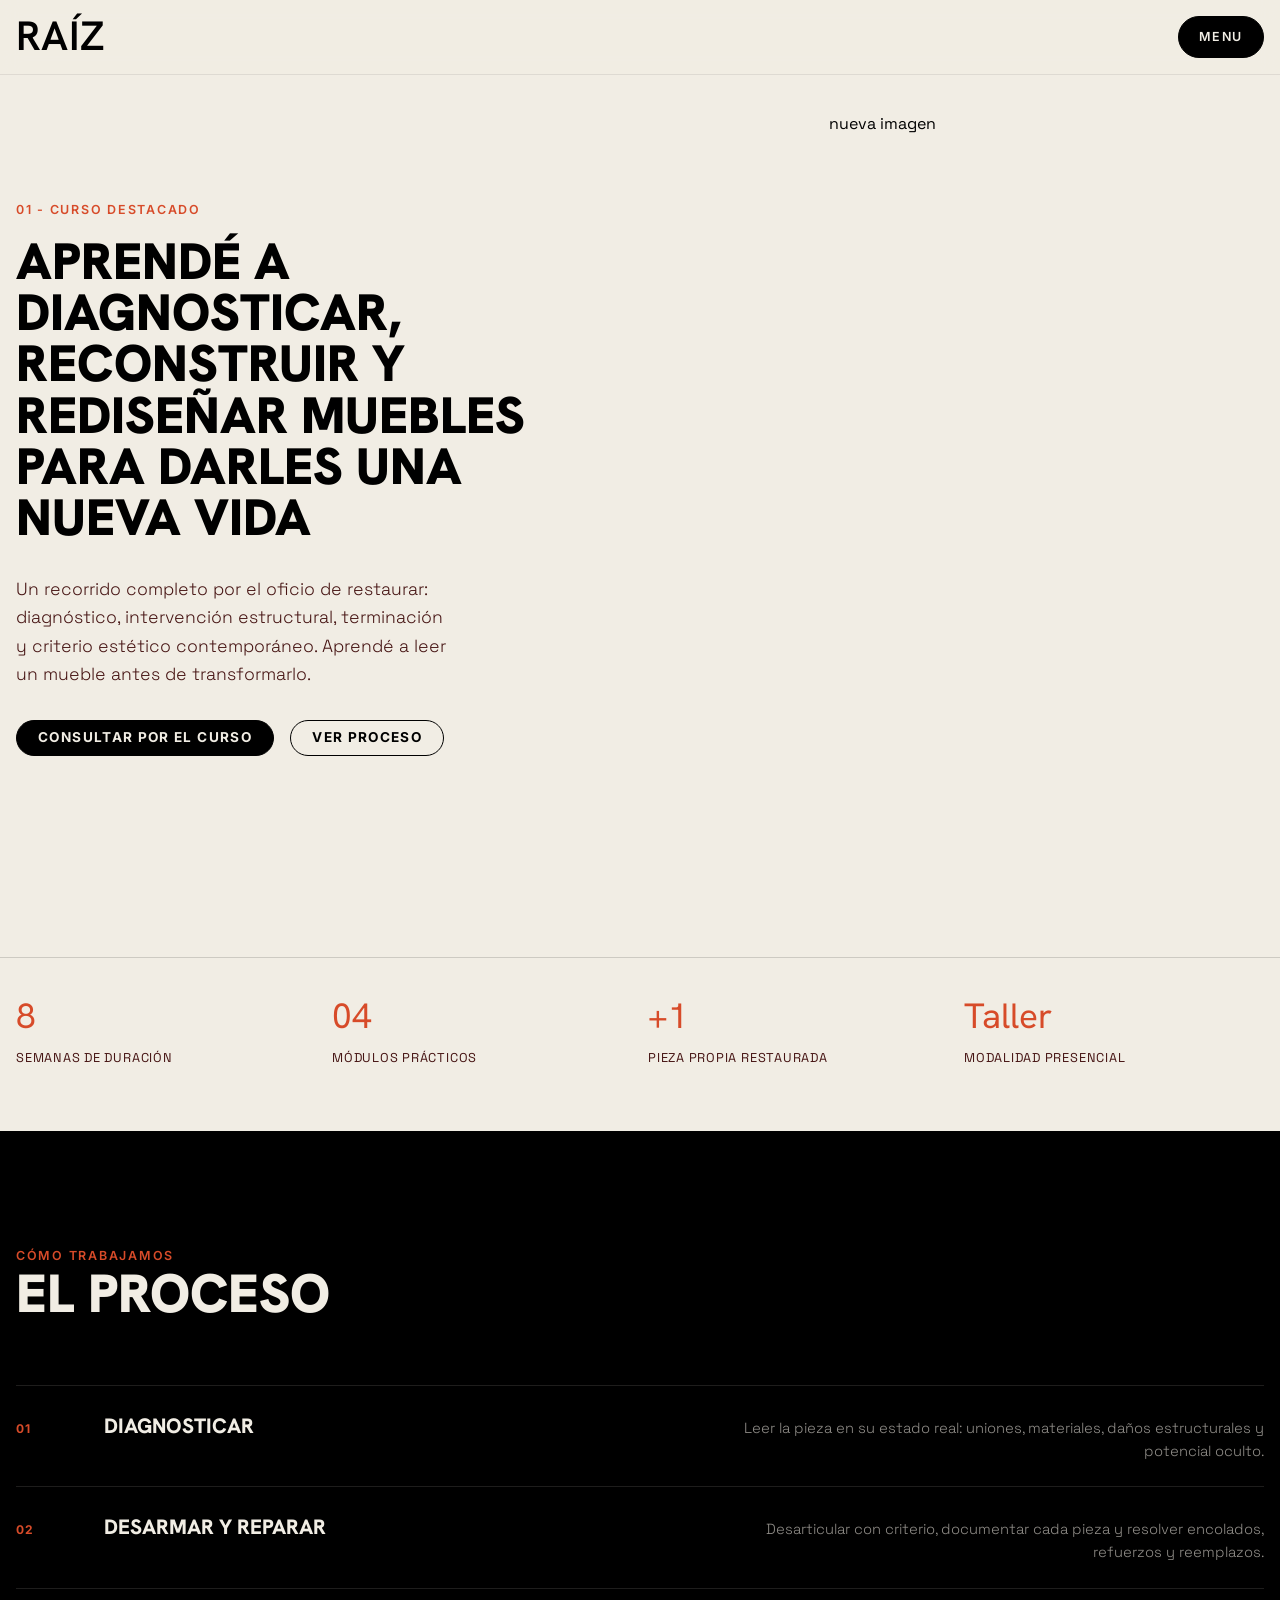
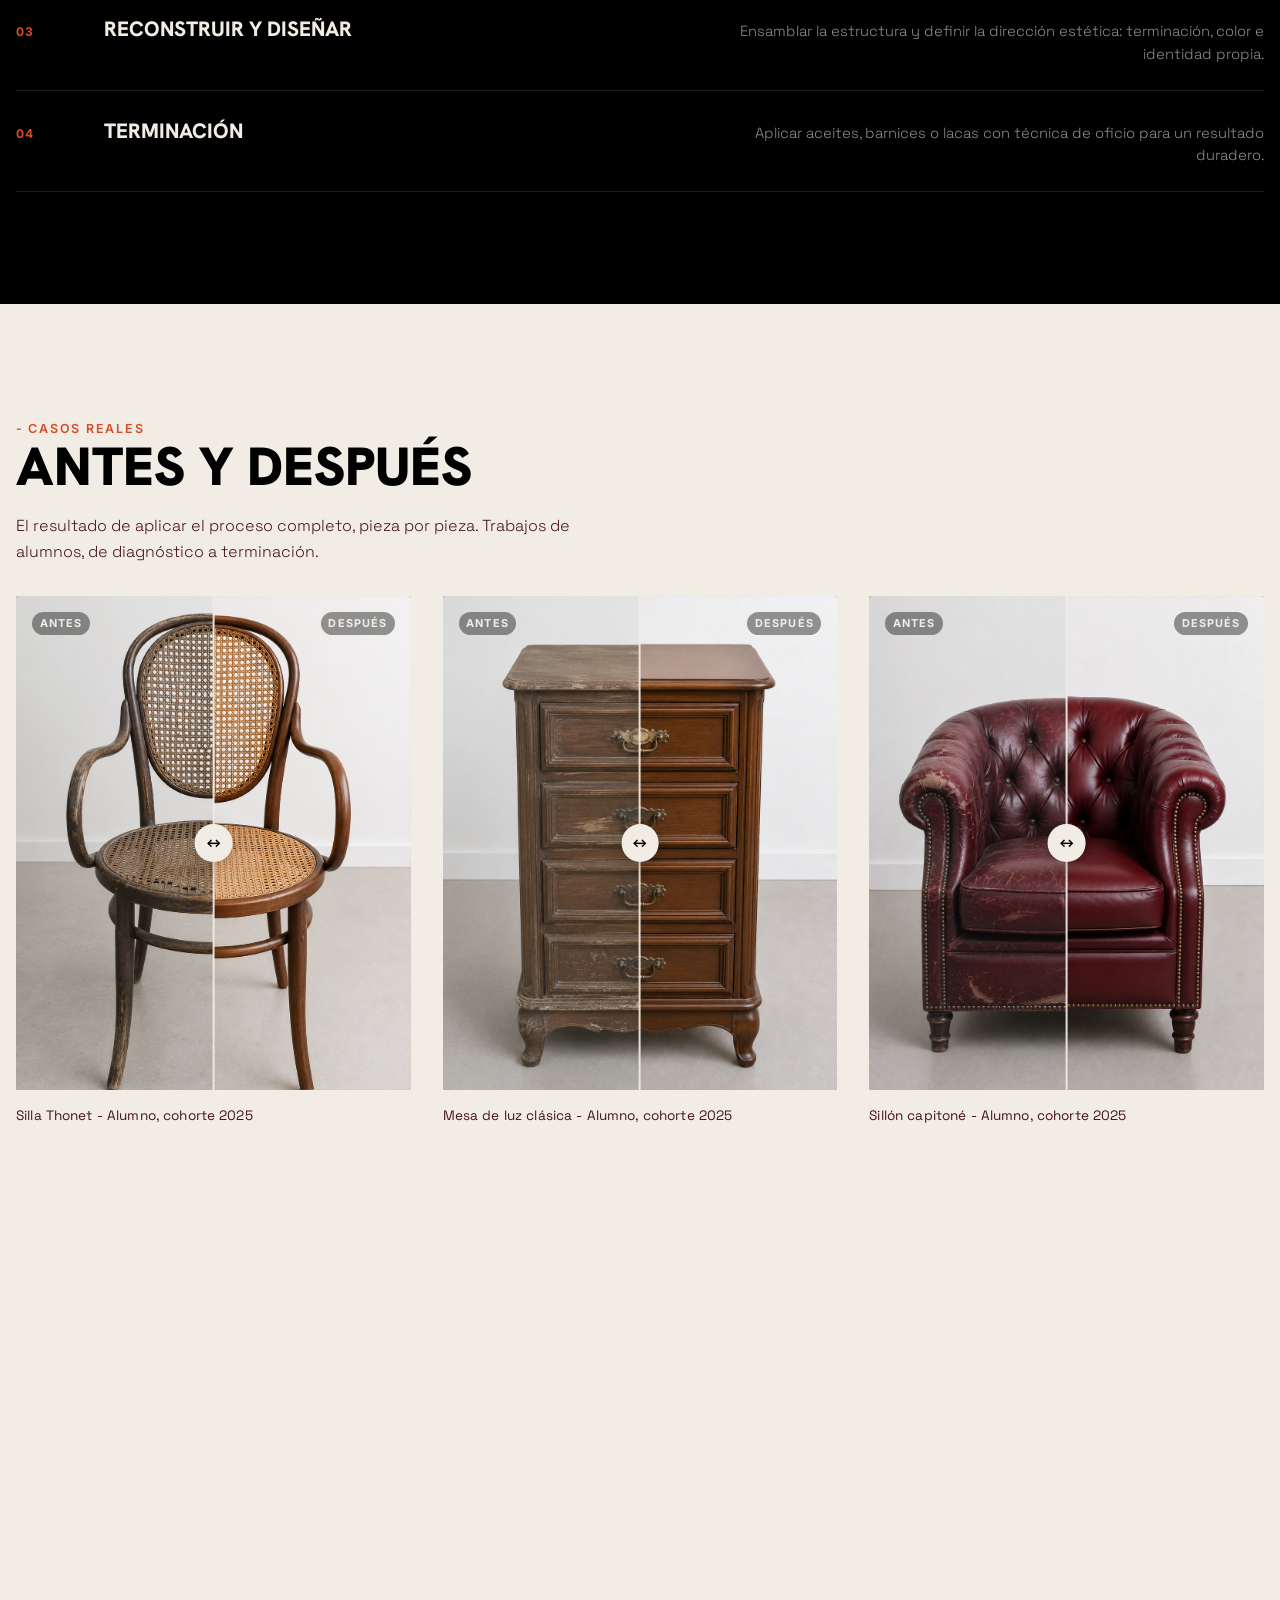
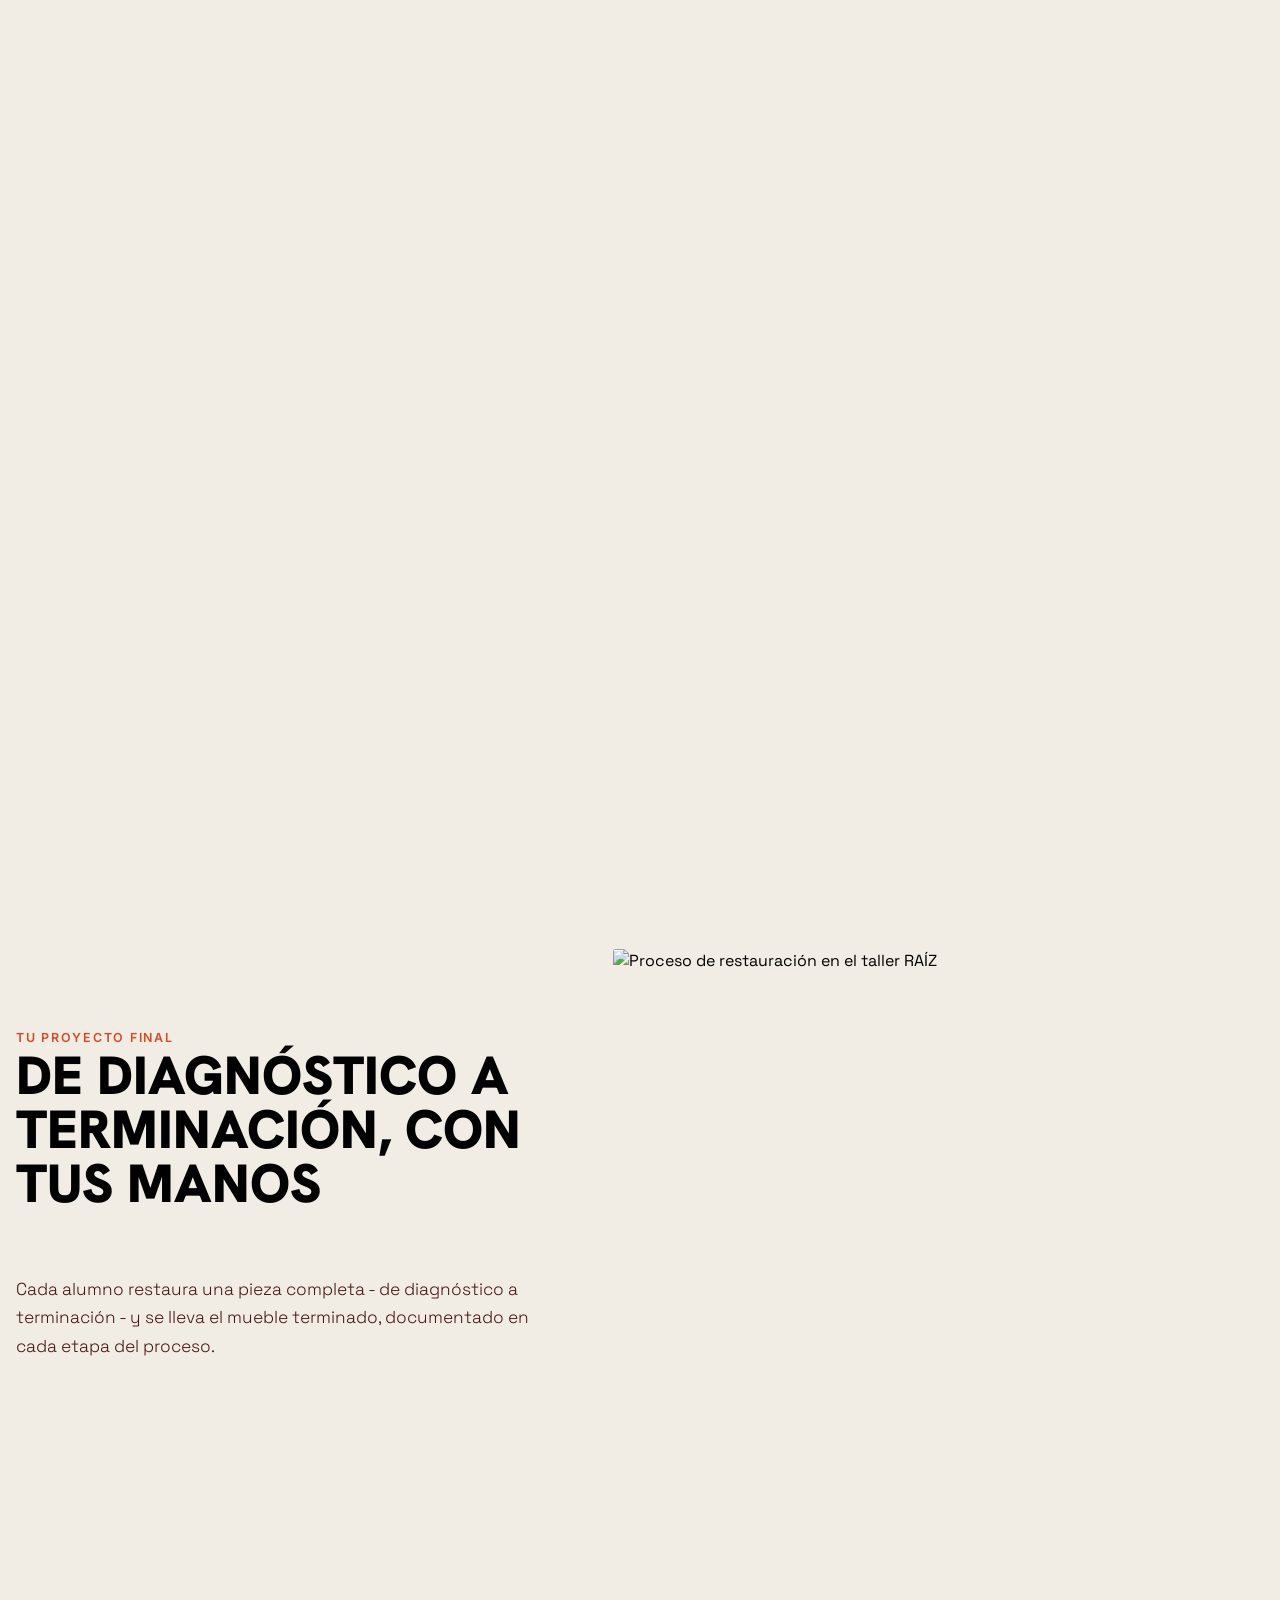
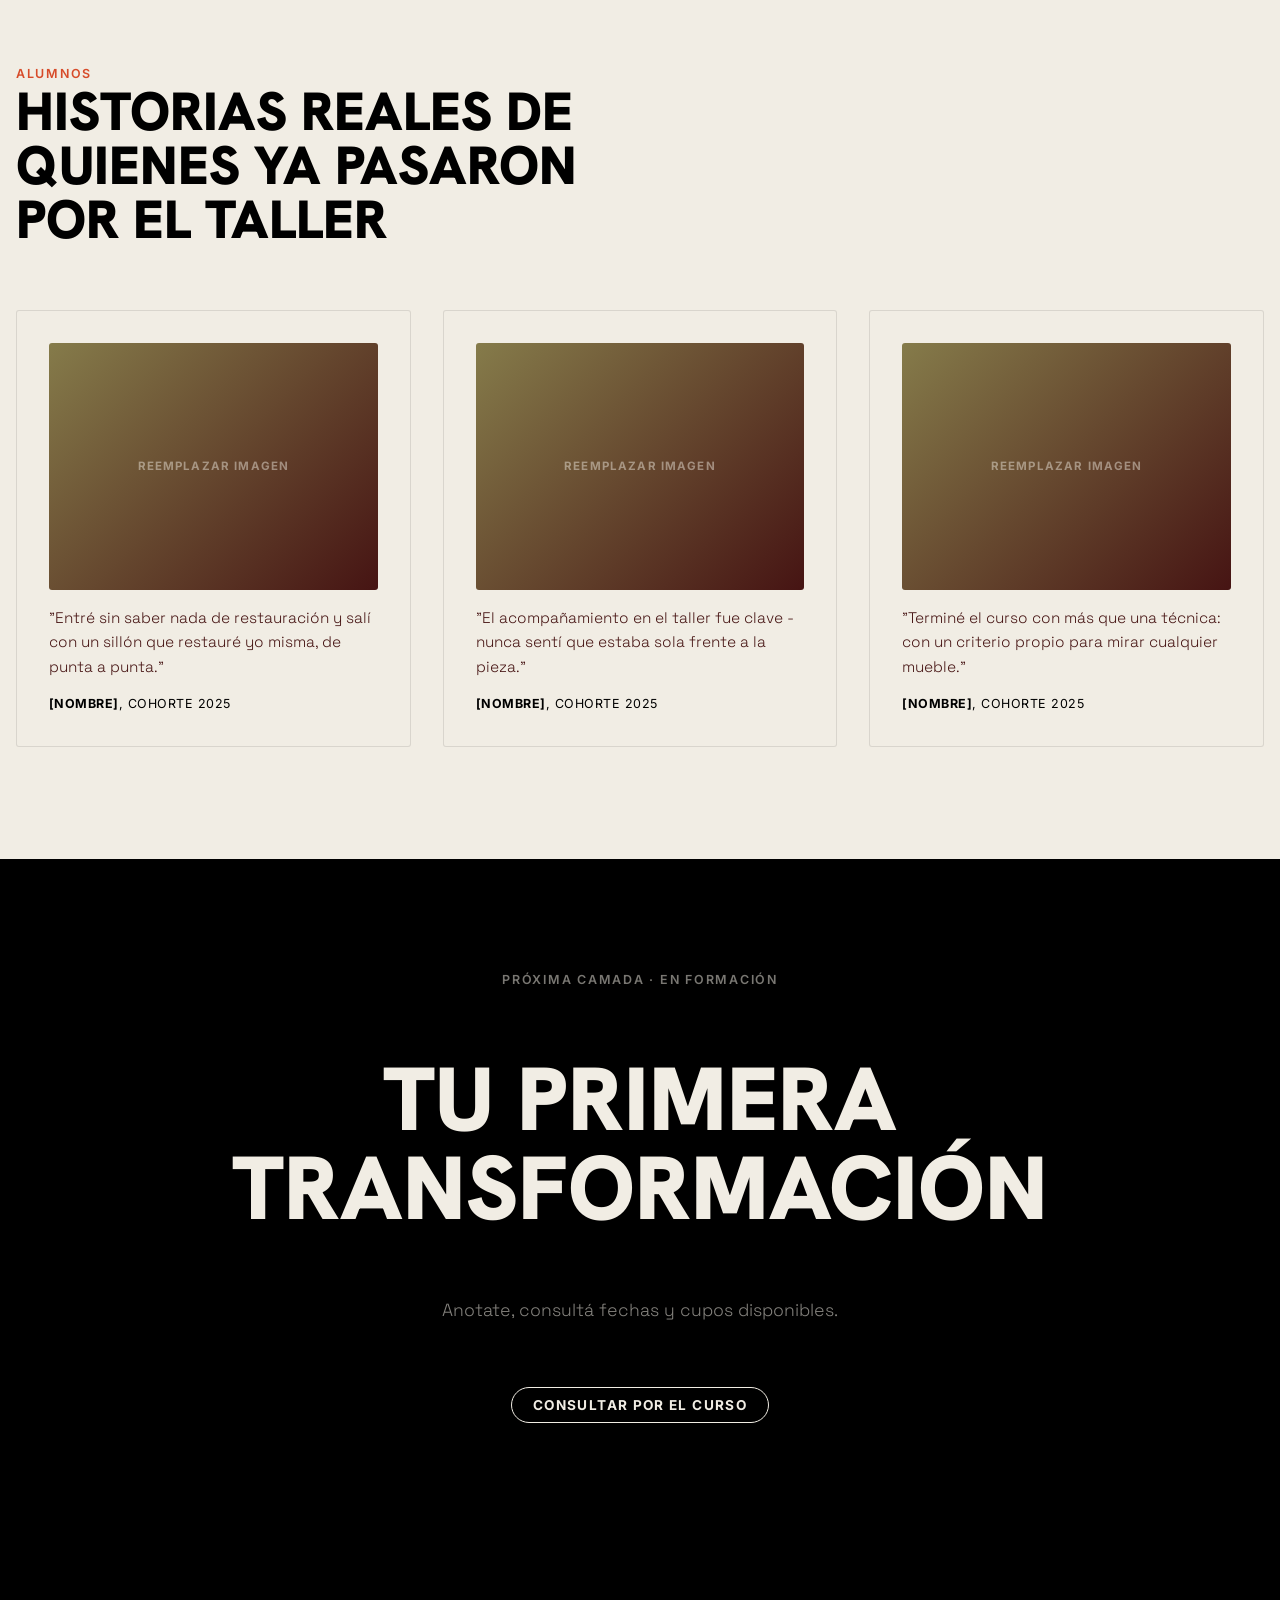
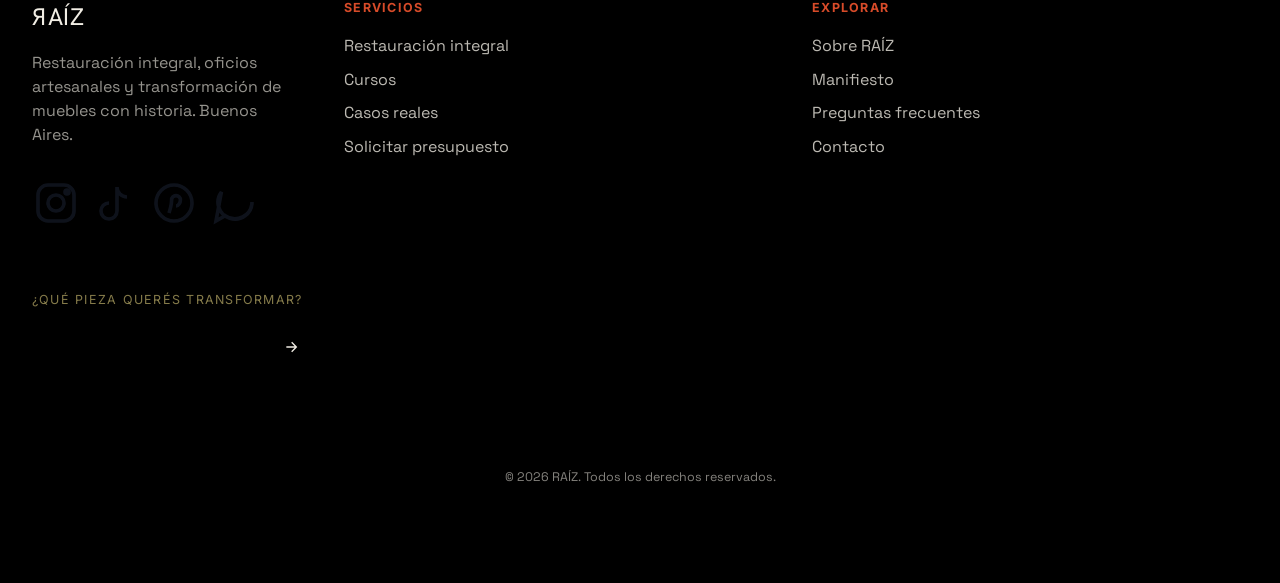
==== curso-restauracion.html @ 50672bb2 "PREENTREGA 1" ====
﻿<!DOCTYPE html>
<html lang="es">
<head>
<meta charset="UTF-8">
<meta name="viewport" content="width=device-width, initial-scale=1.0">
<title>Servicio integral de restauración - Curso RAÍZ</title>
<meta name="description" content="Curso de Servicio integral de restauración de RAÍZ: módulos, materiales, modalidad y beneficios para quienes quieren transformar muebles con historia.">
<link rel="preconnect" href="https://fonts.googleapis.com">
<link rel="preconnect" href="https://fonts.gstatic.com" crossorigin>
<link href="https://fonts.googleapis.com/css2?family=Hanken+Grotesk:wght@600;800;900&family=Space+Grotesk:wght@400;600;700&family=Inter:wght@500;600;700&display=swap" rel="stylesheet">
<link rel="stylesheet" href="https://use.typekit.net/fam1two.css">
<link rel="stylesheet" href="style.css">
<link rel="stylesheet" href="curso.css">
</head>
<body>

<!-- ============================================================
     HEADER - idéntico al de index.html para mantener identidad
     ============================================================ -->
<header class="header" id="header">
  <div class="envoltura">
    <a href="index.html" class="logo-raiz logo-header" aria-label="RAÍZ, inicio">
      RAÍZ
    </a>
    <button class="menu-toggle" type="button" aria-controls="siteMenu" aria-expanded="false">
      <span>MENU</span>
    </button>
  </div>
</header>

<!-- ============================================================
     HERO DEL CURSO - presentación + imagen + dato de duración
     ============================================================ -->
<section class="curso-hero">
  <div class="envoltura curso-hero-grid">
    <div>
      <span class="ojo curso-eyebrow reveal">01 - Curso destacado</span>
      <h1 class="curso-hero-titulo reveal">Aprendé a diagnosticar,<br>reconstruir y rediseñar muebles<br>para darles una nueva vida</h1>
      <p class="curso-hero-bajada reveal">Un recorrido completo por el oficio de restaurar: diagnóstico, intervención estructural, terminación y criterio estético contemporáneo. Aprendé a leer un mueble antes de transformarlo.</p>
      <div class="curso-hero-acciones reveal">
        <a href="#consultar" class="btn btn-primary">
          <span>Consultar por el curso</span>
          <svg xmlns="http://www.w3.org/2000/svg" fill="none" viewBox="0 0 74 74" aria-hidden="true"><circle stroke-width="3" stroke="black" r="35.5" cy="37" cx="37"></circle><path fill="black" d="M25 35.5C24.1716 35.5 23.5 36.1716 23.5 37C23.5 37.8284 24.1716 38.5 25 38.5V35.5ZM49.0607 38.0607C49.6464 37.4749 49.6464 36.5251 49.0607 35.9393L39.5147 26.3934C38.9289 25.8076 37.9792 25.8076 37.3934 26.3934C36.8076 26.9792 36.8076 27.9289 37.3934 28.5147L45.8787 37L37.3934 45.4853C36.8076 46.0711 36.8076 47.0208 37.3934 47.6066C37.9792 48.1924 38.9289 48.1924 39.5147 47.6066L49.0607 38.0607ZM25 38.5L48 38.5V35.5L25 35.5V38.5Z"></path></svg>
        </a>
        <a href="#proceso" class="btn btn-secondary">
          <span>Ver proceso</span>
          <svg xmlns="http://www.w3.org/2000/svg" fill="none" viewBox="0 0 74 74" aria-hidden="true"><circle stroke-width="3" stroke="black" r="35.5" cy="37" cx="37"></circle><path fill="black" d="M25 35.5C24.1716 35.5 23.5 36.1716 23.5 37C23.5 37.8284 24.1716 38.5 25 38.5V35.5ZM49.0607 38.0607C49.6464 37.4749 49.6464 36.5251 49.0607 35.9393L39.5147 26.3934C38.9289 25.8076 37.9792 25.8076 37.3934 26.3934C36.8076 26.9792 36.8076 27.9289 37.3934 28.5147L45.8787 37L37.3934 45.4853C36.8076 46.0711 36.8076 47.0208 37.3934 47.6066C37.9792 48.1924 38.9289 48.1924 39.5147 47.6066L49.0607 38.0607ZM25 38.5L48 38.5V35.5L25 35.5V38.5Z"></path></svg>
        </a>
      </div>
    </div>
    <div class="curso-hero-imagen reveal">
      <img src="assets/images/persona1.png" alt="Descripción de la nueva imagen">
    </div>
  </div>

  <div class="envoltura curso-datos-rapidos reveal">
    <div class="dato-rapido">
      <span class="dato-numero">8</span>
      <span class="dato-label">Semanas de duración</span>
    </div>
    <div class="dato-rapido">
      <span class="dato-numero">04</span>
      <span class="dato-label">Módulos prácticos</span>
    </div>
    <div class="dato-rapido">
      <span class="dato-numero">+1</span>
      <span class="dato-label">Pieza propia restaurada</span>
    </div>
    <div class="dato-rapido">
      <span class="dato-numero">Taller</span>
      <span class="dato-label">Modalidad presencial</span>
    </div>
  </div>
</section>

<!-- ============================================================
     PROCESO - 4 etapas con reveal por scroll
     ============================================================ -->
<section class="seccion proceso-etapas" id="proceso">
  <div class="envoltura">
    <div class="proceso-header reveal">
      <span class="ojo">Cómo trabajamos</span>
      <h2 class="seccion-titulo-f">El proceso</h2>
    </div>
    <ol class="proceso-lista">
      <li class="proceso-etapa reveal" style="--i:0">
        <span class="proceso-num">01</span>
        <h3 class="proceso-etapa-titulo">Diagnosticar</h3>
        <p class="proceso-etapa-desc">Leer la pieza en su estado real: uniones, materiales, daños estructurales y potencial oculto.</p>
      </li>
      <li class="proceso-etapa reveal" style="--i:1">
        <span class="proceso-num">02</span>
        <h3 class="proceso-etapa-titulo">Desarmar y reparar</h3>
        <p class="proceso-etapa-desc">Desarticular con criterio,  documentar cada pieza y resolver encolados, refuerzos y reemplazos.
      </li>
      <li class="proceso-etapa reveal" style="--i:2">
        <span class="proceso-num">03</span>
        <h3 class="proceso-etapa-titulo">Reconstruir y diseñar</h3>
        <p class="proceso-etapa-desc">Ensamblar la estructura y definir la dirección estética: terminación, color e identidad propia.
      </li>
      <li class="proceso-etapa reveal" style="--i:3">
        <span class="proceso-num">04</span>
        <h3 class="proceso-etapa-titulo">Terminación</h3>
        <p class="proceso-etapa-desc">Aplicar aceites, barnices o lacas con técnica de oficio para un resultado duradero.</p>
      </li>
    </ol>
  </div>
</section>

<!-- ============================================================
     CASOS REALES - antes / después interactivo
     ============================================================ -->
<section class="seccion casos-reales" id="casos">
  <div class="envoltura">
    <span class="ojo seccion-eyebrow reveal">- Casos reales</span>
    <h2 class="seccion-titulo-f reveal">Antes y después</h2>
    <p class="casos-bajada reveal">El resultado de aplicar el proceso completo, pieza por pieza. Trabajos de alumnos, de diagnóstico a terminación.</p>

    <div class="casos-grid">
      <article class="caso-card reveal" style="--i:0">
        <div class="caso-slider" data-before-after>
          <img class="caso-slider-img caso-slider-img--antes" src="assets/images/sillathonet1.png" alt="Silla thonet antes de la restauración" onerror="this.style.display='none'">
          <div class="caso-slider-despues">
            <img class="caso-slider-img" src="assets/images/sillathonet2.png" alt="Silla thonet después de la restauración" onerror="this.style.display='none'">
          </div>
          <span class="caso-tag caso-tag--antes">ANTES</span>
          <span class="caso-tag caso-tag--despues">DESPUÉS</span>
          <button class="caso-slider-handle" type="button" aria-label="Arrastrar comparación antes y después"><span aria-hidden="true">&lt;-&gt;</span></button>
        </div>
        <p class="caso-caption">Silla Thonet - Alumno, cohorte 2025</p>
      </article>

      <article class="caso-card reveal" style="--i:1">
        <div class="caso-slider" data-before-after>
          <img class="caso-slider-img caso-slider-img--antes" src="assets/images/mesadeluz1.png" alt="Mesa de luz clásica antes de la restauración" onerror="this.style.display='none'">
          <div class="caso-slider-despues">
            <img class="caso-slider-img" src="assets/images/mesadeluz2.png" alt="Mesa de luz clásica después de la restauración" onerror="this.style.display='none'">
          </div>
          <span class="caso-tag caso-tag--antes">ANTES</span>
          <span class="caso-tag caso-tag--despues">DESPUÉS</span>
          <button class="caso-slider-handle" type="button" aria-label="Arrastrar comparación antes y después"><span aria-hidden="true">&lt;-&gt;</span></button>
        </div>
        <p class="caso-caption">Mesa de luz clásica - Alumno, cohorte 2025</p>
      </article>

      <article class="caso-card reveal" style="--i:2">
        <div class="caso-slider" data-before-after>
          <img class="caso-slider-img caso-slider-img--antes" src="assets/images/sillon1.png" alt="Sillon capitone antes de la restauración" onerror="this.style.display='none'">
          <div class="caso-slider-despues">
            <img class="caso-slider-img" src="assets/images/sillon2.png" alt="Sillon capitone después de la restauración" onerror="this.style.display='none'">
          </div>
          <span class="caso-tag caso-tag--antes">ANTES</span>
          <span class="caso-tag caso-tag--despues">DESPUÉS</span>
          <button class="caso-slider-handle" type="button" aria-label="Arrastrar comparación antes y después"><span aria-hidden="true">&lt;-&gt;</span></button>
        </div>
        <p class="caso-caption">Sillón capitoné - Alumno, cohorte 2025</p>
      </article>
    </div>
  </div>
</section>

<!-- ============================================================
     CAPACIDADES - lo que vas a poder hacer
     ============================================================ -->
<section class="seccion capacidades" id="capacidades">
  <div class="envoltura">
    <span class="ojo seccion-eyebrow reveal">Lo que vas a poder hacer</span>
    <h2 class="seccion-titulo-f reveal">Capacidades que construís</h2>
    <ul class="capacidades-grid">
      <li class="capacidad-item reveal" style="--i:0">
        <span class="capacidad-icono" aria-hidden="true">
          <svg viewBox="0 0 24 24" fill="none" stroke="currentColor" stroke-width="1.6"><path d="M14.7 6.3a1 1 0 0 0 0 1.4l1.6 1.6a1 1 0 0 0 1.4 0l3.77-3.77a6 6 0 0 1-7.94 7.94l-6.91 6.91a2.12 2.12 0 0 1-3-3l6.91-6.91a6 6 0 0 1 7.94-7.94l-3.76 3.76z"/></svg>
        </span>
        <h3 class="capacidad-titulo">Restaurar muebles antiguos</h3>
        <p class="capacidad-desc">Técnica estructural y terminación para devolver vida a piezas con historia.</p>
      </li>
      <li class="capacidad-item reveal" style="--i:1">
        <span class="capacidad-icono" aria-hidden="true">
          <svg viewBox="0 0 24 24" fill="none" stroke="currentColor" stroke-width="1.6"><circle cx="11" cy="11" r="8"/><path d="m21 21-4.35-4.35"/></svg>
        </span>
        <h3 class="capacidad-titulo">Diagnosticar daños estructurales</h3>
        <p class="capacidad-desc">Leer una pieza, identificar sus problemas y planificar la intervención antes de tocarla.</p>
      </li>
      <li class="capacidad-item reveal" style="--i:2">
        <span class="capacidad-icono" aria-hidden="true">
          <svg viewBox="0 0 24 24" fill="none" stroke="currentColor" stroke-width="1.6"><path d="M12 19l7-7 3 3-7 7-3-3z"/><path d="M18 13l-1.5-7.5L2 2l3.5 14.5L13 18l5-5z"/><circle cx="11" cy="11" r="2"/></svg>
        </span>
        <h3 class="capacidad-titulo">Diseñar nuevas terminaciones</h3>
        <p class="capacidad-desc">Criterio cromático y técnica aplicada para que cada pieza cierre con identidad propia.</p>
      </li>
      <li class="capacidad-item reveal" style="--i:3">
        <span class="capacidad-icono" aria-hidden="true">
          <svg viewBox="0 0 24 24" fill="none" stroke="currentColor" stroke-width="1.6"><rect x="2" y="3" width="20" height="14" rx="2"/><path d="M8 21h8M12 17v4"/></svg>
        </span>
        <h3 class="capacidad-titulo">Crear piezas contemporáneas</h3>
        <p class="capacidad-desc">Intervenir con criterio para que lo antiguo conviva con espacios y usos actuales.</p>
      </li>
    </ul>
  </div>
</section>

<!-- ============================================================
     MÉTODO DE ENSEÑANZA
     ============================================================ -->
<section class="seccion curso-metodo">
  <div class="envoltura">
    <span class="ojo seccion-eyebrow reveal">Cómo se enseña</span>
    <h2 class="titulo-display seccion-titulo curso-titulo-amplio reveal">Clases teórico-prácticas en taller</h2>
    <p class="curso-metodo-bajada reveal">Cada alumno trabaja sobre una pieza propia o asignada, acompañado en cada etapa del proceso - no hay clases magistrales sin banco de trabajo.</p>

    <div class="incluye-grid">
      <div class="incluye-item reveal" style="--i:0">
        <span class="incluye-icono" aria-hidden="true"><svg viewBox="0 0 24 24" fill="none" stroke="currentColor" stroke-width="1.6"><path d="M16 21v-2a4 4 0 0 0-4-4H6a4 4 0 0 0-4 4v2"/><circle cx="9" cy="7" r="4"/><path d="M22 21v-2a4 4 0 0 0-3-3.87"/><path d="M16 3.13a4 4 0 0 1 0 7.75"/></svg></span>
        <h3>Grupos reducidos</h3>
      </div>
      <div class="incluye-item reveal" style="--i:1">
        <span class="incluye-icono" aria-hidden="true"><svg viewBox="0 0 24 24" fill="none" stroke="currentColor" stroke-width="1.6"><path d="M3 21h18"/><path d="M5 21V7l7-4 7 4v14"/><path d="M9 21v-6h6v6"/><path d="M9 10h.01M15 10h.01"/></svg></span>
        <h3>Taller equipado</h3>
      </div>
      <div class="incluye-item reveal" style="--i:2">
        <span class="incluye-icono" aria-hidden="true"><svg viewBox="0 0 24 24" fill="none" stroke="currentColor" stroke-width="1.6"><path d="M20 6L9 17l-5-5"/><path d="M21 12a9 9 0 1 1-6.3-8.6"/></svg></span>
        <h3>Seguimiento personalizado</h3>
      </div>
    </div>
  </div>
</section>

<!-- ============================================================
     PROYECTO FINAL
     ============================================================ -->
<section class="seccion proyecto-final">
  <div class="envoltura proyecto-final-grid">
    <div class="reveal">
      <span class="ojo seccion-eyebrow">Tu proyecto final</span>
      <h2 class="seccion-titulo-f">De diagnóstico a terminación, con tus manos</h2>
      <p>Cada alumno restaura una pieza completa - de diagnóstico a terminación - y se lleva el mueble terminado, documentado en cada etapa del proceso.</p>
    </div>
    <div class="proyecto-final-imagen reveal" style="--i:1">
      <img src="assets/images/curso3.jpeg" alt="Proceso de restauración en el taller RAÍZ">
    </div>
  </div>
</section>

<!-- ============================================================
     ALUMNOS
     ============================================================ -->
<section class="seccion alumnos">
  <div class="envoltura">
    <span class="ojo seccion-eyebrow reveal">Alumnos</span>
    <h2 class="seccion-titulo-f reveal">Historias reales de quienes ya pasaron por el taller</h2>

    <div class="alumnos-grid">
      <article class="alumno-card reveal" style="--i:0">
        <div class="alumno-foto"><img src="assets/images/alumno-1.jpg" alt="Alumna con su pieza restaurada" onerror="this.style.display='none'"></div>
        <blockquote>"Entré sin saber nada de restauración y salí con un sillón que restauré yo misma, de punta a punta."</blockquote>
        <p><strong>[Nombre]</strong>, cohorte 2025</p>
      </article>
      <article class="alumno-card reveal" style="--i:1">
        <div class="alumno-foto"><img src="assets/images/alumno-2.jpg" alt="Alumno con su pieza restaurada" onerror="this.style.display='none'"></div>
        <blockquote>"El acompañamiento en el taller fue clave - nunca sentí que estaba sola frente a la pieza."</blockquote>
        <p><strong>[Nombre]</strong>, cohorte 2025</p>
      </article>
      <article class="alumno-card reveal" style="--i:2">
        <div class="alumno-foto"><img src="assets/images/alumno-3.jpg" alt="Alumna con su pieza restaurada" onerror="this.style.display='none'"></div>
        <blockquote>"Terminé el curso con más que una técnica: con un criterio propio para mirar cualquier mueble."</blockquote>
        <p><strong>[Nombre]</strong>, cohorte 2025</p>
      </article>
    </div>
  </div>
</section>
<!-- ============================================================
     CTA FINAL - Tu primera transformación
     ============================================================ -->
<section class="seccion cta-final" id="consultar">
  <div class="envoltura">
    <span class="ojo reveal">Próxima camada · En formación</span>
    <h2 class="cta-final-titulo reveal"><span>Tu primera</span><br><span>transformación</span></h2>
    <p class="cta-final-texto reveal">Anotate, consultá fechas y cupos disponibles.</p>
    <div class="cta-final-acciones reveal">
      <a href="index.html#contacto" class="btn btn-light">
        <span>Consultar por el curso</span>
        <svg xmlns="http://www.w3.org/2000/svg" fill="none" viewBox="0 0 74 74" aria-hidden="true"><circle stroke-width="3" stroke="black" r="35.5" cy="37" cx="37"></circle><path fill="black" d="M25 35.5C24.1716 35.5 23.5 36.1716 23.5 37C23.5 37.8284 24.1716 38.5 25 38.5V35.5ZM49.0607 38.0607C49.6464 37.4749 49.6464 36.5251 49.0607 35.9393L39.5147 26.3934C38.9289 25.8076 37.9792 25.8076 37.3934 26.3934C36.8076 26.9792 36.8076 27.9289 37.3934 28.5147L45.8787 37L37.3934 45.4853C36.8076 46.0711 36.8076 47.0208 37.3934 47.6066C37.9792 48.1924 38.9289 48.1924 39.5147 47.6066L49.0607 38.0607ZM25 38.5L48 38.5V35.5L25 35.5V38.5Z"></path></svg>
      </a>
    </div>
  </div>
</section>

<!-- ============================================================
     FOOTER - idéntico al de index.html
     ============================================================ -->
<footer class="footer">
  <div class="envoltura">
    <div class="footer-top">
      <div class="footer-marca">
        <span class="logo-raiz"><span class="letra-r">R</span>AÍZ</span>
        <p>Restauración integral, oficios artesanales y transformación de muebles con historia. Buenos Aires.</p>
        <div class="footer-redes">
          <a href="#" aria-label="Instagram">
            <svg viewBox="0 0 24 24" fill="none" stroke="currentColor" stroke-width="1.8"><rect x="3" y="3" width="18" height="18" rx="5"/><circle cx="12" cy="12" r="4"/><circle cx="17.5" cy="6.5" r="1"/></svg>
          </a>
          <a href="#" aria-label="TikTok">
            <svg viewBox="0 0 24 24" fill="none" stroke="currentColor" stroke-width="1.8"><path d="M9 12a4 4 0 1 0 4 4V4a5 5 0 0 0 5 5"/></svg>
          </a>
          <a href="#" aria-label="Pinterest">
            <svg viewBox="0 0 24 24" fill="none" stroke="currentColor" stroke-width="1.8"><circle cx="12" cy="12" r="9"/><path d="M9.5 17c1-3 1.3-5 1.3-6.5a2.2 2.2 0 1 1 4.4 0c0 1.3-1 3-2.2 3"/></svg>
          </a>
          <a href="#" aria-label="WhatsApp">
            <svg viewBox="0 0 24 24" fill="none" stroke="currentColor" stroke-width="1.8"><path d="M21 11.5a8.5 8.5 0 1 1-15.3-5L3 21l4.6-2.7a8.5 8.5 0 0 0 13.4-6.8z"/></svg>
          </a>
        </div>
      </div>

      <div class="footer-columna">
        <h4>Servicios</h4>
        <ul>
          <li><a href="index.html#oficios">Restauración integral</a></li>
          <li><a href="curso-restauracion.html">Cursos</a></li>
          <li><a href="index.html#capsula">Casos reales</a></li>
          <li><a href="index.html#contacto">Solicitar presupuesto</a></li>
        </ul>
      </div>

      <div class="footer-columna">
        <h4>Explorar</h4>
        <ul>
          <li><a href="index.html#hero">Sobre RAÍZ</a></li>
          <li><a href="index.html#manifiesto">Manifiesto</a></li>
          <li><a href="#">Preguntas frecuentes</a></li>
          <li><a href="index.html#contacto">Contacto</a></li>
        </ul>
      </div>

      <div class="footer-form" id="footerForm">
        <label for="inputProyectoCurso">¿Qué pieza querés transformar?</label>
        <form id="formularioProyecto">
          <div class="footer-form-fila">
            <input type="text" id="inputProyectoCurso" placeholder="Contanos tu proyecto" required>
            <button type="submit" aria-label="Enviar">
              <svg viewBox="0 0 24 24" fill="none" stroke="currentColor" stroke-width="2"><path d="M5 12h14M13 5l7 7-7 7"/></svg>
            </button>
          </div>
        </form>
        <p class="footer-msg" id="footerMsg"></p>
      </div>
    </div>

    <div class="footer-logo-fila">
      <span class="footer-logo-mark">RAÍZ</span>
      <button class="circulo-nav" id="footerArriba" aria-label="Volver arriba">
        <svg viewBox="0 0 24 24" fill="none" stroke="currentColor" stroke-width="2"><path d="M18 15l-6-6-6 6"/></svg>
      </button>
    </div>
  </div>

  <div class="footer-bottom">
    <p>© 2026 RAÍZ. Todos los derechos reservados.</p>
  </div>
</footer>

<button class="volver-arriba" id="volverArriba" aria-label="Volver arriba">
  <svg viewBox="0 0 24 24" fill="none" stroke="currentColor" stroke-width="2"><path d="M18 15l-6-6-6 6"/></svg>
</button>

<div class="site-menu-overlay" data-menu-close hidden></div>
<aside class="site-menu" id="siteMenu" aria-hidden="true" aria-label="Menú principal">
  <button class="site-menu__close" type="button" data-menu-close aria-label="Cerrar menú">×</button>
  <nav class="site-menu__nav">
    <a href="index.html#hero" class="site-menu__link">Inicio</a>
    <a href="index.html#oficios" class="site-menu__link">Cursos</a>
    <a href="muebles-capsula.html" class="site-menu__link">Muebles Cápsula</a>
    <a href="index.html#manifiesto" class="site-menu__link">Nosotros</a>
    <a href="index.html#contacto" class="site-menu__link">Contacto</a>
  </nav>
</aside>

<script src="script.js"></script>
</body>
</html>
---- style.css ----
/* ============================================================
   RAÍZ — Hoja de estilos principal
   Marca de restauración integral de muebles y oficios artesanales
   ============================================================ */

/* ---------- 1. TIPOGRAFÍA EXTERNA ---------- */
/* Fraunces, Hanken Grotesk, Space Grotesk, Inter, JetBrains Mono y aquavit se cargan desde el <head>. */

/* ---------- 2. TOKENS DE MARCA ---------- */
:root{
  /* Paleta RAIZ */
  --crema:        #F1EDE4;   /* fondo cálido principal */
  --crema-alta:   #F1EDE4;   /* fondo claro elevado (cards) */
  --negro:        #000000;   /* texto / fondos oscuros */
  --negro-suave:  #461413;
  --oliva:        #857B4A;   /* oliva */
  --oliva-alto:   #857B4A;
  --salvia:       #857B4A;   /* alias oliva */
  --salvia-baja:  #F1EDE4;
  --naranja:      #D74B29;   /* acento — usar con moderación */
  --naranja-alta: #D74B29;
  --lila:         #857B4A;   /* alias oliva */
  --lila-baja:    #F1EDE4;
  --burdeos:      #461413;
  --tinta:        #000000;
  --tinta-60:     rgba(0,0,0,.6);
  --tinta-30:     rgba(0,0,0,.3);

  /* Tipografía */
  --f-titulo: "Hanken Grotesk", sans-serif;
  --f-cuerpo: "Space Grotesk", sans-serif;
  --f-ui:     "Inter", sans-serif;
  --f-marca:  "aquavit", var(--f-titulo);

  --tam-h1:     clamp(2.8rem, 6.4vw, 6.4rem);
  --tam-h2:     clamp(2rem, 4.4vw, 3.4rem);
  --tam-h3:     clamp(1.15rem, 1.4vw, 1.35rem);
  --tam-bajada: clamp(1.05rem, 1.55vw, 1.35rem);
  --tam-cuerpo: 1rem;
  --tam-label:  .78rem;
  --tam-boton:  .85rem;
  --tam-micro:  .7rem;

  /* Espaciado */
  --espacio-xs: .5rem;
  --espacio-s: 1rem;
  --espacio-m: 2rem;
  --espacio-l: 4rem;
  --espacio-xl: 7rem;
  --espacio-xxl: 11rem;

  /* Layout */
  --ancho-max: 1600px;
  --radio-organico: 38% 62% 58% 42% / 48% 42% 58% 52%;
  --radio-organico-2: 62% 38% 42% 58% / 42% 58% 42% 58%;

  /* Transiciones */
  --ease: cubic-bezier(.22, .68, .32, 1);
  --t-rapida: .35s var(--ease);
  --t-media: .6s var(--ease);
  --t-lenta: 1.1s var(--ease);
}

/* ---------- 3. RESET ---------- */
*, *::before, *::after{ box-sizing: border-box; }
html{
  scroll-behavior: smooth;
  overflow-x: hidden;
  width: 100%;
}
body{
  margin: 0;
  background: var(--crema);
  color: var(--negro);
  font-family: var(--f-cuerpo);
  font-weight: 400;
  line-height: 1.5;
  -webkit-font-smoothing: antialiased;
  overflow-x: hidden;
  width: 100%;
}
img{ max-width: 100%; display: block; }
a{ color: inherit; text-decoration: none; }
ul{ margin: 0; padding: 0; list-style: none; }
button{ font-family: inherit; cursor: pointer; border: none; background: none; color: inherit; }
h1,h2,h3,h4,p{ margin: 0; }
.envoltura{
  max-width: var(--ancho-max);
  margin-inline: auto;
  padding-inline: 1rem;
}

/* Foco visible accesible */
a:focus-visible, button:focus-visible, input:focus-visible, textarea:focus-visible{
  outline: 2px solid var(--naranja);
  outline-offset: 4px;
  border-radius: 4px;
}

@media (prefers-reduced-motion: reduce){
  *{ animation-duration: .001ms !important; animation-iteration-count: 1 !important; transition-duration: .001ms !important; scroll-behavior: auto !important; }
}

/* ---------- 4. TIPOGRAFÍA DE MARCA ---------- */
.titulo-display{
  font-family: var(--f-titulo);
  font-weight: 900;
  text-transform: uppercase;
  letter-spacing: -.01em;
  line-height: .98;
}
.titulo-editorial{
  font-family: var(--f-cuerpo);
  font-weight: 400;
  font-style: normal;
  letter-spacing: -.01em;
}
.ojo{
  font-family: var(--f-ui);
  font-weight: 600;
  text-transform: uppercase;
  letter-spacing: .14em;
  font-size: var(--tam-label);
  color: var(--naranja);
}

/* Logo con tratamiento orgánico — la R volteada, trazo manuscrito-estructural */
.logo-raiz{
  font-family: var(--f-marca);
  font-size: 1.5rem;
  letter-spacing: .02em;
  display: inline-flex;
  align-items: center;
  gap: .05em;
}
.logo-raiz .letra-r{
  display: inline-block;
  transform: scaleX(-1);
}
.logo-raiz.logo-grande{
  font-size: clamp(4.5rem, 18vw, 11rem);
  line-height: .85;
  letter-spacing: -.01em;
}
.logo-header{
  font-family: var(--f-marca);
  font-weight: 600;
  font-size: clamp(2.1rem, 3.2vw, 3.2rem);
  line-height: .85;
  letter-spacing: .01em;
  color: var(--tinta, #000000);
  text-transform: uppercase;
}
.logo-header-img{
  display: block;
  width: 7rem;
  height: auto;
}

/* ---------- 5. SISTEMA GLOBAL DE BOTONES ---------- */
/* Funciona en <a> y <button> por igual.
   Variantes: .btn-primary · .btn-secondary · .btn-light · .btn-small */
.btn,
.nav-cta,
.hero-cta,
.card-oficio-enlace{
  cursor: pointer;
  display: inline-flex;
  align-items: center;
  justify-content: center;
  gap: .65em;
  font-family: var(--f-ui);
  font-weight: 700;
  font-size: var(--tam-boton);
  text-transform: uppercase;
  letter-spacing: .1em;
  padding: .75em 1.55em;
  border: 1.5px solid currentColor;
  border-radius: 100px;
  text-decoration: none;
  white-space: nowrap;
  width: fit-content;
  transition:
    background var(--t-rapida),
    color var(--t-rapida),
    border-color var(--t-rapida),
    transform var(--t-rapida);
}
.btn:hover,
.nav-cta:hover,
.hero-cta:hover,
.card-oficio-enlace:hover{
  transform: translateY(-2px);
}
.btn:active,
.nav-cta:active,
.hero-cta:active,
.card-oficio-enlace:active{
  background: var(--naranja);
  color: var(--crema-alta);
  border-color: var(--naranja);
  transform: scale(.95);
}
.btn-primary:active,
.btn-secondary:active,
.btn-light:active,
.btn:focus-visible,
.nav-cta:focus-visible,
.hero-cta:focus-visible,
.card-oficio-enlace:focus-visible{
  background: var(--naranja);
  color: var(--crema-alta);
  border-color: var(--naranja);
}
.btn span,
.nav-cta span,
.hero-cta span,
.card-oficio-enlace span{
  line-height: 1;
}
.btn svg,
.nav-cta svg,
.hero-cta svg,
.card-oficio-enlace svg{
  display: none;
}

.btn,
.btn-primary,
.nav-cta,
.hero-cta,
.card-oficio-enlace{
  background: var(--negro);
  color: var(--crema);
  border-color: var(--negro);
}
.btn:hover,
.btn-primary:hover,
.nav-cta:hover,
.hero-cta:hover,
.card-oficio-enlace:hover{
  background: var(--naranja);
  color: var(--crema-alta);
  border-color: var(--naranja);
}

.btn-secondary{
  background: transparent;
  color: var(--negro);
  border-color: var(--negro);
}
.btn-secondary:hover{
  background: var(--negro);
  color: var(--crema-alta);
  border-color: var(--negro);
}

.btn-light{
  background: transparent;
  color: var(--crema-alta);
  border-color: var(--crema-alta);
}
.btn-light:hover{
  background: var(--crema-alta);
  color: var(--negro);
  border-color: var(--crema-alta);
}

/* Modificador de tamaño — se combina: class="btn btn-primary btn-small" */
.btn-small{ font-size: var(--tam-label); padding: .6em 1.3em; letter-spacing: .12em; }

.circulo-nav{
  width: 3rem;
  height: 3rem;
  border-radius: 50%;
  border: 1.5px solid var(--negro);
  background: var(--negro);
  color: var(--crema);
  display: flex;
  align-items: center;
  justify-content: center;
  transition: background var(--t-rapida), transform var(--t-rapida), border-color var(--t-rapida), color var(--t-rapida);
}
.circulo-nav:hover{
  border-radius: 50%;
  background: var(--naranja);
  border-color: var(--naranja);
  color: var(--crema-alta);
  transform: scale(1.06);
}
.circulo-nav:active,
.circulo-nav:focus-visible{
  border-radius: 50%;
  background: var(--naranja);
  border-color: var(--naranja);
  color: var(--crema-alta);
}
.circulo-nav svg{
  width: 1.1rem;
  height: 1.1rem;
}
.circulo-nav svg *{
  stroke-width: 3;
  stroke-linecap: round;
  stroke-linejoin: round;
}

/* ---------- 6. HEADER ---------- */
.header{
  position: fixed;
  top: 0; left: 0; right: 0;
  z-index: 100;
  padding: var(--espacio-s) 0;
  background: rgba(241,237,228,.86);
  backdrop-filter: blur(10px);
  border-bottom: 1px solid rgba(0,0,0,.08);
  transition: transform var(--t-media), background var(--t-rapida);
}
.header.header--oculto{ transform: translateY(-100%); }
.header .envoltura{
  display: flex;
  align-items: center;
  justify-content: space-between;
}
.menu-toggle{
  position: relative;
  z-index: 110;
  display: inline-flex;
  align-items: center;
  justify-content: center;
  min-width: 5.4rem;
  min-height: 2.6rem;
  padding: .72rem 1.25rem;
  border: 1.5px solid var(--negro);
  border-radius: 999px;
  background: var(--negro);
  color: var(--crema);
  font-family: var(--f-ui);
  font-size: var(--tam-label);
  font-weight: 600;
  letter-spacing: .12em;
  text-transform: uppercase;
  transition: background var(--t-rapida), color var(--t-rapida), border-color var(--t-rapida), transform var(--t-rapida);
}
.menu-toggle:hover,
.menu-toggle:focus-visible{
  background: var(--naranja);
  border-color: var(--naranja);
  color: var(--crema-alta);
  transform: translateY(-2px);
}

body.menu-abierto{
  overflow: hidden;
}
.site-menu-overlay{
  position: fixed;
  inset: 0;
  z-index: 190;
  background: rgba(0,0,0,.58);
  opacity: 0;
  pointer-events: none;
  transition: opacity .55s cubic-bezier(.22,.68,.32,1);
}
.site-menu-overlay.is-active{
  opacity: 1;
  pointer-events: auto;
}
.site-menu{
  position: fixed;
  top: 0;
  right: 0;
  z-index: 200;
  width: min(52vw, 560px);
  min-width: 400px;
  height: 100svh;
  padding: clamp(1.5rem, 3vw, 2.4rem);
  display: flex;
  flex-direction: column;
  justify-content: flex-start;
  gap: clamp(2rem, 4vw, 3.5rem);
  background: var(--lila);
  color: var(--negro);
  border-left: 1px solid rgba(0,0,0,.14);
  transform: translateX(100%);
  visibility: hidden;
  transition: transform .58s cubic-bezier(.22,.68,.22,1), visibility 0s linear .58s;
}
.site-menu.is-active{
  transform: translateX(0);
  visibility: visible;
  transition: transform .58s cubic-bezier(.22,.68,.22,1), visibility 0s;
}
.site-menu__close{
  align-self: flex-end;
  width: 3.25rem;
  height: 3.25rem;
  display: grid;
  place-items: center;
  border: 1.5px solid currentColor;
  border-radius: 50%;
  font-family: var(--f-ui);
  font-size: var(--tam-h2);
  line-height: 1;
  transition: background var(--t-rapida), color var(--t-rapida), border-radius var(--t-media), transform var(--t-rapida);
}
.site-menu__close:hover,
.site-menu__close:focus-visible{
  background: var(--naranja);
  color: var(--crema-alta);
  border-radius: 50%;
  transform: rotate(8deg);
}
.site-menu__nav{
  display: flex;
  flex-direction: column;
  align-items: flex-start;
  gap: clamp(1rem, 2.2vw, 1.35rem);
}
.site-menu__link{
  position: relative;
  display: inline-block;
  font-family: var(--f-ui);
  font-size: var(--tam-h2);
  font-weight: 700;
  line-height: 1.25;
  letter-spacing: -.01em;
  text-transform: uppercase;
  white-space: nowrap;
}
.site-menu__link::after{
  content: '';
  position: absolute;
  left: 0;
  bottom: .02em;
  width: 100%;
  height: .09em;
  background: var(--naranja);
  transform: scaleX(0);
  transform-origin: left center;
  transition: transform .45s cubic-bezier(.22,.68,.32,1);
}
.site-menu__link:hover::after,
.site-menu__link:focus-visible::after{
  transform: scaleX(1);
}
@media (max-width: 720px){
  .site-menu{
    width: 100%;
    min-width: 0;
    padding: 1.25rem;
  }
  .site-menu__link{
    font-size: var(--tam-h2);
  }
  .site-menu__nav{
    gap: 1rem;
  }
}

/* ---------- 7. HERO ---------- */

.hero{
  position:relative;
  width:100%;height:100vh;
  overflow:hidden;
  background:var(--crema, #F1EDE4);
}
.stage{
  position:absolute;inset:0;
  display:flex;align-items:center;justify-content:flex-start;
  padding-left:6vw;
}
.word-slide{
  position:absolute;
  display:flex;align-items:center;gap:4vw;
  opacity:0;
  transform:translateY(40px);
  transition:opacity 0.6s cubic-bezier(.22,.9,.32,1), transform 0.6s cubic-bezier(.22,.9,.32,1);
}
.word-slide.in{opacity:1;transform:translateY(0);}
.word-slide.out{opacity:0;transform:translateY(-40px);transition:opacity 0.45s ease, transform 0.45s ease;}
.word-text{
  position:relative;
  font-family:var(--f-titulo);
  font-weight:900;
  font-size:clamp(64px,11vw,150px);
  line-height:0.9;
  color:var(--tinta, #000000);
  letter-spacing:0;
  white-space:nowrap;
  text-transform:uppercase;
}
.dot{
  position:absolute;
  width:28px;height:28px;
  border-radius:50%;
  top:6%;right:-36px;
}
.word-photo{
  width:min(280px,22vw);
  flex-shrink:0;
}
.word-photo img{
  width:100%;display:block;
  object-fit:contain;
  filter:drop-shadow(0 18px 30px rgba(0,0,0,0.28));
}
.s1 .dot{background:var(--oliva, #857B4A);}
.s2 .dot{background:var(--naranja, #D74B29);}
.s3 .dot{background:var(--burdeos, #461413);}

.bg-float{
  position:absolute;
  overflow:hidden;
  opacity:0;
  transform:rotate(var(--rot,0deg));
  transition:opacity 1.2s ease;
  animation:drift 26s ease-in-out infinite;
}
.bg-float.in{opacity:0.55;}
.bg-float img{width:100%;height:100%;object-fit:contain;display:block;filter:saturate(0.92) contrast(1.03);mix-blend-mode:multiply;}
.bg1{
  width:180px;height:210px;top:16%;right:9%;animation-delay:0s;--rot:-4deg;
}
.bg2{
  width:240px;height:170px;bottom:14%;right:20%;animation-delay:-9s;--rot:2deg;
}
.bg3{
  width:155px;height:155px;bottom:25%;right:6%;animation-delay:-18s;--rot:-6deg;
}
@keyframes drift{
  0%,100%{transform:translateY(0px) translateX(0px);}
  50%{transform:translateY(-18px) translateX(-8px);}
}

.finale{
  position:absolute;inset:0;
  display:flex;flex-direction:column;align-items:center;justify-content:center;
  opacity:0;
  pointer-events:none;
  transition:opacity 0.9s ease;
}
.finale.in{opacity:1;pointer-events:auto;}
.finale-logo{
  font-family:var(--f-marca);
  font-weight:600;
  font-size:clamp(80px,15vw,200px);
  color:var(--tinta, #000000);
  letter-spacing:0.01em;
  line-height:1;
}
.finale-kicker{
  font-family: var(--f-ui);
  font-size: var(--tam-label);
  color: var(--tinta, #000000);
  margin-top: 18px;
  letter-spacing: .06em;
  text-transform: uppercase;
  font-weight: 600;
}
.finale-sub{
  font-family: var(--f-ui);
  font-size: var(--tam-label);
  color:var(--tinta-60, rgba(0,0,0,0.6));
  margin-top:10px;letter-spacing:0.04em;
  text-transform:uppercase;
  font-weight:600;
}
.finale-cta{
  position:absolute;
  left:50%;
  bottom:16vh;
  z-index:24;
  opacity:0;
  pointer-events:none;
  transform:translateX(-50%) translateY(12px);
  transition:opacity .45s var(--ease), transform .45s var(--ease), background var(--t-rapida), color var(--t-rapida), border-color var(--t-rapida);
}
.hero.hero--cta-locked .finale-cta{
  opacity:1;
  pointer-events:auto;
  transform:translateX(-50%) translateY(0);
}
.hero.hero--cta-locked .finale-cta:hover{
  transform:translateX(-50%) translateY(-2px);
}

.scroll-cue{
  position:absolute;bottom:32px;left:48px;z-index:20;
  display:flex;align-items:center;gap:10px;
  font-family: var(--f-ui);
  font-size:var(--tam-micro);letter-spacing:0.1em;text-transform:uppercase;
  color:var(--tinta-60, rgba(0,0,0,0.6));
}
.scroll-cue .line{width:1px;height:28px;background:var(--tinta-30, rgba(0,0,0,0.3));}

@media (max-width:760px){
  .stage{padding-left:6vw;}
  .word-slide{flex-direction:column;align-items:flex-start;gap:20px;}
  .word-photo{width:50vw;}
  .word-text{font-size:clamp(44px,15vw,72px);}
}

/* CTA tipográfico: texto con borde inferior, sin cápsula ni relleno */
/* ---------- 8. REVEAL AL SCROLL ---------- */
.reveal{
  opacity: 0;
  transform: translateY(34px);
  transition: opacity 1s var(--ease), transform 1s var(--ease);
}
.reveal.visible{
  opacity: 1;
  transform: translateY(0);
}
.reveal-fila > *{ transition-delay: calc(var(--i, 0) * 90ms); }

/* ---------- 8b. PRINCIPIOS ---------- */
.principios{
  --principios-fondo: #F5F0E8;
  --principios-nogal: #5C3D2E;
  --principios-nogal-suave: rgba(92,61,46,.68);
  background: var(--principios-fondo);
  color: var(--principios-nogal);
  padding-block: clamp(5rem, 9vw, 8rem);
  text-align: center;
}
.principios-contenido{
  max-width: 1320px;
}
.principios-titulo{
  font-family: var(--f-titulo);
  font-size: var(--tam-h1);
  font-weight: 900;
  line-height: .95;
  color: var(--principios-nogal);
  margin-inline: auto;
}
.principios-titulo span{
  display: block;
}
.principios-bajada{
  font-family: var(--f-cuerpo);
  font-size: var(--tam-bajada);
  line-height: 1.55;
  color: var(--principios-nogal-suave);
  max-width: 58ch;
  margin: 1.4rem auto 0;
}
.principios-bajada br{
  display: block;
}
.principios-grid{
  display: grid;
  grid-template-columns: repeat(4, minmax(0, 1fr));
  gap: clamp(2rem, 4vw, 4.5rem);
  margin-top: clamp(3.5rem, 6vw, 5.5rem);
}
.principio-item{
  display: flex;
  flex-direction: column;
  align-items: center;
  text-align: center;
  transition-delay: calc(var(--i, 0) * 150ms);
}
.principio-icono{
  display: block;
  width: 64px;
  height: 64px;
  background: var(--principios-nogal);
  -webkit-mask: var(--icono) center / contain no-repeat;
  mask: var(--icono) center / contain no-repeat;
  margin-bottom: 1.35rem;
}
.principio-item h3{
  font-family: var(--f-titulo);
  font-size: var(--tam-h3);
  font-weight: 700;
  line-height: 1.2;
  color: var(--principios-nogal);
  max-width: 18ch;
}
.principio-item p{
  font-family: var(--f-cuerpo);
  font-size: var(--tam-cuerpo);
  font-weight: 400;
  line-height: 1.55;
  color: var(--principios-nogal-suave);
  max-width: 28ch;
  margin-top: .8rem;
}

/* ---------- 9. SECCIÓN GENÉRICA ---------- */
.seccion{
  padding-block: var(--espacio-xl);
  position: relative;
}
.seccion-eyebrow{
  color: var(--naranja);
  margin-bottom: var(--espacio-s);
}
.seccion-titulo{
  font-size: var(--tam-h2);
}

/* ---------- 10. HISTORIA (CARRUSEL VERTICAL) ---------- */
.historia{
  overflow: hidden;
}
.historia .envoltura{
  display: grid;
  grid-template-columns: minmax(0, .92fr) minmax(18rem, 1fr);
  gap: var(--espacio-l);
  align-items: center;
  max-width: min(1400px, calc(100% - 3rem));
  padding: clamp(2rem, 4.8vw, 4.5rem);
  border-radius: 30px;
  background: var(--oliva-alto);
  box-shadow: var(--sombra-suave);
  position: relative;
}

/* — Columna de texto: grid apilado — todos los slides en la misma celda — */
.historia-contenido{
  display: grid;
  min-height: clamp(20rem, 34vw, 32rem);
  align-items: center;
}
.historia-slide{
  grid-row: 1;
  grid-column: 1;
  display: flex;
  flex-direction: column;
  gap: var(--espacio-m);
  opacity: 0;
  transform: translateY(28px);
  transition: opacity .55s var(--ease), transform .55s var(--ease);
  pointer-events: none;
  min-height: 0;
}
.historia-slide.activo{
  opacity: 1;
  transform: translateY(0);
  pointer-events: auto;
}
.historia-eyebrow{ color: var(--naranja); }
.historia-slide .seccion-titulo{ margin-top: var(--espacio-xs); }
.historia-slide p{
  font-family: var(--f-cuerpo);
  font-size: var(--tam-bajada);
  color: #F1EDE4;
  max-width: 40ch;
  line-height: 1.52;
}

/* — Columna visual: imagen (grid apilado) + controles — */
.historia-visual{
  display: flex;
  align-items: center;
  gap: var(--espacio-m);
}
.historia-imagenes{
  flex: 1;
  display: grid;
  aspect-ratio: 4/5;
  border-radius: 24px;
  overflow: hidden;
  background: var(--crema);
}
.historia-imagen-slide{
  grid-row: 1;
  grid-column: 1;
  opacity: 0;
  transform: translateY(18px) scale(.98);
  transition: opacity .55s var(--ease), transform .55s var(--ease);
}
.historia-imagen-slide.activo{
  opacity: 1;
  transform: translateY(0) scale(1);
}
.historia-imagen-slide img{
  width: 100%;
  height: 100%;
  object-fit: cover;
  display: block;
  filter: saturate(.94);
}

/* Controles verticales */
.historia-controles{
  display: flex;
  flex-direction: column;
  align-items: center;
  gap: var(--espacio-s);
}
.historia-controles .circulo-nav:disabled{
  opacity: .3;
  cursor: not-allowed;
  pointer-events: none;
}
.historia-dots{
  display: flex;
  flex-direction: column;
  align-items: center;
  gap: .55rem;
}
.historia-dots button{
  width: 1.35rem;
  height: 1px;
  border-radius: 999px;
  background: var(--negro);
  opacity: .25;
  transition: width var(--t-rapida), opacity var(--t-rapida), background var(--t-rapida);
}
.historia-dots button.activo{
  width: 2rem;
  opacity: 1;
  background: var(--naranja);
}

/* ---------- 11. LABORATORIO DE OFICIOS ---------- */
.oficios{
  background: #F2EDE1;
  color: var(--negro);
}
.oficios .seccion-eyebrow{
  display: inline-block;
  margin-bottom: var(--espacio-xs);
}
.oficios-cabecera{
  display: flex;
  flex-direction: column;
  align-items: flex-start;
  gap: var(--espacio-m);
  margin-bottom: var(--espacio-l);
}
.oficios-cabecera p{
  font-family: var(--f-cuerpo);
  font-style: normal;
  font-size: var(--tam-cuerpo);
  max-width: 52ch;
  color: var(--negro);
}
.oficios-grid{
  display: grid;
  grid-template-columns: minmax(0, 1.7fr) minmax(14rem, 1fr);
  gap: 12px;
  align-items: start;
  width: 100%;
  max-width: 66rem;
  margin-inline: auto;
}
.card-oficio{
  background: var(--negro);
  border-radius: 8px;
  overflow: hidden;
  position: relative;
  border: 0;
  color: var(--crema);
  isolation: isolate;
  min-width: 0;
}
.card-oficio-imagen{
  aspect-ratio: 2 / 3;
  overflow: hidden;
  background: var(--oliva);
  position: relative;
}
.card-oficio-imagen img{
  display: block;
  width: 100%;
  height: 100%;
  object-fit: cover;
  transition: transform .3s ease;
  filter: saturate(.92) contrast(1.02);
}
.card-oficio-cuerpo{
  position: absolute;
  inset-inline: 0;
  bottom: 0;
  z-index: 1;
  display: flex;
  flex-direction: column;
  align-items: flex-start;
  gap: .42rem;
  padding: 1rem;
  color: var(--crema);
  pointer-events: none;
}
.card-oficio-cuerpo::before{
  content: "";
  position: absolute;
  inset: -54% 0 0;
  z-index: -1;
  background: linear-gradient(transparent, rgba(20,14,8,.9));
  transition: opacity .3s ease;
  opacity: .92;
}
.card-oficio-numero{
  font-family: "JetBrains Mono", monospace;
  font-size: .72rem;
  letter-spacing: .08em;
  color: rgba(232,223,200,.88);
}
.card-oficio-titulo{
  font-family: "Space Grotesk", var(--f-cuerpo);
  font-weight: 500;
  font-size: .82rem;
  text-transform: none;
  line-height: 1.18;
  color: var(--crema);
}
.card-oficio-descripcion{
  font-family: var(--f-cuerpo);
  font-size: .75rem;
  line-height: 1.45;
  max-width: 38ch;
  color: rgba(232,223,200,.86);
}
.card-oficio-enlace{
  margin-top: auto;
  color: rgba(255,255,255,.85);
  background: transparent;
  border: 0;
  border-radius: 0;
  padding: 0;
  font-size: .68rem;
  letter-spacing: .12em;
  pointer-events: auto;
}
.oficios-secundarias{
  display: flex;
  flex-direction: column;
  gap: 12px;
}
.card-oficio--destacado .card-oficio-cuerpo{
  padding: 1.35rem;
  gap: .55rem;
}
.card-oficio--destacado .card-oficio-numero{
  width: fit-content;
  padding: .34rem .68rem;
  border-radius: 100px;
  background: #C2622E;
  color: #fff;
  letter-spacing: .08em;
  font-family: "JetBrains Mono", monospace;
}
.card-oficio--destacado .card-oficio-titulo{
  font-family: "Fraunces", var(--f-titulo);
  font-weight: 500;
  color: var(--crema);
  font-size: clamp(1.25rem, 2vw, 1.38rem);
  line-height: 1.05;
  max-width: 17ch;
}
.card-oficio--destacado .card-oficio-descripcion{
  color: #E8DFC8;
  font-size: .75rem;
  line-height: 1.45;
}
.card-oficio--destacado .card-oficio-enlace{
  background: #C2622E;
  color: #fff;
  border: 0;
  border-radius: 100px;
  padding: .65em 1.05em;
  margin-top: .2rem;
}
.card-oficio--destacado .card-oficio-enlace:hover{
  background: #E8DFC8;
  color: #461514;
}
.card-oficio:not(.card-oficio--destacado) .card-oficio-enlace:hover,
.card-oficio:not(.card-oficio--destacado) .card-oficio-enlace:active,
.card-oficio:not(.card-oficio--destacado) .card-oficio-enlace:focus-visible{
  background: transparent;
  border-color: transparent;
  color: #fff;
  transform: translateY(-1px);
}
@media (hover:hover) and (pointer:fine){
  .card-oficio:hover .card-oficio-imagen img{ transform: scale(1.03); }
  .card-oficio:hover .card-oficio-cuerpo::before{ opacity: 1; }
}
/* ---------- 12. MANIFIESTO ---------- */
.manifiesto{
  position: relative;
}
.manifiesto .envoltura{
  display: grid;
  grid-template-columns: minmax(0, .82fr) minmax(18rem, .78fr);
  align-items: center;
  gap: var(--espacio-l);
}
.manifiesto-texto{
  display: flex;
  flex-direction: column;
  align-items: flex-start;
  gap: var(--espacio-m);
}
.manifiesto-titulo{
  font-size: var(--tam-h2);
  max-width: 17ch;
  text-align: left;
}
.manifiesto-eyebrow{
  color: var(--naranja);
}
.manifiesto-titulo em{
  font-style: normal;
  color: var(--naranja);
  font-family: var(--f-titulo);
  text-transform: none;
  font-weight: 700;
}
.manifiesto-secundario{
  font-family: var(--f-cuerpo);
  font-style: normal;
  font-size: var(--tam-bajada);
  max-width: 38ch;
  color: #000000;
  text-align: left;
}
.manifiesto-card{
  width: 100%;
  max-width: 44rem;
  justify-self: end;
  aspect-ratio: 1 / 1;
  border-radius: 28px;
  overflow: hidden;
  background: var(--oliva-alto);
  box-shadow: var(--sombra-suave);
}
.manifiesto-card img,
.manifiesto-video{
  width: 100%;
  height: 100%;
  object-fit: cover;
  display: block;
  filter: saturate(.92);
}

/* ---------- 13. MUEBLES CÁPSULA ---------- */
.capsula-grid{
  display: grid;
  grid-template-columns: repeat(3, 1fr);
  gap: var(--espacio-m) var(--espacio-s);
}
.card-pieza{
  display: flex;
  flex-direction: column;
  gap: var(--espacio-xs);
}
.card-pieza-imagen{
  aspect-ratio: 4/5;
  border-radius: 4px;
  overflow: hidden;
  position: relative;
}
.card-pieza-imagen img{
  width: 100%; height: 100%; object-fit: cover;
  transition: transform var(--t-lenta);
}
.card-pieza:hover .card-pieza-imagen img{ transform: scale(1.06); }
.card-pieza-categoria{
  position: absolute;
  top: var(--espacio-xs);
  left: var(--espacio-xs);
  background: var(--crema-alta);
  font-family: var(--f-cuerpo);
  font-size: var(--tam-micro);
  text-transform: uppercase;
  letter-spacing: .08em;
  padding: .4em .8em;
  border-radius: var(--radio-organico);
}
.card-pieza-info{
  display: flex;
  justify-content: space-between;
  align-items: baseline;
  gap: var(--espacio-s);
  padding-top: .3rem;
  border-top: 1px solid rgba(0,0,0,.12);
}
.card-pieza-nombre{
  font-family: var(--f-titulo);
  font-size: var(--tam-cuerpo);
  text-transform: uppercase;
}
.card-pieza-desc{
  font-family: var(--f-cuerpo);
  font-style: normal;
  font-size: var(--tam-cuerpo);
  color: var(--negro-suave);
  margin-top: .3rem;
}

.capsula{
  background: var(--oliva);
  overflow: hidden;
}
.capsula-contenido{
  max-width: 1600px;
}
.capsula-cabecera{
  display: grid;
  grid-template-columns: 1fr;
  gap: var(--espacio-s);
  justify-items: center;
  text-align: center;
  margin-bottom: var(--espacio-l);
}
.capsula-cabecera .seccion-titulo{
  color: var(--crema);
  margin-top: var(--espacio-s);
}
.capsula-bajada{
  font-family: var(--f-cuerpo);
  font-style: normal;
  font-size: var(--tam-bajada);
  color: rgba(241,237,228,.74);
  max-width: 36ch;
  margin-inline: auto;
}
.capsula-carousel{
  position: relative;
  display: grid;
  grid-template-columns: auto minmax(0, 1fr) auto;
  gap: var(--espacio-m);
  align-items: center;
}
.capsula-viewport{
  position: relative;
  min-height: clamp(640px, 68vw, 760px);
  perspective: 1200px;
}
.capsula-card{
  position: absolute;
  inset: 0;
  width: min(760px, 62vw);
  min-height: 100%;
  margin-inline: auto;
  left: 0;
  right: 0;
  display: flex;
  flex-direction: column;
  gap: var(--espacio-s);
  padding: var(--espacio-s);
  border-radius: 28px;
  background: var(--crema-alta);
  border: 1px solid rgba(0,0,0,.1);
  box-shadow: 0 22px 70px rgba(0,0,0,.12);
  opacity: 0;
  pointer-events: none;
  transform: translateX(0) scale(.82);
  transition: transform .55s var(--ease), opacity .45s var(--ease), filter .45s var(--ease);
}
.capsula-card.is-active{
  z-index: 3;
  opacity: 1;
  pointer-events: auto;
  transform: translateX(0) scale(1);
}
.capsula-card.is-prev{
  z-index: 2;
  opacity: .52;
  transform: translateX(-44%) scale(.86) rotate(-2deg);
  filter: saturate(.8);
}
.capsula-card.is-next{
  z-index: 2;
  opacity: .52;
  transform: translateX(44%) scale(.86) rotate(2deg);
  filter: saturate(.8);
}
.capsula-card__imagen{
  aspect-ratio: 4 / 5;
  border-radius: 22px;
  overflow: hidden;
  background: var(--salvia-baja);
}
.capsula-card__imagen img{
  width: 100%;
  height: 100%;
  object-fit: cover;
  transition: transform .6s var(--ease);
}
.capsula-card__imagen img[src$=".png"]{
  object-fit: contain;
  object-position: center;
  transform: scale(.9);
}
.capsula-card.is-active:hover .capsula-card__imagen img{
  transform: scale(1.035);
}
.capsula-card.is-active:hover .capsula-card__imagen img[src$=".png"]{
  transform: scale(.94);
}
.capsula-card__imagen img[src$="capsula5.png"]{
  transform: scale(1);
}
.capsula-card__imagen img[src$="capsula2.png"]{
  transform: translateY(-4%) scale(1.08);
}
.capsula-card__imagen img[src$="capsula4.png"]{
  transform: scale(1.22);
}
.capsula-card.is-active:hover .capsula-card__imagen img[src$="capsula5.png"]{
  transform: scale(1.04);
}
.capsula-card.is-active:hover .capsula-card__imagen img[src$="capsula2.png"]{
  transform: translateY(-4%) scale(1.12);
}
.capsula-card.is-active:hover .capsula-card__imagen img[src$="capsula4.png"]{
  transform: scale(1.26);
}
.capsula-card__contenido{
  display: flex;
  flex-direction: column;
  align-items: center;
  justify-content: center;
  gap: var(--espacio-s);
  padding: .3rem var(--espacio-s) var(--espacio-s);
  text-align: center;
}
.capsula-card__contenido > *{
  opacity: 0;
  transform: translateY(10px);
  transition: opacity .42s var(--ease), transform .42s var(--ease);
}
.capsula-card.is-active .capsula-card__contenido > *{
  opacity: 1;
  transform: translateY(0);
}
.capsula-card.is-active .capsula-card__contenido > *:nth-child(2){ transition-delay: .06s; }
.capsula-card.is-active .capsula-card__contenido > *:nth-child(3){ transition-delay: .12s; }
.capsula-card.is-active .capsula-card__contenido > *:nth-child(4){ transition-delay: .18s; }
.capsula-card__categoria{
  display: none;
}
.capsula-card h3{
  font-family: var(--f-titulo);
  font-size: var(--tam-h2);
  font-weight: 700;
  line-height: .98;
  text-transform: uppercase;
  max-width: 14ch;
}
.capsula-card__datos{
  display: none;
}
.capsula-card__datos span{
  display: block;
  margin-bottom: .35rem;
  font-family: var(--f-ui);
  font-weight: 700;
  font-size: var(--tam-micro);
  text-transform: uppercase;
  letter-spacing: .1em;
  color: var(--oliva);
}
.capsula-card__datos p,
.capsula-card__datos li{
  font-size: var(--tam-cuerpo);
  line-height: 1.35;
  color: var(--negro-suave);
}
.capsula-card__datos p{
  margin-bottom: .95rem;
}
.capsula-card__datos ul{
  display: flex;
  flex-direction: column;
  gap: .4rem;
}
.capsula-card__cta{
  align-self: center;
  font-family: var(--f-ui);
  font-weight: 700;
  font-size: var(--tam-label);
  text-transform: uppercase;
  letter-spacing: .1em;
  padding-bottom: .28rem;
  border-bottom: 1.5px solid var(--negro);
  transition: color var(--t-rapida), border-color var(--t-rapida), transform var(--t-rapida);
}
.capsula-card__cta:hover{
  color: var(--naranja);
  border-color: var(--naranja);
  transform: translateX(4px);
}
.capsula-card__cta:active,
.capsula-card__cta:focus-visible{
  color: var(--naranja);
  border-color: var(--naranja);
  transform: translateX(4px);
}
.capsula-flecha{
  z-index: 5;
}
.capsula-dots{
  display: flex;
  justify-content: center;
  gap: .65rem;
  margin-top: var(--espacio-m);
}
.capsula-dots button{
  width: .55rem;
  height: .55rem;
  border-radius: 50%;
  background: var(--salvia);
  opacity: .45;
  transition: width var(--t-rapida), opacity var(--t-rapida), background var(--t-rapida);
}
.capsula-dots button.activo{
  width: 1.7rem;
  border-radius: 999px;
  opacity: 1;
  background: var(--naranja);
}

/* ---------- 14. CTA FINAL ---------- */
.cta-final{
  background: var(--negro);
  color: var(--crema);
  text-align: center;
  position: relative;
  overflow: hidden;
}
.cta-final .envoltura{
  display: flex;
  flex-direction: column;
  align-items: center;
  gap: var(--espacio-m);
  position: relative;
  z-index: 2;
}
.cta-final-titulo{
  font-size: var(--tam-h1);
  max-width: 18ch;
}
.cta-final-texto{
  font-family: var(--f-cuerpo);
  font-style: normal;
  font-size: var(--tam-bajada);
  max-width: 34ch;
  color: var(--salvia-baja);
}
.cta-final-circulo{
  width: 5.5rem; height: 5.5rem;
  margin-top: var(--espacio-s);
}
.cta-final-circulo svg{ width: 1.6rem; height: 1.6rem; }
.cta-fibra-svg{
  position: absolute;
  inset: 0;
  width: 100%;
  height: 100%;
  opacity: .12;
  z-index: 1;
}

/* ---------- 15. FOOTER ---------- */
.footer{
  background: var(--negro);
  color: var(--crema);
  padding: clamp(2rem, 5vw, 4rem) 1rem;
  overflow: hidden;
}
.footer-imagen{
  display: block;
  width: min(100%, 1200px);
  height: auto;
  margin-inline: auto;
}
.footer-top{
  display: grid;
  grid-template-columns: .45fr .7fr .7fr;
  gap: var(--espacio-l) 2rem;
  padding-bottom: var(--espacio-m);
}
.footer-marca p{
  font-family: var(--f-cuerpo);
  font-style: normal;
  margin-top: var(--espacio-s);
  max-width: 26ch;
  color: rgba(241,237,228,.62);
}
.footer-marca-video{
  display: block;
  width: min(100%, 14rem);
  aspect-ratio: 1 / 1;
  margin-top: -2.5rem;
  border-radius: 18px;
  object-fit: cover;
  background: transparent;
}
.footer-columna h4{
  font-family: var(--f-ui);
  font-size: var(--tam-label);
  text-transform: uppercase;
  letter-spacing: .1em;
  margin-bottom: var(--espacio-s);
  color: var(--naranja);
}
.footer-columna ul{
  display: flex;
  flex-direction: column;
  gap: .6em;
  font-size: var(--tam-cuerpo);
}
.footer-columna a{
  color: rgba(241,237,228,.78);
  transition: color var(--t-rapida);
}
.footer-columna a:hover{ color: var(--crema); }
.footer-redes{
  display: flex;
  gap: 0.7rem;
  margin-top: var(--espacio-m);
}
.footer-redes a{
  width: auto;
  height: auto;
  border-radius: 0;
  border: 0;
  color: var(--crema);
  display: inline-flex;
  transition: opacity var(--t-rapida), transform var(--t-rapida);
}
.footer-redes a:hover{
  opacity: .62;
  transform: translateY(-2px);
}
.footer-redes a:active,
.footer-redes a:focus-visible{
  opacity: .62;
}
.footer-redes svg,
.footer-redes img{
  width: 3rem;
  height: 3rem;
  display: block;
  filter: invert(1);
}

.footer-form label{
  display: block;
  font-family: var(--f-ui);
  font-size: var(--tam-label);
  text-transform: uppercase;
  letter-spacing: .1em;
  margin-bottom: var(--espacio-s);
  color: var(--oliva);
}
.footer-form-fila{
  display: flex;
  align-items: center;
  gap: var(--espacio-s);
  border-bottom: 1.5px solid var(--negro);
  padding-bottom: .6em;
}
.footer-form-fila input{
  flex: 1;
  background: none;
  border: none;
  font-family: var(--f-cuerpo);
  font-style: normal;
  font-size: var(--tam-cuerpo);
  color: var(--crema);
}
.footer-form-fila input::placeholder{ color: rgba(0,0,0,.5); }
.footer-form-fila button{
  width: 2.6rem; height: 2.6rem;
  border-radius: 50%;
  background: var(--negro);
  color: var(--salvia-baja);
  display: flex;
  align-items: center;
  justify-content: center;
  flex-shrink: 0;
  transition: border-radius var(--t-media), background var(--t-rapida);
}
.footer-form-fila button:hover,
.footer-form-fila button:active,
.footer-form-fila button:focus-visible{ border-radius: var(--radio-organico); background: var(--naranja); }
.footer-form-fila button svg{ width: 1rem; height: 1rem; }
.footer-msg{
  font-size: var(--tam-boton);
  margin-top: .6rem;
  color: var(--oliva);
  min-height: 1.2em;
}

.footer-logo-fila{
  display: none;
}

.footer-logo-mark{
  display: flex;
  font-family: var(--f-marca);
  font-weight: 600;
  font-size: clamp(5rem, 16vw, 14rem);
  line-height: .78;
  letter-spacing: .01em;
  text-transform: uppercase;
  color: var(--crema);
  justify-content: center;
  margin-bottom: var(--espacio-m);
}

.footer-logo-fila .circulo-nav{
  position: absolute;
  right: 0;
}

.footer-bottom{
  padding: var(--espacio-m) 0 var(--espacio-m);
  text-align: center;
  font-family: var(--f-cuerpo);
  font-size: var(--tam-label);
  color: rgba(241,237,228,.55);
}


/* ---------- 15b. FOOTER — ILUSTRACIÓN MONOLÍNEA ---------- */


/* ---------- 16. BOTÓN VOLVER ARRIBA ---------- */
.volver-arriba{
  position: fixed;
  bottom: var(--espacio-m);
  right: var(--espacio-m);
  z-index: 90;
  width: 3.2rem; height: 3.2rem;
  border-radius: 50%;
  background: var(--negro);
  color: var(--crema);
  display: flex;
  align-items: center;
  justify-content: center;
  opacity: 0;
  transform: translateY(12px) scale(.9);
  pointer-events: none;
  transition: opacity var(--t-rapida), transform var(--t-rapida), border-radius var(--t-media), background var(--t-rapida);
  box-shadow: 0 8px 24px rgba(0,0,0,.25);
}
.volver-arriba.visible{
  opacity: 1;
  transform: translateY(0) scale(1);
  pointer-events: auto;
}
.volver-arriba:hover,
.volver-arriba:active,
.volver-arriba:focus-visible{
  border-radius: 50%;
  background: var(--naranja);
}
.volver-arriba svg{
  width: 1.2rem;
  height: 1.2rem;
}
.volver-arriba svg *{
  stroke-width: 3;
  stroke-linecap: round;
  stroke-linejoin: round;
}

/* ---------- 17. MENÚ MÓVIL ---------- */
/* ---------- 18. RESPONSIVE: TABLET ---------- */
@media (max-width: 1024px){
  :root{ --espacio-xl: 5rem; }
  .historia .envoltura{
    grid-template-columns: 1fr;
    gap: var(--espacio-l);
  }
  .historia-contenido{
    min-height: auto;
  }
  .historia-imagenes{
    aspect-ratio: 16/10;
    border-radius: 22px;
  }
  .historia-controles{ flex-direction: row; justify-content: center; }
  .historia-dots{
    flex-direction: row;
  }
  .historia-dots button{
    width: 1.25rem;
    height: 2px;
  }
  .historia-dots button.activo{
    width: 2rem;
  }
  .oficios-grid{
    grid-template-columns: 1fr;
    gap: 12px;
    width: 100%;
    max-width: 52rem;
    margin-inline: auto;
  }
  .card-oficio--destacado .card-oficio-imagen{ aspect-ratio: 3 / 2; }
  .oficios-secundarias{ flex-direction: row; }
  .oficios-secundarias .card-oficio{ flex: 1 1 0; min-width: 0; }
  .capsula-grid{ grid-template-columns: repeat(2, 1fr); }
  .footer-top{ grid-template-columns: 1fr 1fr; gap: var(--espacio-m) var(--espacio-l); }
  .footer-form{ grid-column: 1 / -1; }
}

@media (max-width: 767px){
  .oficios-grid{
    grid-template-columns: 1fr;
    gap: 12px;
    width: 100%;
    max-width: 100%;
  }
  .oficios-secundarias{
    flex-direction: column;
  }
  .oficios-secundarias .card-oficio{
    flex: none;
  }
  .card-oficio-imagen,
  .card-oficio--destacado .card-oficio-imagen{
    aspect-ratio: 2 / 3;
  }
}

/* ---------- 19. RESPONSIVE: MOBILE ---------- */
@media (max-width: 720px){
  :root{ --espacio-xl: 3.6rem; --espacio-l: 2.4rem; }
  .envoltura{
    width: 100%;
    max-width: 100%;
    padding-inline: 1rem;
  }
  .menu-toggle{ min-width: 4.8rem; }
  .historia .envoltura{
    max-width: calc(100% - 2rem);
    padding: 1rem;
    border-radius: 22px;
  }
  .historia-visual{
    flex-direction: column;
    gap: var(--espacio-s);
  }
  .historia-imagenes{
    width: 100%;
    aspect-ratio: 4 / 5;
    border-radius: 18px;
  }
  .historia-slide{
    gap: var(--espacio-s);
  }
  .historia-slide p{
    font-size: var(--tam-cuerpo);
  }
  .oficios-grid{
    grid-template-columns: 1fr;
    gap: 12px;
    width: 100%;
    max-width: 100%;
  }
  .oficios-secundarias{ flex-direction: column; }
  .oficios-secundarias .card-oficio{ flex: none; }
  .card-oficio-imagen,
  .card-oficio--destacado .card-oficio-imagen{ aspect-ratio: 2 / 3; }
  .card-oficio--destacado .card-oficio-cuerpo{
    padding: 1rem;
  }
  .card-oficio--destacado .card-oficio-titulo{
    font-size: clamp(1.55rem, 8vw, 2.05rem);
  }
  .card-oficio-descripcion{
    font-size: var(--tam-boton);
  }
  .oficios-cabecera{ flex-direction: column; align-items: flex-start; gap: var(--espacio-s); }
  .capsula-grid{ grid-template-columns: 1fr 1fr; gap: var(--espacio-s) .6rem; }
  .manifiesto .envoltura{
    grid-template-columns: 1fr;
    gap: var(--espacio-m);
  }
  .manifiesto-card{
    border-radius: 22px;
  }
  .footer-top{ grid-template-columns: 1fr; gap: var(--espacio-l); }
  .footer-marca-video{
    width: min(100%, 12rem);
  }
  .footer-logo-fila{ flex-direction: column; gap: var(--espacio-m); align-items: flex-start; }
  .footer-logo-mark{ font-size: clamp(5rem, 26vw, 8rem); }
  .logo-raiz.logo-grande{ font-size: clamp(3.5rem, 22vw, 6rem); }
  .volver-arriba{ width: 2.7rem; height: 2.7rem; bottom: var(--espacio-s); right: var(--espacio-s); }
}

@media (max-width: 480px){
  .principios-grid{ grid-template-columns: 1fr; }
  .principios-bajada br{ display: none; }
  .capsula-grid{ grid-template-columns: 1fr; }
}


.raiz-marquee {
  width: 100%;
  overflow: hidden;
  background: #F1EDE4;
  padding: clamp(5rem, 9vw, 8rem) 0 48px;
}

.raiz-marquee__track {
  display: flex;
  width: max-content;
  animation: raizMarquee 90s linear infinite;
}

.raiz-marquee__content {
  display: flex;
  align-items: center;
  gap: 48px;
  padding-right: 48px;
}

.raiz-marquee span {
  font-family: var(--f-titulo);
  font-size: clamp(4rem, 9vw, 9rem);
  font-weight: 900;
  line-height: 0.9;
  letter-spacing: -0.02em;
  text-transform: uppercase;
  color: var(--negro);
  white-space: nowrap;
}

.raiz-marquee__dot {
  width: clamp(2.4rem, 4vw, 4.5rem);
  height: clamp(2.4rem, 4vw, 4.5rem);
  object-fit: contain;
  display: block;
  flex: 0 0 auto;
}

@keyframes raizMarquee {
  from {
    transform: translateX(0);
  }

  to {
    transform: translateX(-50%);
  }
}

/* ---------- 14b. VIDEO CARD ---------- */
.video-card-section{
  padding: 3rem 1rem clamp(5rem, 9vw, 8rem);
  background: var(--crema);
}
.video-card{
  position: relative;
  width: 100%;
  max-width: 1400px;
  margin-inline: auto;
  border-radius: clamp(1.5rem, 3vw, 2.5rem);
  overflow: hidden;
  background: var(--negro);
}
.video-card__media{
  display: block;
  width: 100%;
  aspect-ratio: 16 / 9;
  object-fit: cover;
}
.video-card__play{
  position: absolute;
  top: 50%;
  left: 50%;
  width: clamp(4rem, 7vw, 5.5rem);
  height: clamp(4rem, 7vw, 5.5rem);
  display: grid;
  place-items: center;
  border-radius: 50%;
  border: 1.5px solid rgba(0,0,0,.12);
  background: rgba(241,237,228,.94);
  color: var(--negro);
  transform: translate(-50%, -50%);
  box-shadow: 0 18px 45px rgba(0,0,0,.22);
  transition: border-radius var(--t-media), background var(--t-rapida), color var(--t-rapida), opacity var(--t-rapida), transform var(--t-rapida);
}
.video-card__play:hover{
  border-radius: var(--radio-organico);
  background: var(--naranja);
  color: var(--crema-alta);
  transform: translate(-50%, -50%) scale(1.06);
}
.video-card__play:active,
.video-card__play:focus-visible{
  border-radius: var(--radio-organico);
  background: var(--naranja);
  color: var(--crema-alta);
}
.video-card--playing .video-card__play{
  opacity: 0;
  pointer-events: none;
  transform: translate(-50%, -50%) scale(.9);
}
.video-card__play span{
  display: block;
  margin-left: .18em;
  font-size: clamp(1.35rem, 2.4vw, 2rem);
  line-height: 1;
}

/* ---------- 14c. STATEMENT FINAL ---------- */
.statement{
  background:
    linear-gradient(rgba(0,0,0,.38), rgba(0,0,0,.52)),
    url("assets/images/banner1.png") center / cover no-repeat;
  color: var(--crema);
  padding: 160px 0;
  text-align: center;
  overflow: hidden;
  position: relative;
}
.statement h2{
  font-family: var(--f-titulo);
  font-weight: 900;
  text-transform: uppercase;
  font-size: clamp(42px, 8.5vw, 124px);
  line-height: .95;
  color: var(--crema);
}
.statement h2 .sep{ color: var(--naranja); }
.statement p{
  font-family: var(--f-cuerpo);
  font-size: var(--tam-cuerpo);
  color: rgba(241,237,228,.55);
  margin-top: 32px;
  font-weight: 400;
  letter-spacing: .02em;
}

@media (max-width: 768px){
  .principios-grid{
    grid-template-columns: repeat(2, minmax(0, 1fr));
  }
  .video-card-section{
    padding: 4rem 1rem;
  }
  .video-card{
    border-radius: 1.5rem;
  }
}

@media (max-width: 1024px){
  .capsula-cabecera{
    grid-template-columns: 1fr;
    gap: var(--espacio-s);
  }
  .capsula-viewport{
    min-height: 720px;
  }
  .capsula-card{
    width: min(720px, 72vw);
  }
  .capsula-card__imagen{
    aspect-ratio: 4 / 5;
  }
  .capsula-card__contenido{
    padding: .3rem var(--espacio-s) var(--espacio-s);
  }
  .capsula-card.is-prev{ transform: translateX(-38%) scale(.86) rotate(-2deg); }
  .capsula-card.is-next{ transform: translateX(38%) scale(.86) rotate(2deg); }
}

@media (max-width: 720px){
  .capsula-carousel{
    grid-template-columns: 1fr;
    gap: var(--espacio-s);
  }
  .capsula-viewport{
    min-height: 760px;
  }
  .capsula-card{
    width: min(100%, 28rem);
    padding: .75rem;
  }
  .capsula-card.is-prev,
  .capsula-card.is-next{
    opacity: 0;
    transform: translateX(0) scale(.94);
  }
  .capsula-flecha{
    position: absolute;
    top: 38%;
  }
  .capsula-flecha--prev{ left: 0; }
  .capsula-flecha--next{ right: 0; }
}

@media (max-width: 480px){
  .principios-grid{ grid-template-columns: 1fr; }
  .principios-bajada br{ display: none; }
  .capsula-viewport{ min-height: 740px; }
  .capsula-card h3{ font-size: clamp(1.85rem, 11vw, 2.6rem); }
}
---- curso.css ----
/* ============================================================
   RAÍZ — curso.css
   Estilos específicos de curso-restauracion.html.
   Usa los mismos tokens definidos en style.css.
   ============================================================ */

/* ---------- HERO DEL CURSO ---------- */
.curso-hero{
  padding-top: 7rem;
  padding-bottom: var(--espacio-l);
  background: var(--crema);
}
.curso-hero-grid{
  display: grid;
  grid-template-columns: 1fr 1fr;
  gap: 0;
  align-items: center;
}
/* Respiro en el bloque de texto, compensando el gap cero */
.curso-hero-grid > div:first-child{
  padding-right: clamp(2rem, 5vw, 4.5rem);
}
.curso-eyebrow{
  font-family: var(--f-ui);
  color: var(--naranja);
  display: block;
  margin-bottom: var(--espacio-s);
}
.curso-hero-titulo{
  font-family: var(--f-titulo);
  font-weight: 900;
  font-size: clamp(1.9rem, 4vw, 3.2rem);
  line-height: 1;
  text-transform: uppercase;
  letter-spacing: 0;
  margin-bottom: var(--espacio-m);
}
.curso-hero-bajada{
  font-family: var(--f-cuerpo);
  font-style: normal;
  font-weight: 300;
  font-size: 1.1rem;
  color: var(--negro-suave);
  max-width: 40ch;
  line-height: 1.6;
}
.curso-hero-acciones{
  display: flex;
  gap: var(--espacio-s);
  margin-top: var(--espacio-m);
  flex-wrap: wrap;
}
.curso-hero-imagen{
  width: 94%;
  justify-self: end;
  aspect-ratio: 4/5;
  clip-path: polygon(26% 0, 100% 0, 100% 100%, 0 100%);
  overflow: hidden;
}
.curso-hero-imagen img{ width: 100%; height: 100%; object-fit: cover; }

.curso-datos-rapidos{
  margin-top: var(--espacio-xl);
  display: grid;
  grid-template-columns: repeat(4, 1fr);
  gap: var(--espacio-s);
  border-top: 1px solid rgba(0,0,0,.15);
  padding-top: var(--espacio-m);
}
.dato-rapido{
  display: flex;
  flex-direction: column;
  gap: .3rem;
}
.dato-numero{
  font-family: var(--f-titulo);
  font-size: 2.2rem;
  color: var(--naranja);
}
.dato-label{
  font-family: var(--f-cuerpo);
  font-size: .8rem;
  text-transform: uppercase;
  letter-spacing: .06em;
  color: var(--negro-suave);
}

/* ---------- PRESENTACIÓN ---------- */
.curso-presentacion-grid{
  display: grid;
  grid-template-columns: .9fr 1.1fr;
  gap: var(--espacio-l);
  align-items: start;
}
.curso-presentacion-grid p{
  font-family: var(--f-cuerpo);
  font-size: 1.1rem;
  color: var(--negro-suave);
}

/* ---------- QUÉ INCLUYE ---------- */
.curso-incluye{ background: var(--crema-alta); }
.incluye-grid{
  display: grid;
  grid-template-columns: repeat(4, 1fr);
  gap: var(--espacio-m);
}
.incluye-item{
  display: flex;
  flex-direction: column;
  gap: .8rem;
  padding: var(--espacio-m);
  background: var(--crema);
  border-radius: var(--radio-organico-2);
  transition: transform var(--t-rapida);
}
.incluye-item:hover{ transform: translateY(-6px); }
.incluye-icono{
  width: 3rem; height: 3rem;
  border-radius: 50%;
  background: var(--lila-baja);
  color: var(--negro);
  display: flex;
  align-items: center;
  justify-content: center;
}
.incluye-icono svg{ width: 1.4rem; height: 1.4rem; }
.incluye-item h3{
  font-family: var(--f-titulo);
  font-size: 1.05rem;
  text-transform: uppercase;
}
.incluye-item p{
  font-size: .95rem;
  color: var(--negro-suave);
}

/* ---------- MÓDULOS (acordeón) ---------- */
.curso-modulos{ background: var(--oliva); color: var(--crema); }
.curso-modulos .ojo{ color: var(--naranja); }
.curso-modulos .seccion-titulo{ color: var(--crema); }
.modulos-lista{
  display: flex;
  flex-direction: column;
  border-top: 1px solid rgba(241,237,228,.2);
}
.modulo-item{
  border-bottom: 1px solid rgba(241,237,228,.2);
}
.modulo-item summary{
  list-style: none;
  display: flex;
  align-items: center;
  gap: var(--espacio-m);
  padding: var(--espacio-m) 0;
  cursor: pointer;
  font-family: var(--f-titulo);
}
.modulo-item summary::-webkit-details-marker{ display: none; }
.modulo-numero{
  font-size: .85rem;
  color: var(--lila);
  flex-shrink: 0;
  width: 2.4rem;
}
.modulo-titulo{
  font-size: 1.15rem;
  text-transform: uppercase;
  flex: 1;
}
.modulo-flecha{
  width: 2.4rem; height: 2.4rem;
  border-radius: 50%;
  border: 1.5px solid var(--crema);
  display: flex;
  align-items: center;
  justify-content: center;
  flex-shrink: 0;
  transition: transform var(--t-rapida), border-radius var(--t-media);
}
.modulo-item[open] .modulo-flecha{ transform: rotate(180deg); background: var(--naranja); border-color: var(--naranja); }
.modulo-flecha svg{ width: 1rem; height: 1rem; }
.modulo-item p{
  font-family: var(--f-cuerpo);
  font-style: italic;
  font-size: 1.02rem;
  color: var(--salvia-baja);
  padding-bottom: var(--espacio-m);
  padding-left: 2.4rem;
  max-width: 60ch;
}

/* ---------- DETALLES (duración / modalidad / materiales) ---------- */
.detalles-grid{
  display: grid;
  grid-template-columns: repeat(3, 1fr);
  gap: var(--espacio-m);
}
.detalle-card{
  padding: var(--espacio-m);
  border: 1.5px solid rgba(0,0,0,.15);
  border-radius: var(--radio-organico);
}
.detalle-card .ojo{ color: var(--naranja); }
.detalle-valor{
  font-family: var(--f-titulo);
  font-size: 1.8rem;
  margin: .5rem 0;
  text-transform: uppercase;
}
.detalle-texto{
  font-size: .95rem;
  color: var(--negro-suave);
}

/* ---------- PARA QUIÉN / BENEFICIOS ---------- */
.curso-quien{ background: var(--crema-alta); }
.curso-quien-grid{
  display: grid;
  grid-template-columns: 1fr 1fr;
  gap: var(--espacio-l);
}
.lista-quien, .lista-beneficios{
  display: flex;
  flex-direction: column;
  gap: var(--espacio-s);
}
.lista-quien li, .lista-beneficios li{
  font-size: 1.02rem;
  padding-left: 1.6rem;
  position: relative;
  color: var(--negro-suave);
}
.lista-quien li::before{
  content: '';
  position: absolute;
  left: 0; top: .5em;
  width: .55rem; height: .55rem;
  border-radius: 50%;
  background: var(--salvia);
}
.lista-beneficios li::before{
  content: '';
  position: absolute;
  left: 0; top: .5em;
  width: .55rem; height: .55rem;
  border-radius: 50%;
  background: var(--naranja);
}
.lista-beneficios strong{
  color: var(--negro);
  font-weight: 600;
}

.curso-titulo-amplio{ margin-bottom: 3rem; }
.curso-titulo-compacto{ margin-bottom: 1.6rem; }

/* ---------- TÍTULO COMPARTIDO — nuevas secciones ---------- */
.seccion-titulo-f{
  font-family: var(--f-titulo);
  font-weight: 900;
  font-size: clamp(2rem, 4.2vw, 3.4rem);
  line-height: 1;
  letter-spacing: 0;
  text-transform: uppercase;
  margin-bottom: var(--espacio-l);
}

/* ---------- PROCESO — 6 etapas ---------- */
.proceso-etapas{ background: var(--negro); color: var(--crema); }
.proceso-etapas .ojo{ color: var(--naranja); }
.proceso-header{ margin-bottom: var(--espacio-l); }
.proceso-lista{
  list-style: none;
  padding: 0; margin: 0;
  border-top: 1px solid rgba(241,237,228,.12);
}
.proceso-etapa{
  display: grid;
  grid-template-columns: 3.5rem 1fr 1fr;
  gap: 0 var(--espacio-m);
  align-items: baseline;
  padding: 1.5rem 0;
  border-bottom: 1px solid rgba(241,237,228,.12);
  transition-delay: calc(var(--i, 0) * 90ms);
}
.proceso-num{
  font-family: var(--f-ui);
  font-weight: 700;
  font-size: .75rem;
  color: var(--naranja);
  letter-spacing: .1em;
  text-transform: uppercase;
  padding-top: .2em;
}
.proceso-etapa-titulo{
  font-family: var(--f-titulo);
  font-weight: 800;
  font-size: clamp(1.05rem, 1.8vw, 1.3rem);
  text-transform: uppercase;
  letter-spacing: 0;
  color: var(--crema);
}
.proceso-etapa-desc{
  font-family: var(--f-cuerpo);
  font-weight: 300;
  font-size: .92rem;
  color: rgba(241,237,228,.6);
  line-height: 1.55;
  text-align: right;
}

/* ---------- CASOS REALES — antes / después ---------- */
.casos-reales{ background: var(--crema); }
.casos-reales .seccion-titulo-f{ max-width: 22ch; }
.caso-comparacion{
  position: relative;
  aspect-ratio: 16/9;
  overflow: hidden;
  border-radius: 3px;
}
.caso-imagen{
  position: absolute;
  inset: 0;
  display: flex;
  align-items: center;
  justify-content: center;
}
.caso-antes{ background: var(--oliva); }
.caso-despues{
  background: var(--burdeos);
  clip-path: inset(0 100% 0 0);
  transition: clip-path 1.9s cubic-bezier(.4,0,.2,1) .3s;
}
.caso-comparacion.activo .caso-despues{
  clip-path: inset(0 0% 0 0);
}
.caso-ph-inner{
  display: flex;
  flex-direction: column;
  align-items: center;
  gap: .4rem;
  user-select: none;
  pointer-events: none;
}
.caso-ph-label{
  font-family: var(--f-ui);
  font-weight: 700;
  font-size: .9rem;
  letter-spacing: .1em;
  color: rgba(241,237,228,.55);
  text-transform: uppercase;
}
.caso-ph-sub{
  font-family: var(--f-cuerpo);
  font-size: .75rem;
  color: rgba(241,237,228,.38);
}
.caso-tag{
  position: absolute;
  bottom: 1rem;
  font-family: var(--f-ui);
  font-weight: 700;
  font-size: .68rem;
  letter-spacing: .1em;
  text-transform: uppercase;
  color: var(--crema);
  background: rgba(0,0,0,.4);
  padding: .28em .7em;
  border-radius: 100px;
  backdrop-filter: blur(4px);
}
.caso-tag--antes{ left: 1rem; }
.caso-tag--despues{ right: 1rem; }
.caso-caption{
  font-family: var(--f-cuerpo);
  font-size: .85rem;
  color: var(--negro-suave);
  margin-top: var(--espacio-s);
  letter-spacing: .01em;
}

/* ---------- CAPACIDADES — lo que vas a poder hacer ---------- */
.capacidades{ background: var(--crema-alta); }
.capacidades-grid{
  display: grid;
  grid-template-columns: repeat(3, 1fr);
  gap: var(--espacio-m);
  list-style: none;
  padding: 0; margin: 0;
}
.capacidad-item{
  display: flex;
  flex-direction: column;
  gap: .9rem;
  padding: var(--espacio-m);
  border: 1.5px solid rgba(0,0,0,.1);
  border-radius: 3px;
  transition-delay: calc(var(--i, 0) * 80ms);
}
.capacidad-item:hover{
  border-color: var(--naranja);
  transform: translateY(-4px);
}
.capacidad-icono{
  width: 2.8rem; height: 2.8rem;
  border: 1.5px solid rgba(0,0,0,.15);
  border-radius: 50%;
  display: flex;
  align-items: center;
  justify-content: center;
  flex-shrink: 0;
}
.capacidad-icono svg{ width: 1.1rem; height: 1.1rem; }
.capacidad-titulo{
  font-family: var(--f-titulo);
  font-weight: 800;
  font-size: 1rem;
  letter-spacing: 0;
  text-transform: uppercase;
}
.capacidad-desc{
  font-family: var(--f-cuerpo);
  font-weight: 300;
  font-size: .88rem;
  color: var(--negro-suave);
  line-height: 1.55;
}

/* ---------- CTA FINAL — Tu primera transformación ---------- */
/* ---------- NUEVA ESTRUCTURA DEL CURSO ---------- */
.casos-bajada,
.curso-metodo-bajada{
  font-family: var(--f-cuerpo);
  font-weight: 300;
  font-size: 1rem;
  line-height: 1.6;
  color: var(--negro-suave);
  max-width: 58ch;
  margin-top: calc(var(--espacio-l) * -0.7);
  margin-bottom: var(--espacio-m);
}
.casos-grid{
  display: grid;
  grid-template-columns: repeat(3, 1fr);
  gap: var(--espacio-m);
}
.caso-card{ transition-delay: calc(var(--i, 0) * 90ms); }
.caso-slider{
  --pos: 50%;
  position: relative;
  aspect-ratio: 4/5;
  overflow: hidden;
  border-radius: 3px;
  background: linear-gradient(135deg, rgba(71,75,53,.92), rgba(97,44,45,.88)), var(--oliva);
  cursor: ew-resize;
  touch-action: none;
}
.caso-slider::before,
.alumno-foto::before{
  content: 'Reemplazar imagen';
  position: absolute;
  inset: 0;
  display: flex;
  align-items: center;
  justify-content: center;
  font-family: var(--f-ui);
  font-weight: 700;
  font-size: .72rem;
  letter-spacing: .1em;
  text-transform: uppercase;
  color: rgba(241,237,228,.46);
  pointer-events: none;
}
.caso-slider-img{
  position: absolute;
  inset: 0;
  width: 100%;
  height: 100%;
  object-fit: cover;
}
.caso-slider-img--antes{ filter: saturate(.75) contrast(.92); }
.caso-slider-despues{
  position: absolute;
  inset: 0;
  overflow: hidden;
  clip-path: inset(0 0 0 var(--pos));
}
.caso-slider-handle{
  position: absolute;
  top: 0;
  bottom: 0;
  left: var(--pos);
  width: 2.8rem;
  padding: 0;
  border: 0;
  background: transparent;
  color: var(--crema);
  transform: translateX(-50%);
  cursor: ew-resize;
  z-index: 3;
  display: flex;
  align-items: center;
  justify-content: center;
}
.caso-slider-handle::before{
  content: '';
  position: absolute;
  top: 0;
  bottom: 0;
  left: 50%;
  width: 2px;
  background: rgba(241,237,228,.92);
  transform: translateX(-50%);
}
.caso-slider-handle span{
  width: 2.35rem;
  height: 2.35rem;
  border-radius: 50%;
  background: var(--crema);
  color: var(--negro);
  display: flex;
  align-items: center;
  justify-content: center;
  font-family: var(--f-ui);
  font-size: .72rem;
  font-weight: 800;
  position: relative;
  z-index: 1;
  box-shadow: 0 .35rem 1.2rem rgba(0,0,0,.22);
}
.caso-tag{ top: 1rem; bottom: auto; }
.capacidades-grid{ grid-template-columns: repeat(4, 1fr); }
.curso-metodo{ background: var(--crema-alta); }
.curso-metodo .incluye-grid{ grid-template-columns: repeat(3, 1fr); }
.curso-metodo .incluye-item{ min-height: 12rem; }
.proyecto-final{ background: var(--crema); }
.proyecto-final-grid{
  display: grid;
  grid-template-columns: .9fr 1.1fr;
  gap: var(--espacio-l);
  align-items: center;
}
.proyecto-final-grid p{
  font-family: var(--f-cuerpo);
  font-weight: 300;
  font-size: 1.08rem;
  line-height: 1.65;
  color: var(--negro-suave);
  max-width: 48ch;
}
.proyecto-final-imagen{
  aspect-ratio: 4/3;
  overflow: hidden;
  border-radius: 3px;
}
.proyecto-final-imagen img{ width: 100%; height: 100%; object-fit: cover; }
.alumnos{ background: var(--crema-alta); }
.alumnos .seccion-titulo-f{ max-width: 19ch; }
.alumnos-grid{
  display: grid;
  grid-template-columns: repeat(3, 1fr);
  gap: var(--espacio-m);
}
.alumno-card{
  padding: var(--espacio-m);
  border: 1.5px solid rgba(0,0,0,.1);
  border-radius: 3px;
  background: var(--crema);
  transition-delay: calc(var(--i, 0) * 90ms);
}
.alumno-foto{
  position: relative;
  aspect-ratio: 4/3;
  overflow: hidden;
  border-radius: 3px;
  background: linear-gradient(135deg, var(--oliva), var(--burdeos));
  margin-bottom: var(--espacio-s);
}
.alumno-foto img{
  width: 100%;
  height: 100%;
  object-fit: cover;
  position: relative;
  z-index: 1;
}
.alumno-card blockquote{
  font-family: var(--f-cuerpo);
  font-weight: 300;
  font-size: .96rem;
  line-height: 1.6;
  color: var(--negro-suave);
  margin: 0 0 var(--espacio-s);
}
.alumno-card p{
  font-family: var(--f-ui);
  font-size: .78rem;
  letter-spacing: .04em;
  text-transform: uppercase;
}

.cta-final .ojo{ color: rgba(241,237,228,.5); }
.cta-final .envoltura{
  margin: 0 auto;
  max-width: 72rem;
  text-align: center;
}
.cta-final .cta-final-titulo{
  font-family: var(--f-titulo);
  font-weight: 900;
  font-size: clamp(3rem, 7vw, 5.6rem);
  line-height: 1;
  letter-spacing: 0;
  text-transform: uppercase;
  margin-block: var(--espacio-m);
  margin-inline: auto;
  width: fit-content;
  max-width: 100%;
  text-align: center;
}
.cta-final .cta-final-titulo span{
  display: inline-block;
  width: 100%;
  text-align: center;
}
.cta-final .cta-final-texto{
  font-family: var(--f-cuerpo);
  font-weight: 300;
  font-size: 1.1rem;
  color: rgba(241,237,228,.55);
  max-width: none;
  white-space: nowrap;
}
.cta-final-acciones{
  display: flex;
  justify-content: center;
  flex-wrap: wrap;
  gap: 1rem;
  margin-top: var(--espacio-m);
}

/* ---------- RESPONSIVE TABLET ---------- */
@media (max-width: 1024px){
  .curso-hero-grid{ grid-template-columns: 1fr; }
  /* texto arriba, imagen abajo — sin diagonal en layout apilado */
  .curso-hero-grid > div:first-child{ padding-right: 0; }
  .curso-hero-imagen{ order: -1; aspect-ratio: 16/10; }
  .curso-datos-rapidos{ grid-template-columns: repeat(2, 1fr); gap: var(--espacio-m); }
  .curso-presentacion-grid{ grid-template-columns: 1fr; gap: var(--espacio-m); }
  .incluye-grid{ grid-template-columns: repeat(2, 1fr); }
  .detalles-grid{ grid-template-columns: 1fr; }
  .curso-quien-grid{ grid-template-columns: 1fr; gap: var(--espacio-m); }
  /* nuevas secciones */
  .proceso-etapa{ grid-template-columns: 3rem 1fr; }
  .proceso-etapa-desc{ grid-column: 1 / -1; text-align: left; padding-top: .4rem; }
  .capacidades-grid{ grid-template-columns: repeat(2, 1fr); }
  .casos-grid,
  .alumnos-grid,
  .proyecto-final-grid{ grid-template-columns: 1fr; }
  .curso-metodo .incluye-grid{ grid-template-columns: repeat(3, 1fr); }
  .caso-slider{ aspect-ratio: 4/3; }
}

/* ---------- RESPONSIVE MOBILE ---------- */
@media (max-width: 720px){
  .curso-hero{ padding-top: 7.5rem; }
  .curso-hero-titulo{ font-size: clamp(1.8rem, 7vw, 2.6rem); }
  .curso-datos-rapidos{ grid-template-columns: 1fr 1fr; }
  .incluye-grid{ grid-template-columns: 1fr; }
  .modulo-titulo{ font-size: 1rem; }
  .modulo-item p{ padding-left: 0; margin-top: .5rem; }
  /* nuevas secciones */
  .proceso-etapa{ grid-template-columns: 2.5rem 1fr; padding: 1.2rem 0; }
  .capacidades-grid{ grid-template-columns: 1fr; }
  .casos-grid,
  .curso-metodo .incluye-grid,
  .alumnos-grid{ grid-template-columns: 1fr; }
  .cta-final .cta-final-texto{ white-space: normal; }
}
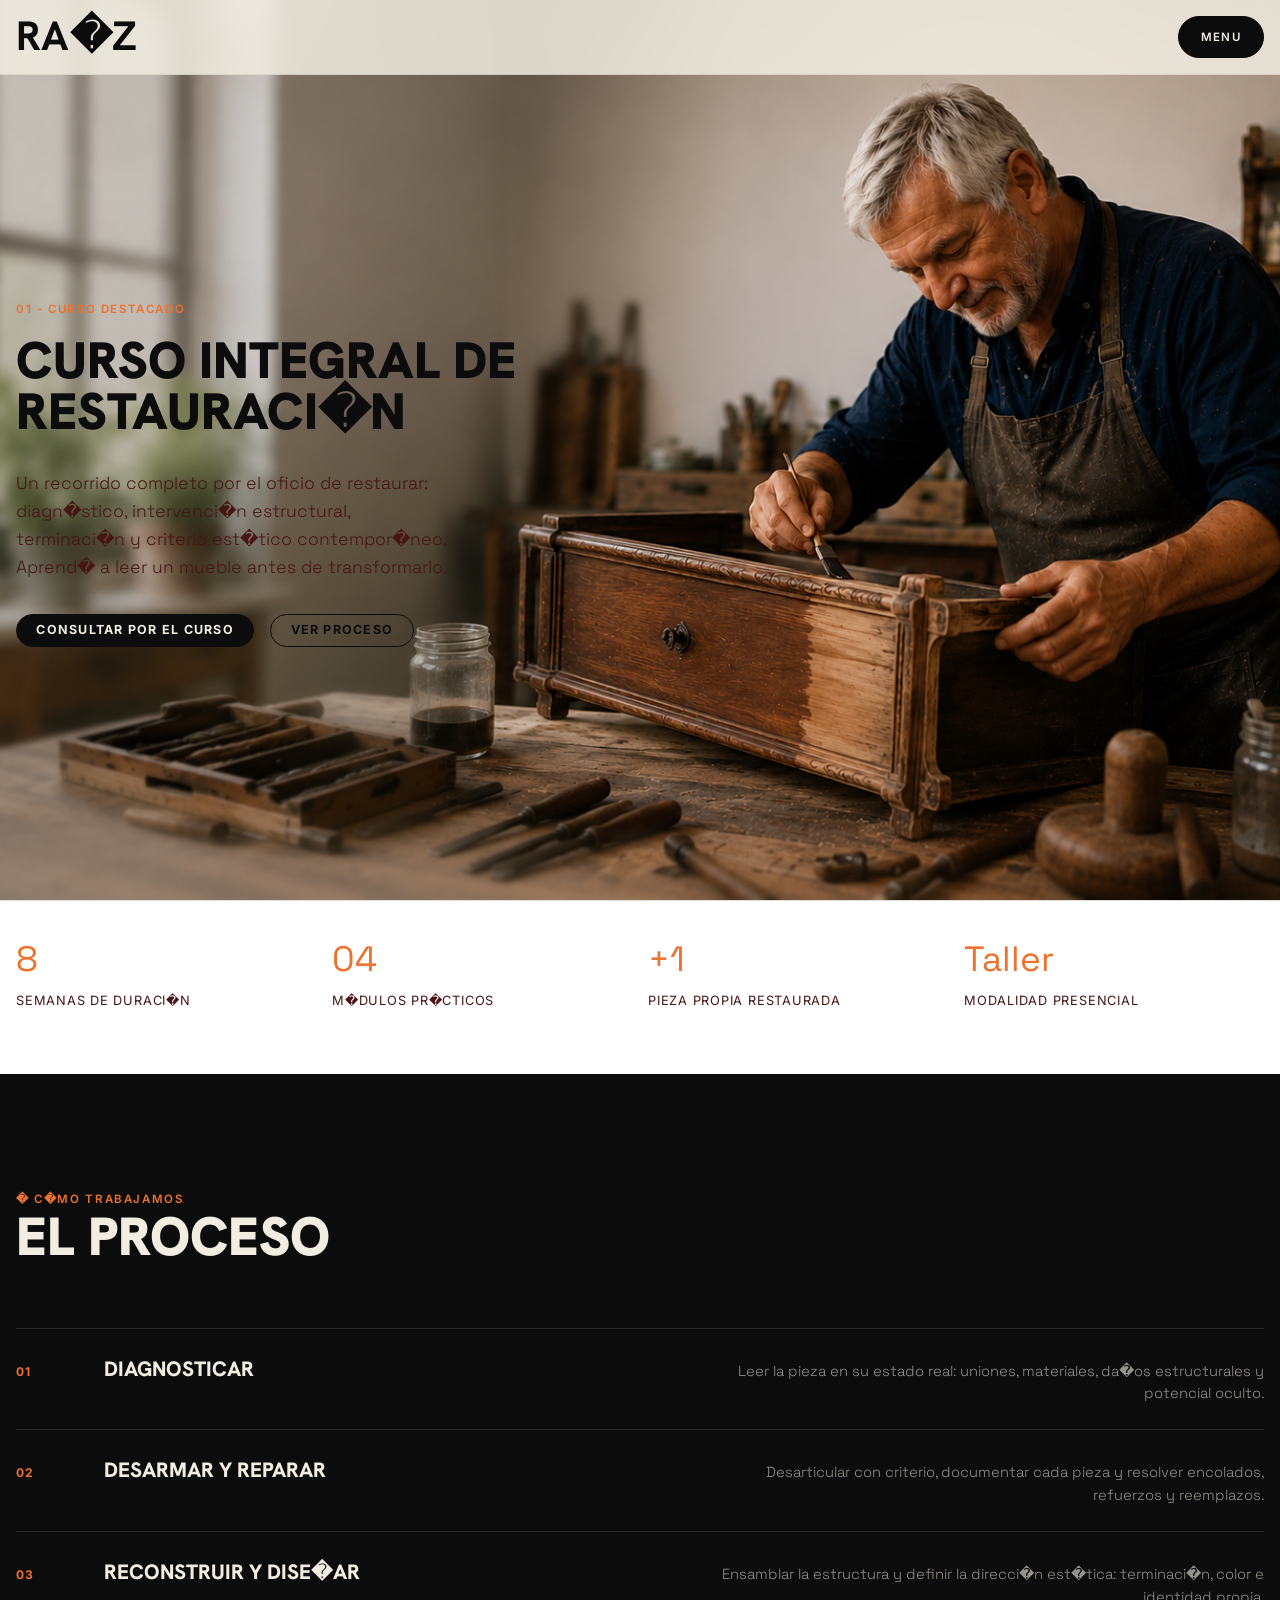
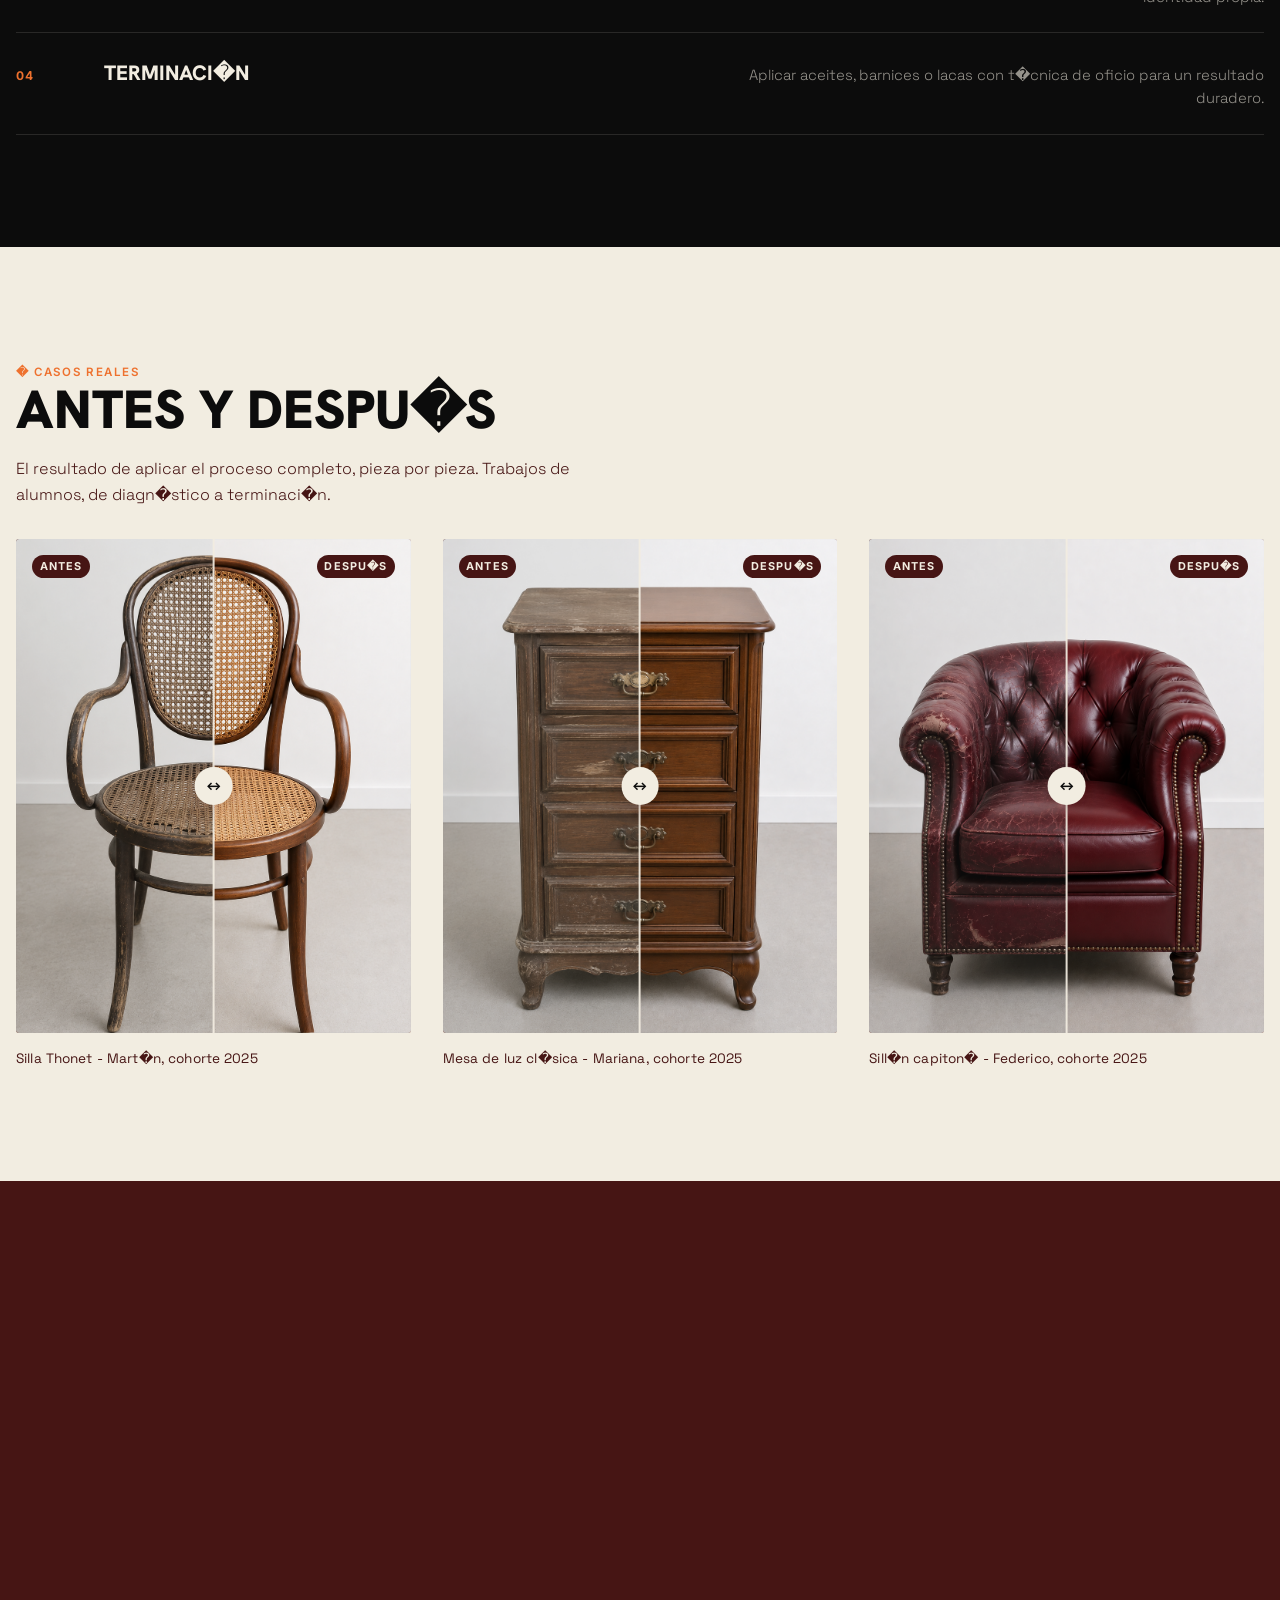
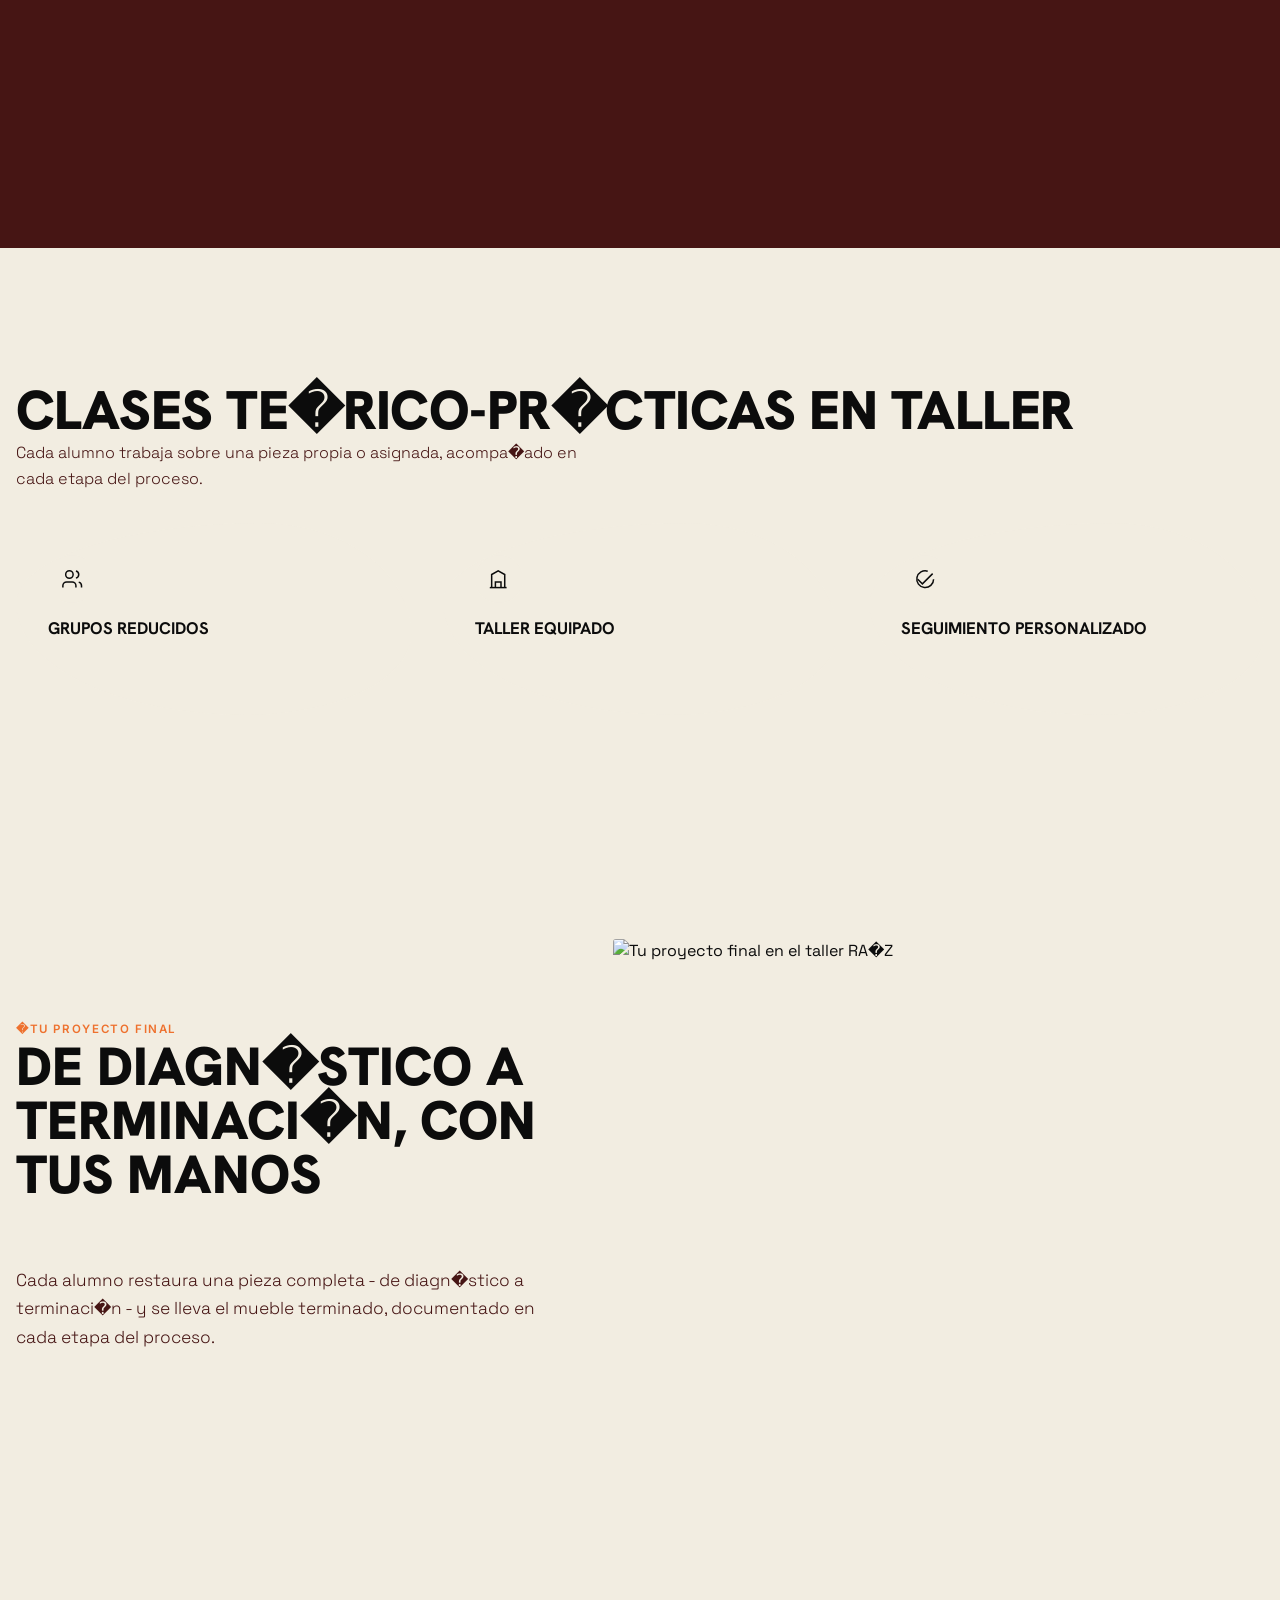
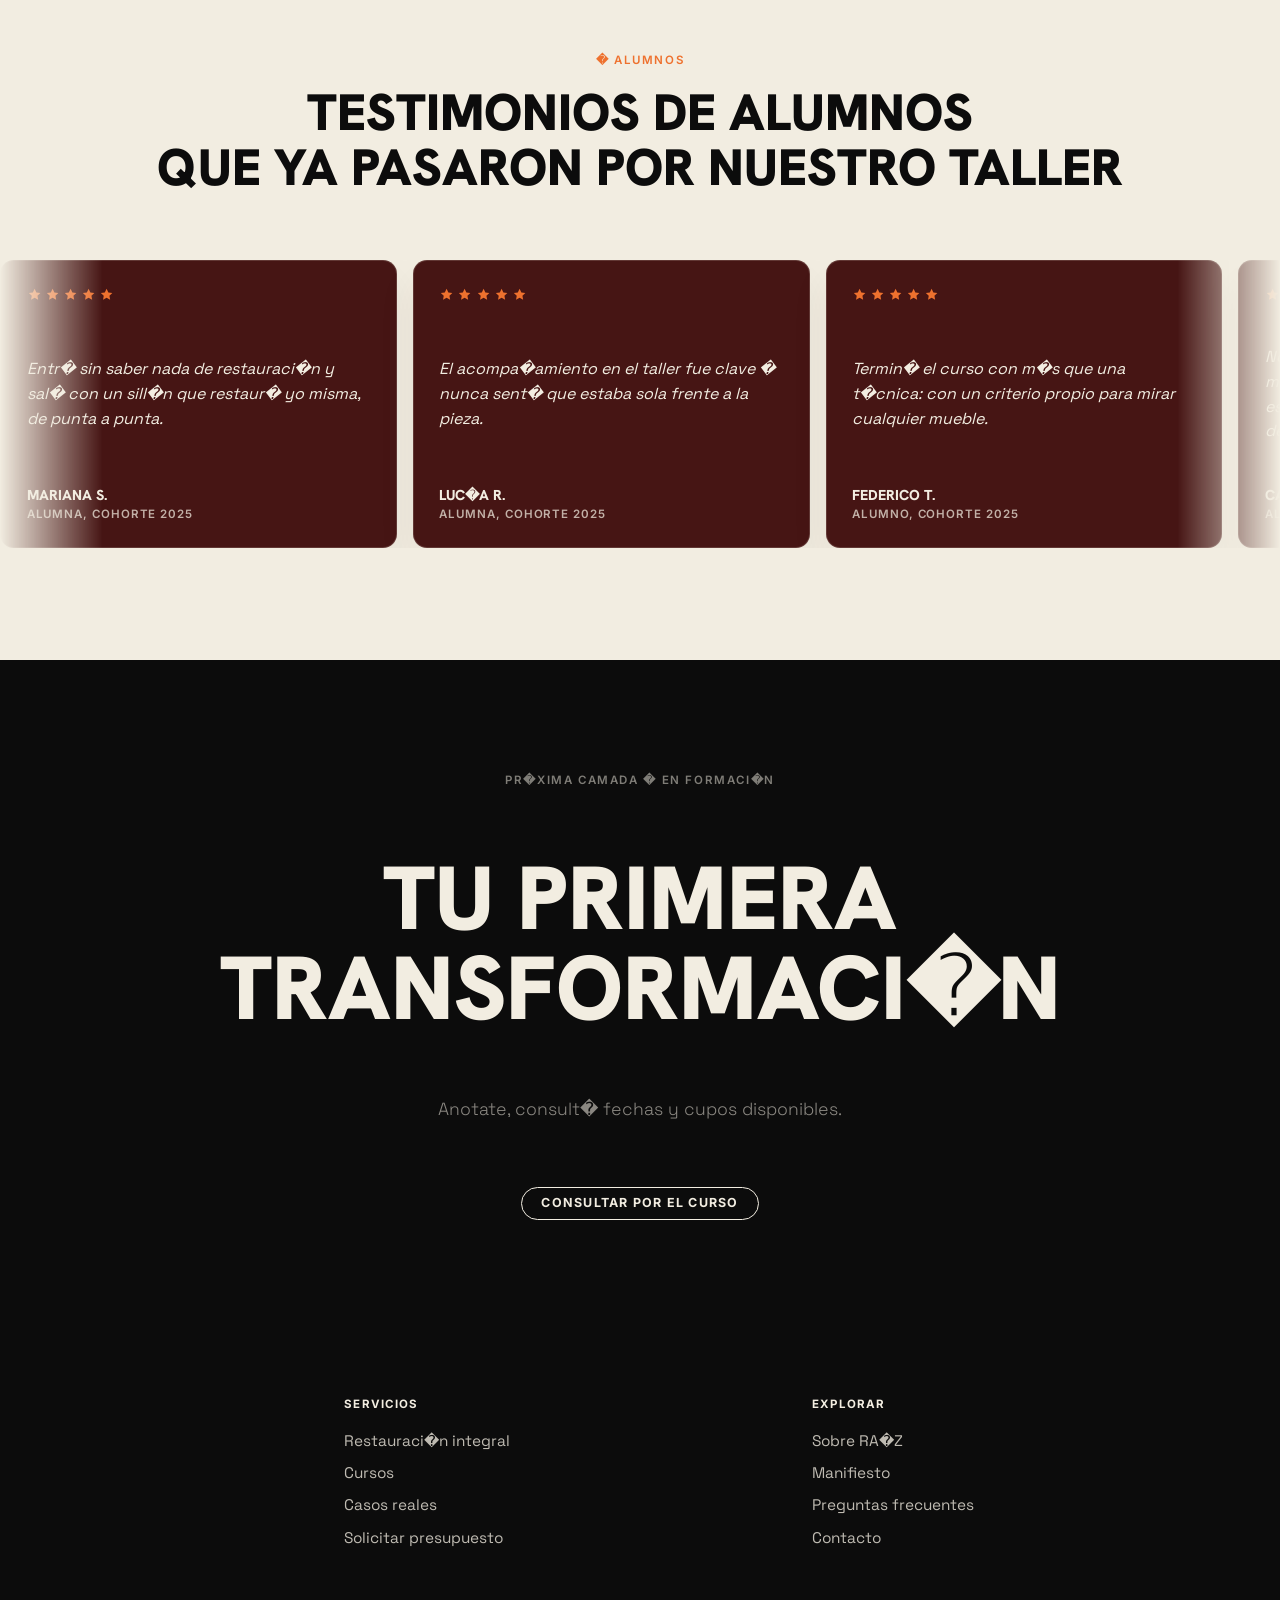
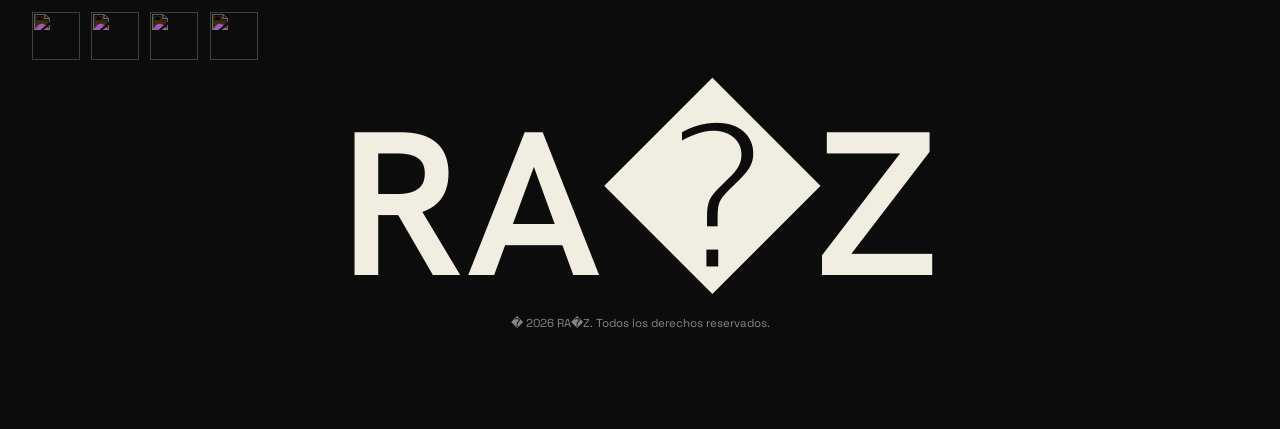
==== commit 7d95e960: "ACTUALIZACIÓN PREENTREGA" ====
--- a/curso-restauracion.html
+++ b/curso-restauracion.html
@@ -1,10 +1,10 @@
-﻿<!DOCTYPE html>
+<!DOCTYPE html>
 <html lang="es">
 <head>
 <meta charset="UTF-8">
 <meta name="viewport" content="width=device-width, initial-scale=1.0">
-<title>Servicio integral de restauración - Curso RAÍZ</title>
-<meta name="description" content="Curso de Servicio integral de restauración de RAÍZ: módulos, materiales, modalidad y beneficios para quienes quieren transformar muebles con historia.">
+<title>Servicio integral de restauraci�n - Curso RA�Z</title>
+<meta name="description" content="Curso de Servicio integral de restauraci�n de RA�Z: m�dulos, materiales, modalidad y beneficios para quienes quieren transformar muebles con historia.">
 <link rel="preconnect" href="https://fonts.googleapis.com">
 <link rel="preconnect" href="https://fonts.gstatic.com" crossorigin>
 <link href="https://fonts.googleapis.com/css2?family=Hanken+Grotesk:wght@600;800;900&family=Space+Grotesk:wght@400;600;700&family=Inter:wght@500;600;700&display=swap" rel="stylesheet">
@@ -15,12 +15,12 @@
 <body>
 
 <!-- ============================================================
-     HEADER - idéntico al de index.html para mantener identidad
+     HEADER - id�ntico al de index.html para mantener identidad
      ============================================================ -->
 <header class="header" id="header">
   <div class="envoltura">
-    <a href="index.html" class="logo-raiz logo-header" aria-label="RAÍZ, inicio">
-      RAÍZ
+    <a href="index.html" class="logo-raiz logo-header" aria-label="RA�Z, inicio">
+      RA�Z
     </a>
     <button class="menu-toggle" type="button" aria-controls="siteMenu" aria-expanded="false">
       <span>MENU</span>
@@ -29,14 +29,14 @@
 </header>
 
 <!-- ============================================================
-     HERO DEL CURSO - presentación + imagen + dato de duración
+     HERO DEL CURSO - presentaci�n + imagen + dato de duraci�n
      ============================================================ -->
 <section class="curso-hero">
   <div class="envoltura curso-hero-grid">
     <div>
       <span class="ojo curso-eyebrow reveal">01 - Curso destacado</span>
-      <h1 class="curso-hero-titulo reveal">Aprendé a diagnosticar,<br>reconstruir y rediseñar muebles<br>para darles una nueva vida</h1>
-      <p class="curso-hero-bajada reveal">Un recorrido completo por el oficio de restaurar: diagnóstico, intervención estructural, terminación y criterio estético contemporáneo. Aprendé a leer un mueble antes de transformarlo.</p>
+      <h1 class="curso-hero-titulo reveal">Curso integral de<br>restauraci�n<br></h1>
+      <p class="curso-hero-bajada reveal">Un recorrido completo por el oficio de restaurar: diagn�stico, intervenci�n estructural, terminaci�n y criterio est�tico contempor�neo. Aprend� a leer un mueble antes de transformarlo.</p>
       <div class="curso-hero-acciones reveal">
         <a href="#consultar" class="btn btn-primary">
           <span>Consultar por el curso</span>
@@ -49,18 +49,21 @@
       </div>
     </div>
     <div class="curso-hero-imagen reveal">
-      <img src="assets/images/persona1.png" alt="Descripción de la nueva imagen">
-    </div>
-  </div>
-
+      <img src="assets/images/persona1.png" alt="Descripci�n de la nueva imagen">
+    </div>
+  </div>
+
+</section>
+
+<div class="curso-datos-wrap">
   <div class="envoltura curso-datos-rapidos reveal">
     <div class="dato-rapido">
       <span class="dato-numero">8</span>
-      <span class="dato-label">Semanas de duración</span>
+      <span class="dato-label">Semanas de duraci�n</span>
     </div>
     <div class="dato-rapido">
       <span class="dato-numero">04</span>
-      <span class="dato-label">Módulos prácticos</span>
+      <span class="dato-label">M�dulos pr�cticos</span>
     </div>
     <div class="dato-rapido">
       <span class="dato-numero">+1</span>
@@ -71,7 +74,7 @@
       <span class="dato-label">Modalidad presencial</span>
     </div>
   </div>
-</section>
+</div>
 
 <!-- ============================================================
      PROCESO - 4 etapas con reveal por scroll
@@ -79,14 +82,14 @@
 <section class="seccion proceso-etapas" id="proceso">
   <div class="envoltura">
     <div class="proceso-header reveal">
-      <span class="ojo">Cómo trabajamos</span>
+      <span class="ojo">� C�mo trabajamos</span>
       <h2 class="seccion-titulo-f">El proceso</h2>
     </div>
     <ol class="proceso-lista">
       <li class="proceso-etapa reveal" style="--i:0">
         <span class="proceso-num">01</span>
         <h3 class="proceso-etapa-titulo">Diagnosticar</h3>
-        <p class="proceso-etapa-desc">Leer la pieza en su estado real: uniones, materiales, daños estructurales y potencial oculto.</p>
+        <p class="proceso-etapa-desc">Leer la pieza en su estado real: uniones, materiales, da�os estructurales y potencial oculto.</p>
       </li>
       <li class="proceso-etapa reveal" style="--i:1">
         <span class="proceso-num">02</span>
@@ -95,65 +98,65 @@
       </li>
       <li class="proceso-etapa reveal" style="--i:2">
         <span class="proceso-num">03</span>
-        <h3 class="proceso-etapa-titulo">Reconstruir y diseñar</h3>
-        <p class="proceso-etapa-desc">Ensamblar la estructura y definir la dirección estética: terminación, color e identidad propia.
+        <h3 class="proceso-etapa-titulo">Reconstruir y dise�ar</h3>
+        <p class="proceso-etapa-desc">Ensamblar la estructura y definir la direcci�n est�tica: terminaci�n, color e identidad propia.
       </li>
       <li class="proceso-etapa reveal" style="--i:3">
         <span class="proceso-num">04</span>
-        <h3 class="proceso-etapa-titulo">Terminación</h3>
-        <p class="proceso-etapa-desc">Aplicar aceites, barnices o lacas con técnica de oficio para un resultado duradero.</p>
+        <h3 class="proceso-etapa-titulo">Terminaci�n</h3>
+        <p class="proceso-etapa-desc">Aplicar aceites, barnices o lacas con t�cnica de oficio para un resultado duradero.</p>
       </li>
     </ol>
   </div>
 </section>
 
 <!-- ============================================================
-     CASOS REALES - antes / después interactivo
+     CASOS REALES - antes / despu�s interactivo
      ============================================================ -->
 <section class="seccion casos-reales" id="casos">
   <div class="envoltura">
-    <span class="ojo seccion-eyebrow reveal">- Casos reales</span>
-    <h2 class="seccion-titulo-f reveal">Antes y después</h2>
-    <p class="casos-bajada reveal">El resultado de aplicar el proceso completo, pieza por pieza. Trabajos de alumnos, de diagnóstico a terminación.</p>
+    <span class="ojo seccion-eyebrow reveal">� Casos reales</span>
+    <h2 class="seccion-titulo-f reveal">Antes y despu�s</h2>
+    <p class="casos-bajada reveal">El resultado de aplicar el proceso completo, pieza por pieza. Trabajos de alumnos, de diagn�stico a terminaci�n.</p>
 
     <div class="casos-grid">
       <article class="caso-card reveal" style="--i:0">
         <div class="caso-slider" data-before-after>
-          <img class="caso-slider-img caso-slider-img--antes" src="assets/images/sillathonet1.png" alt="Silla thonet antes de la restauración" onerror="this.style.display='none'">
+          <img class="caso-slider-img caso-slider-img--antes" src="assets/images/sillathonet1.png" alt="Silla thonet antes de la restauraci�n" onerror="this.style.display='none'">
           <div class="caso-slider-despues">
-            <img class="caso-slider-img" src="assets/images/sillathonet2.png" alt="Silla thonet después de la restauración" onerror="this.style.display='none'">
+            <img class="caso-slider-img" src="assets/images/sillathonet2.png" alt="Silla thonet despu�s de la restauraci�n" onerror="this.style.display='none'">
           </div>
           <span class="caso-tag caso-tag--antes">ANTES</span>
-          <span class="caso-tag caso-tag--despues">DESPUÉS</span>
-          <button class="caso-slider-handle" type="button" aria-label="Arrastrar comparación antes y después"><span aria-hidden="true">&lt;-&gt;</span></button>
+          <span class="caso-tag caso-tag--despues">DESPU�S</span>
+          <button class="caso-slider-handle" type="button" aria-label="Arrastrar comparaci�n antes y despu�s"><span aria-hidden="true">&lt;-&gt;</span></button>
         </div>
-        <p class="caso-caption">Silla Thonet - Alumno, cohorte 2025</p>
+        <p class="caso-caption">Silla Thonet - Mart�n, cohorte 2025</p>
       </article>
 
       <article class="caso-card reveal" style="--i:1">
         <div class="caso-slider" data-before-after>
-          <img class="caso-slider-img caso-slider-img--antes" src="assets/images/mesadeluz1.png" alt="Mesa de luz clásica antes de la restauración" onerror="this.style.display='none'">
+          <img class="caso-slider-img caso-slider-img--antes" src="assets/images/mesadeluz1.png" alt="Mesa de luz cl�sica antes de la restauraci�n" onerror="this.style.display='none'">
           <div class="caso-slider-despues">
-            <img class="caso-slider-img" src="assets/images/mesadeluz2.png" alt="Mesa de luz clásica después de la restauración" onerror="this.style.display='none'">
+            <img class="caso-slider-img" src="assets/images/mesadeluz2.png" alt="Mesa de luz cl�sica despu�s de la restauraci�n" onerror="this.style.display='none'">
           </div>
           <span class="caso-tag caso-tag--antes">ANTES</span>
-          <span class="caso-tag caso-tag--despues">DESPUÉS</span>
-          <button class="caso-slider-handle" type="button" aria-label="Arrastrar comparación antes y después"><span aria-hidden="true">&lt;-&gt;</span></button>
+          <span class="caso-tag caso-tag--despues">DESPU�S</span>
+          <button class="caso-slider-handle" type="button" aria-label="Arrastrar comparaci�n antes y despu�s"><span aria-hidden="true">&lt;-&gt;</span></button>
         </div>
-        <p class="caso-caption">Mesa de luz clásica - Alumno, cohorte 2025</p>
+        <p class="caso-caption">Mesa de luz cl�sica - Mariana, cohorte 2025</p>
       </article>
 
       <article class="caso-card reveal" style="--i:2">
         <div class="caso-slider" data-before-after>
-          <img class="caso-slider-img caso-slider-img--antes" src="assets/images/sillon1.png" alt="Sillon capitone antes de la restauración" onerror="this.style.display='none'">
+          <img class="caso-slider-img caso-slider-img--antes" src="assets/images/sillon1.png" alt="Sillon capitone antes de la restauraci�n" onerror="this.style.display='none'">
           <div class="caso-slider-despues">
-            <img class="caso-slider-img" src="assets/images/sillon2.png" alt="Sillon capitone después de la restauración" onerror="this.style.display='none'">
+            <img class="caso-slider-img" src="assets/images/sillon2.png" alt="Sillon capitone despu�s de la restauraci�n" onerror="this.style.display='none'">
           </div>
           <span class="caso-tag caso-tag--antes">ANTES</span>
-          <span class="caso-tag caso-tag--despues">DESPUÉS</span>
-          <button class="caso-slider-handle" type="button" aria-label="Arrastrar comparación antes y después"><span aria-hidden="true">&lt;-&gt;</span></button>
+          <span class="caso-tag caso-tag--despues">DESPU�S</span>
+          <button class="caso-slider-handle" type="button" aria-label="Arrastrar comparaci�n antes y despu�s"><span aria-hidden="true">&lt;-&gt;</span></button>
         </div>
-        <p class="caso-caption">Sillón capitoné - Alumno, cohorte 2025</p>
+        <p class="caso-caption">Sill�n capiton� - Federico, cohorte 2025</p>
       </article>
     </div>
   </div>
@@ -164,35 +167,27 @@
      ============================================================ -->
 <section class="seccion capacidades" id="capacidades">
   <div class="envoltura">
-    <span class="ojo seccion-eyebrow reveal">Lo que vas a poder hacer</span>
-    <h2 class="seccion-titulo-f reveal">Capacidades que construís</h2>
+    <span class="ojo seccion-eyebrow reveal">� Lo que vas a poder hacer</span>
+    <h2 class="seccion-titulo-f reveal">Capacidades que constru�s</h2>
     <ul class="capacidades-grid">
       <li class="capacidad-item reveal" style="--i:0">
-        <span class="capacidad-icono" aria-hidden="true">
-          <svg viewBox="0 0 24 24" fill="none" stroke="currentColor" stroke-width="1.6"><path d="M14.7 6.3a1 1 0 0 0 0 1.4l1.6 1.6a1 1 0 0 0 1.4 0l3.77-3.77a6 6 0 0 1-7.94 7.94l-6.91 6.91a2.12 2.12 0 0 1-3-3l6.91-6.91a6 6 0 0 1 7.94-7.94l-3.76 3.76z"/></svg>
-        </span>
+        <span class="capacidad-icono" style="--icono:url('assets/icons/capacidad1.svg.svg')" aria-hidden="true"></span>
         <h3 class="capacidad-titulo">Restaurar muebles antiguos</h3>
-        <p class="capacidad-desc">Técnica estructural y terminación para devolver vida a piezas con historia.</p>
+        <p class="capacidad-desc">T�cnica estructural y terminaci�n para devolver vida a piezas con historia.</p>
       </li>
       <li class="capacidad-item reveal" style="--i:1">
-        <span class="capacidad-icono" aria-hidden="true">
-          <svg viewBox="0 0 24 24" fill="none" stroke="currentColor" stroke-width="1.6"><circle cx="11" cy="11" r="8"/><path d="m21 21-4.35-4.35"/></svg>
-        </span>
-        <h3 class="capacidad-titulo">Diagnosticar daños estructurales</h3>
-        <p class="capacidad-desc">Leer una pieza, identificar sus problemas y planificar la intervención antes de tocarla.</p>
+        <span class="capacidad-icono" style="--icono:url('assets/icons/capacidad2.svg.svg')" aria-hidden="true"></span>
+        <h3 class="capacidad-titulo">Diagnosticar da�os estructurales</h3>
+        <p class="capacidad-desc">Leer una pieza, identificar sus problemas y planificar la intervenci�n antes de tocarla.</p>
       </li>
       <li class="capacidad-item reveal" style="--i:2">
-        <span class="capacidad-icono" aria-hidden="true">
-          <svg viewBox="0 0 24 24" fill="none" stroke="currentColor" stroke-width="1.6"><path d="M12 19l7-7 3 3-7 7-3-3z"/><path d="M18 13l-1.5-7.5L2 2l3.5 14.5L13 18l5-5z"/><circle cx="11" cy="11" r="2"/></svg>
-        </span>
-        <h3 class="capacidad-titulo">Diseñar nuevas terminaciones</h3>
-        <p class="capacidad-desc">Criterio cromático y técnica aplicada para que cada pieza cierre con identidad propia.</p>
+        <span class="capacidad-icono" style="--icono:url('assets/icons/capacidad3.svg.svg')" aria-hidden="true"></span>
+        <h3 class="capacidad-titulo">Dise�ar nuevas terminaciones</h3>
+        <p class="capacidad-desc">Criterio crom�tico y t�cnica aplicada para que cada pieza cierre con identidad propia.</p>
       </li>
       <li class="capacidad-item reveal" style="--i:3">
-        <span class="capacidad-icono" aria-hidden="true">
-          <svg viewBox="0 0 24 24" fill="none" stroke="currentColor" stroke-width="1.6"><rect x="2" y="3" width="20" height="14" rx="2"/><path d="M8 21h8M12 17v4"/></svg>
-        </span>
-        <h3 class="capacidad-titulo">Crear piezas contemporáneas</h3>
+        <span class="capacidad-icono" style="--icono:url('assets/icons/capacidad4.svg.svg')" aria-hidden="true"></span>
+        <h3 class="capacidad-titulo">Crear piezas contempor�neas</h3>
         <p class="capacidad-desc">Intervenir con criterio para que lo antiguo conviva con espacios y usos actuales.</p>
       </li>
     </ul>
@@ -200,13 +195,13 @@
 </section>
 
 <!-- ============================================================
-     MÉTODO DE ENSEÑANZA
+     M�TODO DE ENSE�ANZA
      ============================================================ -->
 <section class="seccion curso-metodo">
   <div class="envoltura">
-    <span class="ojo seccion-eyebrow reveal">Cómo se enseña</span>
-    <h2 class="titulo-display seccion-titulo curso-titulo-amplio reveal">Clases teórico-prácticas en taller</h2>
-    <p class="curso-metodo-bajada reveal">Cada alumno trabaja sobre una pieza propia o asignada, acompañado en cada etapa del proceso - no hay clases magistrales sin banco de trabajo.</p>
+    <span class="ojo seccion-eyebrow reveal">� Modalidad de ense�anza</span>
+    <h2 class="titulo-display seccion-titulo curso-titulo-amplio reveal">Clases te�rico-pr�cticas en taller</h2>
+    <p class="curso-metodo-bajada reveal">Cada alumno trabaja sobre una pieza propia o asignada, acompa�ado en cada etapa del proceso.</p>
 
     <div class="incluye-grid">
       <div class="incluye-item reveal" style="--i:0">
@@ -231,12 +226,12 @@
 <section class="seccion proyecto-final">
   <div class="envoltura proyecto-final-grid">
     <div class="reveal">
-      <span class="ojo seccion-eyebrow">Tu proyecto final</span>
-      <h2 class="seccion-titulo-f">De diagnóstico a terminación, con tus manos</h2>
-      <p>Cada alumno restaura una pieza completa - de diagnóstico a terminación - y se lleva el mueble terminado, documentado en cada etapa del proceso.</p>
+      <span class="ojo seccion-eyebrow">�Tu proyecto final</span>
+      <h2 class="seccion-titulo-f">De diagn�stico a terminaci�n, con tus manos</h2>
+      <p>Cada alumno restaura una pieza completa - de diagn�stico a terminaci�n - y se lleva el mueble terminado, documentado en cada etapa del proceso.</p>
     </div>
     <div class="proyecto-final-imagen reveal" style="--i:1">
-      <img src="assets/images/curso3.jpeg" alt="Proceso de restauración en el taller RAÍZ">
+      <img src="assets/images/tuproyecto.png" alt="Tu proyecto final en el taller RA�Z">
     </div>
   </div>
 </section>
@@ -246,36 +241,93 @@
      ============================================================ -->
 <section class="seccion alumnos">
   <div class="envoltura">
-    <span class="ojo seccion-eyebrow reveal">Alumnos</span>
-    <h2 class="seccion-titulo-f reveal">Historias reales de quienes ya pasaron por el taller</h2>
-
-    <div class="alumnos-grid">
-      <article class="alumno-card reveal" style="--i:0">
-        <div class="alumno-foto"><img src="assets/images/alumno-1.jpg" alt="Alumna con su pieza restaurada" onerror="this.style.display='none'"></div>
-        <blockquote>"Entré sin saber nada de restauración y salí con un sillón que restauré yo misma, de punta a punta."</blockquote>
-        <p><strong>[Nombre]</strong>, cohorte 2025</p>
-      </article>
-      <article class="alumno-card reveal" style="--i:1">
-        <div class="alumno-foto"><img src="assets/images/alumno-2.jpg" alt="Alumno con su pieza restaurada" onerror="this.style.display='none'"></div>
-        <blockquote>"El acompañamiento en el taller fue clave - nunca sentí que estaba sola frente a la pieza."</blockquote>
-        <p><strong>[Nombre]</strong>, cohorte 2025</p>
-      </article>
-      <article class="alumno-card reveal" style="--i:2">
-        <div class="alumno-foto"><img src="assets/images/alumno-3.jpg" alt="Alumna con su pieza restaurada" onerror="this.style.display='none'"></div>
-        <blockquote>"Terminé el curso con más que una técnica: con un criterio propio para mirar cualquier mueble."</blockquote>
-        <p><strong>[Nombre]</strong>, cohorte 2025</p>
-      </article>
-    </div>
-  </div>
-</section>
-<!-- ============================================================
-     CTA FINAL - Tu primera transformación
+    <span class="ojo seccion-eyebrow reveal">� Alumnos</span>
+    <h2 class="seccion-titulo-f reveal"><span>Testimonios de alumnos</span><span>que ya pasaron por nuestro taller</span></h2>
+  </div>
+
+  <div class="alumnos-marquee reveal" aria-label="Testimonios de alumnos">
+    <div class="alumnos-track">
+      <button class="alumno-card alumno-card--claro" type="button" data-texto="Entr� sin saber nada de restauraci�n y sal� con un sill�n que restaur� yo misma, de punta a punta." data-nombre="Mariana S." data-rol="Alumna, cohorte 2025">
+        <span class="alumno-estrellas" aria-label="5 estrellas"><svg viewBox="0 0 24 24" aria-hidden="true"><path d="M12 2.8l2.8 5.7 6.3.9-4.6 4.4 1.1 6.2-5.6-2.9L6.4 20l1.1-6.2-4.6-4.4 6.3-.9L12 2.8z"/></svg><svg viewBox="0 0 24 24" aria-hidden="true"><path d="M12 2.8l2.8 5.7 6.3.9-4.6 4.4 1.1 6.2-5.6-2.9L6.4 20l1.1-6.2-4.6-4.4 6.3-.9L12 2.8z"/></svg><svg viewBox="0 0 24 24" aria-hidden="true"><path d="M12 2.8l2.8 5.7 6.3.9-4.6 4.4 1.1 6.2-5.6-2.9L6.4 20l1.1-6.2-4.6-4.4 6.3-.9L12 2.8z"/></svg><svg viewBox="0 0 24 24" aria-hidden="true"><path d="M12 2.8l2.8 5.7 6.3.9-4.6 4.4 1.1 6.2-5.6-2.9L6.4 20l1.1-6.2-4.6-4.4 6.3-.9L12 2.8z"/></svg><svg viewBox="0 0 24 24" aria-hidden="true"><path d="M12 2.8l2.8 5.7 6.3.9-4.6 4.4 1.1 6.2-5.6-2.9L6.4 20l1.1-6.2-4.6-4.4 6.3-.9L12 2.8z"/></svg></span>
+        <blockquote>Entr� sin saber nada de restauraci�n y sal� con un sill�n que restaur� yo misma, de punta a punta.</blockquote>
+        <span class="alumno-meta"><strong>Mariana S.</strong><span>Alumna, cohorte 2025</span></span>
+      </button>
+      <button class="alumno-card alumno-card--crudo" type="button" data-texto="El acompa�amiento en el taller fue clave � nunca sent� que estaba sola frente a la pieza." data-nombre="Luc�a R." data-rol="Alumna, cohorte 2025">
+        <span class="alumno-estrellas" aria-label="5 estrellas"><svg viewBox="0 0 24 24" aria-hidden="true"><path d="M12 2.8l2.8 5.7 6.3.9-4.6 4.4 1.1 6.2-5.6-2.9L6.4 20l1.1-6.2-4.6-4.4 6.3-.9L12 2.8z"/></svg><svg viewBox="0 0 24 24" aria-hidden="true"><path d="M12 2.8l2.8 5.7 6.3.9-4.6 4.4 1.1 6.2-5.6-2.9L6.4 20l1.1-6.2-4.6-4.4 6.3-.9L12 2.8z"/></svg><svg viewBox="0 0 24 24" aria-hidden="true"><path d="M12 2.8l2.8 5.7 6.3.9-4.6 4.4 1.1 6.2-5.6-2.9L6.4 20l1.1-6.2-4.6-4.4 6.3-.9L12 2.8z"/></svg><svg viewBox="0 0 24 24" aria-hidden="true"><path d="M12 2.8l2.8 5.7 6.3.9-4.6 4.4 1.1 6.2-5.6-2.9L6.4 20l1.1-6.2-4.6-4.4 6.3-.9L12 2.8z"/></svg><svg viewBox="0 0 24 24" aria-hidden="true"><path d="M12 2.8l2.8 5.7 6.3.9-4.6 4.4 1.1 6.2-5.6-2.9L6.4 20l1.1-6.2-4.6-4.4 6.3-.9L12 2.8z"/></svg></span>
+        <blockquote>El acompa�amiento en el taller fue clave � nunca sent� que estaba sola frente a la pieza.</blockquote>
+        <span class="alumno-meta"><strong>Luc�a R.</strong><span>Alumna, cohorte 2025</span></span>
+      </button>
+      <button class="alumno-card alumno-card--claro" type="button" data-texto="Termin� el curso con m�s que una t�cnica: con un criterio propio para mirar cualquier mueble." data-nombre="Federico T." data-rol="Alumno, cohorte 2025">
+        <span class="alumno-estrellas" aria-label="5 estrellas"><svg viewBox="0 0 24 24" aria-hidden="true"><path d="M12 2.8l2.8 5.7 6.3.9-4.6 4.4 1.1 6.2-5.6-2.9L6.4 20l1.1-6.2-4.6-4.4 6.3-.9L12 2.8z"/></svg><svg viewBox="0 0 24 24" aria-hidden="true"><path d="M12 2.8l2.8 5.7 6.3.9-4.6 4.4 1.1 6.2-5.6-2.9L6.4 20l1.1-6.2-4.6-4.4 6.3-.9L12 2.8z"/></svg><svg viewBox="0 0 24 24" aria-hidden="true"><path d="M12 2.8l2.8 5.7 6.3.9-4.6 4.4 1.1 6.2-5.6-2.9L6.4 20l1.1-6.2-4.6-4.4 6.3-.9L12 2.8z"/></svg><svg viewBox="0 0 24 24" aria-hidden="true"><path d="M12 2.8l2.8 5.7 6.3.9-4.6 4.4 1.1 6.2-5.6-2.9L6.4 20l1.1-6.2-4.6-4.4 6.3-.9L12 2.8z"/></svg><svg viewBox="0 0 24 24" aria-hidden="true"><path d="M12 2.8l2.8 5.7 6.3.9-4.6 4.4 1.1 6.2-5.6-2.9L6.4 20l1.1-6.2-4.6-4.4 6.3-.9L12 2.8z"/></svg></span>
+        <blockquote>Termin� el curso con m�s que una t�cnica: con un criterio propio para mirar cualquier mueble.</blockquote>
+        <span class="alumno-meta"><strong>Federico T.</strong><span>Alumno, cohorte 2025</span></span>
+      </button>
+      <button class="alumno-card alumno-card--crudo" type="button" data-texto="No esperaba que un curso de restauraci�n me ense�ara tanto sobre paciencia. La estructura del mueble te obliga a ir despacio." data-nombre="Camila V." data-rol="Alumna, cohorte 2025">
+        <span class="alumno-estrellas" aria-label="5 estrellas"><svg viewBox="0 0 24 24" aria-hidden="true"><path d="M12 2.8l2.8 5.7 6.3.9-4.6 4.4 1.1 6.2-5.6-2.9L6.4 20l1.1-6.2-4.6-4.4 6.3-.9L12 2.8z"/></svg><svg viewBox="0 0 24 24" aria-hidden="true"><path d="M12 2.8l2.8 5.7 6.3.9-4.6 4.4 1.1 6.2-5.6-2.9L6.4 20l1.1-6.2-4.6-4.4 6.3-.9L12 2.8z"/></svg><svg viewBox="0 0 24 24" aria-hidden="true"><path d="M12 2.8l2.8 5.7 6.3.9-4.6 4.4 1.1 6.2-5.6-2.9L6.4 20l1.1-6.2-4.6-4.4 6.3-.9L12 2.8z"/></svg><svg viewBox="0 0 24 24" aria-hidden="true"><path d="M12 2.8l2.8 5.7 6.3.9-4.6 4.4 1.1 6.2-5.6-2.9L6.4 20l1.1-6.2-4.6-4.4 6.3-.9L12 2.8z"/></svg><svg viewBox="0 0 24 24" aria-hidden="true"><path d="M12 2.8l2.8 5.7 6.3.9-4.6 4.4 1.1 6.2-5.6-2.9L6.4 20l1.1-6.2-4.6-4.4 6.3-.9L12 2.8z"/></svg></span>
+        <blockquote>No esperaba que un curso de restauraci�n me ense�ara tanto sobre paciencia. La estructura del mueble te obliga a ir despacio.</blockquote>
+        <span class="alumno-meta"><strong>Camila V.</strong><span>Alumna, cohorte 2025</span></span>
+      </button>
+      <button class="alumno-card alumno-card--claro" type="button" data-texto="Llegu� pensando en lijar y barnizar, y termin� entendiendo de maderas, uniones, tapizados. Fue mucho m�s de lo que imagin�." data-nombre="Mart�n P." data-rol="Alumno, cohorte 2025">
+        <span class="alumno-estrellas" aria-label="5 estrellas"><svg viewBox="0 0 24 24" aria-hidden="true"><path d="M12 2.8l2.8 5.7 6.3.9-4.6 4.4 1.1 6.2-5.6-2.9L6.4 20l1.1-6.2-4.6-4.4 6.3-.9L12 2.8z"/></svg><svg viewBox="0 0 24 24" aria-hidden="true"><path d="M12 2.8l2.8 5.7 6.3.9-4.6 4.4 1.1 6.2-5.6-2.9L6.4 20l1.1-6.2-4.6-4.4 6.3-.9L12 2.8z"/></svg><svg viewBox="0 0 24 24" aria-hidden="true"><path d="M12 2.8l2.8 5.7 6.3.9-4.6 4.4 1.1 6.2-5.6-2.9L6.4 20l1.1-6.2-4.6-4.4 6.3-.9L12 2.8z"/></svg><svg viewBox="0 0 24 24" aria-hidden="true"><path d="M12 2.8l2.8 5.7 6.3.9-4.6 4.4 1.1 6.2-5.6-2.9L6.4 20l1.1-6.2-4.6-4.4 6.3-.9L12 2.8z"/></svg><svg viewBox="0 0 24 24" aria-hidden="true"><path d="M12 2.8l2.8 5.7 6.3.9-4.6 4.4 1.1 6.2-5.6-2.9L6.4 20l1.1-6.2-4.6-4.4 6.3-.9L12 2.8z"/></svg></span>
+        <blockquote>Llegu� pensando en lijar y barnizar, y termin� entendiendo de maderas, uniones, tapizados. Fue mucho m�s de lo que imagin�.</blockquote>
+        <span class="alumno-meta"><strong>Mart�n P.</strong><span>Alumno, cohorte 2025</span></span>
+      </button>
+      <button class="alumno-card alumno-card--crudo" type="button" data-texto="Traje una silla de mi abuela que nadie se animaba a tocar. Hoy est� en mi living y la uso todos los d�as." data-nombre="Julia M." data-rol="Alumna, cohorte 2025">
+        <span class="alumno-estrellas" aria-label="5 estrellas"><svg viewBox="0 0 24 24" aria-hidden="true"><path d="M12 2.8l2.8 5.7 6.3.9-4.6 4.4 1.1 6.2-5.6-2.9L6.4 20l1.1-6.2-4.6-4.4 6.3-.9L12 2.8z"/></svg><svg viewBox="0 0 24 24" aria-hidden="true"><path d="M12 2.8l2.8 5.7 6.3.9-4.6 4.4 1.1 6.2-5.6-2.9L6.4 20l1.1-6.2-4.6-4.4 6.3-.9L12 2.8z"/></svg><svg viewBox="0 0 24 24" aria-hidden="true"><path d="M12 2.8l2.8 5.7 6.3.9-4.6 4.4 1.1 6.2-5.6-2.9L6.4 20l1.1-6.2-4.6-4.4 6.3-.9L12 2.8z"/></svg><svg viewBox="0 0 24 24" aria-hidden="true"><path d="M12 2.8l2.8 5.7 6.3.9-4.6 4.4 1.1 6.2-5.6-2.9L6.4 20l1.1-6.2-4.6-4.4 6.3-.9L12 2.8z"/></svg><svg viewBox="0 0 24 24" aria-hidden="true"><path d="M12 2.8l2.8 5.7 6.3.9-4.6 4.4 1.1 6.2-5.6-2.9L6.4 20l1.1-6.2-4.6-4.4 6.3-.9L12 2.8z"/></svg></span>
+        <blockquote>Traje una silla de mi abuela que nadie se animaba a tocar. Hoy est� en mi living y la uso todos los d�as.</blockquote>
+        <span class="alumno-meta"><strong>Julia M.</strong><span>Alumna, cohorte 2025</span></span>
+      </button>
+
+      <button class="alumno-card alumno-card--claro" type="button" data-texto="Entr� sin saber nada de restauraci�n y sal� con un sill�n que restaur� yo misma, de punta a punta." data-nombre="Mariana S." data-rol="Alumna, cohorte 2025" aria-hidden="true" tabindex="-1">
+        <span class="alumno-estrellas" aria-label="5 estrellas"><svg viewBox="0 0 24 24" aria-hidden="true"><path d="M12 2.8l2.8 5.7 6.3.9-4.6 4.4 1.1 6.2-5.6-2.9L6.4 20l1.1-6.2-4.6-4.4 6.3-.9L12 2.8z"/></svg><svg viewBox="0 0 24 24" aria-hidden="true"><path d="M12 2.8l2.8 5.7 6.3.9-4.6 4.4 1.1 6.2-5.6-2.9L6.4 20l1.1-6.2-4.6-4.4 6.3-.9L12 2.8z"/></svg><svg viewBox="0 0 24 24" aria-hidden="true"><path d="M12 2.8l2.8 5.7 6.3.9-4.6 4.4 1.1 6.2-5.6-2.9L6.4 20l1.1-6.2-4.6-4.4 6.3-.9L12 2.8z"/></svg><svg viewBox="0 0 24 24" aria-hidden="true"><path d="M12 2.8l2.8 5.7 6.3.9-4.6 4.4 1.1 6.2-5.6-2.9L6.4 20l1.1-6.2-4.6-4.4 6.3-.9L12 2.8z"/></svg><svg viewBox="0 0 24 24" aria-hidden="true"><path d="M12 2.8l2.8 5.7 6.3.9-4.6 4.4 1.1 6.2-5.6-2.9L6.4 20l1.1-6.2-4.6-4.4 6.3-.9L12 2.8z"/></svg></span>
+        <blockquote>Entr� sin saber nada de restauraci�n y sal� con un sill�n que restaur� yo misma, de punta a punta.</blockquote>
+        <span class="alumno-meta"><strong>Mariana S.</strong><span>Alumna, cohorte 2025</span></span>
+      </button>
+      <button class="alumno-card alumno-card--crudo" type="button" data-texto="El acompa�amiento en el taller fue clave � nunca sent� que estaba sola frente a la pieza." data-nombre="Luc�a R." data-rol="Alumna, cohorte 2025" aria-hidden="true" tabindex="-1">
+        <span class="alumno-estrellas" aria-label="5 estrellas"><svg viewBox="0 0 24 24" aria-hidden="true"><path d="M12 2.8l2.8 5.7 6.3.9-4.6 4.4 1.1 6.2-5.6-2.9L6.4 20l1.1-6.2-4.6-4.4 6.3-.9L12 2.8z"/></svg><svg viewBox="0 0 24 24" aria-hidden="true"><path d="M12 2.8l2.8 5.7 6.3.9-4.6 4.4 1.1 6.2-5.6-2.9L6.4 20l1.1-6.2-4.6-4.4 6.3-.9L12 2.8z"/></svg><svg viewBox="0 0 24 24" aria-hidden="true"><path d="M12 2.8l2.8 5.7 6.3.9-4.6 4.4 1.1 6.2-5.6-2.9L6.4 20l1.1-6.2-4.6-4.4 6.3-.9L12 2.8z"/></svg><svg viewBox="0 0 24 24" aria-hidden="true"><path d="M12 2.8l2.8 5.7 6.3.9-4.6 4.4 1.1 6.2-5.6-2.9L6.4 20l1.1-6.2-4.6-4.4 6.3-.9L12 2.8z"/></svg><svg viewBox="0 0 24 24" aria-hidden="true"><path d="M12 2.8l2.8 5.7 6.3.9-4.6 4.4 1.1 6.2-5.6-2.9L6.4 20l1.1-6.2-4.6-4.4 6.3-.9L12 2.8z"/></svg></span>
+        <blockquote>El acompa�amiento en el taller fue clave � nunca sent� que estaba sola frente a la pieza.</blockquote>
+        <span class="alumno-meta"><strong>Luc�a R.</strong><span>Alumna, cohorte 2025</span></span>
+      </button>
+      <button class="alumno-card alumno-card--claro" type="button" data-texto="Termin� el curso con m�s que una t�cnica: con un criterio propio para mirar cualquier mueble." data-nombre="Federico T." data-rol="Alumno, cohorte 2025" aria-hidden="true" tabindex="-1">
+        <span class="alumno-estrellas" aria-label="5 estrellas"><svg viewBox="0 0 24 24" aria-hidden="true"><path d="M12 2.8l2.8 5.7 6.3.9-4.6 4.4 1.1 6.2-5.6-2.9L6.4 20l1.1-6.2-4.6-4.4 6.3-.9L12 2.8z"/></svg><svg viewBox="0 0 24 24" aria-hidden="true"><path d="M12 2.8l2.8 5.7 6.3.9-4.6 4.4 1.1 6.2-5.6-2.9L6.4 20l1.1-6.2-4.6-4.4 6.3-.9L12 2.8z"/></svg><svg viewBox="0 0 24 24" aria-hidden="true"><path d="M12 2.8l2.8 5.7 6.3.9-4.6 4.4 1.1 6.2-5.6-2.9L6.4 20l1.1-6.2-4.6-4.4 6.3-.9L12 2.8z"/></svg><svg viewBox="0 0 24 24" aria-hidden="true"><path d="M12 2.8l2.8 5.7 6.3.9-4.6 4.4 1.1 6.2-5.6-2.9L6.4 20l1.1-6.2-4.6-4.4 6.3-.9L12 2.8z"/></svg><svg viewBox="0 0 24 24" aria-hidden="true"><path d="M12 2.8l2.8 5.7 6.3.9-4.6 4.4 1.1 6.2-5.6-2.9L6.4 20l1.1-6.2-4.6-4.4 6.3-.9L12 2.8z"/></svg></span>
+        <blockquote>Termin� el curso con m�s que una t�cnica: con un criterio propio para mirar cualquier mueble.</blockquote>
+        <span class="alumno-meta"><strong>Federico T.</strong><span>Alumno, cohorte 2025</span></span>
+      </button>
+      <button class="alumno-card alumno-card--crudo" type="button" data-texto="No esperaba que un curso de restauraci�n me ense�ara tanto sobre paciencia. La estructura del mueble te obliga a ir despacio." data-nombre="Camila V." data-rol="Alumna, cohorte 2025" aria-hidden="true" tabindex="-1">
+        <span class="alumno-estrellas" aria-label="5 estrellas"><svg viewBox="0 0 24 24" aria-hidden="true"><path d="M12 2.8l2.8 5.7 6.3.9-4.6 4.4 1.1 6.2-5.6-2.9L6.4 20l1.1-6.2-4.6-4.4 6.3-.9L12 2.8z"/></svg><svg viewBox="0 0 24 24" aria-hidden="true"><path d="M12 2.8l2.8 5.7 6.3.9-4.6 4.4 1.1 6.2-5.6-2.9L6.4 20l1.1-6.2-4.6-4.4 6.3-.9L12 2.8z"/></svg><svg viewBox="0 0 24 24" aria-hidden="true"><path d="M12 2.8l2.8 5.7 6.3.9-4.6 4.4 1.1 6.2-5.6-2.9L6.4 20l1.1-6.2-4.6-4.4 6.3-.9L12 2.8z"/></svg><svg viewBox="0 0 24 24" aria-hidden="true"><path d="M12 2.8l2.8 5.7 6.3.9-4.6 4.4 1.1 6.2-5.6-2.9L6.4 20l1.1-6.2-4.6-4.4 6.3-.9L12 2.8z"/></svg><svg viewBox="0 0 24 24" aria-hidden="true"><path d="M12 2.8l2.8 5.7 6.3.9-4.6 4.4 1.1 6.2-5.6-2.9L6.4 20l1.1-6.2-4.6-4.4 6.3-.9L12 2.8z"/></svg></span>
+        <blockquote>No esperaba que un curso de restauraci�n me ense�ara tanto sobre paciencia. La estructura del mueble te obliga a ir despacio.</blockquote>
+        <span class="alumno-meta"><strong>Camila V.</strong><span>Alumna, cohorte 2025</span></span>
+      </button>
+      <button class="alumno-card alumno-card--claro" type="button" data-texto="Llegu� pensando en lijar y barnizar, y termin� entendiendo de maderas, uniones, tapizados. Fue mucho m�s de lo que imagin�." data-nombre="Mart�n P." data-rol="Alumno, cohorte 2025" aria-hidden="true" tabindex="-1">
+        <span class="alumno-estrellas" aria-label="5 estrellas"><svg viewBox="0 0 24 24" aria-hidden="true"><path d="M12 2.8l2.8 5.7 6.3.9-4.6 4.4 1.1 6.2-5.6-2.9L6.4 20l1.1-6.2-4.6-4.4 6.3-.9L12 2.8z"/></svg><svg viewBox="0 0 24 24" aria-hidden="true"><path d="M12 2.8l2.8 5.7 6.3.9-4.6 4.4 1.1 6.2-5.6-2.9L6.4 20l1.1-6.2-4.6-4.4 6.3-.9L12 2.8z"/></svg><svg viewBox="0 0 24 24" aria-hidden="true"><path d="M12 2.8l2.8 5.7 6.3.9-4.6 4.4 1.1 6.2-5.6-2.9L6.4 20l1.1-6.2-4.6-4.4 6.3-.9L12 2.8z"/></svg><svg viewBox="0 0 24 24" aria-hidden="true"><path d="M12 2.8l2.8 5.7 6.3.9-4.6 4.4 1.1 6.2-5.6-2.9L6.4 20l1.1-6.2-4.6-4.4 6.3-.9L12 2.8z"/></svg><svg viewBox="0 0 24 24" aria-hidden="true"><path d="M12 2.8l2.8 5.7 6.3.9-4.6 4.4 1.1 6.2-5.6-2.9L6.4 20l1.1-6.2-4.6-4.4 6.3-.9L12 2.8z"/></svg></span>
+        <blockquote>Llegu� pensando en lijar y barnizar, y termin� entendiendo de maderas, uniones, tapizados. Fue mucho m�s de lo que imagin�.</blockquote>
+        <span class="alumno-meta"><strong>Mart�n P.</strong><span>Alumno, cohorte 2025</span></span>
+      </button>
+      <button class="alumno-card alumno-card--crudo" type="button" data-texto="Traje una silla de mi abuela que nadie se animaba a tocar. Hoy est� en mi living y la uso todos los d�as." data-nombre="Julia M." data-rol="Alumna, cohorte 2025" aria-hidden="true" tabindex="-1">
+        <span class="alumno-estrellas" aria-label="5 estrellas"><svg viewBox="0 0 24 24" aria-hidden="true"><path d="M12 2.8l2.8 5.7 6.3.9-4.6 4.4 1.1 6.2-5.6-2.9L6.4 20l1.1-6.2-4.6-4.4 6.3-.9L12 2.8z"/></svg><svg viewBox="0 0 24 24" aria-hidden="true"><path d="M12 2.8l2.8 5.7 6.3.9-4.6 4.4 1.1 6.2-5.6-2.9L6.4 20l1.1-6.2-4.6-4.4 6.3-.9L12 2.8z"/></svg><svg viewBox="0 0 24 24" aria-hidden="true"><path d="M12 2.8l2.8 5.7 6.3.9-4.6 4.4 1.1 6.2-5.6-2.9L6.4 20l1.1-6.2-4.6-4.4 6.3-.9L12 2.8z"/></svg><svg viewBox="0 0 24 24" aria-hidden="true"><path d="M12 2.8l2.8 5.7 6.3.9-4.6 4.4 1.1 6.2-5.6-2.9L6.4 20l1.1-6.2-4.6-4.4 6.3-.9L12 2.8z"/></svg><svg viewBox="0 0 24 24" aria-hidden="true"><path d="M12 2.8l2.8 5.7 6.3.9-4.6 4.4 1.1 6.2-5.6-2.9L6.4 20l1.1-6.2-4.6-4.4 6.3-.9L12 2.8z"/></svg></span>
+        <blockquote>Traje una silla de mi abuela que nadie se animaba a tocar. Hoy est� en mi living y la uso todos los d�as.</blockquote>
+        <span class="alumno-meta"><strong>Julia M.</strong><span>Alumna, cohorte 2025</span></span>
+      </button>
+    </div>
+  </div>
+
+  <div class="alumno-modal" id="alumnoModal" aria-hidden="true">
+    <div class="alumno-modal__panel" role="dialog" aria-modal="true" aria-labelledby="alumnoModalNombre">
+      <button class="alumno-modal__cerrar" type="button" aria-label="Cerrar testimonio">�</button>
+      <span class="alumno-estrellas" aria-label="5 estrellas"><svg viewBox="0 0 24 24" aria-hidden="true"><path d="M12 2.8l2.8 5.7 6.3.9-4.6 4.4 1.1 6.2-5.6-2.9L6.4 20l1.1-6.2-4.6-4.4 6.3-.9L12 2.8z"/></svg><svg viewBox="0 0 24 24" aria-hidden="true"><path d="M12 2.8l2.8 5.7 6.3.9-4.6 4.4 1.1 6.2-5.6-2.9L6.4 20l1.1-6.2-4.6-4.4 6.3-.9L12 2.8z"/></svg><svg viewBox="0 0 24 24" aria-hidden="true"><path d="M12 2.8l2.8 5.7 6.3.9-4.6 4.4 1.1 6.2-5.6-2.9L6.4 20l1.1-6.2-4.6-4.4 6.3-.9L12 2.8z"/></svg><svg viewBox="0 0 24 24" aria-hidden="true"><path d="M12 2.8l2.8 5.7 6.3.9-4.6 4.4 1.1 6.2-5.6-2.9L6.4 20l1.1-6.2-4.6-4.4 6.3-.9L12 2.8z"/></svg><svg viewBox="0 0 24 24" aria-hidden="true"><path d="M12 2.8l2.8 5.7 6.3.9-4.6 4.4 1.1 6.2-5.6-2.9L6.4 20l1.1-6.2-4.6-4.4 6.3-.9L12 2.8z"/></svg></span>
+      <blockquote id="alumnoModalTexto"></blockquote>
+      <p class="alumno-meta"><strong id="alumnoModalNombre"></strong><span id="alumnoModalRol"></span></p>
+    </div>
+  </div>
+</section>
+<!-- ============================================================
+     CTA FINAL - Tu primera transformaci�n
      ============================================================ -->
 <section class="seccion cta-final" id="consultar">
   <div class="envoltura">
-    <span class="ojo reveal">Próxima camada · En formación</span>
-    <h2 class="cta-final-titulo reveal"><span>Tu primera</span><br><span>transformación</span></h2>
-    <p class="cta-final-texto reveal">Anotate, consultá fechas y cupos disponibles.</p>
+    <span class="ojo reveal">Pr�xima camada � En formaci�n</span>
+    <h2 class="cta-final-titulo reveal"><span>Tu primera</span><br><span>transformaci�n</span></h2>
+    <p class="cta-final-texto reveal">Anotate, consult� fechas y cupos disponibles.</p>
     <div class="cta-final-acciones reveal">
       <a href="index.html#contacto" class="btn btn-light">
         <span>Consultar por el curso</span>
@@ -286,26 +338,27 @@
 </section>
 
 <!-- ============================================================
-     FOOTER - idéntico al de index.html
+     FOOTER - id�ntico al de index.html
      ============================================================ -->
 <footer class="footer">
   <div class="envoltura">
     <div class="footer-top">
       <div class="footer-marca">
-        <span class="logo-raiz"><span class="letra-r">R</span>AÍZ</span>
-        <p>Restauración integral, oficios artesanales y transformación de muebles con historia. Buenos Aires.</p>
+        <video class="footer-marca-video" autoplay muted playsinline preload="metadata" aria-label="Animaci�n RA�Z">
+          <source src="assets/videos/video-silla1.mp4" type="video/mp4">
+        </video>
         <div class="footer-redes">
+          <a href="#" aria-label="Facebook">
+            <img src="assets/icons/facebook.svg.svg" alt="" aria-hidden="true">
+          </a>
           <a href="#" aria-label="Instagram">
-            <svg viewBox="0 0 24 24" fill="none" stroke="currentColor" stroke-width="1.8"><rect x="3" y="3" width="18" height="18" rx="5"/><circle cx="12" cy="12" r="4"/><circle cx="17.5" cy="6.5" r="1"/></svg>
+            <img src="assets/icons/instagram.svg.svg" alt="" aria-hidden="true">
           </a>
           <a href="#" aria-label="TikTok">
-            <svg viewBox="0 0 24 24" fill="none" stroke="currentColor" stroke-width="1.8"><path d="M9 12a4 4 0 1 0 4 4V4a5 5 0 0 0 5 5"/></svg>
+            <img src="assets/icons/tiktok.svg.svg" alt="" aria-hidden="true">
           </a>
           <a href="#" aria-label="Pinterest">
-            <svg viewBox="0 0 24 24" fill="none" stroke="currentColor" stroke-width="1.8"><circle cx="12" cy="12" r="9"/><path d="M9.5 17c1-3 1.3-5 1.3-6.5a2.2 2.2 0 1 1 4.4 0c0 1.3-1 3-2.2 3"/></svg>
-          </a>
-          <a href="#" aria-label="WhatsApp">
-            <svg viewBox="0 0 24 24" fill="none" stroke="currentColor" stroke-width="1.8"><path d="M21 11.5a8.5 8.5 0 1 1-15.3-5L3 21l4.6-2.7a8.5 8.5 0 0 0 13.4-6.8z"/></svg>
+            <img src="assets/icons/pinterest.svg.svg" alt="" aria-hidden="true">
           </a>
         </div>
       </div>
@@ -313,7 +366,7 @@
       <div class="footer-columna">
         <h4>Servicios</h4>
         <ul>
-          <li><a href="index.html#oficios">Restauración integral</a></li>
+          <li><a href="index.html#oficios">Restauraci�n integral</a></li>
           <li><a href="curso-restauracion.html">Cursos</a></li>
           <li><a href="index.html#capsula">Casos reales</a></li>
           <li><a href="index.html#contacto">Solicitar presupuesto</a></li>
@@ -323,37 +376,19 @@
       <div class="footer-columna">
         <h4>Explorar</h4>
         <ul>
-          <li><a href="index.html#hero">Sobre RAÍZ</a></li>
+          <li><a href="index.html#hero">Sobre RA�Z</a></li>
           <li><a href="index.html#manifiesto">Manifiesto</a></li>
           <li><a href="#">Preguntas frecuentes</a></li>
           <li><a href="index.html#contacto">Contacto</a></li>
         </ul>
       </div>
-
-      <div class="footer-form" id="footerForm">
-        <label for="inputProyectoCurso">¿Qué pieza querés transformar?</label>
-        <form id="formularioProyecto">
-          <div class="footer-form-fila">
-            <input type="text" id="inputProyectoCurso" placeholder="Contanos tu proyecto" required>
-            <button type="submit" aria-label="Enviar">
-              <svg viewBox="0 0 24 24" fill="none" stroke="currentColor" stroke-width="2"><path d="M5 12h14M13 5l7 7-7 7"/></svg>
-            </button>
-          </div>
-        </form>
-        <p class="footer-msg" id="footerMsg"></p>
-      </div>
-    </div>
-
-    <div class="footer-logo-fila">
-      <span class="footer-logo-mark">RAÍZ</span>
-      <button class="circulo-nav" id="footerArriba" aria-label="Volver arriba">
-        <svg viewBox="0 0 24 24" fill="none" stroke="currentColor" stroke-width="2"><path d="M18 15l-6-6-6 6"/></svg>
-      </button>
-    </div>
+    </div>
+
   </div>
 
   <div class="footer-bottom">
-    <p>© 2026 RAÍZ. Todos los derechos reservados.</p>
+    <span class="footer-logo-mark">RA�Z</span>
+    <p>� 2026 RA�Z. Todos los derechos reservados.</p>
   </div>
 </footer>
 
@@ -362,12 +397,12 @@
 </button>
 
 <div class="site-menu-overlay" data-menu-close hidden></div>
-<aside class="site-menu" id="siteMenu" aria-hidden="true" aria-label="Menú principal">
-  <button class="site-menu__close" type="button" data-menu-close aria-label="Cerrar menú">×</button>
+<aside class="site-menu" id="siteMenu" aria-hidden="true" aria-label="Men� principal">
+  <button class="site-menu__close" type="button" data-menu-close aria-label="Cerrar men�"></button>
   <nav class="site-menu__nav">
     <a href="index.html#hero" class="site-menu__link">Inicio</a>
     <a href="index.html#oficios" class="site-menu__link">Cursos</a>
-    <a href="muebles-capsula.html" class="site-menu__link">Muebles Cápsula</a>
+    <a href="index.html#capsula" class="site-menu__link">Muebles C�psula</a>
     <a href="index.html#manifiesto" class="site-menu__link">Nosotros</a>
     <a href="index.html#contacto" class="site-menu__link">Contacto</a>
   </nav>
--- a/style.css
+++ b/style.css
@@ -1,45 +1,64 @@
-/* ============================================================
+﻿/* ============================================================
    RAÍZ — Hoja de estilos principal
    Marca de restauración integral de muebles y oficios artesanales
    ============================================================ */
 
 /* ---------- 1. TIPOGRAFÍA EXTERNA ---------- */
-/* Fraunces, Hanken Grotesk, Space Grotesk, Inter, JetBrains Mono y aquavit se cargan desde el <head>. */
+/* Hanken Grotesk, Space Grotesk, Inter y aquavit se cargan desde el <head>. */
 
 /* ---------- 2. TOKENS DE MARCA ---------- */
 :root{
-  /* Paleta RAIZ */
-  --crema:        #F1EDE4;   /* fondo cálido principal */
-  --crema-alta:   #F1EDE4;   /* fondo claro elevado (cards) */
-  --negro:        #000000;   /* texto / fondos oscuros */
-  --negro-suave:  #461413;
-  --oliva:        #857B4A;   /* oliva */
-  --oliva-alto:   #857B4A;
-  --salvia:       #857B4A;   /* alias oliva */
-  --salvia-baja:  #F1EDE4;
-  --naranja:      #D74B29;   /* acento — usar con moderación */
-  --naranja-alta: #D74B29;
-  --lila:         #857B4A;   /* alias oliva */
-  --lila-baja:    #F1EDE4;
-  --burdeos:      #461413;
-  --tinta:        #000000;
-  --tinta-60:     rgba(0,0,0,.6);
-  --tinta-30:     rgba(0,0,0,.3);
-
-  /* Tipografía */
-  --f-titulo: "Hanken Grotesk", sans-serif;
-  --f-cuerpo: "Space Grotesk", sans-serif;
-  --f-ui:     "Inter", sans-serif;
-  --f-marca:  "aquavit", var(--f-titulo);
-
-  --tam-h1:     clamp(2.8rem, 6.4vw, 6.4rem);
-  --tam-h2:     clamp(2rem, 4.4vw, 3.4rem);
-  --tam-h3:     clamp(1.15rem, 1.4vw, 1.35rem);
-  --tam-bajada: clamp(1.05rem, 1.55vw, 1.35rem);
-  --tam-cuerpo: 1rem;
-  --tam-label:  .78rem;
-  --tam-boton:  .85rem;
-  --tam-micro:  .7rem;
+  /* Paleta RAIZ oficial */
+  --color-hueso: #F2EDE1;
+  --color-crudo: #E8DFC8;
+  --color-nogal: #461514;
+  --color-terracota: #ee712e;
+  --color-negro: #0c0c0c;
+  --color-lila: #E0D8E5;
+
+  /* Aliases historicos: compatibilidad sin nuevos colores */
+  --crema: var(--color-hueso);
+  --crema-alta: var(--color-hueso);
+  --negro: var(--color-negro);
+  --negro-suave: var(--color-nogal);
+  --naranja: var(--color-terracota);
+  --naranja-alta: var(--color-terracota);
+  --burdeos: var(--color-nogal);
+  --tinta: var(--color-negro);
+  --tinta-60: color-mix(in srgb, var(--color-negro) 60%, transparent);
+  --tinta-30: color-mix(in srgb, var(--color-negro) 30%, transparent);
+
+  /* Tipografía por rol */
+  --font-display: "Hanken Grotesk", sans-serif;
+  --font-body: "Space Grotesk", sans-serif;
+  --font-accent: "Space Grotesk", sans-serif;
+  --font-label: "Inter", sans-serif;
+  --font-wordmark: "aquavit", var(--font-display);
+
+  /* Aliases historicos */
+  --f-titulo: var(--font-display);
+  --f-cuerpo: var(--font-body);
+  --f-ui: var(--font-label);
+  --f-marca: var(--font-wordmark);
+
+  /* Escala tipografica fluida compartida */
+  --text-display-xl: clamp(2.75rem, 7vw, 6.25rem);
+  --text-display-lg: clamp(2rem, 4.4vw, 3.4rem);
+  --text-display-md: clamp(1.2rem, 1.8vw, 1.45rem);
+  --text-body-lg: clamp(1.05rem, 1.4vw, 1.28rem);
+  --text-body: clamp(.96rem, 1vw, 1rem);
+  --text-label: clamp(.72rem, .82vw, .78rem);
+  --text-button: clamp(.78rem, .9vw, .85rem);
+  --text-micro: clamp(.64rem, .72vw, .7rem);
+
+  --tam-h1: var(--text-display-xl);
+  --tam-h2: var(--text-display-lg);
+  --tam-h3: var(--text-display-md);
+  --tam-bajada: var(--text-body-lg);
+  --tam-cuerpo: var(--text-body);
+  --tam-label: var(--text-label);
+  --tam-boton: var(--text-button);
+  --tam-micro: var(--text-micro);
 
   /* Espaciado */
   --espacio-xs: .5rem;
@@ -72,7 +91,7 @@
   margin: 0;
   background: var(--crema);
   color: var(--negro);
-  font-family: var(--f-cuerpo);
+  font-family: var(--font-body);
   font-weight: 400;
   line-height: 1.5;
   -webkit-font-smoothing: antialiased;
@@ -103,20 +122,20 @@
 
 /* ---------- 4. TIPOGRAFÍA DE MARCA ---------- */
 .titulo-display{
-  font-family: var(--f-titulo);
+  font-family: var(--font-display);
   font-weight: 900;
   text-transform: uppercase;
   letter-spacing: -.01em;
   line-height: .98;
 }
 .titulo-editorial{
-  font-family: var(--f-cuerpo);
+  font-family: var(--font-body);
   font-weight: 400;
   font-style: normal;
   letter-spacing: -.01em;
 }
 .ojo{
-  font-family: var(--f-ui);
+  font-family: var(--font-label);
   font-weight: 600;
   text-transform: uppercase;
   letter-spacing: .14em;
@@ -126,7 +145,7 @@
 
 /* Logo con tratamiento orgánico — la R volteada, trazo manuscrito-estructural */
 .logo-raiz{
-  font-family: var(--f-marca);
+  font-family: var(--font-wordmark);
   font-size: 1.5rem;
   letter-spacing: .02em;
   display: inline-flex;
@@ -143,12 +162,12 @@
   letter-spacing: -.01em;
 }
 .logo-header{
-  font-family: var(--f-marca);
-  font-weight: 600;
+  font-family: var(--font-wordmark);
+  font-weight: 700;
   font-size: clamp(2.1rem, 3.2vw, 3.2rem);
   line-height: .85;
   letter-spacing: .01em;
-  color: var(--tinta, #000000);
+  color: var(--tinta, var(--color-nogal));
   text-transform: uppercase;
 }
 .logo-header-img{
@@ -169,7 +188,7 @@
   align-items: center;
   justify-content: center;
   gap: .65em;
-  font-family: var(--f-ui);
+  font-family: var(--font-label);
   font-weight: 700;
   font-size: var(--tam-boton);
   text-transform: uppercase;
@@ -311,9 +330,9 @@
   top: 0; left: 0; right: 0;
   z-index: 100;
   padding: var(--espacio-s) 0;
-  background: rgba(241,237,228,.86);
+  background: color-mix(in srgb, var(--color-hueso) 86%, transparent);
   backdrop-filter: blur(10px);
-  border-bottom: 1px solid rgba(0,0,0,.08);
+  border-bottom: 1px solid color-mix(in srgb, var(--color-nogal) 8%, transparent);
   transition: transform var(--t-media), background var(--t-rapida);
 }
 .header.header--oculto{ transform: translateY(-100%); }
@@ -335,7 +354,7 @@
   border-radius: 999px;
   background: var(--negro);
   color: var(--crema);
-  font-family: var(--f-ui);
+  font-family: var(--font-label);
   font-size: var(--tam-label);
   font-weight: 600;
   letter-spacing: .12em;
@@ -357,7 +376,7 @@
   position: fixed;
   inset: 0;
   z-index: 190;
-  background: rgba(0,0,0,.58);
+  background: color-mix(in srgb, var(--color-nogal) 58%, transparent);
   opacity: 0;
   pointer-events: none;
   transition: opacity .55s cubic-bezier(.22,.68,.32,1);
@@ -379,9 +398,9 @@
   flex-direction: column;
   justify-content: flex-start;
   gap: clamp(2rem, 4vw, 3.5rem);
-  background: var(--lila);
+  background: var(--color-crudo);
   color: var(--negro);
-  border-left: 1px solid rgba(0,0,0,.14);
+  border-left: 1px solid color-mix(in srgb, var(--color-nogal) 14%, transparent);
   transform: translateX(100%);
   visibility: hidden;
   transition: transform .58s cubic-bezier(.22,.68,.22,1), visibility 0s linear .58s;
@@ -392,6 +411,7 @@
   transition: transform .58s cubic-bezier(.22,.68,.22,1), visibility 0s;
 }
 .site-menu__close{
+  position: relative;
   align-self: flex-end;
   width: 3.25rem;
   height: 3.25rem;
@@ -399,11 +419,20 @@
   place-items: center;
   border: 1.5px solid currentColor;
   border-radius: 50%;
-  font-family: var(--f-ui);
-  font-size: var(--tam-h2);
-  line-height: 1;
+  color: var(--negro);
   transition: background var(--t-rapida), color var(--t-rapida), border-radius var(--t-media), transform var(--t-rapida);
 }
+.site-menu__close::before,
+.site-menu__close::after{
+  content: "";
+  position: absolute;
+  width: 1.25rem;
+  height: 2px;
+  border-radius: 999px;
+  background: currentColor;
+}
+.site-menu__close::before{ transform: rotate(45deg); }
+.site-menu__close::after{ transform: rotate(-45deg); }
 .site-menu__close:hover,
 .site-menu__close:focus-visible{
   background: var(--naranja);
@@ -420,7 +449,7 @@
 .site-menu__link{
   position: relative;
   display: inline-block;
-  font-family: var(--f-ui);
+  font-family: var(--font-label);
   font-size: var(--tam-h2);
   font-weight: 700;
   line-height: 1.25;
@@ -444,7 +473,7 @@
 .site-menu__link:focus-visible::after{
   transform: scaleX(1);
 }
-@media (max-width: 720px){
+@media (max-width: 599px){
   .site-menu{
     width: 100%;
     min-width: 0;
@@ -460,146 +489,260 @@
 
 /* ---------- 7. HERO ---------- */
 
-.hero{
-  position:relative;
-  width:100%;height:100vh;
-  overflow:hidden;
-  background:var(--crema, #F1EDE4);
-}
-.stage{
-  position:absolute;inset:0;
-  display:flex;align-items:center;justify-content:flex-start;
-  padding-left:6vw;
-}
-.word-slide{
-  position:absolute;
-  display:flex;align-items:center;gap:4vw;
-  opacity:0;
-  transform:translateY(40px);
-  transition:opacity 0.6s cubic-bezier(.22,.9,.32,1), transform 0.6s cubic-bezier(.22,.9,.32,1);
-}
-.word-slide.in{opacity:1;transform:translateY(0);}
-.word-slide.out{opacity:0;transform:translateY(-40px);transition:opacity 0.45s ease, transform 0.45s ease;}
-.word-text{
-  position:relative;
-  font-family:var(--f-titulo);
-  font-weight:900;
-  font-size:clamp(64px,11vw,150px);
-  line-height:0.9;
-  color:var(--tinta, #000000);
-  letter-spacing:0;
-  white-space:nowrap;
-  text-transform:uppercase;
-}
-.dot{
-  position:absolute;
-  width:28px;height:28px;
-  border-radius:50%;
-  top:6%;right:-36px;
-}
-.word-photo{
-  width:min(280px,22vw);
-  flex-shrink:0;
-}
-.word-photo img{
-  width:100%;display:block;
-  object-fit:contain;
-  filter:drop-shadow(0 18px 30px rgba(0,0,0,0.28));
-}
-.s1 .dot{background:var(--oliva, #857B4A);}
-.s2 .dot{background:var(--naranja, #D74B29);}
-.s3 .dot{background:var(--burdeos, #461413);}
-
-.bg-float{
-  position:absolute;
-  overflow:hidden;
-  opacity:0;
-  transform:rotate(var(--rot,0deg));
-  transition:opacity 1.2s ease;
-  animation:drift 26s ease-in-out infinite;
-}
-.bg-float.in{opacity:0.55;}
-.bg-float img{width:100%;height:100%;object-fit:contain;display:block;filter:saturate(0.92) contrast(1.03);mix-blend-mode:multiply;}
-.bg1{
-  width:180px;height:210px;top:16%;right:9%;animation-delay:0s;--rot:-4deg;
-}
-.bg2{
-  width:240px;height:170px;bottom:14%;right:20%;animation-delay:-9s;--rot:2deg;
-}
-.bg3{
-  width:155px;height:155px;bottom:25%;right:6%;animation-delay:-18s;--rot:-6deg;
-}
-@keyframes drift{
-  0%,100%{transform:translateY(0px) translateX(0px);}
-  50%{transform:translateY(-18px) translateX(-8px);}
-}
-
-.finale{
-  position:absolute;inset:0;
-  display:flex;flex-direction:column;align-items:center;justify-content:center;
-  opacity:0;
-  pointer-events:none;
-  transition:opacity 0.9s ease;
-}
-.finale.in{opacity:1;pointer-events:auto;}
-.finale-logo{
-  font-family:var(--f-marca);
-  font-weight:600;
-  font-size:clamp(80px,15vw,200px);
-  color:var(--tinta, #000000);
-  letter-spacing:0.01em;
-  line-height:1;
-}
-.finale-kicker{
-  font-family: var(--f-ui);
-  font-size: var(--tam-label);
-  color: var(--tinta, #000000);
-  margin-top: 18px;
-  letter-spacing: .06em;
+.raiz-hero{
+  position: relative;
+  width: 100%;
+  min-height: 100vh;
+  min-height: 100svh;
+  overflow: hidden;
+  isolation: isolate;
+  background: var(--color-hueso);
+}
+.raiz-hero__bg{
+  position: absolute;
+  inset: 0;
+  z-index: 0;
+  width: 100%;
+  height: 100%;
+  object-fit: cover;
+  object-position: center;
+  pointer-events: none;
+  user-select: none;
+}
+.raiz-hero__content{
+  position: relative;
+  z-index: 3;
+  width: min(42vw, 620px);
+  max-width: 620px;
+  min-height: 100vh;
+  min-height: 100svh;
+  display: flex;
+  flex-direction: column;
+  justify-content: center;
+  align-items: flex-start;
+  padding: clamp(6rem, 10vh, 8.5rem) 0 clamp(4rem, 8vh, 6rem) clamp(3rem, 10vw, 12rem);
+  color: var(--color-negro);
+}
+.raiz-hero__content h1{
+  font-family: var(--font-display);
+  font-size: clamp(3rem, 5.8vw, 6.8rem);
+  font-weight: 900;
+  line-height: .98;
+  letter-spacing: 0;
+  text-transform: none;
+}
+.raiz-hero__claim{
+  max-width: 36ch;
+  margin-top: clamp(1.4rem, 2.6vw, 2.4rem);
+  font-family: var(--font-body);
+  font-size: clamp(1rem, 1.35vw, 1.28rem);
+  font-weight: 500;
+  letter-spacing: 0;
+  line-height: 1.32;
+}
+.raiz-hero__btn{
+  cursor: pointer;
+  display: inline-flex;
+  align-items: center;
+  justify-content: center;
+  min-height: 3.2rem;
+  width: fit-content;
+  margin-top: clamp(1.8rem, 3vw, 2.7rem);
+  padding: .95em 1.85em;
+  border: 1.5px solid var(--negro);
+  border-radius: 999px;
+  background: var(--negro);
+  color: var(--crema);
+  font-family: var(--font-label);
+  font-size: clamp(.86rem, 1vw, .96rem);
+  font-weight: 700;
+  letter-spacing: .1em;
+  line-height: 1;
   text-transform: uppercase;
-  font-weight: 600;
-}
-.finale-sub{
-  font-family: var(--f-ui);
-  font-size: var(--tam-label);
-  color:var(--tinta-60, rgba(0,0,0,0.6));
-  margin-top:10px;letter-spacing:0.04em;
-  text-transform:uppercase;
-  font-weight:600;
-}
-.finale-cta{
-  position:absolute;
-  left:50%;
-  bottom:16vh;
-  z-index:24;
-  opacity:0;
-  pointer-events:none;
-  transform:translateX(-50%) translateY(12px);
-  transition:opacity .45s var(--ease), transform .45s var(--ease), background var(--t-rapida), color var(--t-rapida), border-color var(--t-rapida);
-}
-.hero.hero--cta-locked .finale-cta{
-  opacity:1;
-  pointer-events:auto;
-  transform:translateX(-50%) translateY(0);
-}
-.hero.hero--cta-locked .finale-cta:hover{
-  transform:translateX(-50%) translateY(-2px);
-}
-
-.scroll-cue{
-  position:absolute;bottom:32px;left:48px;z-index:20;
-  display:flex;align-items:center;gap:10px;
-  font-family: var(--f-ui);
-  font-size:var(--tam-micro);letter-spacing:0.1em;text-transform:uppercase;
-  color:var(--tinta-60, rgba(0,0,0,0.6));
-}
-.scroll-cue .line{width:1px;height:28px;background:var(--tinta-30, rgba(0,0,0,0.3));}
-
-@media (max-width:760px){
-  .stage{padding-left:6vw;}
-  .word-slide{flex-direction:column;align-items:flex-start;gap:20px;}
-  .word-photo{width:50vw;}
-  .word-text{font-size:clamp(44px,15vw,72px);}
+  white-space: nowrap;
+  transition:
+    background var(--t-rapida),
+    color var(--t-rapida),
+    border-color var(--t-rapida),
+    transform var(--t-rapida);
+}
+.raiz-hero__btn:hover,
+.raiz-hero__btn:focus-visible{
+  background: var(--naranja);
+  color: var(--crema-alta);
+  border-color: var(--naranja);
+  transform: translateY(-2px);
+}
+.raiz-hero__btn:active{
+  background: var(--naranja);
+  color: var(--crema-alta);
+  border-color: var(--naranja);
+  transform: scale(.95);
+}
+.raiz-hero__chair-wrap{
+  position: absolute;
+  z-index: 2;
+  right: clamp(9rem, 14vw, 16rem);
+  bottom: 2%;
+  width: clamp(640px, 52vw, 980px);
+  max-width: 88vw;
+  max-height: 88svh;
+  aspect-ratio: 1.18 / 1;
+  pointer-events: none;
+}
+.raiz-hero__shadow{
+  position: absolute;
+  left: 6%;
+  bottom: 1%;
+  width: 88%;
+  height: 18%;
+  background: radial-gradient(
+    ellipse,
+    rgba(0, 0, 0, 0.26) 0%,
+    rgba(0, 0, 0, 0.13) 42%,
+    rgba(0, 0, 0, 0) 72%
+  );
+  filter: blur(24px);
+  transform: rotate(-4deg);
+  opacity: 0.78;
+  z-index: 1;
+}
+.raiz-hero__chair{
+  position: absolute;
+  inset: 0;
+  z-index: 2;
+  width: 100%;
+  height: 100%;
+  object-fit: contain;
+  object-position: center bottom;
+  opacity: 1;
+  transform: scale(1);
+  transform-origin: center bottom;
+  transition: opacity 350ms ease-out, transform 350ms ease-out;
+  user-select: none;
+}
+.raiz-hero__chair--next{
+  opacity: 0;
+  transform: scale(1.015);
+}
+.raiz-hero__chair--next.is-entering,
+.raiz-hero__chair--active.is-active{
+  opacity: 1;
+  transform: scale(1);
+}
+.raiz-hero__chair--active.is-exiting{
+  opacity: 0;
+  transform: scale(.985);
+}
+.raiz-hero__thumbs{
+  position: absolute;
+  z-index: 4;
+  top: 50%;
+  right: clamp(2rem, 4vw, 5rem);
+  display: flex;
+  flex-direction: column;
+  gap: 1.1rem;
+  transform: translateY(-50%);
+}
+.raiz-hero__thumb{
+  width: clamp(6.2rem, 7vw, 8.4rem);
+  aspect-ratio: 1 / 1;
+  padding: .55rem;
+  border: 1px solid color-mix(in srgb, var(--color-hueso) 52%, transparent);
+  border-radius: 18px;
+  background: color-mix(in srgb, var(--color-hueso) 38%, transparent);
+  opacity: .65;
+  cursor: pointer;
+  overflow: hidden;
+  transform: scale(1);
+  transition: opacity 250ms ease, transform 250ms ease, border-color 250ms ease, box-shadow 250ms ease;
+}
+.raiz-hero__thumb img{
+  width: 100%;
+  height: 100%;
+  object-fit: contain;
+  object-position: center bottom;
+  filter: saturate(.55);
+  transition: filter 250ms ease;
+}
+.raiz-hero__thumb:hover{
+  transform: translateX(-.25rem) scale(1.02);
+}
+.raiz-hero__thumb.is-active{
+  border-color: var(--color-hueso);
+  box-shadow: 0 1rem 2.4rem color-mix(in srgb, var(--color-negro) 16%, transparent);
+  opacity: 1;
+  transform: scale(1.04);
+}
+.raiz-hero__thumb.is-active img,
+.raiz-hero__thumb:hover img{
+  filter: saturate(1);
+}
+
+@media (max-width: 1024px){
+  .raiz-hero__content{
+    width: min(46vw, 500px);
+    padding-left: clamp(1.5rem, 6vw, 4rem);
+  }
+  .raiz-hero__chair-wrap{
+    right: clamp(6.5rem, 12vw, 9rem);
+    bottom: 3%;
+    width: clamp(420px, 46vw, 660px);
+    max-height: 74svh;
+  }
+  .raiz-hero__thumbs{
+    right: clamp(1.25rem, 3.5vw, 2.75rem);
+    gap: .75rem;
+  }
+  .raiz-hero__thumb{
+    width: clamp(4.8rem, 7vw, 6rem);
+  }
+}
+
+@media (max-width: 720px){
+  .raiz-hero{
+    min-height: 100svh;
+  }
+  .raiz-hero__content{
+    width: 100%;
+    min-height: auto;
+    justify-content: flex-start;
+    padding: clamp(6rem, 13vh, 7.5rem) clamp(1.25rem, 7vw, 2rem) 0;
+  }
+  .raiz-hero__content h1{
+    font-size: clamp(3.2rem, 15vw, 5.8rem);
+  }
+  .raiz-hero__claim{
+    max-width: 30ch;
+  }
+  .raiz-hero__chair-wrap{
+    right: auto;
+    left: 50%;
+    bottom: 2%;
+    width: min(88vw, 500px);
+    max-width: calc(100vw - 2rem);
+    transform: translateX(-50%);
+  }
+  .raiz-hero__shadow{
+    left: 0;
+    bottom: 0;
+    width: 100%;
+    height: 12%;
+    opacity: 0.42;
+    filter: blur(14px);
+  }
+  .raiz-hero__thumbs{
+    top: auto;
+    right: auto;
+    left: 50%;
+    bottom: clamp(.9rem, 3vh, 1.4rem);
+    flex-direction: row;
+    gap: .75rem;
+    transform: translateX(-50%);
+  }
+  .raiz-hero__thumb{
+    width: clamp(4rem, 20vw, 5rem);
+  }
 }
 
 /* CTA tipográfico: texto con borde inferior, sin cápsula ni relleno */
@@ -617,9 +760,9 @@
 
 /* ---------- 8b. PRINCIPIOS ---------- */
 .principios{
-  --principios-fondo: #F5F0E8;
-  --principios-nogal: #5C3D2E;
-  --principios-nogal-suave: rgba(92,61,46,.68);
+  --principios-fondo: var(--color-hueso);
+  --principios-nogal: var(--color-negro);
+  --principios-nogal-suave: color-mix(in srgb, var(--color-negro) 68%, transparent);
   background: var(--principios-fondo);
   color: var(--principios-nogal);
   padding-block: clamp(5rem, 9vw, 8rem);
@@ -629,10 +772,10 @@
   max-width: 1320px;
 }
 .principios-titulo{
-  font-family: var(--f-titulo);
-  font-size: var(--tam-h1);
+  font-family: var(--font-display);
+  font-size: clamp(2.8rem, 5.4vw, 5rem);
   font-weight: 900;
-  line-height: .95;
+  line-height: .55;
   color: var(--principios-nogal);
   margin-inline: auto;
 }
@@ -640,12 +783,12 @@
   display: block;
 }
 .principios-bajada{
-  font-family: var(--f-cuerpo);
+  font-family: var(--font-body);
   font-size: var(--tam-bajada);
   line-height: 1.55;
   color: var(--principios-nogal-suave);
   max-width: 58ch;
-  margin: 1.4rem auto 0;
+  margin: 4.5rem auto 0;
 }
 .principios-bajada br{
   display: block;
@@ -665,23 +808,27 @@
 }
 .principio-icono{
   display: block;
-  width: 64px;
-  height: 64px;
+  width: 78px;
+  height: 78px;
   background: var(--principios-nogal);
   -webkit-mask: var(--icono) center / contain no-repeat;
   mask: var(--icono) center / contain no-repeat;
   margin-bottom: 1.35rem;
 }
 .principio-item h3{
-  font-family: var(--f-titulo);
+  font-family: var(--font-display);
   font-size: var(--tam-h3);
   font-weight: 700;
   line-height: 1.2;
   color: var(--principios-nogal);
   max-width: 18ch;
 }
+.principio-item:first-child h3{
+  max-width: none;
+  white-space: nowrap;
+}
 .principio-item p{
-  font-family: var(--f-cuerpo);
+  font-family: var(--font-body);
   font-size: var(--tam-cuerpo);
   font-weight: 400;
   line-height: 1.55;
@@ -706,6 +853,15 @@
 /* ---------- 10. HISTORIA (CARRUSEL VERTICAL) ---------- */
 .historia{
   overflow: hidden;
+  background:
+    linear-gradient(
+      rgba(242, 237, 225, .78),
+      rgba(242, 237, 225, .78)
+    ),
+    url("assets/images/textura-tapizado.jpeg");
+  background-size: 460px auto;
+  background-repeat: repeat;
+  background-position: center;
 }
 .historia .envoltura{
   display: grid;
@@ -715,7 +871,7 @@
   max-width: min(1400px, calc(100% - 3rem));
   padding: clamp(2rem, 4.8vw, 4.5rem);
   border-radius: 30px;
-  background: var(--oliva-alto);
+  background: var(--color-lila);
   box-shadow: var(--sombra-suave);
   position: relative;
 }
@@ -746,9 +902,9 @@
 .historia-eyebrow{ color: var(--naranja); }
 .historia-slide .seccion-titulo{ margin-top: var(--espacio-xs); }
 .historia-slide p{
-  font-family: var(--f-cuerpo);
+  font-family: var(--font-body);
   font-size: var(--tam-bajada);
-  color: #F1EDE4;
+  color: var(--color-negro);
   max-width: 40ch;
   line-height: 1.52;
 }
@@ -818,14 +974,14 @@
   background: var(--naranja);
 }
 
-/* ---------- 11. LABORATORIO DE OFICIOS ---------- */
+/* ---------- 11. TALLER CREATIVO ---------- */
 .oficios{
-  background: #F2EDE1;
-  color: var(--negro);
+  background: var(--color-nogal);
+  color: var(--color-hueso);
 }
 .oficios .seccion-eyebrow{
   display: inline-block;
-  margin-bottom: var(--espacio-xs);
+  margin-bottom: var(--espacio-m);
 }
 .oficios-cabecera{
   display: flex;
@@ -835,36 +991,44 @@
   margin-bottom: var(--espacio-l);
 }
 .oficios-cabecera p{
-  font-family: var(--f-cuerpo);
+  font-family: var(--font-body);
   font-style: normal;
-  font-size: var(--tam-cuerpo);
+  font-size: var(--tam-bajada);
   max-width: 52ch;
-  color: var(--negro);
+  color: color-mix(in srgb, var(--color-hueso) 78%, transparent);
 }
 .oficios-grid{
   display: grid;
-  grid-template-columns: minmax(0, 1.7fr) minmax(14rem, 1fr);
-  gap: 12px;
-  align-items: start;
+  grid-template-columns: repeat(3, minmax(0, 1fr));
+  gap: clamp(1.1rem, 2.4vw, 1.7rem);
+  align-items: stretch;
   width: 100%;
-  max-width: 66rem;
+  max-width: 72rem;
   margin-inline: auto;
 }
 .card-oficio{
-  background: var(--negro);
-  border-radius: 8px;
+  display: flex;
+  flex-direction: column;
+  background: var(--color-hueso);
+  border-radius: 20px;
   overflow: hidden;
   position: relative;
   border: 0;
-  color: var(--crema);
+  color: var(--color-negro);
   isolation: isolate;
   min-width: 0;
+  box-shadow: 0 1.2rem 3rem color-mix(in srgb, var(--color-negro) 12%, transparent);
+  transition: transform .3s ease, box-shadow .3s ease;
+}
+.card-oficio--destacado{
+  background: var(--color-lila);
 }
 .card-oficio-imagen{
-  aspect-ratio: 2 / 3;
+  aspect-ratio: 4 / 3;
   overflow: hidden;
-  background: var(--oliva);
+  background: var(--color-nogal);
   position: relative;
+  flex: 0 0 auto;
 }
 .card-oficio-imagen img{
   display: block;
@@ -874,118 +1038,125 @@
   transition: transform .3s ease;
   filter: saturate(.92) contrast(1.02);
 }
+.card-oficio-badge{
+  position: absolute;
+  top: 1rem;
+  left: 1rem;
+  z-index: 2;
+  width: fit-content;
+  padding: .48rem .9rem;
+  border-radius: 999px;
+  background: var(--color-crudo);
+  color: var(--color-negro);
+  font-family: var(--font-label);
+  font-size: .7rem;
+  font-weight: 800;
+  line-height: 1;
+  letter-spacing: .12em;
+  text-transform: uppercase;
+}
+.card-oficio-badge--destacado{
+  background: var(--color-terracota);
+  color: var(--color-hueso);
+}
 .card-oficio-cuerpo{
-  position: absolute;
-  inset-inline: 0;
-  bottom: 0;
-  z-index: 1;
   display: flex;
   flex-direction: column;
   align-items: flex-start;
-  gap: .42rem;
-  padding: 1rem;
-  color: var(--crema);
-  pointer-events: none;
-}
-.card-oficio-cuerpo::before{
-  content: "";
-  position: absolute;
-  inset: -54% 0 0;
-  z-index: -1;
-  background: linear-gradient(transparent, rgba(20,14,8,.9));
-  transition: opacity .3s ease;
-  opacity: .92;
+  flex: 1;
+  gap: .9rem;
+  padding: clamp(1.25rem, 2vw, 1.55rem);
+  color: var(--color-negro);
 }
 .card-oficio-numero{
-  font-family: "JetBrains Mono", monospace;
-  font-size: .72rem;
+  font-family: var(--font-label);
+  font-size: var(--tam-label);
+  font-weight: 700;
+  line-height: 1;
+  letter-spacing: .14em;
+  text-transform: uppercase;
+  color: var(--color-terracota);
+}
+.card-oficio-estrellas{
+  font-family: var(--font-accent);
+  font-size: 1.05rem;
+  line-height: 1;
   letter-spacing: .08em;
-  color: rgba(232,223,200,.88);
+  color: var(--color-terracota);
+}
+.card-oficio--destacado .card-oficio-numero,
+.card-oficio--destacado .card-oficio-titulo,
+.card-oficio--destacado .card-oficio-precio{
+  color: var(--color-negro);
+}
+.card-oficio--destacado .card-oficio-descripcion{
+  color: color-mix(in srgb, var(--color-negro) 86%, transparent);
 }
 .card-oficio-titulo{
-  font-family: "Space Grotesk", var(--f-cuerpo);
-  font-weight: 500;
-  font-size: .82rem;
+  font-family: var(--font-display);
+  font-weight: 800;
+  font-size: clamp(1.55rem, 2.25vw, 2.05rem);
   text-transform: none;
-  line-height: 1.18;
-  color: var(--crema);
+  line-height: .98;
+  color: var(--color-negro);
+  max-width: 17ch;
 }
 .card-oficio-descripcion{
-  font-family: var(--f-cuerpo);
-  font-size: .75rem;
-  line-height: 1.45;
-  max-width: 38ch;
-  color: rgba(232,223,200,.86);
+  font-family: var(--font-body);
+  font-size: .98rem;
+  line-height: 1.55;
+  max-width: 30ch;
+  color: color-mix(in srgb, var(--color-negro) 62%, transparent);
+}
+.card-oficio-precio{
+  width: fit-content;
+  margin-top: auto;
+  padding: .55rem .85rem;
+  font-family: var(--font-accent);
+  font-size: clamp(1.05rem, 1.5vw, 1.35rem);
+  font-weight: 700;
+  line-height: 1;
+  letter-spacing: .04em;
+  color: var(--color-negro);
 }
 .card-oficio-enlace{
-  margin-top: auto;
-  color: rgba(255,255,255,.85);
-  background: transparent;
-  border: 0;
-  border-radius: 0;
-  padding: 0;
-  font-size: .68rem;
-  letter-spacing: .12em;
-  pointer-events: auto;
-}
-.oficios-secundarias{
-  display: flex;
-  flex-direction: column;
-  gap: 12px;
-}
-.card-oficio--destacado .card-oficio-cuerpo{
-  padding: 1.35rem;
-  gap: .55rem;
-}
-.card-oficio--destacado .card-oficio-numero{
-  width: fit-content;
-  padding: .34rem .68rem;
-  border-radius: 100px;
-  background: #C2622E;
-  color: #fff;
-  letter-spacing: .08em;
-  font-family: "JetBrains Mono", monospace;
-}
-.card-oficio--destacado .card-oficio-titulo{
-  font-family: "Fraunces", var(--f-titulo);
-  font-weight: 500;
-  color: var(--crema);
-  font-size: clamp(1.25rem, 2vw, 1.38rem);
-  line-height: 1.05;
-  max-width: 17ch;
-}
-.card-oficio--destacado .card-oficio-descripcion{
-  color: #E8DFC8;
-  font-size: .75rem;
-  line-height: 1.45;
-}
-.card-oficio--destacado .card-oficio-enlace{
-  background: #C2622E;
-  color: #fff;
+  width: 100%;
+  margin-top: .15rem;
+  color: var(--color-hueso);
+  background: var(--color-negro);
   border: 0;
   border-radius: 100px;
-  padding: .65em 1.05em;
-  margin-top: .2rem;
-}
-.card-oficio--destacado .card-oficio-enlace:hover{
-  background: #E8DFC8;
-  color: #461514;
-}
-.card-oficio:not(.card-oficio--destacado) .card-oficio-enlace:hover,
-.card-oficio:not(.card-oficio--destacado) .card-oficio-enlace:active,
-.card-oficio:not(.card-oficio--destacado) .card-oficio-enlace:focus-visible{
-  background: transparent;
-  border-color: transparent;
-  color: #fff;
-  transform: translateY(-1px);
+  padding: 1em 1.2em;
+  font-size: .78rem;
+  letter-spacing: .1em;
+  text-transform: uppercase;
+}
+.card-oficio-enlace:hover,
+.card-oficio-enlace:active,
+.card-oficio-enlace:focus-visible{
+  background: var(--color-terracota);
+  color: var(--color-hueso);
+  border-color: var(--color-terracota);
 }
 @media (hover:hover) and (pointer:fine){
+  .card-oficio:hover{
+    transform: translateY(-8px);
+    box-shadow: 0 1.8rem 4rem color-mix(in srgb, var(--color-negro) 18%, transparent);
+  }
   .card-oficio:hover .card-oficio-imagen img{ transform: scale(1.03); }
-  .card-oficio:hover .card-oficio-cuerpo::before{ opacity: 1; }
 }
 /* ---------- 12. MANIFIESTO ---------- */
 .manifiesto{
   position: relative;
+  background:
+    linear-gradient(
+      rgba(242, 237, 225, .78),
+      rgba(242, 237, 225, .78)
+    ),
+    url("assets/images/textura-tapizado.jpeg");
+  background-size: 460px auto;
+  background-repeat: repeat;
+  background-position: center;
 }
 .manifiesto .envoltura{
   display: grid;
@@ -1010,26 +1181,26 @@
 .manifiesto-titulo em{
   font-style: normal;
   color: var(--naranja);
-  font-family: var(--f-titulo);
+  font-family: var(--font-display);
   text-transform: none;
   font-weight: 700;
 }
 .manifiesto-secundario{
-  font-family: var(--f-cuerpo);
+  font-family: var(--font-body);
   font-style: normal;
   font-size: var(--tam-bajada);
   max-width: 38ch;
-  color: #000000;
+  color: var(--color-nogal);
   text-align: left;
 }
 .manifiesto-card{
   width: 100%;
-  max-width: 44rem;
+  max-width: 52rem;
   justify-self: end;
-  aspect-ratio: 1 / 1;
+  aspect-ratio: 4 / 3;
   border-radius: 28px;
   overflow: hidden;
-  background: var(--oliva-alto);
+  background: var(--color-crudo);
   box-shadow: var(--sombra-suave);
 }
 .manifiesto-card img,
@@ -1068,7 +1239,7 @@
   top: var(--espacio-xs);
   left: var(--espacio-xs);
   background: var(--crema-alta);
-  font-family: var(--f-cuerpo);
+  font-family: var(--font-body);
   font-size: var(--tam-micro);
   text-transform: uppercase;
   letter-spacing: .08em;
@@ -1081,15 +1252,15 @@
   align-items: baseline;
   gap: var(--espacio-s);
   padding-top: .3rem;
-  border-top: 1px solid rgba(0,0,0,.12);
+  border-top: 1px solid color-mix(in srgb, var(--color-nogal) 12%, transparent);
 }
 .card-pieza-nombre{
-  font-family: var(--f-titulo);
+  font-family: var(--font-display);
   font-size: var(--tam-cuerpo);
   text-transform: uppercase;
 }
 .card-pieza-desc{
-  font-family: var(--f-cuerpo);
+  font-family: var(--font-body);
   font-style: normal;
   font-size: var(--tam-cuerpo);
   color: var(--negro-suave);
@@ -1097,7 +1268,7 @@
 }
 
 .capsula{
-  background: var(--oliva);
+  background: var(--color-lila);
   overflow: hidden;
 }
 .capsula-contenido{
@@ -1112,15 +1283,15 @@
   margin-bottom: var(--espacio-l);
 }
 .capsula-cabecera .seccion-titulo{
-  color: var(--crema);
+  color: var(--negro);
   margin-top: var(--espacio-s);
 }
 .capsula-bajada{
-  font-family: var(--f-cuerpo);
+  font-family: var(--font-body);
   font-style: normal;
   font-size: var(--tam-bajada);
-  color: rgba(241,237,228,.74);
-  max-width: 36ch;
+  color: color-mix(in srgb, var(--color-negro) 74%, transparent);
+  max-width: 72ch;
   margin-inline: auto;
 }
 .capsula-carousel{
@@ -1148,9 +1319,9 @@
   gap: var(--espacio-s);
   padding: var(--espacio-s);
   border-radius: 28px;
-  background: var(--crema-alta);
-  border: 1px solid rgba(0,0,0,.1);
-  box-shadow: 0 22px 70px rgba(0,0,0,.12);
+  background: var(--color-nogal);
+  border: 1px solid color-mix(in srgb, var(--color-hueso) 14%, transparent);
+  box-shadow: 0 22px 70px color-mix(in srgb, var(--color-nogal) 20%, transparent);
   opacity: 0;
   pointer-events: none;
   transform: translateX(0) scale(.82);
@@ -1178,7 +1349,7 @@
   aspect-ratio: 4 / 5;
   border-radius: 22px;
   overflow: hidden;
-  background: var(--salvia-baja);
+  background: var(--color-hueso);
 }
 .capsula-card__imagen img{
   width: 100%;
@@ -1240,12 +1411,13 @@
   display: none;
 }
 .capsula-card h3{
-  font-family: var(--f-titulo);
+  font-family: var(--font-display);
   font-size: var(--tam-h2);
   font-weight: 700;
   line-height: .98;
   text-transform: uppercase;
   max-width: 14ch;
+  color: var(--color-hueso);
 }
 .capsula-card__datos{
   display: none;
@@ -1253,12 +1425,12 @@
 .capsula-card__datos span{
   display: block;
   margin-bottom: .35rem;
-  font-family: var(--f-ui);
+  font-family: var(--font-label);
   font-weight: 700;
   font-size: var(--tam-micro);
   text-transform: uppercase;
   letter-spacing: .1em;
-  color: var(--oliva);
+  color: var(--color-terracota);
 }
 .capsula-card__datos p,
 .capsula-card__datos li{
@@ -1275,26 +1447,39 @@
   gap: .4rem;
 }
 .capsula-card__cta{
+  position: relative;
   align-self: center;
-  font-family: var(--f-ui);
+  font-family: var(--font-label);
   font-weight: 700;
   font-size: var(--tam-label);
   text-transform: uppercase;
   letter-spacing: .1em;
   padding-bottom: .28rem;
-  border-bottom: 1.5px solid var(--negro);
-  transition: color var(--t-rapida), border-color var(--t-rapida), transform var(--t-rapida);
+  color: color-mix(in srgb, var(--color-hueso) 86%, transparent);
+  transition: color var(--t-rapida);
+}
+.capsula-card__cta::after{
+  content: '';
+  position: absolute;
+  left: 0;
+  bottom: .02em;
+  width: 100%;
+  height: .09em;
+  background: var(--naranja);
+  transform: scaleX(0);
+  transform-origin: left center;
+  transition: transform .45s cubic-bezier(.22,.68,.32,1);
 }
 .capsula-card__cta:hover{
   color: var(--naranja);
-  border-color: var(--naranja);
-  transform: translateX(4px);
 }
 .capsula-card__cta:active,
 .capsula-card__cta:focus-visible{
   color: var(--naranja);
-  border-color: var(--naranja);
-  transform: translateX(4px);
+}
+.capsula-card__cta:hover::after,
+.capsula-card__cta:focus-visible::after{
+  transform: scaleX(1);
 }
 .capsula-flecha{
   z-index: 5;
@@ -1309,7 +1494,7 @@
   width: .55rem;
   height: .55rem;
   border-radius: 50%;
-  background: var(--salvia);
+  background: var(--negro);
   opacity: .45;
   transition: width var(--t-rapida), opacity var(--t-rapida), background var(--t-rapida);
 }
@@ -1338,14 +1523,15 @@
 }
 .cta-final-titulo{
   font-size: var(--tam-h1);
+  line-height: 1.08;
   max-width: 18ch;
 }
 .cta-final-texto{
-  font-family: var(--f-cuerpo);
+  font-family: var(--font-body);
   font-style: normal;
   font-size: var(--tam-bajada);
   max-width: 34ch;
-  color: var(--salvia-baja);
+  color: var(--color-hueso);
 }
 .cta-final-circulo{
   width: 5.5rem; height: 5.5rem;
@@ -1381,11 +1567,11 @@
   padding-bottom: var(--espacio-m);
 }
 .footer-marca p{
-  font-family: var(--f-cuerpo);
+  font-family: var(--font-body);
   font-style: normal;
   margin-top: var(--espacio-s);
   max-width: 26ch;
-  color: rgba(241,237,228,.62);
+  color: color-mix(in srgb, var(--color-hueso) 62%, transparent);
 }
 .footer-marca-video{
   display: block;
@@ -1397,12 +1583,12 @@
   background: transparent;
 }
 .footer-columna h4{
-  font-family: var(--f-ui);
+  font-family: var(--font-label);
   font-size: var(--tam-label);
   text-transform: uppercase;
   letter-spacing: .1em;
   margin-bottom: var(--espacio-s);
-  color: var(--naranja);
+  color: var(--color-hueso);
 }
 .footer-columna ul{
   display: flex;
@@ -1411,7 +1597,7 @@
   font-size: var(--tam-cuerpo);
 }
 .footer-columna a{
-  color: rgba(241,237,228,.78);
+  color: color-mix(in srgb, var(--color-hueso) 78%, transparent);
   transition: color var(--t-rapida);
 }
 .footer-columna a:hover{ color: var(--crema); }
@@ -1445,61 +1631,13 @@
   filter: invert(1);
 }
 
-.footer-form label{
-  display: block;
-  font-family: var(--f-ui);
-  font-size: var(--tam-label);
-  text-transform: uppercase;
-  letter-spacing: .1em;
-  margin-bottom: var(--espacio-s);
-  color: var(--oliva);
-}
-.footer-form-fila{
-  display: flex;
-  align-items: center;
-  gap: var(--espacio-s);
-  border-bottom: 1.5px solid var(--negro);
-  padding-bottom: .6em;
-}
-.footer-form-fila input{
-  flex: 1;
-  background: none;
-  border: none;
-  font-family: var(--f-cuerpo);
-  font-style: normal;
-  font-size: var(--tam-cuerpo);
-  color: var(--crema);
-}
-.footer-form-fila input::placeholder{ color: rgba(0,0,0,.5); }
-.footer-form-fila button{
-  width: 2.6rem; height: 2.6rem;
-  border-radius: 50%;
-  background: var(--negro);
-  color: var(--salvia-baja);
-  display: flex;
-  align-items: center;
-  justify-content: center;
-  flex-shrink: 0;
-  transition: border-radius var(--t-media), background var(--t-rapida);
-}
-.footer-form-fila button:hover,
-.footer-form-fila button:active,
-.footer-form-fila button:focus-visible{ border-radius: var(--radio-organico); background: var(--naranja); }
-.footer-form-fila button svg{ width: 1rem; height: 1rem; }
-.footer-msg{
-  font-size: var(--tam-boton);
-  margin-top: .6rem;
-  color: var(--oliva);
-  min-height: 1.2em;
-}
-
 .footer-logo-fila{
   display: none;
 }
 
 .footer-logo-mark{
   display: flex;
-  font-family: var(--f-marca);
+  font-family: var(--font-wordmark);
   font-weight: 600;
   font-size: clamp(5rem, 16vw, 14rem);
   line-height: .78;
@@ -1518,9 +1656,9 @@
 .footer-bottom{
   padding: var(--espacio-m) 0 var(--espacio-m);
   text-align: center;
-  font-family: var(--f-cuerpo);
+  font-family: var(--font-body);
   font-size: var(--tam-label);
-  color: rgba(241,237,228,.55);
+  color: color-mix(in srgb, var(--color-hueso) 55%, transparent);
 }
 
 
@@ -1544,7 +1682,7 @@
   transform: translateY(12px) scale(.9);
   pointer-events: none;
   transition: opacity var(--t-rapida), transform var(--t-rapida), border-radius var(--t-media), background var(--t-rapida);
-  box-shadow: 0 8px 24px rgba(0,0,0,.25);
+  box-shadow: 0 8px 24px color-mix(in srgb, var(--color-nogal) 25%, transparent);
 }
 .volver-arriba.visible{
   opacity: 1;
@@ -1569,7 +1707,7 @@
 
 /* ---------- 17. MENÚ MÓVIL ---------- */
 /* ---------- 18. RESPONSIVE: TABLET ---------- */
-@media (max-width: 1024px){
+@media (max-width: 1023px){
   :root{ --espacio-xl: 5rem; }
   .historia .envoltura{
     grid-template-columns: 1fr;
@@ -1594,41 +1732,28 @@
     width: 2rem;
   }
   .oficios-grid{
-    grid-template-columns: 1fr;
-    gap: 12px;
+    grid-template-columns: repeat(2, minmax(0, 1fr));
+    gap: 1rem;
     width: 100%;
-    max-width: 52rem;
+    max-width: 46rem;
     margin-inline: auto;
   }
-  .card-oficio--destacado .card-oficio-imagen{ aspect-ratio: 3 / 2; }
-  .oficios-secundarias{ flex-direction: row; }
-  .oficios-secundarias .card-oficio{ flex: 1 1 0; min-width: 0; }
   .capsula-grid{ grid-template-columns: repeat(2, 1fr); }
   .footer-top{ grid-template-columns: 1fr 1fr; gap: var(--espacio-m) var(--espacio-l); }
-  .footer-form{ grid-column: 1 / -1; }
-}
-
-@media (max-width: 767px){
+}
+
+@media (max-width: 599px){
   .oficios-grid{
     grid-template-columns: 1fr;
-    gap: 12px;
+    gap: 1rem;
     width: 100%;
     max-width: 100%;
   }
-  .oficios-secundarias{
-    flex-direction: column;
-  }
-  .oficios-secundarias .card-oficio{
-    flex: none;
-  }
-  .card-oficio-imagen,
-  .card-oficio--destacado .card-oficio-imagen{
-    aspect-ratio: 2 / 3;
-  }
+  .card-oficio-imagen{ aspect-ratio: 4 / 3; }
 }
 
 /* ---------- 19. RESPONSIVE: MOBILE ---------- */
-@media (max-width: 720px){
+@media (max-width: 599px){
   :root{ --espacio-xl: 3.6rem; --espacio-l: 2.4rem; }
   .envoltura{
     width: 100%;
@@ -1658,20 +1783,11 @@
   }
   .oficios-grid{
     grid-template-columns: 1fr;
-    gap: 12px;
+    gap: 1rem;
     width: 100%;
     max-width: 100%;
   }
-  .oficios-secundarias{ flex-direction: column; }
-  .oficios-secundarias .card-oficio{ flex: none; }
-  .card-oficio-imagen,
-  .card-oficio--destacado .card-oficio-imagen{ aspect-ratio: 2 / 3; }
-  .card-oficio--destacado .card-oficio-cuerpo{
-    padding: 1rem;
-  }
-  .card-oficio--destacado .card-oficio-titulo{
-    font-size: clamp(1.55rem, 8vw, 2.05rem);
-  }
+  .card-oficio-imagen{ aspect-ratio: 4 / 3; }
   .card-oficio-descripcion{
     font-size: var(--tam-boton);
   }
@@ -1694,7 +1810,7 @@
   .volver-arriba{ width: 2.7rem; height: 2.7rem; bottom: var(--espacio-s); right: var(--espacio-s); }
 }
 
-@media (max-width: 480px){
+@media (max-width: 599px){
   .principios-grid{ grid-template-columns: 1fr; }
   .principios-bajada br{ display: none; }
   .capsula-grid{ grid-template-columns: 1fr; }
@@ -1704,7 +1820,7 @@
 .raiz-marquee {
   width: 100%;
   overflow: hidden;
-  background: #F1EDE4;
+  background: var(--color-hueso);
   padding: clamp(5rem, 9vw, 8rem) 0 48px;
 }
 
@@ -1722,7 +1838,7 @@
 }
 
 .raiz-marquee span {
-  font-family: var(--f-titulo);
+  font-family: var(--font-display);
   font-size: clamp(4rem, 9vw, 9rem);
   font-weight: 900;
   line-height: 0.9;
@@ -1779,11 +1895,11 @@
   display: grid;
   place-items: center;
   border-radius: 50%;
-  border: 1.5px solid rgba(0,0,0,.12);
-  background: rgba(241,237,228,.94);
+  border: 1.5px solid color-mix(in srgb, var(--color-nogal) 12%, transparent);
+  background: color-mix(in srgb, var(--color-hueso) 94%, transparent);
   color: var(--negro);
   transform: translate(-50%, -50%);
-  box-shadow: 0 18px 45px rgba(0,0,0,.22);
+  box-shadow: 0 18px 45px color-mix(in srgb, var(--color-nogal) 22%, transparent);
   transition: border-radius var(--t-media), background var(--t-rapida), color var(--t-rapida), opacity var(--t-rapida), transform var(--t-rapida);
 }
 .video-card__play:hover{
@@ -1810,36 +1926,159 @@
   line-height: 1;
 }
 
-/* ---------- 14c. STATEMENT FINAL ---------- */
-.statement{
-  background:
-    linear-gradient(rgba(0,0,0,.38), rgba(0,0,0,.52)),
-    url("assets/images/banner1.png") center / cover no-repeat;
-  color: var(--crema);
-  padding: 160px 0;
-  text-align: center;
+/* ---------- 14c. CTA CONTACTO — imagen + formulario ---------- */
+.cta-contacto{
+  display: flex;
+  min-height: 820px;
+}
+.cta-contacto__imagen{
+  flex: 1 1 50%;
+  position: relative;
   overflow: hidden;
-  position: relative;
-}
-.statement h2{
-  font-family: var(--f-titulo);
-  font-weight: 900;
+}
+.cta-contacto__imagen img{
+  display: block;
+  width: 100%;
+  height: 100%;
+  object-fit: cover;
+}
+.cta-contacto__overlay{
+  position: absolute;
+  inset: 0;
+  background: var(--color-terracota);
+  opacity: .2;
+  mix-blend-mode: multiply;
+}
+.cta-contacto__form-panel{
+  flex: 1 1 50%;
+  background: var(--color-nogal);
+  padding: 112px 64px 120px;
+  display: flex;
+  flex-direction: column;
+  justify-content: flex-start;
+}
+.cta-contacto__titulo{
+  font-size: clamp(17px, 1.6vw, 32px);
+  line-height: 1.16;
+  color: var(--color-hueso);
+  max-width: none;
+  margin: 0 0 2rem;
+}
+.cta-contacto__subtitulo{
+  font-family: var(--font-body);
+  font-size: calc(var(--tam-bajada) * 1.05);
+  color: color-mix(in srgb, var(--color-hueso) 85%, transparent);
+  max-width: 540px;
+  margin: 0 0 60px;
+}
+.cta-contacto__form{
+  display: flex;
+  flex-direction: column;
+  gap: 2.2rem;
+  max-width: 540px;
+}
+.cta-contacto__campo{
+  display: flex;
+  flex-direction: column;
+  gap: .6rem;
+}
+.cta-contacto__form label{
+  font-family: var(--font-body);
+  font-size: 14px;
   text-transform: uppercase;
-  font-size: clamp(42px, 8.5vw, 124px);
-  line-height: .95;
-  color: var(--crema);
-}
-.statement h2 .sep{ color: var(--naranja); }
-.statement p{
-  font-family: var(--f-cuerpo);
-  font-size: var(--tam-cuerpo);
-  color: rgba(241,237,228,.55);
-  margin-top: 32px;
-  font-weight: 400;
-  letter-spacing: .02em;
-}
-
-@media (max-width: 768px){
+  letter-spacing: .05em;
+  color: var(--color-crudo);
+}
+.cta-contacto__form input,
+.cta-contacto__form textarea{
+  width: 100%;
+  background: var(--color-hueso);
+  color: var(--color-nogal);
+  border: none;
+  border-bottom: 2px solid var(--color-crudo);
+  border-radius: 4px;
+  padding: 19px 18px;
+  font-family: var(--font-body);
+  font-size: 1.05rem;
+  resize: vertical;
+  transition: border-color .3s ease;
+}
+.cta-contacto__form textarea{
+  min-height: 170px;
+}
+.cta-contacto__form input:focus-visible,
+.cta-contacto__form textarea:focus-visible{
+  outline: none;
+  border-color: var(--color-terracota);
+}
+.cta-contacto__form input:invalid:not(:placeholder-shown),
+.cta-contacto__form textarea:invalid:not(:placeholder-shown){
+  border-color: var(--color-terracota);
+}
+.btn--nogal-invertido{
+  background: var(--color-terracota);
+  color: var(--color-hueso);
+  border-color: var(--color-terracota);
+  padding: 1.05em 2.1em;
+  font-size: .92rem;
+  margin-top: .5rem;
+}
+.btn--nogal-invertido:hover,
+.btn--nogal-invertido:focus-visible{
+  background: var(--color-hueso);
+  color: var(--color-nogal);
+  border-color: var(--color-hueso);
+}
+.btn--nogal-invertido:active{
+  background: var(--color-crudo);
+  color: var(--color-nogal);
+  border-color: var(--color-crudo);
+}
+.btn--nogal-invertido:disabled{
+  opacity: .65;
+  cursor: not-allowed;
+  transform: none;
+}
+.cta-contacto__confirmacion{
+  font-family: var(--font-body);
+  font-size: .88rem;
+  color: var(--color-hueso);
+  margin: 0;
+}
+.cta-contacto__confirmacion:empty{ display: none; }
+
+@media (max-width: 1024px){
+  .cta-contacto{
+    flex-direction: column;
+  }
+  .cta-contacto__imagen{
+    flex: none;
+    height: 360px;
+  }
+  .cta-contacto__form-panel{
+    padding: 56px 40px;
+  }
+  .cta-contacto__titulo{
+    font-size: clamp(14px, calc(3.6px + 2.77vw), 32px);
+  }
+}
+
+@media (max-width: 599px){
+  .cta-contacto__imagen{
+    height: 280px;
+  }
+  .cta-contacto__form-panel{
+    padding: 40px 24px;
+  }
+  .cta-contacto__subtitulo{
+    margin-bottom: 28px;
+  }
+  .btn--nogal-invertido{
+    width: 100%;
+  }
+}
+
+@media (max-width: 599px){
   .principios-grid{
     grid-template-columns: repeat(2, minmax(0, 1fr));
   }
@@ -1851,7 +2090,7 @@
   }
 }
 
-@media (max-width: 1024px){
+@media (max-width: 1023px){
   .capsula-cabecera{
     grid-template-columns: 1fr;
     gap: var(--espacio-s);
@@ -1872,10 +2111,13 @@
   .capsula-card.is-next{ transform: translateX(38%) scale(.86) rotate(2deg); }
 }
 
-@media (max-width: 720px){
+@media (max-width: 599px){
   .capsula-carousel{
     grid-template-columns: 1fr;
     gap: var(--espacio-s);
+  }
+  .capsula-bajada{
+    max-width: 34ch;
   }
   .capsula-viewport{
     min-height: 760px;
@@ -1897,9 +2139,14 @@
   .capsula-flecha--next{ right: 0; }
 }
 
-@media (max-width: 480px){
+@media (max-width: 599px){
   .principios-grid{ grid-template-columns: 1fr; }
   .principios-bajada br{ display: none; }
   .capsula-viewport{ min-height: 740px; }
   .capsula-card h3{ font-size: clamp(1.85rem, 11vw, 2.6rem); }
 }
+
+
+
+
+
--- a/curso.css
+++ b/curso.css
@@ -1,4 +1,4 @@
-/* ============================================================
+﻿/* ============================================================
    RAÍZ — curso.css
    Estilos específicos de curso-restauracion.html.
    Usa los mismos tokens definidos en style.css.
@@ -6,28 +6,30 @@
 
 /* ---------- HERO DEL CURSO ---------- */
 .curso-hero{
+  min-height: 100vh;
   padding-top: 7rem;
   padding-bottom: var(--espacio-l);
-  background: var(--crema);
+  background: url("assets/images/hero2.png") center top / cover no-repeat;
 }
 .curso-hero-grid{
   display: grid;
-  grid-template-columns: 1fr 1fr;
+  grid-template-columns: minmax(0, 1fr);
   gap: 0;
   align-items: center;
+  min-height: calc(100vh - 7rem - var(--espacio-l));
 }
 /* Respiro en el bloque de texto, compensando el gap cero */
 .curso-hero-grid > div:first-child{
   padding-right: clamp(2rem, 5vw, 4.5rem);
 }
 .curso-eyebrow{
-  font-family: var(--f-ui);
+  font-family: var(--font-label);
   color: var(--naranja);
   display: block;
   margin-bottom: var(--espacio-s);
 }
 .curso-hero-titulo{
-  font-family: var(--f-titulo);
+  font-family: var(--font-display);
   font-weight: 900;
   font-size: clamp(1.9rem, 4vw, 3.2rem);
   line-height: 1;
@@ -36,7 +38,7 @@
   margin-bottom: var(--espacio-m);
 }
 .curso-hero-bajada{
-  font-family: var(--f-cuerpo);
+  font-family: var(--font-body);
   font-style: normal;
   font-weight: 300;
   font-size: 1.1rem;
@@ -51,21 +53,20 @@
   flex-wrap: wrap;
 }
 .curso-hero-imagen{
-  width: 94%;
-  justify-self: end;
-  aspect-ratio: 4/5;
-  clip-path: polygon(26% 0, 100% 0, 100% 100%, 0 100%);
-  overflow: hidden;
+  display: none;
 }
 .curso-hero-imagen img{ width: 100%; height: 100%; object-fit: cover; }
 
+.curso-datos-wrap{
+  background: #fff;
+}
 .curso-datos-rapidos{
-  margin-top: var(--espacio-xl);
   display: grid;
   grid-template-columns: repeat(4, 1fr);
   gap: var(--espacio-s);
-  border-top: 1px solid rgba(0,0,0,.15);
+  border-top: 1px solid color-mix(in srgb, var(--color-nogal) 15%, transparent);
   padding-top: var(--espacio-m);
+  padding-bottom: var(--espacio-l);
 }
 .dato-rapido{
   display: flex;
@@ -73,12 +74,12 @@
   gap: .3rem;
 }
 .dato-numero{
-  font-family: var(--f-titulo);
+  font-family: var(--font-accent);
   font-size: 2.2rem;
   color: var(--naranja);
 }
 .dato-label{
-  font-family: var(--f-cuerpo);
+  font-family: var(--font-label);
   font-size: .8rem;
   text-transform: uppercase;
   letter-spacing: .06em;
@@ -93,7 +94,7 @@
   align-items: start;
 }
 .curso-presentacion-grid p{
-  font-family: var(--f-cuerpo);
+  font-family: var(--font-body);
   font-size: 1.1rem;
   color: var(--negro-suave);
 }
@@ -118,7 +119,7 @@
 .incluye-icono{
   width: 3rem; height: 3rem;
   border-radius: 50%;
-  background: var(--lila-baja);
+  background: var(--color-hueso);
   color: var(--negro);
   display: flex;
   align-items: center;
@@ -126,7 +127,7 @@
 }
 .incluye-icono svg{ width: 1.4rem; height: 1.4rem; }
 .incluye-item h3{
-  font-family: var(--f-titulo);
+  font-family: var(--font-display);
   font-size: 1.05rem;
   text-transform: uppercase;
 }
@@ -136,16 +137,16 @@
 }
 
 /* ---------- MÓDULOS (acordeón) ---------- */
-.curso-modulos{ background: var(--oliva); color: var(--crema); }
+.curso-modulos{ background: var(--color-nogal); color: var(--crema); }
 .curso-modulos .ojo{ color: var(--naranja); }
 .curso-modulos .seccion-titulo{ color: var(--crema); }
 .modulos-lista{
   display: flex;
   flex-direction: column;
-  border-top: 1px solid rgba(241,237,228,.2);
+  border-top: 1px solid color-mix(in srgb, var(--color-hueso) 20%, transparent);
 }
 .modulo-item{
-  border-bottom: 1px solid rgba(241,237,228,.2);
+  border-bottom: 1px solid color-mix(in srgb, var(--color-hueso) 20%, transparent);
 }
 .modulo-item summary{
   list-style: none;
@@ -154,12 +155,12 @@
   gap: var(--espacio-m);
   padding: var(--espacio-m) 0;
   cursor: pointer;
-  font-family: var(--f-titulo);
+  font-family: var(--font-display);
 }
 .modulo-item summary::-webkit-details-marker{ display: none; }
 .modulo-numero{
   font-size: .85rem;
-  color: var(--lila);
+  color: var(--color-crudo);
   flex-shrink: 0;
   width: 2.4rem;
 }
@@ -181,10 +182,10 @@
 .modulo-item[open] .modulo-flecha{ transform: rotate(180deg); background: var(--naranja); border-color: var(--naranja); }
 .modulo-flecha svg{ width: 1rem; height: 1rem; }
 .modulo-item p{
-  font-family: var(--f-cuerpo);
+  font-family: var(--font-body);
   font-style: italic;
   font-size: 1.02rem;
-  color: var(--salvia-baja);
+  color: var(--color-hueso);
   padding-bottom: var(--espacio-m);
   padding-left: 2.4rem;
   max-width: 60ch;
@@ -198,12 +199,12 @@
 }
 .detalle-card{
   padding: var(--espacio-m);
-  border: 1.5px solid rgba(0,0,0,.15);
+  border: 1.5px solid color-mix(in srgb, var(--color-nogal) 15%, transparent);
   border-radius: var(--radio-organico);
 }
 .detalle-card .ojo{ color: var(--naranja); }
 .detalle-valor{
-  font-family: var(--f-titulo);
+  font-family: var(--font-display);
   font-size: 1.8rem;
   margin: .5rem 0;
   text-transform: uppercase;
@@ -237,7 +238,7 @@
   left: 0; top: .5em;
   width: .55rem; height: .55rem;
   border-radius: 50%;
-  background: var(--salvia);
+  background: var(--color-nogal);
 }
 .lista-beneficios li::before{
   content: '';
@@ -257,7 +258,7 @@
 
 /* ---------- TÍTULO COMPARTIDO — nuevas secciones ---------- */
 .seccion-titulo-f{
-  font-family: var(--f-titulo);
+  font-family: var(--font-display);
   font-weight: 900;
   font-size: clamp(2rem, 4.2vw, 3.4rem);
   line-height: 1;
@@ -273,7 +274,7 @@
 .proceso-lista{
   list-style: none;
   padding: 0; margin: 0;
-  border-top: 1px solid rgba(241,237,228,.12);
+  border-top: 1px solid color-mix(in srgb, var(--color-hueso) 12%, transparent);
 }
 .proceso-etapa{
   display: grid;
@@ -281,11 +282,11 @@
   gap: 0 var(--espacio-m);
   align-items: baseline;
   padding: 1.5rem 0;
-  border-bottom: 1px solid rgba(241,237,228,.12);
+  border-bottom: 1px solid color-mix(in srgb, var(--color-hueso) 12%, transparent);
   transition-delay: calc(var(--i, 0) * 90ms);
 }
 .proceso-num{
-  font-family: var(--f-ui);
+  font-family: var(--font-label);
   font-weight: 700;
   font-size: .75rem;
   color: var(--naranja);
@@ -294,7 +295,7 @@
   padding-top: .2em;
 }
 .proceso-etapa-titulo{
-  font-family: var(--f-titulo);
+  font-family: var(--font-display);
   font-weight: 800;
   font-size: clamp(1.05rem, 1.8vw, 1.3rem);
   text-transform: uppercase;
@@ -302,10 +303,10 @@
   color: var(--crema);
 }
 .proceso-etapa-desc{
-  font-family: var(--f-cuerpo);
+  font-family: var(--font-body);
   font-weight: 300;
   font-size: .92rem;
-  color: rgba(241,237,228,.6);
+  color: color-mix(in srgb, var(--color-hueso) 60%, transparent);
   line-height: 1.55;
   text-align: right;
 }
@@ -326,7 +327,7 @@
   align-items: center;
   justify-content: center;
 }
-.caso-antes{ background: var(--oliva); }
+.caso-antes{ background: var(--color-nogal); }
 .caso-despues{
   background: var(--burdeos);
   clip-path: inset(0 100% 0 0);
@@ -344,28 +345,28 @@
   pointer-events: none;
 }
 .caso-ph-label{
-  font-family: var(--f-ui);
+  font-family: var(--font-label);
   font-weight: 700;
   font-size: .9rem;
   letter-spacing: .1em;
-  color: rgba(241,237,228,.55);
+  color: color-mix(in srgb, var(--color-hueso) 55%, transparent);
   text-transform: uppercase;
 }
 .caso-ph-sub{
-  font-family: var(--f-cuerpo);
+  font-family: var(--font-body);
   font-size: .75rem;
-  color: rgba(241,237,228,.38);
+  color: color-mix(in srgb, var(--color-hueso) 38%, transparent);
 }
 .caso-tag{
   position: absolute;
   bottom: 1rem;
-  font-family: var(--f-ui);
+  font-family: var(--font-label);
   font-weight: 700;
   font-size: .68rem;
   letter-spacing: .1em;
   text-transform: uppercase;
-  color: var(--crema);
-  background: rgba(0,0,0,.4);
+  color: var(--color-hueso);
+  background: var(--color-nogal);
   padding: .28em .7em;
   border-radius: 100px;
   backdrop-filter: blur(4px);
@@ -373,7 +374,7 @@
 .caso-tag--antes{ left: 1rem; }
 .caso-tag--despues{ right: 1rem; }
 .caso-caption{
-  font-family: var(--f-cuerpo);
+  font-family: var(--font-body);
   font-size: .85rem;
   color: var(--negro-suave);
   margin-top: var(--espacio-s);
@@ -381,7 +382,10 @@
 }
 
 /* ---------- CAPACIDADES — lo que vas a poder hacer ---------- */
-.capacidades{ background: var(--crema-alta); }
+.capacidades{
+  background: #461514;
+  color: var(--color-hueso);
+}
 .capacidades-grid{
   display: grid;
   grid-template-columns: repeat(3, 1fr);
@@ -392,46 +396,52 @@
 .capacidad-item{
   display: flex;
   flex-direction: column;
-  gap: .9rem;
+  align-items: center;
+  gap: 0;
   padding: var(--espacio-m);
-  border: 1.5px solid rgba(0,0,0,.1);
+  border: 1.5px solid color-mix(in srgb, var(--color-hueso) 18%, transparent);
   border-radius: 3px;
+  text-align: center;
   transition-delay: calc(var(--i, 0) * 80ms);
 }
 .capacidad-item:hover{
-  border-color: var(--naranja);
+  border-color: var(--color-terracota);
   transform: translateY(-4px);
 }
 .capacidad-icono{
-  width: 2.8rem; height: 2.8rem;
-  border: 1.5px solid rgba(0,0,0,.15);
-  border-radius: 50%;
-  display: flex;
-  align-items: center;
-  justify-content: center;
+  display: block;
+  width: 64px;
+  height: 64px;
+  margin-bottom: 1.35rem;
+  background: var(--color-terracota);
+  -webkit-mask: var(--icono) center / contain no-repeat;
+  mask: var(--icono) center / contain no-repeat;
   flex-shrink: 0;
 }
-.capacidad-icono svg{ width: 1.1rem; height: 1.1rem; }
 .capacidad-titulo{
-  font-family: var(--f-titulo);
+  font-family: var(--font-display);
   font-weight: 800;
   font-size: 1rem;
   letter-spacing: 0;
   text-transform: uppercase;
+  max-width: 18ch;
+  color: var(--color-hueso);
 }
 .capacidad-desc{
-  font-family: var(--f-cuerpo);
+  font-family: var(--font-body);
   font-weight: 300;
   font-size: .88rem;
-  color: var(--negro-suave);
+  color: color-mix(in srgb, var(--color-hueso) 75%, transparent);
   line-height: 1.55;
+  max-width: 24ch;
+  margin-top: .75rem;
 }
 
 /* ---------- CTA FINAL — Tu primera transformación ---------- */
 /* ---------- NUEVA ESTRUCTURA DEL CURSO ---------- */
 .casos-bajada,
 .curso-metodo-bajada{
-  font-family: var(--f-cuerpo);
+  font-family: var(--font-body);
   font-weight: 300;
   font-size: 1rem;
   line-height: 1.6;
@@ -452,24 +462,23 @@
   aspect-ratio: 4/5;
   overflow: hidden;
   border-radius: 3px;
-  background: linear-gradient(135deg, rgba(71,75,53,.92), rgba(97,44,45,.88)), var(--oliva);
+  background: linear-gradient(135deg, color-mix(in srgb, var(--color-nogal) 92%, transparent), color-mix(in srgb, var(--color-terracota) 40%, transparent)), var(--color-nogal);
   cursor: ew-resize;
   touch-action: none;
 }
-.caso-slider::before,
-.alumno-foto::before{
+.caso-slider::before{
   content: 'Reemplazar imagen';
   position: absolute;
   inset: 0;
   display: flex;
   align-items: center;
   justify-content: center;
-  font-family: var(--f-ui);
+  font-family: var(--font-label);
   font-weight: 700;
   font-size: .72rem;
   letter-spacing: .1em;
   text-transform: uppercase;
-  color: rgba(241,237,228,.46);
+  color: color-mix(in srgb, var(--color-hueso) 46%, transparent);
   pointer-events: none;
 }
 .caso-slider-img{
@@ -510,7 +519,7 @@
   bottom: 0;
   left: 50%;
   width: 2px;
-  background: rgba(241,237,228,.92);
+  background: color-mix(in srgb, var(--color-hueso) 92%, transparent);
   transform: translateX(-50%);
 }
 .caso-slider-handle span{
@@ -522,12 +531,12 @@
   display: flex;
   align-items: center;
   justify-content: center;
-  font-family: var(--f-ui);
+  font-family: var(--font-label);
   font-size: .72rem;
   font-weight: 800;
   position: relative;
   z-index: 1;
-  box-shadow: 0 .35rem 1.2rem rgba(0,0,0,.22);
+  box-shadow: 0 .35rem 1.2rem color-mix(in srgb, var(--color-nogal) 22%, transparent);
 }
 .caso-tag{ top: 1rem; bottom: auto; }
 .capacidades-grid{ grid-template-columns: repeat(4, 1fr); }
@@ -542,7 +551,7 @@
   align-items: center;
 }
 .proyecto-final-grid p{
-  font-family: var(--f-cuerpo);
+  font-family: var(--font-body);
   font-weight: 300;
   font-size: 1.08rem;
   line-height: 1.65;
@@ -555,58 +564,194 @@
   border-radius: 3px;
 }
 .proyecto-final-imagen img{ width: 100%; height: 100%; object-fit: cover; }
-.alumnos{ background: var(--crema-alta); }
-.alumnos .seccion-titulo-f{ max-width: 19ch; }
-.alumnos-grid{
-  display: grid;
-  grid-template-columns: repeat(3, 1fr);
-  gap: var(--espacio-m);
+.alumnos{
+  background: var(--crema-alta);
+  overflow: hidden;
+}
+.alumnos .envoltura{
+  text-align: center;
+}
+.alumnos .seccion-eyebrow{
+  display: block;
+  width: fit-content;
+  margin-inline: auto;
+}
+.alumnos .seccion-titulo-f{
+  max-width: none;
+  margin-inline: auto;
+  font-size: clamp(2rem, 4vw, 3.35rem);
+  line-height: 1.08;
+  text-align: center;
+}
+.alumnos .seccion-titulo-f span{
+  display: block;
+  white-space: nowrap;
+}
+.alumnos-marquee{
+  width: 100%;
+  margin-top: var(--espacio-l);
+  overflow: hidden;
+  mask-image: linear-gradient(90deg, transparent, var(--color-nogal) 8%, var(--color-nogal) 92%, transparent);
+  -webkit-mask-image: linear-gradient(90deg, transparent, var(--color-nogal) 8%, var(--color-nogal) 92%, transparent);
+}
+.alumnos-track{
+  display: flex;
+  align-items: stretch;
+  gap: 1rem;
+  width: max-content;
+  animation: alumnos-marquee 25s linear infinite;
+  will-change: transform;
+}
+.alumnos-marquee:has(.alumno-card:hover) .alumnos-track,
+.alumnos-marquee:focus-within .alumnos-track,
+.alumnos.alumnos--modal-abierto .alumnos-track{
+  animation-play-state: paused;
 }
 .alumno-card{
-  padding: var(--espacio-m);
-  border: 1.5px solid rgba(0,0,0,.1);
-  border-radius: 3px;
-  background: var(--crema);
-  transition-delay: calc(var(--i, 0) * 90ms);
-}
-.alumno-foto{
+  display: flex;
+  flex: 0 0 clamp(18rem, 31vw, 25rem);
+  min-height: 18rem;
+  flex-direction: column;
+  align-items: flex-start;
+  justify-content: space-between;
+  gap: 1.5rem;
+  padding: clamp(1.35rem, 2vw, 2rem);
+  border: 1px solid color-mix(in srgb, var(--color-hueso) 16%, transparent);
+  border-radius: 14px;
+  color: var(--color-hueso);
+  text-align: left;
+  box-shadow: 0 18px 42px color-mix(in srgb, var(--color-nogal) 6%, transparent);
+  cursor: pointer;
+  transition: transform .32s ease, box-shadow .32s ease, border-color .32s ease;
+}
+.alumno-card--claro{ background: var(--color-nogal); }
+.alumno-card--crudo{ background: var(--color-nogal); }
+.alumno-card:hover,
+.alumno-card:focus-visible{
+  border-color: color-mix(in srgb, var(--color-terracota) 30%, transparent);
+  box-shadow: 0 22px 54px color-mix(in srgb, var(--color-nogal) 12%, transparent);
+  transform: translateY(-4px);
+}
+.alumno-card:focus-visible{
+  outline: 2px solid var(--color-terracota);
+  outline-offset: 4px;
+}
+.alumno-estrellas{
+  display: inline-flex;
+  align-items: center;
+  gap: .18rem;
+  color: var(--color-terracota);
+}
+.alumno-estrellas svg{
+  width: .95rem;
+  height: .95rem;
+  display: block;
+  fill: currentColor;
+}
+.alumno-card blockquote{
+  font-family: var(--font-body);
+  font-style: italic;
+  font-weight: 400;
+  font-size: clamp(1rem, 1.15vw, 1.14rem);
+  line-height: 1.55;
+  color: var(--color-hueso);
+  margin: 0;
+}
+.alumno-meta{
+  display: grid;
+  gap: .26rem;
+  font-family: var(--font-label);
+  color: var(--color-hueso);
+}
+.alumno-meta strong{
+  font-family: var(--font-display);
+  font-weight: 800;
+  font-size: .9rem;
+  line-height: 1.1;
+  letter-spacing: 0;
+  text-transform: uppercase;
+}
+.alumno-meta span{
+  font-family: var(--font-label);
+  font-weight: 600;
+  color: color-mix(in srgb, var(--color-hueso) 72%, transparent);
+  font-size: .72rem;
+  line-height: 1.2;
+  letter-spacing: .08em;
+  text-transform: uppercase;
+}
+.alumno-modal{
+  position: fixed;
+  inset: 0;
+  z-index: 80;
+  display: grid;
+  place-items: center;
+  padding: 1rem;
+  background: color-mix(in srgb, var(--color-nogal) 58%, transparent);
+  opacity: 0;
+  pointer-events: none;
+  transition: opacity .28s ease;
+}
+.alumno-modal[aria-hidden="false"]{
+  opacity: 1;
+  pointer-events: auto;
+}
+.alumno-modal__panel{
   position: relative;
-  aspect-ratio: 4/3;
-  overflow: hidden;
-  border-radius: 3px;
-  background: linear-gradient(135deg, var(--oliva), var(--burdeos));
-  margin-bottom: var(--espacio-s);
-}
-.alumno-foto img{
-  width: 100%;
-  height: 100%;
-  object-fit: cover;
-  position: relative;
-  z-index: 1;
-}
-.alumno-card blockquote{
-  font-family: var(--f-cuerpo);
-  font-weight: 300;
-  font-size: .96rem;
-  line-height: 1.6;
-  color: var(--negro-suave);
-  margin: 0 0 var(--espacio-s);
-}
-.alumno-card p{
-  font-family: var(--f-ui);
-  font-size: .78rem;
-  letter-spacing: .04em;
-  text-transform: uppercase;
-}
-
-.cta-final .ojo{ color: rgba(241,237,228,.5); }
+  width: min(100%, 40rem);
+  padding: clamp(1.6rem, 4vw, 3rem);
+  border-radius: 18px;
+  background: var(--color-hueso);
+  color: var(--color-nogal);
+  box-shadow: 0 28px 86px color-mix(in srgb, var(--color-nogal) 28%, transparent);
+  transform: scale(.86);
+  transition: transform .32s ease;
+}
+.alumno-modal[aria-hidden="false"] .alumno-modal__panel{
+  transform: scale(1);
+}
+.alumno-modal__panel blockquote{
+  margin: 1.2rem 0 1.6rem;
+  font-family: var(--font-body);
+  font-style: italic;
+  font-weight: 400;
+  font-size: clamp(1.18rem, 2.2vw, 1.65rem);
+  line-height: 1.45;
+}
+.alumno-modal__cerrar{
+  position: absolute;
+  top: .9rem;
+  right: .9rem;
+  display: grid;
+  place-items: center;
+  width: 2.4rem;
+  height: 2.4rem;
+  border-radius: 50%;
+  background: var(--color-terracota);
+  color: var(--color-hueso);
+  font-size: 1.45rem;
+  line-height: 1;
+  cursor: pointer;
+}
+@keyframes alumnos-marquee{
+  from{ transform: translateX(0); }
+  to{ transform: translateX(calc(-50% - .5rem)); }
+}
+@media (prefers-reduced-motion: reduce){
+  .alumnos-track{
+    animation: none;
+    transform: none;
+  }
+}
+
+.cta-final .ojo{ color: color-mix(in srgb, var(--color-hueso) 50%, transparent); }
 .cta-final .envoltura{
   margin: 0 auto;
   max-width: 72rem;
   text-align: center;
 }
 .cta-final .cta-final-titulo{
-  font-family: var(--f-titulo);
+  font-family: var(--font-display);
   font-weight: 900;
   font-size: clamp(3rem, 7vw, 5.6rem);
   line-height: 1;
@@ -624,10 +769,10 @@
   text-align: center;
 }
 .cta-final .cta-final-texto{
-  font-family: var(--f-cuerpo);
+  font-family: var(--font-body);
   font-weight: 300;
   font-size: 1.1rem;
-  color: rgba(241,237,228,.55);
+  color: color-mix(in srgb, var(--color-hueso) 55%, transparent);
   max-width: none;
   white-space: nowrap;
 }
@@ -638,9 +783,15 @@
   gap: 1rem;
   margin-top: var(--espacio-m);
 }
+.cta-final .btn-light:hover,
+.cta-final .btn-light:focus-visible{
+  background: var(--color-terracota);
+  color: var(--color-hueso);
+  border-color: var(--color-terracota);
+}
 
 /* ---------- RESPONSIVE TABLET ---------- */
-@media (max-width: 1024px){
+@media (max-width: 1023px){
   .curso-hero-grid{ grid-template-columns: 1fr; }
   /* texto arriba, imagen abajo — sin diagonal en layout apilado */
   .curso-hero-grid > div:first-child{ padding-right: 0; }
@@ -655,14 +806,20 @@
   .proceso-etapa-desc{ grid-column: 1 / -1; text-align: left; padding-top: .4rem; }
   .capacidades-grid{ grid-template-columns: repeat(2, 1fr); }
   .casos-grid,
-  .alumnos-grid,
   .proyecto-final-grid{ grid-template-columns: 1fr; }
   .curso-metodo .incluye-grid{ grid-template-columns: repeat(3, 1fr); }
   .caso-slider{ aspect-ratio: 4/3; }
+  .alumnos .seccion-titulo-f{
+    font-size: clamp(1.55rem, 5.6vw, 2.7rem);
+    line-height: 1.08;
+  }
+  .alumno-card{
+    flex-basis: min(72vw, 22rem);
+  }
 }
 
 /* ---------- RESPONSIVE MOBILE ---------- */
-@media (max-width: 720px){
+@media (max-width: 599px){
   .curso-hero{ padding-top: 7.5rem; }
   .curso-hero-titulo{ font-size: clamp(1.8rem, 7vw, 2.6rem); }
   .curso-datos-rapidos{ grid-template-columns: 1fr 1fr; }
@@ -673,7 +830,28 @@
   .proceso-etapa{ grid-template-columns: 2.5rem 1fr; padding: 1.2rem 0; }
   .capacidades-grid{ grid-template-columns: 1fr; }
   .casos-grid,
-  .curso-metodo .incluye-grid,
-  .alumnos-grid{ grid-template-columns: 1fr; }
+  .curso-metodo .incluye-grid{ grid-template-columns: 1fr; }
+  .alumnos .seccion-titulo-f{
+    font-size: clamp(.78rem, 4vw, 1.5rem);
+    line-height: 1.12;
+  }
+  .alumnos .seccion-titulo-f span{
+    white-space: nowrap;
+  }
+  .alumnos-marquee{
+    margin-top: var(--espacio-m);
+    mask-image: linear-gradient(90deg, transparent, var(--color-nogal) 4%, var(--color-nogal) 96%, transparent);
+    -webkit-mask-image: linear-gradient(90deg, transparent, var(--color-nogal) 4%, var(--color-nogal) 96%, transparent);
+  }
+  .alumnos-track{
+    animation-duration: 60s;
+  }
+  .alumno-card{
+    flex-basis: 82vw;
+    min-height: 17rem;
+  }
   .cta-final .cta-final-texto{ white-space: normal; }
 }
+
+
+
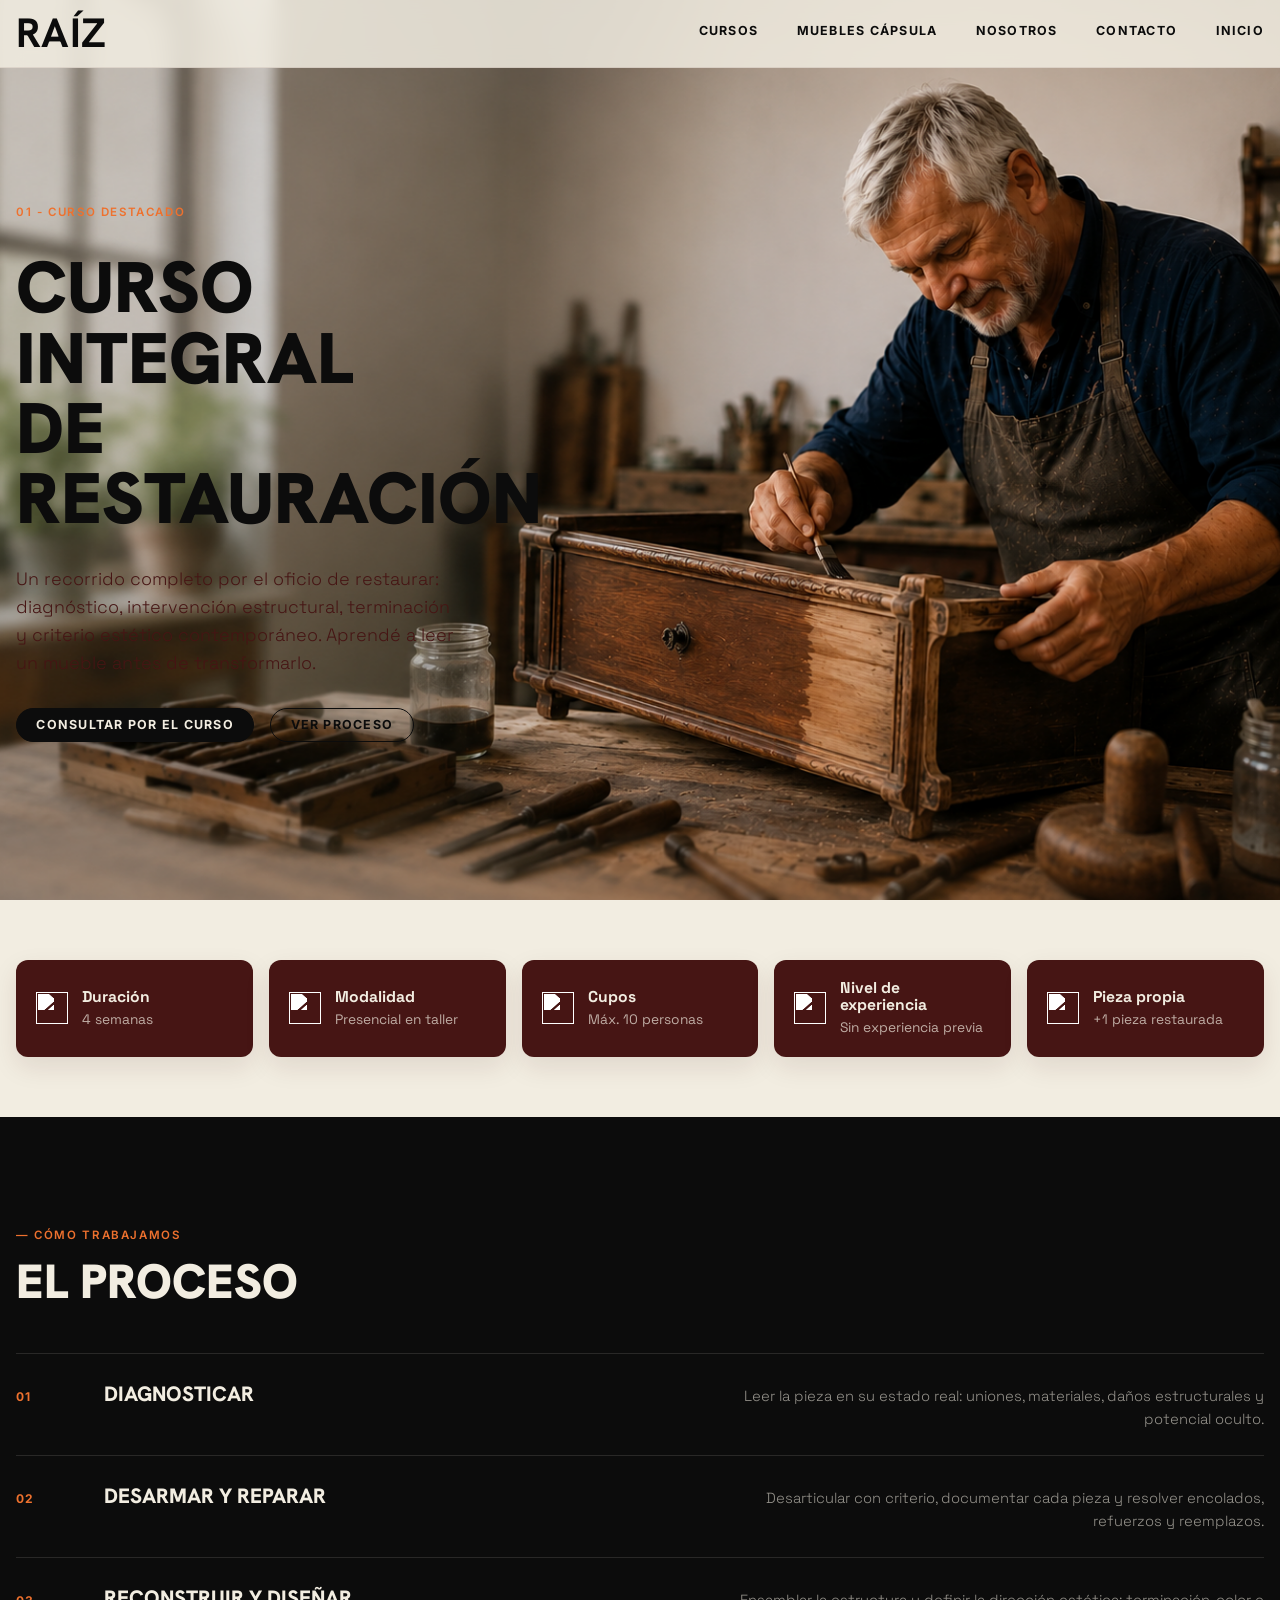
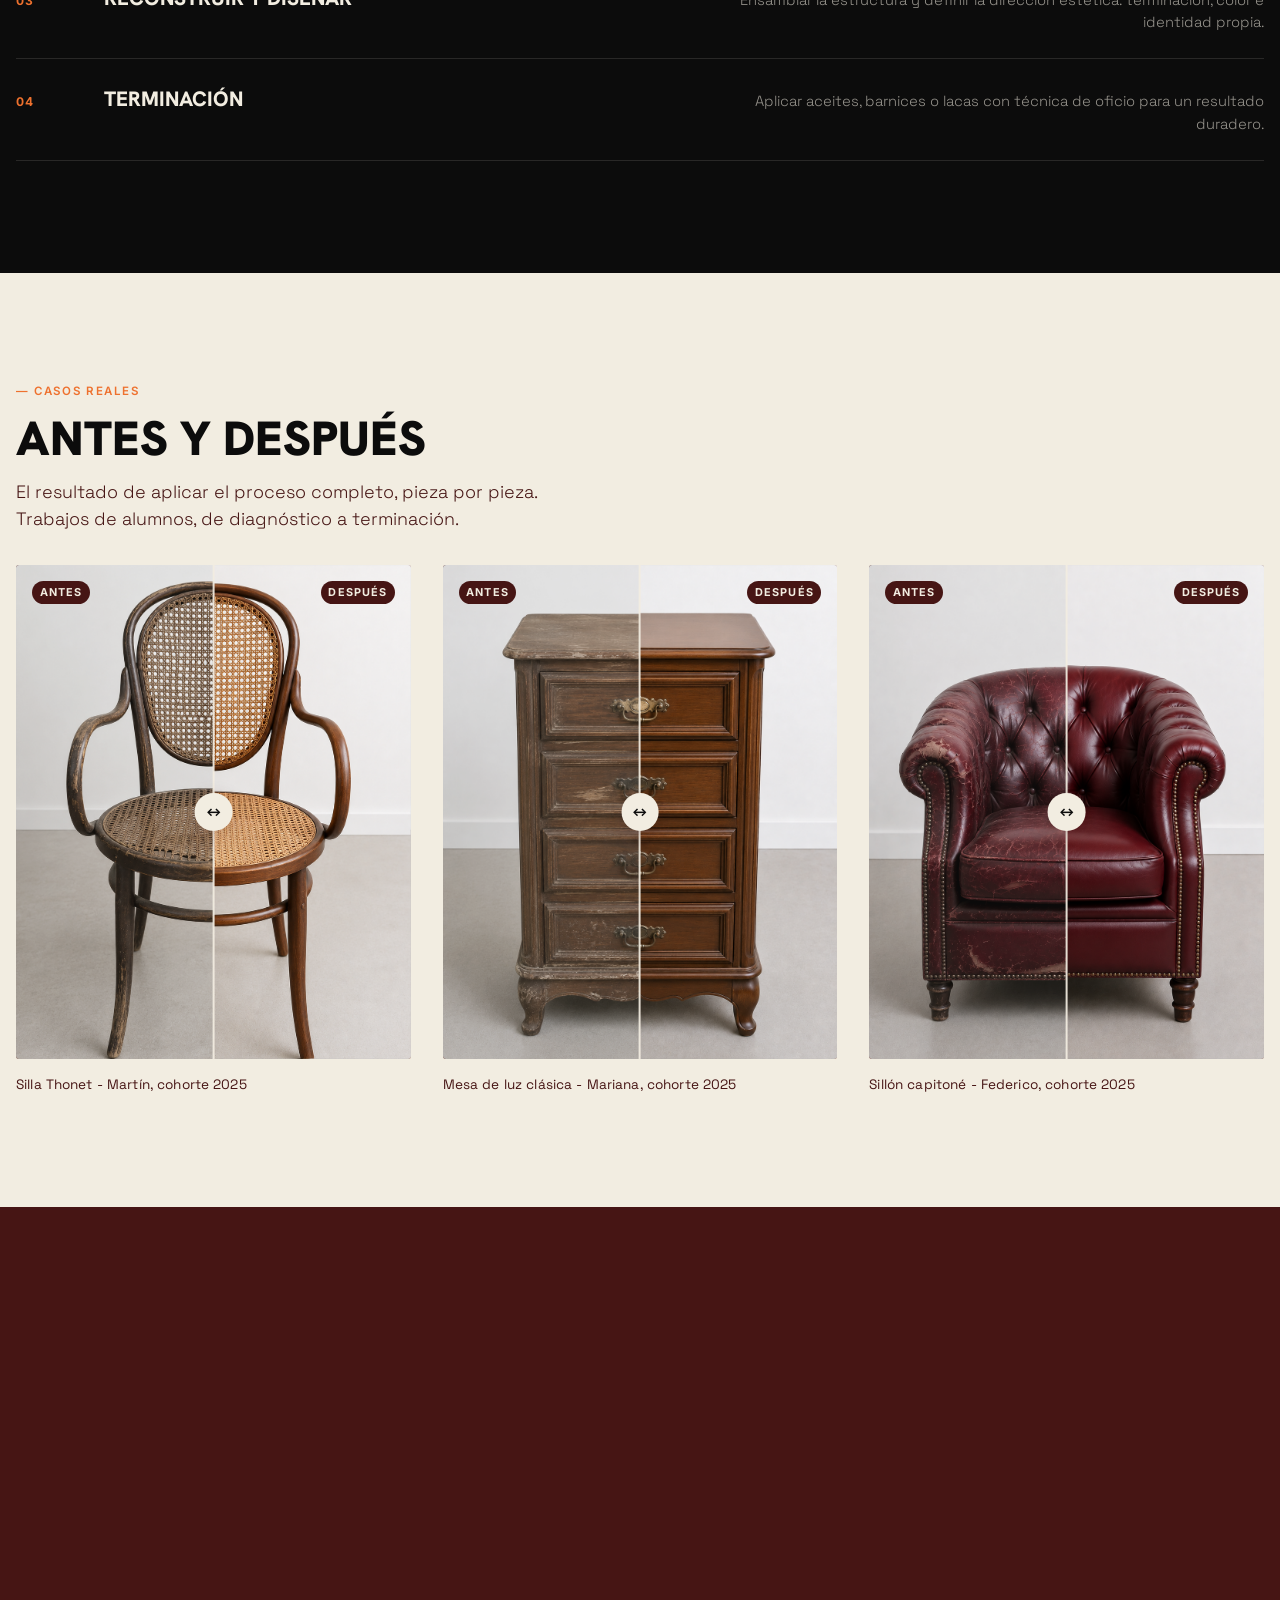
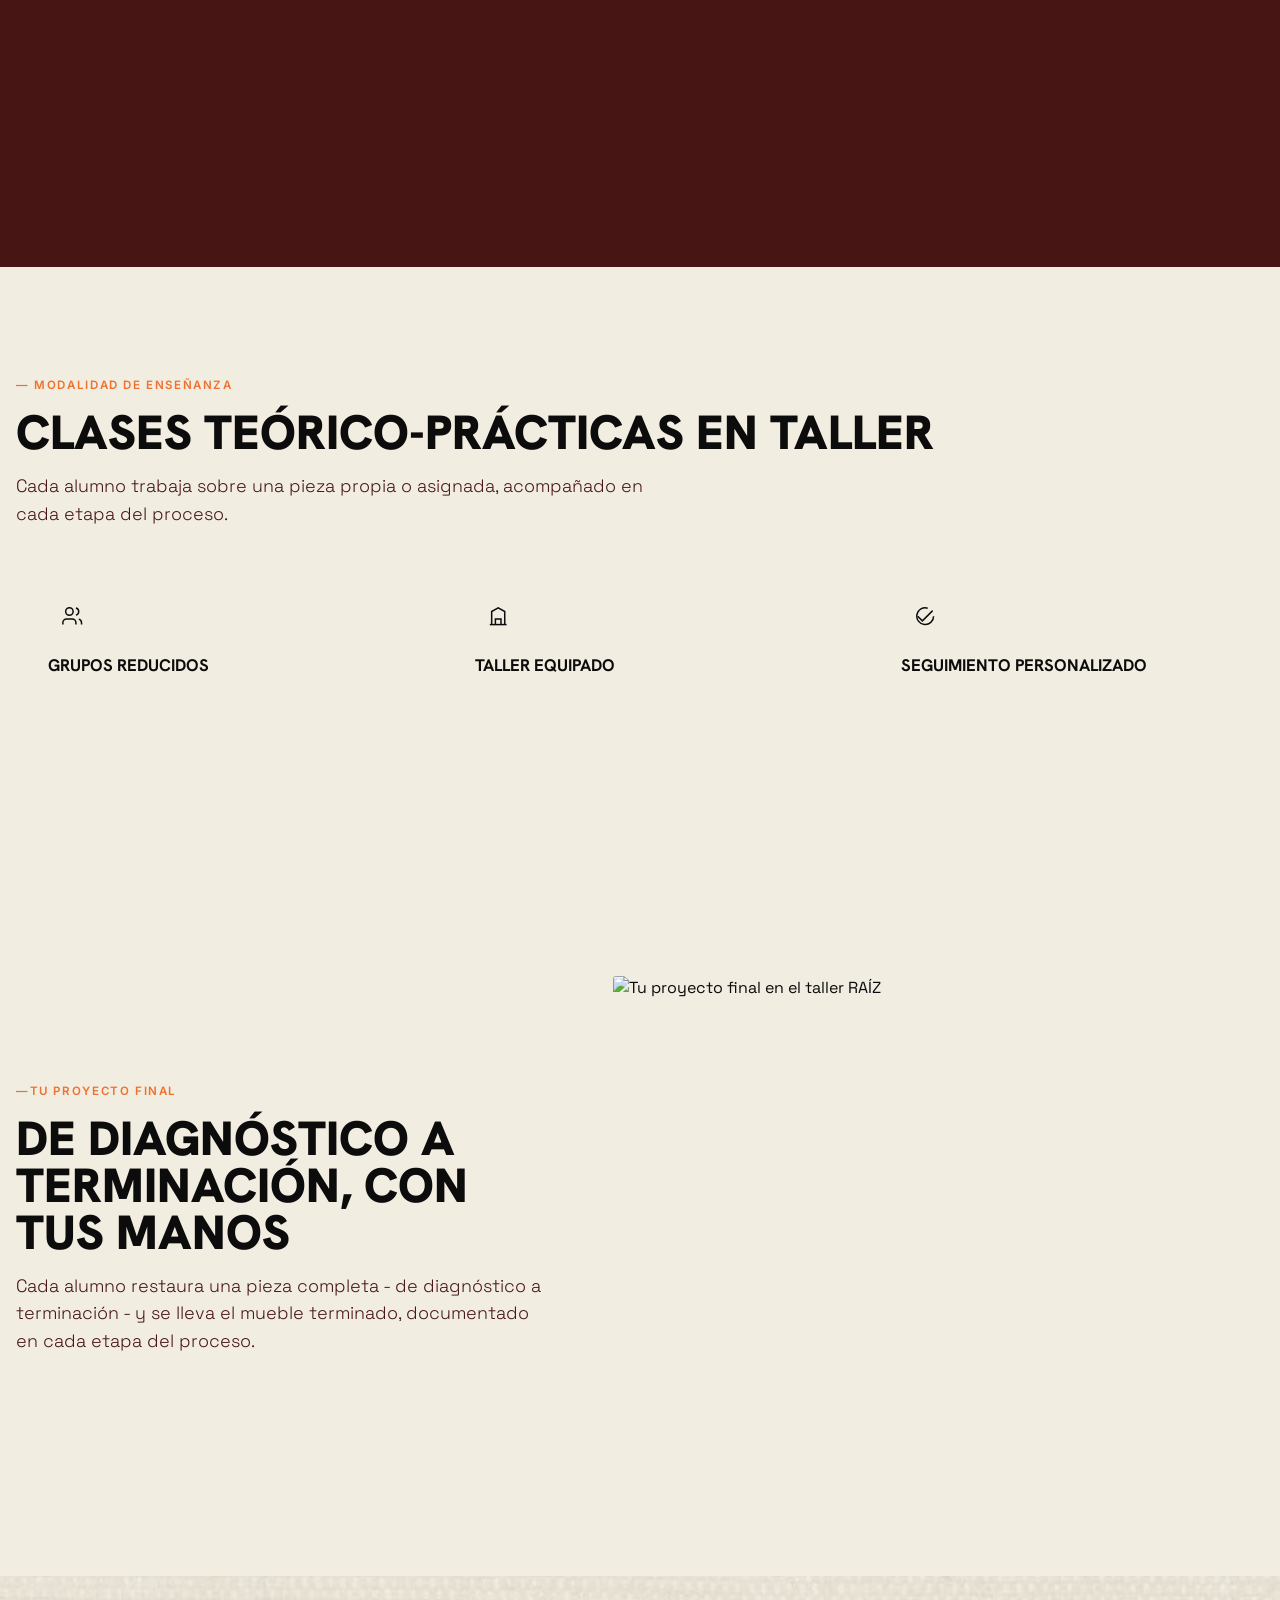
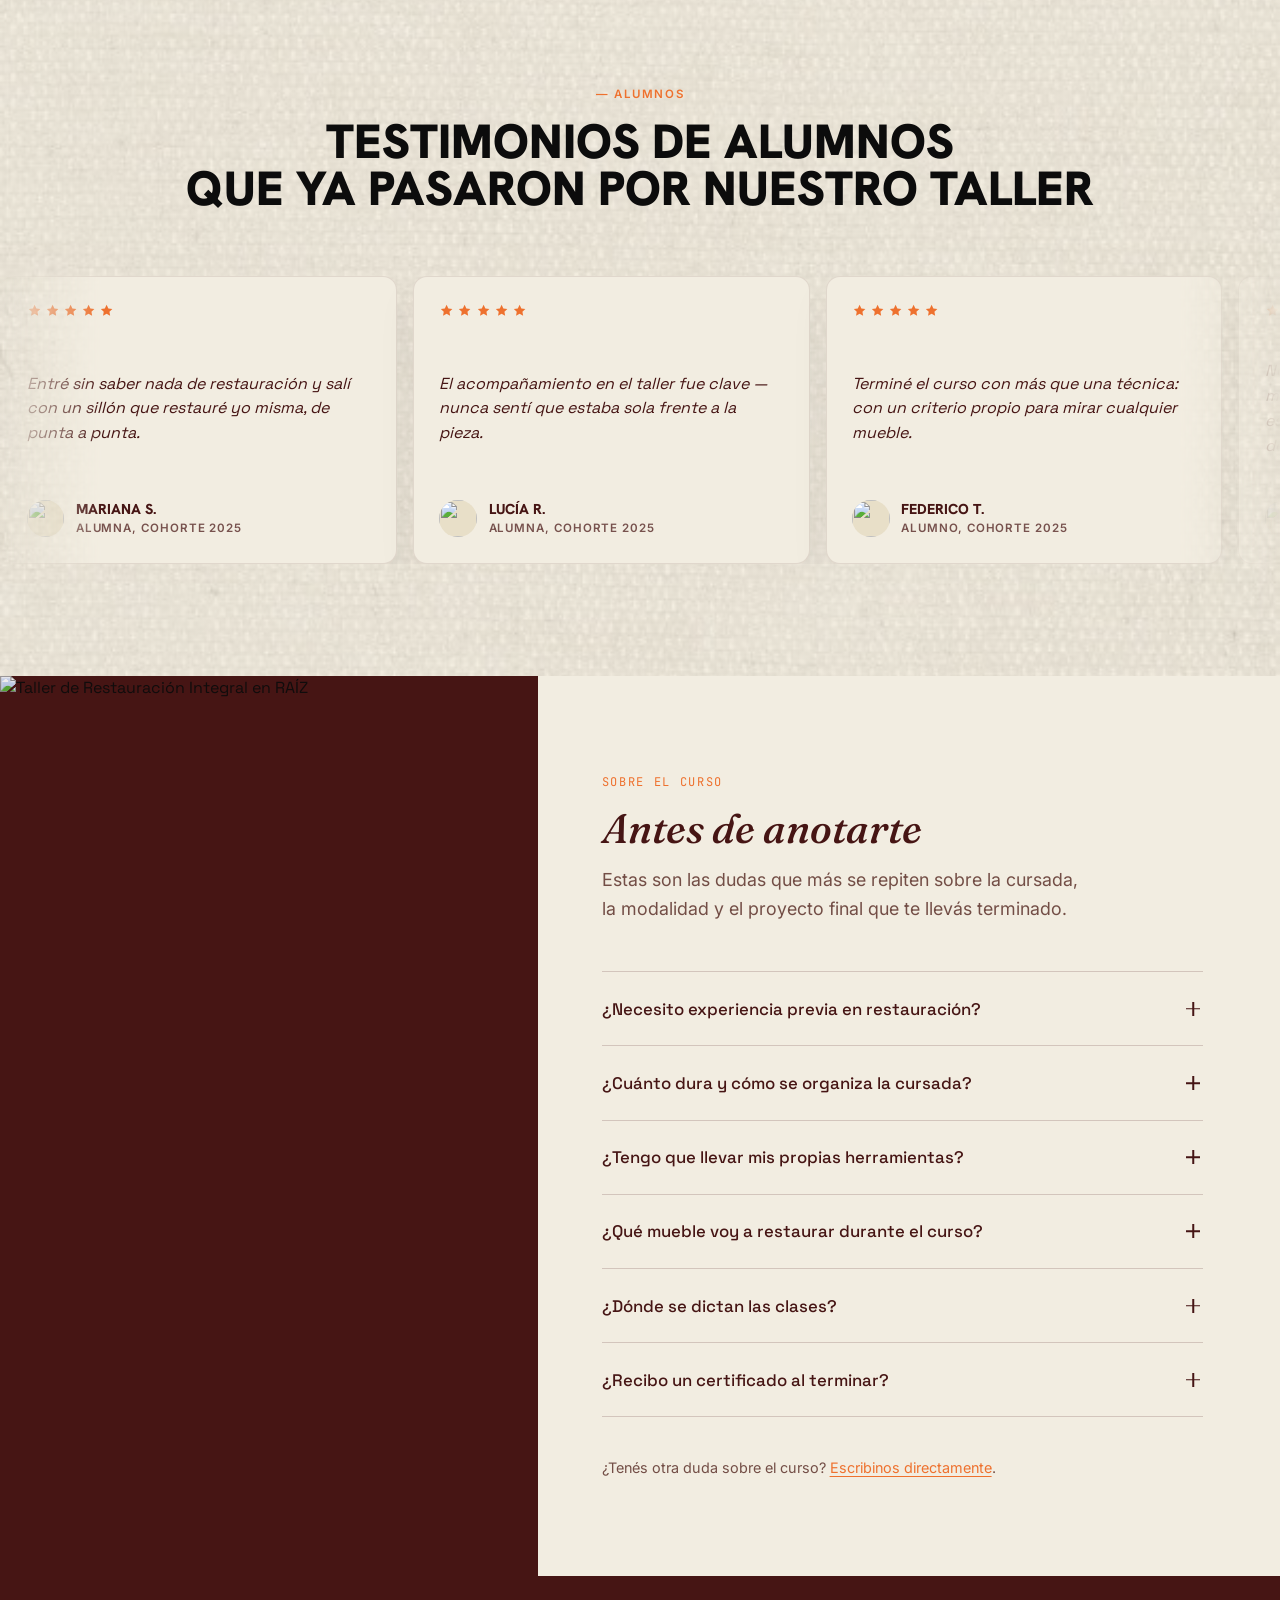
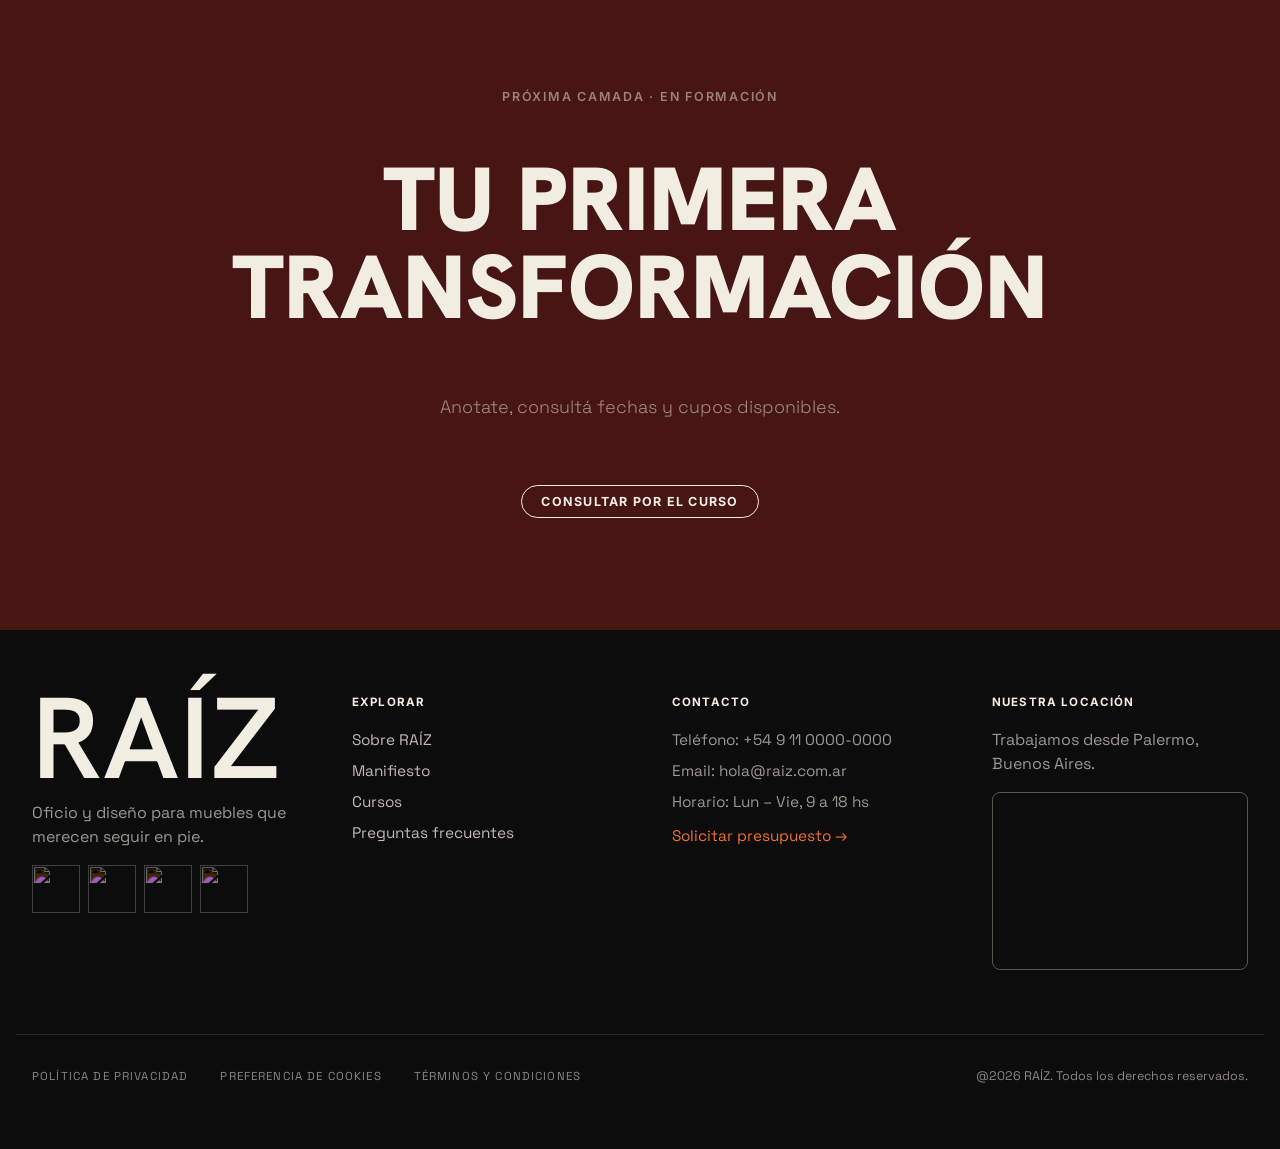
==== commit 9b738ee3: "ACT 5" ====
--- a/curso-restauracion.html
+++ b/curso-restauracion.html
@@ -3,11 +3,11 @@
 <head>
 <meta charset="UTF-8">
 <meta name="viewport" content="width=device-width, initial-scale=1.0">
-<title>Servicio integral de restauraci�n - Curso RA�Z</title>
-<meta name="description" content="Curso de Servicio integral de restauraci�n de RA�Z: m�dulos, materiales, modalidad y beneficios para quienes quieren transformar muebles con historia.">
+<title>Servicio integral de restauración - Curso RAÍZ</title>
+<meta name="description" content="Curso de Servicio integral de restauración de RAÍZ: módulos, materiales, modalidad y beneficios para quienes quieren transformar muebles con historia.">
 <link rel="preconnect" href="https://fonts.googleapis.com">
 <link rel="preconnect" href="https://fonts.gstatic.com" crossorigin>
-<link href="https://fonts.googleapis.com/css2?family=Hanken+Grotesk:wght@600;800;900&family=Space+Grotesk:wght@400;600;700&family=Inter:wght@500;600;700&display=swap" rel="stylesheet">
+<link href="https://fonts.googleapis.com/css2?family=Fraunces:ital,wght@1,500&family=Hanken+Grotesk:wght@600;800;900&family=Inter:wght@400;500;600;700&family=JetBrains+Mono:wght@500&family=Space+Grotesk:wght@400;500;600;700&display=swap" rel="stylesheet">
 <link rel="stylesheet" href="https://use.typekit.net/fam1two.css">
 <link rel="stylesheet" href="style.css">
 <link rel="stylesheet" href="curso.css">
@@ -15,13 +15,20 @@
 <body>
 
 <!-- ============================================================
-     HEADER - id�ntico al de index.html para mantener identidad
+     HEADER - idéntico al de index.html para mantener identidad
      ============================================================ -->
 <header class="header" id="header">
   <div class="envoltura">
-    <a href="index.html" class="logo-raiz logo-header" aria-label="RA�Z, inicio">
-      RA�Z
+    <a href="index.html" class="logo-raiz logo-header" aria-label="RAÍZ, inicio">
+      RAÍZ
     </a>
+    <nav class="header-nav" aria-label="Navegación principal">
+      <a href="index.html#oficios" class="header-nav__link">Cursos</a>
+      <a href="index.html#capsula" class="header-nav__link">Muebles Cápsula</a>
+      <a href="index.html#manifiesto" class="header-nav__link">Nosotros</a>
+      <a href="index.html#contacto" class="header-nav__link">Contacto</a>
+      <a href="index.html#hero" class="header-nav__link">Inicio</a>
+    </nav>
     <button class="menu-toggle" type="button" aria-controls="siteMenu" aria-expanded="false">
       <span>MENU</span>
     </button>
@@ -29,14 +36,14 @@
 </header>
 
 <!-- ============================================================
-     HERO DEL CURSO - presentaci�n + imagen + dato de duraci�n
+     HERO DEL CURSO - presentación + imagen + dato de duración
      ============================================================ -->
 <section class="curso-hero">
   <div class="envoltura curso-hero-grid">
     <div>
       <span class="ojo curso-eyebrow reveal">01 - Curso destacado</span>
-      <h1 class="curso-hero-titulo reveal">Curso integral de<br>restauraci�n<br></h1>
-      <p class="curso-hero-bajada reveal">Un recorrido completo por el oficio de restaurar: diagn�stico, intervenci�n estructural, terminaci�n y criterio est�tico contempor�neo. Aprend� a leer un mueble antes de transformarlo.</p>
+      <h1 class="curso-hero-titulo reveal">Curso integral<br>de restauración<br></h1>
+      <p class="curso-hero-bajada reveal">Un recorrido completo por el oficio de restaurar: diagnóstico, intervención estructural, terminación y criterio estético contemporáneo. Aprendé a leer un mueble antes de transformarlo.</p>
       <div class="curso-hero-acciones reveal">
         <a href="#consultar" class="btn btn-primary">
           <span>Consultar por el curso</span>
@@ -49,29 +56,48 @@
       </div>
     </div>
     <div class="curso-hero-imagen reveal">
-      <img src="assets/images/persona1.png" alt="Descripci�n de la nueva imagen">
+      <img src="assets/images/persona1.png" alt="Descripción de la nueva imagen">
     </div>
   </div>
 
 </section>
 
 <div class="curso-datos-wrap">
-  <div class="envoltura curso-datos-rapidos reveal">
-    <div class="dato-rapido">
-      <span class="dato-numero">8</span>
-      <span class="dato-label">Semanas de duraci�n</span>
-    </div>
-    <div class="dato-rapido">
-      <span class="dato-numero">04</span>
-      <span class="dato-label">M�dulos pr�cticos</span>
-    </div>
-    <div class="dato-rapido">
-      <span class="dato-numero">+1</span>
-      <span class="dato-label">Pieza propia restaurada</span>
-    </div>
-    <div class="dato-rapido">
-      <span class="dato-numero">Taller</span>
-      <span class="dato-label">Modalidad presencial</span>
+  <div class="envoltura curso-datos-rapidos">
+    <div class="dato-rapido reveal" style="--i:0">
+      <img class="dato-icono" src="assets/icons/calendario.svg.svg" alt="" aria-hidden="true">
+      <span class="dato-texto">
+        <span class="dato-titulo">Duración</span>
+        <span class="dato-bajada">4 semanas</span>
+      </span>
+    </div>
+    <div class="dato-rapido reveal" style="--i:1">
+      <img class="dato-icono" src="assets/icons/taller.svg.svg" alt="" aria-hidden="true">
+      <span class="dato-texto">
+        <span class="dato-titulo">Modalidad</span>
+        <span class="dato-bajada">Presencial en taller</span>
+      </span>
+    </div>
+    <div class="dato-rapido reveal" style="--i:2">
+      <img class="dato-icono" src="assets/icons/grupo.svg.svg" alt="" aria-hidden="true">
+      <span class="dato-texto">
+        <span class="dato-titulo">Cupos</span>
+        <span class="dato-bajada">Máx. 10 personas</span>
+      </span>
+    </div>
+    <div class="dato-rapido reveal" style="--i:3">
+      <img class="dato-icono" src="assets/icons/nivel.svg.svg" alt="" aria-hidden="true">
+      <span class="dato-texto">
+        <span class="dato-titulo">Nivel de experiencia</span>
+        <span class="dato-bajada">Sin experiencia previa</span>
+      </span>
+    </div>
+    <div class="dato-rapido reveal" style="--i:4">
+      <img class="dato-icono" src="assets/icons/check.svg.svg" alt="" aria-hidden="true">
+      <span class="dato-texto">
+        <span class="dato-titulo">Pieza propia</span>
+        <span class="dato-bajada">+1 pieza restaurada</span>
+      </span>
     </div>
   </div>
 </div>
@@ -82,14 +108,14 @@
 <section class="seccion proceso-etapas" id="proceso">
   <div class="envoltura">
     <div class="proceso-header reveal">
-      <span class="ojo">� C�mo trabajamos</span>
+      <span class="ojo">— Cómo trabajamos</span>
       <h2 class="seccion-titulo-f">El proceso</h2>
     </div>
     <ol class="proceso-lista">
       <li class="proceso-etapa reveal" style="--i:0">
         <span class="proceso-num">01</span>
         <h3 class="proceso-etapa-titulo">Diagnosticar</h3>
-        <p class="proceso-etapa-desc">Leer la pieza en su estado real: uniones, materiales, da�os estructurales y potencial oculto.</p>
+        <p class="proceso-etapa-desc">Leer la pieza en su estado real: uniones, materiales, daños estructurales y potencial oculto.</p>
       </li>
       <li class="proceso-etapa reveal" style="--i:1">
         <span class="proceso-num">02</span>
@@ -98,65 +124,65 @@
       </li>
       <li class="proceso-etapa reveal" style="--i:2">
         <span class="proceso-num">03</span>
-        <h3 class="proceso-etapa-titulo">Reconstruir y dise�ar</h3>
-        <p class="proceso-etapa-desc">Ensamblar la estructura y definir la direcci�n est�tica: terminaci�n, color e identidad propia.
+        <h3 class="proceso-etapa-titulo">Reconstruir y diseñar</h3>
+        <p class="proceso-etapa-desc">Ensamblar la estructura y definir la dirección estética: terminación, color e identidad propia.
       </li>
       <li class="proceso-etapa reveal" style="--i:3">
         <span class="proceso-num">04</span>
-        <h3 class="proceso-etapa-titulo">Terminaci�n</h3>
-        <p class="proceso-etapa-desc">Aplicar aceites, barnices o lacas con t�cnica de oficio para un resultado duradero.</p>
+        <h3 class="proceso-etapa-titulo">Terminación</h3>
+        <p class="proceso-etapa-desc">Aplicar aceites, barnices o lacas con técnica de oficio para un resultado duradero.</p>
       </li>
     </ol>
   </div>
 </section>
 
 <!-- ============================================================
-     CASOS REALES - antes / despu�s interactivo
+     CASOS REALES - antes / después interactivo
      ============================================================ -->
 <section class="seccion casos-reales" id="casos">
   <div class="envoltura">
-    <span class="ojo seccion-eyebrow reveal">� Casos reales</span>
-    <h2 class="seccion-titulo-f reveal">Antes y despu�s</h2>
-    <p class="casos-bajada reveal">El resultado de aplicar el proceso completo, pieza por pieza. Trabajos de alumnos, de diagn�stico a terminaci�n.</p>
+    <span class="ojo seccion-eyebrow reveal">— Casos reales</span>
+    <h2 class="seccion-titulo-f reveal">Antes y después</h2>
+    <p class="casos-bajada reveal">El resultado de aplicar el proceso completo, pieza por pieza. <br>Trabajos de alumnos, de diagnóstico a terminación.<br></p>
 
     <div class="casos-grid">
       <article class="caso-card reveal" style="--i:0">
         <div class="caso-slider" data-before-after>
-          <img class="caso-slider-img caso-slider-img--antes" src="assets/images/sillathonet1.png" alt="Silla thonet antes de la restauraci�n" onerror="this.style.display='none'">
+          <img class="caso-slider-img caso-slider-img--antes" src="assets/images/sillathonet1.png" alt="Silla thonet antes de la restauración" onerror="this.style.display='none'">
           <div class="caso-slider-despues">
-            <img class="caso-slider-img" src="assets/images/sillathonet2.png" alt="Silla thonet despu�s de la restauraci�n" onerror="this.style.display='none'">
+            <img class="caso-slider-img" src="assets/images/sillathonet2.png" alt="Silla thonet después de la restauración" onerror="this.style.display='none'">
           </div>
           <span class="caso-tag caso-tag--antes">ANTES</span>
-          <span class="caso-tag caso-tag--despues">DESPU�S</span>
-          <button class="caso-slider-handle" type="button" aria-label="Arrastrar comparaci�n antes y despu�s"><span aria-hidden="true">&lt;-&gt;</span></button>
-        </div>
-        <p class="caso-caption">Silla Thonet - Mart�n, cohorte 2025</p>
+          <span class="caso-tag caso-tag--despues">DESPUÉS</span>
+          <button class="caso-slider-handle" type="button" aria-label="Arrastrar comparación antes y después"><span aria-hidden="true">&lt;-&gt;</span></button>
+        </div>
+        <p class="caso-caption">Silla Thonet - Martín, cohorte 2025</p>
       </article>
 
       <article class="caso-card reveal" style="--i:1">
         <div class="caso-slider" data-before-after>
-          <img class="caso-slider-img caso-slider-img--antes" src="assets/images/mesadeluz1.png" alt="Mesa de luz cl�sica antes de la restauraci�n" onerror="this.style.display='none'">
+          <img class="caso-slider-img caso-slider-img--antes" src="assets/images/mesadeluz1.png" alt="Mesa de luz clásica antes de la restauración" onerror="this.style.display='none'">
           <div class="caso-slider-despues">
-            <img class="caso-slider-img" src="assets/images/mesadeluz2.png" alt="Mesa de luz cl�sica despu�s de la restauraci�n" onerror="this.style.display='none'">
+            <img class="caso-slider-img" src="assets/images/mesadeluz2.png" alt="Mesa de luz clásica después de la restauración" onerror="this.style.display='none'">
           </div>
           <span class="caso-tag caso-tag--antes">ANTES</span>
-          <span class="caso-tag caso-tag--despues">DESPU�S</span>
-          <button class="caso-slider-handle" type="button" aria-label="Arrastrar comparaci�n antes y despu�s"><span aria-hidden="true">&lt;-&gt;</span></button>
-        </div>
-        <p class="caso-caption">Mesa de luz cl�sica - Mariana, cohorte 2025</p>
+          <span class="caso-tag caso-tag--despues">DESPUÉS</span>
+          <button class="caso-slider-handle" type="button" aria-label="Arrastrar comparación antes y después"><span aria-hidden="true">&lt;-&gt;</span></button>
+        </div>
+        <p class="caso-caption">Mesa de luz clásica - Mariana, cohorte 2025</p>
       </article>
 
       <article class="caso-card reveal" style="--i:2">
         <div class="caso-slider" data-before-after>
-          <img class="caso-slider-img caso-slider-img--antes" src="assets/images/sillon1.png" alt="Sillon capitone antes de la restauraci�n" onerror="this.style.display='none'">
+          <img class="caso-slider-img caso-slider-img--antes" src="assets/images/sillon1.png" alt="Sillon capitone antes de la restauración" onerror="this.style.display='none'">
           <div class="caso-slider-despues">
-            <img class="caso-slider-img" src="assets/images/sillon2.png" alt="Sillon capitone despu�s de la restauraci�n" onerror="this.style.display='none'">
+            <img class="caso-slider-img" src="assets/images/sillon2.png" alt="Sillon capitone después de la restauración" onerror="this.style.display='none'">
           </div>
           <span class="caso-tag caso-tag--antes">ANTES</span>
-          <span class="caso-tag caso-tag--despues">DESPU�S</span>
-          <button class="caso-slider-handle" type="button" aria-label="Arrastrar comparaci�n antes y despu�s"><span aria-hidden="true">&lt;-&gt;</span></button>
-        </div>
-        <p class="caso-caption">Sill�n capiton� - Federico, cohorte 2025</p>
+          <span class="caso-tag caso-tag--despues">DESPUÉS</span>
+          <button class="caso-slider-handle" type="button" aria-label="Arrastrar comparación antes y después"><span aria-hidden="true">&lt;-&gt;</span></button>
+        </div>
+        <p class="caso-caption">Sillón capitoné - Federico, cohorte 2025</p>
       </article>
     </div>
   </div>
@@ -167,27 +193,27 @@
      ============================================================ -->
 <section class="seccion capacidades" id="capacidades">
   <div class="envoltura">
-    <span class="ojo seccion-eyebrow reveal">� Lo que vas a poder hacer</span>
-    <h2 class="seccion-titulo-f reveal">Capacidades que constru�s</h2>
+    <span class="ojo seccion-eyebrow reveal">— Lo que vas a poder hacer</span>
+    <h2 class="seccion-titulo-f capacidades-titulo reveal"><span>Capacidades que</span><span>construís</span></h2>
     <ul class="capacidades-grid">
       <li class="capacidad-item reveal" style="--i:0">
         <span class="capacidad-icono" style="--icono:url('assets/icons/capacidad1.svg.svg')" aria-hidden="true"></span>
         <h3 class="capacidad-titulo">Restaurar muebles antiguos</h3>
-        <p class="capacidad-desc">T�cnica estructural y terminaci�n para devolver vida a piezas con historia.</p>
+        <p class="capacidad-desc">Técnica estructural y terminación para devolver vida a piezas con historia.</p>
       </li>
       <li class="capacidad-item reveal" style="--i:1">
         <span class="capacidad-icono" style="--icono:url('assets/icons/capacidad2.svg.svg')" aria-hidden="true"></span>
-        <h3 class="capacidad-titulo">Diagnosticar da�os estructurales</h3>
-        <p class="capacidad-desc">Leer una pieza, identificar sus problemas y planificar la intervenci�n antes de tocarla.</p>
+        <h3 class="capacidad-titulo">Diagnosticar daños estructurales</h3>
+        <p class="capacidad-desc">Leer una pieza, identificar sus problemas y planificar la intervención antes de tocarla.</p>
       </li>
       <li class="capacidad-item reveal" style="--i:2">
         <span class="capacidad-icono" style="--icono:url('assets/icons/capacidad3.svg.svg')" aria-hidden="true"></span>
-        <h3 class="capacidad-titulo">Dise�ar nuevas terminaciones</h3>
-        <p class="capacidad-desc">Criterio crom�tico y t�cnica aplicada para que cada pieza cierre con identidad propia.</p>
+        <h3 class="capacidad-titulo">Diseñar nuevas terminaciones</h3>
+        <p class="capacidad-desc">Criterio cromático y técnica aplicada para que cada pieza cierre con identidad propia.</p>
       </li>
       <li class="capacidad-item reveal" style="--i:3">
         <span class="capacidad-icono" style="--icono:url('assets/icons/capacidad4.svg.svg')" aria-hidden="true"></span>
-        <h3 class="capacidad-titulo">Crear piezas contempor�neas</h3>
+        <h3 class="capacidad-titulo">Crear piezas contemporáneas</h3>
         <p class="capacidad-desc">Intervenir con criterio para que lo antiguo conviva con espacios y usos actuales.</p>
       </li>
     </ul>
@@ -195,13 +221,13 @@
 </section>
 
 <!-- ============================================================
-     M�TODO DE ENSE�ANZA
+     MÉTODO DE ENSEÑANZA
      ============================================================ -->
 <section class="seccion curso-metodo">
   <div class="envoltura">
-    <span class="ojo seccion-eyebrow reveal">� Modalidad de ense�anza</span>
-    <h2 class="titulo-display seccion-titulo curso-titulo-amplio reveal">Clases te�rico-pr�cticas en taller</h2>
-    <p class="curso-metodo-bajada reveal">Cada alumno trabaja sobre una pieza propia o asignada, acompa�ado en cada etapa del proceso.</p>
+    <span class="ojo seccion-eyebrow reveal">— Modalidad de enseñanza</span>
+    <h2 class="titulo-display seccion-titulo curso-titulo-amplio reveal">Clases teórico-prácticas en taller</h2>
+    <p class="curso-metodo-bajada reveal">Cada alumno trabaja sobre una pieza propia o asignada, acompañado en cada etapa del proceso.</p>
 
     <div class="incluye-grid">
       <div class="incluye-item reveal" style="--i:0">
@@ -226,12 +252,12 @@
 <section class="seccion proyecto-final">
   <div class="envoltura proyecto-final-grid">
     <div class="reveal">
-      <span class="ojo seccion-eyebrow">�Tu proyecto final</span>
-      <h2 class="seccion-titulo-f">De diagn�stico a terminaci�n, con tus manos</h2>
-      <p>Cada alumno restaura una pieza completa - de diagn�stico a terminaci�n - y se lleva el mueble terminado, documentado en cada etapa del proceso.</p>
+      <span class="ojo seccion-eyebrow">—Tu proyecto final</span>
+      <h2 class="seccion-titulo-f">De diagnóstico a terminación, con tus manos</h2>
+      <p>Cada alumno restaura una pieza completa - de diagnóstico a terminación - y se lleva el mueble terminado, documentado en cada etapa del proceso.</p>
     </div>
     <div class="proyecto-final-imagen reveal" style="--i:1">
-      <img src="assets/images/tuproyecto.png" alt="Tu proyecto final en el taller RA�Z">
+      <img src="assets/images/tuproyecto.png" alt="Tu proyecto final en el taller RAÍZ">
     </div>
   </div>
 </section>
@@ -241,93 +267,173 @@
      ============================================================ -->
 <section class="seccion alumnos">
   <div class="envoltura">
-    <span class="ojo seccion-eyebrow reveal">� Alumnos</span>
+    <span class="ojo seccion-eyebrow reveal">— Alumnos</span>
     <h2 class="seccion-titulo-f reveal"><span>Testimonios de alumnos</span><span>que ya pasaron por nuestro taller</span></h2>
   </div>
 
   <div class="alumnos-marquee reveal" aria-label="Testimonios de alumnos">
     <div class="alumnos-track">
-      <button class="alumno-card alumno-card--claro" type="button" data-texto="Entr� sin saber nada de restauraci�n y sal� con un sill�n que restaur� yo misma, de punta a punta." data-nombre="Mariana S." data-rol="Alumna, cohorte 2025">
-        <span class="alumno-estrellas" aria-label="5 estrellas"><svg viewBox="0 0 24 24" aria-hidden="true"><path d="M12 2.8l2.8 5.7 6.3.9-4.6 4.4 1.1 6.2-5.6-2.9L6.4 20l1.1-6.2-4.6-4.4 6.3-.9L12 2.8z"/></svg><svg viewBox="0 0 24 24" aria-hidden="true"><path d="M12 2.8l2.8 5.7 6.3.9-4.6 4.4 1.1 6.2-5.6-2.9L6.4 20l1.1-6.2-4.6-4.4 6.3-.9L12 2.8z"/></svg><svg viewBox="0 0 24 24" aria-hidden="true"><path d="M12 2.8l2.8 5.7 6.3.9-4.6 4.4 1.1 6.2-5.6-2.9L6.4 20l1.1-6.2-4.6-4.4 6.3-.9L12 2.8z"/></svg><svg viewBox="0 0 24 24" aria-hidden="true"><path d="M12 2.8l2.8 5.7 6.3.9-4.6 4.4 1.1 6.2-5.6-2.9L6.4 20l1.1-6.2-4.6-4.4 6.3-.9L12 2.8z"/></svg><svg viewBox="0 0 24 24" aria-hidden="true"><path d="M12 2.8l2.8 5.7 6.3.9-4.6 4.4 1.1 6.2-5.6-2.9L6.4 20l1.1-6.2-4.6-4.4 6.3-.9L12 2.8z"/></svg></span>
-        <blockquote>Entr� sin saber nada de restauraci�n y sal� con un sill�n que restaur� yo misma, de punta a punta.</blockquote>
-        <span class="alumno-meta"><strong>Mariana S.</strong><span>Alumna, cohorte 2025</span></span>
-      </button>
-      <button class="alumno-card alumno-card--crudo" type="button" data-texto="El acompa�amiento en el taller fue clave � nunca sent� que estaba sola frente a la pieza." data-nombre="Luc�a R." data-rol="Alumna, cohorte 2025">
-        <span class="alumno-estrellas" aria-label="5 estrellas"><svg viewBox="0 0 24 24" aria-hidden="true"><path d="M12 2.8l2.8 5.7 6.3.9-4.6 4.4 1.1 6.2-5.6-2.9L6.4 20l1.1-6.2-4.6-4.4 6.3-.9L12 2.8z"/></svg><svg viewBox="0 0 24 24" aria-hidden="true"><path d="M12 2.8l2.8 5.7 6.3.9-4.6 4.4 1.1 6.2-5.6-2.9L6.4 20l1.1-6.2-4.6-4.4 6.3-.9L12 2.8z"/></svg><svg viewBox="0 0 24 24" aria-hidden="true"><path d="M12 2.8l2.8 5.7 6.3.9-4.6 4.4 1.1 6.2-5.6-2.9L6.4 20l1.1-6.2-4.6-4.4 6.3-.9L12 2.8z"/></svg><svg viewBox="0 0 24 24" aria-hidden="true"><path d="M12 2.8l2.8 5.7 6.3.9-4.6 4.4 1.1 6.2-5.6-2.9L6.4 20l1.1-6.2-4.6-4.4 6.3-.9L12 2.8z"/></svg><svg viewBox="0 0 24 24" aria-hidden="true"><path d="M12 2.8l2.8 5.7 6.3.9-4.6 4.4 1.1 6.2-5.6-2.9L6.4 20l1.1-6.2-4.6-4.4 6.3-.9L12 2.8z"/></svg></span>
-        <blockquote>El acompa�amiento en el taller fue clave � nunca sent� que estaba sola frente a la pieza.</blockquote>
-        <span class="alumno-meta"><strong>Luc�a R.</strong><span>Alumna, cohorte 2025</span></span>
-      </button>
-      <button class="alumno-card alumno-card--claro" type="button" data-texto="Termin� el curso con m�s que una t�cnica: con un criterio propio para mirar cualquier mueble." data-nombre="Federico T." data-rol="Alumno, cohorte 2025">
-        <span class="alumno-estrellas" aria-label="5 estrellas"><svg viewBox="0 0 24 24" aria-hidden="true"><path d="M12 2.8l2.8 5.7 6.3.9-4.6 4.4 1.1 6.2-5.6-2.9L6.4 20l1.1-6.2-4.6-4.4 6.3-.9L12 2.8z"/></svg><svg viewBox="0 0 24 24" aria-hidden="true"><path d="M12 2.8l2.8 5.7 6.3.9-4.6 4.4 1.1 6.2-5.6-2.9L6.4 20l1.1-6.2-4.6-4.4 6.3-.9L12 2.8z"/></svg><svg viewBox="0 0 24 24" aria-hidden="true"><path d="M12 2.8l2.8 5.7 6.3.9-4.6 4.4 1.1 6.2-5.6-2.9L6.4 20l1.1-6.2-4.6-4.4 6.3-.9L12 2.8z"/></svg><svg viewBox="0 0 24 24" aria-hidden="true"><path d="M12 2.8l2.8 5.7 6.3.9-4.6 4.4 1.1 6.2-5.6-2.9L6.4 20l1.1-6.2-4.6-4.4 6.3-.9L12 2.8z"/></svg><svg viewBox="0 0 24 24" aria-hidden="true"><path d="M12 2.8l2.8 5.7 6.3.9-4.6 4.4 1.1 6.2-5.6-2.9L6.4 20l1.1-6.2-4.6-4.4 6.3-.9L12 2.8z"/></svg></span>
-        <blockquote>Termin� el curso con m�s que una t�cnica: con un criterio propio para mirar cualquier mueble.</blockquote>
-        <span class="alumno-meta"><strong>Federico T.</strong><span>Alumno, cohorte 2025</span></span>
-      </button>
-      <button class="alumno-card alumno-card--crudo" type="button" data-texto="No esperaba que un curso de restauraci�n me ense�ara tanto sobre paciencia. La estructura del mueble te obliga a ir despacio." data-nombre="Camila V." data-rol="Alumna, cohorte 2025">
-        <span class="alumno-estrellas" aria-label="5 estrellas"><svg viewBox="0 0 24 24" aria-hidden="true"><path d="M12 2.8l2.8 5.7 6.3.9-4.6 4.4 1.1 6.2-5.6-2.9L6.4 20l1.1-6.2-4.6-4.4 6.3-.9L12 2.8z"/></svg><svg viewBox="0 0 24 24" aria-hidden="true"><path d="M12 2.8l2.8 5.7 6.3.9-4.6 4.4 1.1 6.2-5.6-2.9L6.4 20l1.1-6.2-4.6-4.4 6.3-.9L12 2.8z"/></svg><svg viewBox="0 0 24 24" aria-hidden="true"><path d="M12 2.8l2.8 5.7 6.3.9-4.6 4.4 1.1 6.2-5.6-2.9L6.4 20l1.1-6.2-4.6-4.4 6.3-.9L12 2.8z"/></svg><svg viewBox="0 0 24 24" aria-hidden="true"><path d="M12 2.8l2.8 5.7 6.3.9-4.6 4.4 1.1 6.2-5.6-2.9L6.4 20l1.1-6.2-4.6-4.4 6.3-.9L12 2.8z"/></svg><svg viewBox="0 0 24 24" aria-hidden="true"><path d="M12 2.8l2.8 5.7 6.3.9-4.6 4.4 1.1 6.2-5.6-2.9L6.4 20l1.1-6.2-4.6-4.4 6.3-.9L12 2.8z"/></svg></span>
-        <blockquote>No esperaba que un curso de restauraci�n me ense�ara tanto sobre paciencia. La estructura del mueble te obliga a ir despacio.</blockquote>
-        <span class="alumno-meta"><strong>Camila V.</strong><span>Alumna, cohorte 2025</span></span>
-      </button>
-      <button class="alumno-card alumno-card--claro" type="button" data-texto="Llegu� pensando en lijar y barnizar, y termin� entendiendo de maderas, uniones, tapizados. Fue mucho m�s de lo que imagin�." data-nombre="Mart�n P." data-rol="Alumno, cohorte 2025">
-        <span class="alumno-estrellas" aria-label="5 estrellas"><svg viewBox="0 0 24 24" aria-hidden="true"><path d="M12 2.8l2.8 5.7 6.3.9-4.6 4.4 1.1 6.2-5.6-2.9L6.4 20l1.1-6.2-4.6-4.4 6.3-.9L12 2.8z"/></svg><svg viewBox="0 0 24 24" aria-hidden="true"><path d="M12 2.8l2.8 5.7 6.3.9-4.6 4.4 1.1 6.2-5.6-2.9L6.4 20l1.1-6.2-4.6-4.4 6.3-.9L12 2.8z"/></svg><svg viewBox="0 0 24 24" aria-hidden="true"><path d="M12 2.8l2.8 5.7 6.3.9-4.6 4.4 1.1 6.2-5.6-2.9L6.4 20l1.1-6.2-4.6-4.4 6.3-.9L12 2.8z"/></svg><svg viewBox="0 0 24 24" aria-hidden="true"><path d="M12 2.8l2.8 5.7 6.3.9-4.6 4.4 1.1 6.2-5.6-2.9L6.4 20l1.1-6.2-4.6-4.4 6.3-.9L12 2.8z"/></svg><svg viewBox="0 0 24 24" aria-hidden="true"><path d="M12 2.8l2.8 5.7 6.3.9-4.6 4.4 1.1 6.2-5.6-2.9L6.4 20l1.1-6.2-4.6-4.4 6.3-.9L12 2.8z"/></svg></span>
-        <blockquote>Llegu� pensando en lijar y barnizar, y termin� entendiendo de maderas, uniones, tapizados. Fue mucho m�s de lo que imagin�.</blockquote>
-        <span class="alumno-meta"><strong>Mart�n P.</strong><span>Alumno, cohorte 2025</span></span>
-      </button>
-      <button class="alumno-card alumno-card--crudo" type="button" data-texto="Traje una silla de mi abuela que nadie se animaba a tocar. Hoy est� en mi living y la uso todos los d�as." data-nombre="Julia M." data-rol="Alumna, cohorte 2025">
-        <span class="alumno-estrellas" aria-label="5 estrellas"><svg viewBox="0 0 24 24" aria-hidden="true"><path d="M12 2.8l2.8 5.7 6.3.9-4.6 4.4 1.1 6.2-5.6-2.9L6.4 20l1.1-6.2-4.6-4.4 6.3-.9L12 2.8z"/></svg><svg viewBox="0 0 24 24" aria-hidden="true"><path d="M12 2.8l2.8 5.7 6.3.9-4.6 4.4 1.1 6.2-5.6-2.9L6.4 20l1.1-6.2-4.6-4.4 6.3-.9L12 2.8z"/></svg><svg viewBox="0 0 24 24" aria-hidden="true"><path d="M12 2.8l2.8 5.7 6.3.9-4.6 4.4 1.1 6.2-5.6-2.9L6.4 20l1.1-6.2-4.6-4.4 6.3-.9L12 2.8z"/></svg><svg viewBox="0 0 24 24" aria-hidden="true"><path d="M12 2.8l2.8 5.7 6.3.9-4.6 4.4 1.1 6.2-5.6-2.9L6.4 20l1.1-6.2-4.6-4.4 6.3-.9L12 2.8z"/></svg><svg viewBox="0 0 24 24" aria-hidden="true"><path d="M12 2.8l2.8 5.7 6.3.9-4.6 4.4 1.1 6.2-5.6-2.9L6.4 20l1.1-6.2-4.6-4.4 6.3-.9L12 2.8z"/></svg></span>
-        <blockquote>Traje una silla de mi abuela que nadie se animaba a tocar. Hoy est� en mi living y la uso todos los d�as.</blockquote>
-        <span class="alumno-meta"><strong>Julia M.</strong><span>Alumna, cohorte 2025</span></span>
-      </button>
-
-      <button class="alumno-card alumno-card--claro" type="button" data-texto="Entr� sin saber nada de restauraci�n y sal� con un sill�n que restaur� yo misma, de punta a punta." data-nombre="Mariana S." data-rol="Alumna, cohorte 2025" aria-hidden="true" tabindex="-1">
-        <span class="alumno-estrellas" aria-label="5 estrellas"><svg viewBox="0 0 24 24" aria-hidden="true"><path d="M12 2.8l2.8 5.7 6.3.9-4.6 4.4 1.1 6.2-5.6-2.9L6.4 20l1.1-6.2-4.6-4.4 6.3-.9L12 2.8z"/></svg><svg viewBox="0 0 24 24" aria-hidden="true"><path d="M12 2.8l2.8 5.7 6.3.9-4.6 4.4 1.1 6.2-5.6-2.9L6.4 20l1.1-6.2-4.6-4.4 6.3-.9L12 2.8z"/></svg><svg viewBox="0 0 24 24" aria-hidden="true"><path d="M12 2.8l2.8 5.7 6.3.9-4.6 4.4 1.1 6.2-5.6-2.9L6.4 20l1.1-6.2-4.6-4.4 6.3-.9L12 2.8z"/></svg><svg viewBox="0 0 24 24" aria-hidden="true"><path d="M12 2.8l2.8 5.7 6.3.9-4.6 4.4 1.1 6.2-5.6-2.9L6.4 20l1.1-6.2-4.6-4.4 6.3-.9L12 2.8z"/></svg><svg viewBox="0 0 24 24" aria-hidden="true"><path d="M12 2.8l2.8 5.7 6.3.9-4.6 4.4 1.1 6.2-5.6-2.9L6.4 20l1.1-6.2-4.6-4.4 6.3-.9L12 2.8z"/></svg></span>
-        <blockquote>Entr� sin saber nada de restauraci�n y sal� con un sill�n que restaur� yo misma, de punta a punta.</blockquote>
-        <span class="alumno-meta"><strong>Mariana S.</strong><span>Alumna, cohorte 2025</span></span>
-      </button>
-      <button class="alumno-card alumno-card--crudo" type="button" data-texto="El acompa�amiento en el taller fue clave � nunca sent� que estaba sola frente a la pieza." data-nombre="Luc�a R." data-rol="Alumna, cohorte 2025" aria-hidden="true" tabindex="-1">
-        <span class="alumno-estrellas" aria-label="5 estrellas"><svg viewBox="0 0 24 24" aria-hidden="true"><path d="M12 2.8l2.8 5.7 6.3.9-4.6 4.4 1.1 6.2-5.6-2.9L6.4 20l1.1-6.2-4.6-4.4 6.3-.9L12 2.8z"/></svg><svg viewBox="0 0 24 24" aria-hidden="true"><path d="M12 2.8l2.8 5.7 6.3.9-4.6 4.4 1.1 6.2-5.6-2.9L6.4 20l1.1-6.2-4.6-4.4 6.3-.9L12 2.8z"/></svg><svg viewBox="0 0 24 24" aria-hidden="true"><path d="M12 2.8l2.8 5.7 6.3.9-4.6 4.4 1.1 6.2-5.6-2.9L6.4 20l1.1-6.2-4.6-4.4 6.3-.9L12 2.8z"/></svg><svg viewBox="0 0 24 24" aria-hidden="true"><path d="M12 2.8l2.8 5.7 6.3.9-4.6 4.4 1.1 6.2-5.6-2.9L6.4 20l1.1-6.2-4.6-4.4 6.3-.9L12 2.8z"/></svg><svg viewBox="0 0 24 24" aria-hidden="true"><path d="M12 2.8l2.8 5.7 6.3.9-4.6 4.4 1.1 6.2-5.6-2.9L6.4 20l1.1-6.2-4.6-4.4 6.3-.9L12 2.8z"/></svg></span>
-        <blockquote>El acompa�amiento en el taller fue clave � nunca sent� que estaba sola frente a la pieza.</blockquote>
-        <span class="alumno-meta"><strong>Luc�a R.</strong><span>Alumna, cohorte 2025</span></span>
-      </button>
-      <button class="alumno-card alumno-card--claro" type="button" data-texto="Termin� el curso con m�s que una t�cnica: con un criterio propio para mirar cualquier mueble." data-nombre="Federico T." data-rol="Alumno, cohorte 2025" aria-hidden="true" tabindex="-1">
-        <span class="alumno-estrellas" aria-label="5 estrellas"><svg viewBox="0 0 24 24" aria-hidden="true"><path d="M12 2.8l2.8 5.7 6.3.9-4.6 4.4 1.1 6.2-5.6-2.9L6.4 20l1.1-6.2-4.6-4.4 6.3-.9L12 2.8z"/></svg><svg viewBox="0 0 24 24" aria-hidden="true"><path d="M12 2.8l2.8 5.7 6.3.9-4.6 4.4 1.1 6.2-5.6-2.9L6.4 20l1.1-6.2-4.6-4.4 6.3-.9L12 2.8z"/></svg><svg viewBox="0 0 24 24" aria-hidden="true"><path d="M12 2.8l2.8 5.7 6.3.9-4.6 4.4 1.1 6.2-5.6-2.9L6.4 20l1.1-6.2-4.6-4.4 6.3-.9L12 2.8z"/></svg><svg viewBox="0 0 24 24" aria-hidden="true"><path d="M12 2.8l2.8 5.7 6.3.9-4.6 4.4 1.1 6.2-5.6-2.9L6.4 20l1.1-6.2-4.6-4.4 6.3-.9L12 2.8z"/></svg><svg viewBox="0 0 24 24" aria-hidden="true"><path d="M12 2.8l2.8 5.7 6.3.9-4.6 4.4 1.1 6.2-5.6-2.9L6.4 20l1.1-6.2-4.6-4.4 6.3-.9L12 2.8z"/></svg></span>
-        <blockquote>Termin� el curso con m�s que una t�cnica: con un criterio propio para mirar cualquier mueble.</blockquote>
-        <span class="alumno-meta"><strong>Federico T.</strong><span>Alumno, cohorte 2025</span></span>
-      </button>
-      <button class="alumno-card alumno-card--crudo" type="button" data-texto="No esperaba que un curso de restauraci�n me ense�ara tanto sobre paciencia. La estructura del mueble te obliga a ir despacio." data-nombre="Camila V." data-rol="Alumna, cohorte 2025" aria-hidden="true" tabindex="-1">
-        <span class="alumno-estrellas" aria-label="5 estrellas"><svg viewBox="0 0 24 24" aria-hidden="true"><path d="M12 2.8l2.8 5.7 6.3.9-4.6 4.4 1.1 6.2-5.6-2.9L6.4 20l1.1-6.2-4.6-4.4 6.3-.9L12 2.8z"/></svg><svg viewBox="0 0 24 24" aria-hidden="true"><path d="M12 2.8l2.8 5.7 6.3.9-4.6 4.4 1.1 6.2-5.6-2.9L6.4 20l1.1-6.2-4.6-4.4 6.3-.9L12 2.8z"/></svg><svg viewBox="0 0 24 24" aria-hidden="true"><path d="M12 2.8l2.8 5.7 6.3.9-4.6 4.4 1.1 6.2-5.6-2.9L6.4 20l1.1-6.2-4.6-4.4 6.3-.9L12 2.8z"/></svg><svg viewBox="0 0 24 24" aria-hidden="true"><path d="M12 2.8l2.8 5.7 6.3.9-4.6 4.4 1.1 6.2-5.6-2.9L6.4 20l1.1-6.2-4.6-4.4 6.3-.9L12 2.8z"/></svg><svg viewBox="0 0 24 24" aria-hidden="true"><path d="M12 2.8l2.8 5.7 6.3.9-4.6 4.4 1.1 6.2-5.6-2.9L6.4 20l1.1-6.2-4.6-4.4 6.3-.9L12 2.8z"/></svg></span>
-        <blockquote>No esperaba que un curso de restauraci�n me ense�ara tanto sobre paciencia. La estructura del mueble te obliga a ir despacio.</blockquote>
-        <span class="alumno-meta"><strong>Camila V.</strong><span>Alumna, cohorte 2025</span></span>
-      </button>
-      <button class="alumno-card alumno-card--claro" type="button" data-texto="Llegu� pensando en lijar y barnizar, y termin� entendiendo de maderas, uniones, tapizados. Fue mucho m�s de lo que imagin�." data-nombre="Mart�n P." data-rol="Alumno, cohorte 2025" aria-hidden="true" tabindex="-1">
-        <span class="alumno-estrellas" aria-label="5 estrellas"><svg viewBox="0 0 24 24" aria-hidden="true"><path d="M12 2.8l2.8 5.7 6.3.9-4.6 4.4 1.1 6.2-5.6-2.9L6.4 20l1.1-6.2-4.6-4.4 6.3-.9L12 2.8z"/></svg><svg viewBox="0 0 24 24" aria-hidden="true"><path d="M12 2.8l2.8 5.7 6.3.9-4.6 4.4 1.1 6.2-5.6-2.9L6.4 20l1.1-6.2-4.6-4.4 6.3-.9L12 2.8z"/></svg><svg viewBox="0 0 24 24" aria-hidden="true"><path d="M12 2.8l2.8 5.7 6.3.9-4.6 4.4 1.1 6.2-5.6-2.9L6.4 20l1.1-6.2-4.6-4.4 6.3-.9L12 2.8z"/></svg><svg viewBox="0 0 24 24" aria-hidden="true"><path d="M12 2.8l2.8 5.7 6.3.9-4.6 4.4 1.1 6.2-5.6-2.9L6.4 20l1.1-6.2-4.6-4.4 6.3-.9L12 2.8z"/></svg><svg viewBox="0 0 24 24" aria-hidden="true"><path d="M12 2.8l2.8 5.7 6.3.9-4.6 4.4 1.1 6.2-5.6-2.9L6.4 20l1.1-6.2-4.6-4.4 6.3-.9L12 2.8z"/></svg></span>
-        <blockquote>Llegu� pensando en lijar y barnizar, y termin� entendiendo de maderas, uniones, tapizados. Fue mucho m�s de lo que imagin�.</blockquote>
-        <span class="alumno-meta"><strong>Mart�n P.</strong><span>Alumno, cohorte 2025</span></span>
-      </button>
-      <button class="alumno-card alumno-card--crudo" type="button" data-texto="Traje una silla de mi abuela que nadie se animaba a tocar. Hoy est� en mi living y la uso todos los d�as." data-nombre="Julia M." data-rol="Alumna, cohorte 2025" aria-hidden="true" tabindex="-1">
-        <span class="alumno-estrellas" aria-label="5 estrellas"><svg viewBox="0 0 24 24" aria-hidden="true"><path d="M12 2.8l2.8 5.7 6.3.9-4.6 4.4 1.1 6.2-5.6-2.9L6.4 20l1.1-6.2-4.6-4.4 6.3-.9L12 2.8z"/></svg><svg viewBox="0 0 24 24" aria-hidden="true"><path d="M12 2.8l2.8 5.7 6.3.9-4.6 4.4 1.1 6.2-5.6-2.9L6.4 20l1.1-6.2-4.6-4.4 6.3-.9L12 2.8z"/></svg><svg viewBox="0 0 24 24" aria-hidden="true"><path d="M12 2.8l2.8 5.7 6.3.9-4.6 4.4 1.1 6.2-5.6-2.9L6.4 20l1.1-6.2-4.6-4.4 6.3-.9L12 2.8z"/></svg><svg viewBox="0 0 24 24" aria-hidden="true"><path d="M12 2.8l2.8 5.7 6.3.9-4.6 4.4 1.1 6.2-5.6-2.9L6.4 20l1.1-6.2-4.6-4.4 6.3-.9L12 2.8z"/></svg><svg viewBox="0 0 24 24" aria-hidden="true"><path d="M12 2.8l2.8 5.7 6.3.9-4.6 4.4 1.1 6.2-5.6-2.9L6.4 20l1.1-6.2-4.6-4.4 6.3-.9L12 2.8z"/></svg></span>
-        <blockquote>Traje una silla de mi abuela que nadie se animaba a tocar. Hoy est� en mi living y la uso todos los d�as.</blockquote>
-        <span class="alumno-meta"><strong>Julia M.</strong><span>Alumna, cohorte 2025</span></span>
+      <button class="alumno-card alumno-card--claro" type="button" data-texto="Entré sin saber nada de restauración y salí con un sillón que restauré yo misma, de punta a punta." data-nombre="Mariana S." data-rol="Alumna, cohorte 2025">
+        <span class="alumno-estrellas" aria-label="5 estrellas"><svg viewBox="0 0 24 24" aria-hidden="true"><path d="M12 2.8l2.8 5.7 6.3.9-4.6 4.4 1.1 6.2-5.6-2.9L6.4 20l1.1-6.2-4.6-4.4 6.3-.9L12 2.8z"/></svg><svg viewBox="0 0 24 24" aria-hidden="true"><path d="M12 2.8l2.8 5.7 6.3.9-4.6 4.4 1.1 6.2-5.6-2.9L6.4 20l1.1-6.2-4.6-4.4 6.3-.9L12 2.8z"/></svg><svg viewBox="0 0 24 24" aria-hidden="true"><path d="M12 2.8l2.8 5.7 6.3.9-4.6 4.4 1.1 6.2-5.6-2.9L6.4 20l1.1-6.2-4.6-4.4 6.3-.9L12 2.8z"/></svg><svg viewBox="0 0 24 24" aria-hidden="true"><path d="M12 2.8l2.8 5.7 6.3.9-4.6 4.4 1.1 6.2-5.6-2.9L6.4 20l1.1-6.2-4.6-4.4 6.3-.9L12 2.8z"/></svg><svg viewBox="0 0 24 24" aria-hidden="true"><path d="M12 2.8l2.8 5.7 6.3.9-4.6 4.4 1.1 6.2-5.6-2.9L6.4 20l1.1-6.2-4.6-4.4 6.3-.9L12 2.8z"/></svg></span>
+        <blockquote>Entré sin saber nada de restauración y salí con un sillón que restauré yo misma, de punta a punta.</blockquote>
+        <span class="alumno-meta"><span class="alumno-meta__avatar"><img src="assets/images/persona1.png" alt=""></span><span class="alumno-meta__texto"><strong>Mariana S.</strong><span>Alumna, cohorte 2025</span></span></span>
+      </button>
+      <button class="alumno-card alumno-card--crudo" type="button" data-texto="El acompañamiento en el taller fue clave — nunca sentí que estaba sola frente a la pieza." data-nombre="Lucía R." data-rol="Alumna, cohorte 2025">
+        <span class="alumno-estrellas" aria-label="5 estrellas"><svg viewBox="0 0 24 24" aria-hidden="true"><path d="M12 2.8l2.8 5.7 6.3.9-4.6 4.4 1.1 6.2-5.6-2.9L6.4 20l1.1-6.2-4.6-4.4 6.3-.9L12 2.8z"/></svg><svg viewBox="0 0 24 24" aria-hidden="true"><path d="M12 2.8l2.8 5.7 6.3.9-4.6 4.4 1.1 6.2-5.6-2.9L6.4 20l1.1-6.2-4.6-4.4 6.3-.9L12 2.8z"/></svg><svg viewBox="0 0 24 24" aria-hidden="true"><path d="M12 2.8l2.8 5.7 6.3.9-4.6 4.4 1.1 6.2-5.6-2.9L6.4 20l1.1-6.2-4.6-4.4 6.3-.9L12 2.8z"/></svg><svg viewBox="0 0 24 24" aria-hidden="true"><path d="M12 2.8l2.8 5.7 6.3.9-4.6 4.4 1.1 6.2-5.6-2.9L6.4 20l1.1-6.2-4.6-4.4 6.3-.9L12 2.8z"/></svg><svg viewBox="0 0 24 24" aria-hidden="true"><path d="M12 2.8l2.8 5.7 6.3.9-4.6 4.4 1.1 6.2-5.6-2.9L6.4 20l1.1-6.2-4.6-4.4 6.3-.9L12 2.8z"/></svg></span>
+        <blockquote>El acompañamiento en el taller fue clave — nunca sentí que estaba sola frente a la pieza.</blockquote>
+        <span class="alumno-meta"><span class="alumno-meta__avatar"><img src="assets/images/persona2.png" alt=""></span><span class="alumno-meta__texto"><strong>Lucía R.</strong><span>Alumna, cohorte 2025</span></span></span>
+      </button>
+      <button class="alumno-card alumno-card--claro" type="button" data-texto="Terminé el curso con más que una técnica: con un criterio propio para mirar cualquier mueble." data-nombre="Federico T." data-rol="Alumno, cohorte 2025">
+        <span class="alumno-estrellas" aria-label="5 estrellas"><svg viewBox="0 0 24 24" aria-hidden="true"><path d="M12 2.8l2.8 5.7 6.3.9-4.6 4.4 1.1 6.2-5.6-2.9L6.4 20l1.1-6.2-4.6-4.4 6.3-.9L12 2.8z"/></svg><svg viewBox="0 0 24 24" aria-hidden="true"><path d="M12 2.8l2.8 5.7 6.3.9-4.6 4.4 1.1 6.2-5.6-2.9L6.4 20l1.1-6.2-4.6-4.4 6.3-.9L12 2.8z"/></svg><svg viewBox="0 0 24 24" aria-hidden="true"><path d="M12 2.8l2.8 5.7 6.3.9-4.6 4.4 1.1 6.2-5.6-2.9L6.4 20l1.1-6.2-4.6-4.4 6.3-.9L12 2.8z"/></svg><svg viewBox="0 0 24 24" aria-hidden="true"><path d="M12 2.8l2.8 5.7 6.3.9-4.6 4.4 1.1 6.2-5.6-2.9L6.4 20l1.1-6.2-4.6-4.4 6.3-.9L12 2.8z"/></svg><svg viewBox="0 0 24 24" aria-hidden="true"><path d="M12 2.8l2.8 5.7 6.3.9-4.6 4.4 1.1 6.2-5.6-2.9L6.4 20l1.1-6.2-4.6-4.4 6.3-.9L12 2.8z"/></svg></span>
+        <blockquote>Terminé el curso con más que una técnica: con un criterio propio para mirar cualquier mueble.</blockquote>
+        <span class="alumno-meta"><span class="alumno-meta__avatar"><img src="assets/images/persona1.png" alt=""></span><span class="alumno-meta__texto"><strong>Federico T.</strong><span>Alumno, cohorte 2025</span></span></span>
+      </button>
+      <button class="alumno-card alumno-card--crudo" type="button" data-texto="No esperaba que un curso de restauración me enseñara tanto sobre paciencia. La estructura del mueble te obliga a ir despacio." data-nombre="Camila V." data-rol="Alumna, cohorte 2025">
+        <span class="alumno-estrellas" aria-label="5 estrellas"><svg viewBox="0 0 24 24" aria-hidden="true"><path d="M12 2.8l2.8 5.7 6.3.9-4.6 4.4 1.1 6.2-5.6-2.9L6.4 20l1.1-6.2-4.6-4.4 6.3-.9L12 2.8z"/></svg><svg viewBox="0 0 24 24" aria-hidden="true"><path d="M12 2.8l2.8 5.7 6.3.9-4.6 4.4 1.1 6.2-5.6-2.9L6.4 20l1.1-6.2-4.6-4.4 6.3-.9L12 2.8z"/></svg><svg viewBox="0 0 24 24" aria-hidden="true"><path d="M12 2.8l2.8 5.7 6.3.9-4.6 4.4 1.1 6.2-5.6-2.9L6.4 20l1.1-6.2-4.6-4.4 6.3-.9L12 2.8z"/></svg><svg viewBox="0 0 24 24" aria-hidden="true"><path d="M12 2.8l2.8 5.7 6.3.9-4.6 4.4 1.1 6.2-5.6-2.9L6.4 20l1.1-6.2-4.6-4.4 6.3-.9L12 2.8z"/></svg><svg viewBox="0 0 24 24" aria-hidden="true"><path d="M12 2.8l2.8 5.7 6.3.9-4.6 4.4 1.1 6.2-5.6-2.9L6.4 20l1.1-6.2-4.6-4.4 6.3-.9L12 2.8z"/></svg></span>
+        <blockquote>No esperaba que un curso de restauración me enseñara tanto sobre paciencia. La estructura del mueble te obliga a ir despacio.</blockquote>
+        <span class="alumno-meta"><span class="alumno-meta__avatar"><img src="assets/images/persona2.png" alt=""></span><span class="alumno-meta__texto"><strong>Camila V.</strong><span>Alumna, cohorte 2025</span></span></span>
+      </button>
+      <button class="alumno-card alumno-card--claro" type="button" data-texto="Llegué pensando en lijar y barnizar, y terminé entendiendo de maderas, uniones, tapizados. Fue mucho más de lo que imaginé." data-nombre="Martín P." data-rol="Alumno, cohorte 2025">
+        <span class="alumno-estrellas" aria-label="5 estrellas"><svg viewBox="0 0 24 24" aria-hidden="true"><path d="M12 2.8l2.8 5.7 6.3.9-4.6 4.4 1.1 6.2-5.6-2.9L6.4 20l1.1-6.2-4.6-4.4 6.3-.9L12 2.8z"/></svg><svg viewBox="0 0 24 24" aria-hidden="true"><path d="M12 2.8l2.8 5.7 6.3.9-4.6 4.4 1.1 6.2-5.6-2.9L6.4 20l1.1-6.2-4.6-4.4 6.3-.9L12 2.8z"/></svg><svg viewBox="0 0 24 24" aria-hidden="true"><path d="M12 2.8l2.8 5.7 6.3.9-4.6 4.4 1.1 6.2-5.6-2.9L6.4 20l1.1-6.2-4.6-4.4 6.3-.9L12 2.8z"/></svg><svg viewBox="0 0 24 24" aria-hidden="true"><path d="M12 2.8l2.8 5.7 6.3.9-4.6 4.4 1.1 6.2-5.6-2.9L6.4 20l1.1-6.2-4.6-4.4 6.3-.9L12 2.8z"/></svg><svg viewBox="0 0 24 24" aria-hidden="true"><path d="M12 2.8l2.8 5.7 6.3.9-4.6 4.4 1.1 6.2-5.6-2.9L6.4 20l1.1-6.2-4.6-4.4 6.3-.9L12 2.8z"/></svg></span>
+        <blockquote>Llegué pensando en lijar y barnizar, y terminé entendiendo de maderas, uniones, tapizados. Fue mucho más de lo que imaginé.</blockquote>
+        <span class="alumno-meta"><span class="alumno-meta__avatar"><img src="assets/images/persona1.png" alt=""></span><span class="alumno-meta__texto"><strong>Martín P.</strong><span>Alumno, cohorte 2025</span></span></span>
+      </button>
+      <button class="alumno-card alumno-card--crudo" type="button" data-texto="Traje una silla de mi abuela que nadie se animaba a tocar. Hoy está en mi living y la uso todos los días." data-nombre="Julia M." data-rol="Alumna, cohorte 2025">
+        <span class="alumno-estrellas" aria-label="5 estrellas"><svg viewBox="0 0 24 24" aria-hidden="true"><path d="M12 2.8l2.8 5.7 6.3.9-4.6 4.4 1.1 6.2-5.6-2.9L6.4 20l1.1-6.2-4.6-4.4 6.3-.9L12 2.8z"/></svg><svg viewBox="0 0 24 24" aria-hidden="true"><path d="M12 2.8l2.8 5.7 6.3.9-4.6 4.4 1.1 6.2-5.6-2.9L6.4 20l1.1-6.2-4.6-4.4 6.3-.9L12 2.8z"/></svg><svg viewBox="0 0 24 24" aria-hidden="true"><path d="M12 2.8l2.8 5.7 6.3.9-4.6 4.4 1.1 6.2-5.6-2.9L6.4 20l1.1-6.2-4.6-4.4 6.3-.9L12 2.8z"/></svg><svg viewBox="0 0 24 24" aria-hidden="true"><path d="M12 2.8l2.8 5.7 6.3.9-4.6 4.4 1.1 6.2-5.6-2.9L6.4 20l1.1-6.2-4.6-4.4 6.3-.9L12 2.8z"/></svg><svg viewBox="0 0 24 24" aria-hidden="true"><path d="M12 2.8l2.8 5.7 6.3.9-4.6 4.4 1.1 6.2-5.6-2.9L6.4 20l1.1-6.2-4.6-4.4 6.3-.9L12 2.8z"/></svg></span>
+        <blockquote>Traje una silla de mi abuela que nadie se animaba a tocar. Hoy está en mi living y la uso todos los días.</blockquote>
+        <span class="alumno-meta"><span class="alumno-meta__avatar"><img src="assets/images/persona2.png" alt=""></span><span class="alumno-meta__texto"><strong>Julia M.</strong><span>Alumna, cohorte 2025</span></span></span>
+      </button>
+
+      <button class="alumno-card alumno-card--claro" type="button" data-texto="Entré sin saber nada de restauración y salí con un sillón que restauré yo misma, de punta a punta." data-nombre="Mariana S." data-rol="Alumna, cohorte 2025" aria-hidden="true" tabindex="-1">
+        <span class="alumno-estrellas" aria-label="5 estrellas"><svg viewBox="0 0 24 24" aria-hidden="true"><path d="M12 2.8l2.8 5.7 6.3.9-4.6 4.4 1.1 6.2-5.6-2.9L6.4 20l1.1-6.2-4.6-4.4 6.3-.9L12 2.8z"/></svg><svg viewBox="0 0 24 24" aria-hidden="true"><path d="M12 2.8l2.8 5.7 6.3.9-4.6 4.4 1.1 6.2-5.6-2.9L6.4 20l1.1-6.2-4.6-4.4 6.3-.9L12 2.8z"/></svg><svg viewBox="0 0 24 24" aria-hidden="true"><path d="M12 2.8l2.8 5.7 6.3.9-4.6 4.4 1.1 6.2-5.6-2.9L6.4 20l1.1-6.2-4.6-4.4 6.3-.9L12 2.8z"/></svg><svg viewBox="0 0 24 24" aria-hidden="true"><path d="M12 2.8l2.8 5.7 6.3.9-4.6 4.4 1.1 6.2-5.6-2.9L6.4 20l1.1-6.2-4.6-4.4 6.3-.9L12 2.8z"/></svg><svg viewBox="0 0 24 24" aria-hidden="true"><path d="M12 2.8l2.8 5.7 6.3.9-4.6 4.4 1.1 6.2-5.6-2.9L6.4 20l1.1-6.2-4.6-4.4 6.3-.9L12 2.8z"/></svg></span>
+        <blockquote>Entré sin saber nada de restauración y salí con un sillón que restauré yo misma, de punta a punta.</blockquote>
+        <span class="alumno-meta"><span class="alumno-meta__avatar"><img src="assets/images/persona1.png" alt=""></span><span class="alumno-meta__texto"><strong>Mariana S.</strong><span>Alumna, cohorte 2025</span></span></span>
+      </button>
+      <button class="alumno-card alumno-card--crudo" type="button" data-texto="El acompañamiento en el taller fue clave — nunca sentí que estaba sola frente a la pieza." data-nombre="Lucía R." data-rol="Alumna, cohorte 2025" aria-hidden="true" tabindex="-1">
+        <span class="alumno-estrellas" aria-label="5 estrellas"><svg viewBox="0 0 24 24" aria-hidden="true"><path d="M12 2.8l2.8 5.7 6.3.9-4.6 4.4 1.1 6.2-5.6-2.9L6.4 20l1.1-6.2-4.6-4.4 6.3-.9L12 2.8z"/></svg><svg viewBox="0 0 24 24" aria-hidden="true"><path d="M12 2.8l2.8 5.7 6.3.9-4.6 4.4 1.1 6.2-5.6-2.9L6.4 20l1.1-6.2-4.6-4.4 6.3-.9L12 2.8z"/></svg><svg viewBox="0 0 24 24" aria-hidden="true"><path d="M12 2.8l2.8 5.7 6.3.9-4.6 4.4 1.1 6.2-5.6-2.9L6.4 20l1.1-6.2-4.6-4.4 6.3-.9L12 2.8z"/></svg><svg viewBox="0 0 24 24" aria-hidden="true"><path d="M12 2.8l2.8 5.7 6.3.9-4.6 4.4 1.1 6.2-5.6-2.9L6.4 20l1.1-6.2-4.6-4.4 6.3-.9L12 2.8z"/></svg><svg viewBox="0 0 24 24" aria-hidden="true"><path d="M12 2.8l2.8 5.7 6.3.9-4.6 4.4 1.1 6.2-5.6-2.9L6.4 20l1.1-6.2-4.6-4.4 6.3-.9L12 2.8z"/></svg></span>
+        <blockquote>El acompañamiento en el taller fue clave — nunca sentí que estaba sola frente a la pieza.</blockquote>
+        <span class="alumno-meta"><span class="alumno-meta__avatar"><img src="assets/images/persona2.png" alt=""></span><span class="alumno-meta__texto"><strong>Lucía R.</strong><span>Alumna, cohorte 2025</span></span></span>
+      </button>
+      <button class="alumno-card alumno-card--claro" type="button" data-texto="Terminé el curso con más que una técnica: con un criterio propio para mirar cualquier mueble." data-nombre="Federico T." data-rol="Alumno, cohorte 2025" aria-hidden="true" tabindex="-1">
+        <span class="alumno-estrellas" aria-label="5 estrellas"><svg viewBox="0 0 24 24" aria-hidden="true"><path d="M12 2.8l2.8 5.7 6.3.9-4.6 4.4 1.1 6.2-5.6-2.9L6.4 20l1.1-6.2-4.6-4.4 6.3-.9L12 2.8z"/></svg><svg viewBox="0 0 24 24" aria-hidden="true"><path d="M12 2.8l2.8 5.7 6.3.9-4.6 4.4 1.1 6.2-5.6-2.9L6.4 20l1.1-6.2-4.6-4.4 6.3-.9L12 2.8z"/></svg><svg viewBox="0 0 24 24" aria-hidden="true"><path d="M12 2.8l2.8 5.7 6.3.9-4.6 4.4 1.1 6.2-5.6-2.9L6.4 20l1.1-6.2-4.6-4.4 6.3-.9L12 2.8z"/></svg><svg viewBox="0 0 24 24" aria-hidden="true"><path d="M12 2.8l2.8 5.7 6.3.9-4.6 4.4 1.1 6.2-5.6-2.9L6.4 20l1.1-6.2-4.6-4.4 6.3-.9L12 2.8z"/></svg><svg viewBox="0 0 24 24" aria-hidden="true"><path d="M12 2.8l2.8 5.7 6.3.9-4.6 4.4 1.1 6.2-5.6-2.9L6.4 20l1.1-6.2-4.6-4.4 6.3-.9L12 2.8z"/></svg></span>
+        <blockquote>Terminé el curso con más que una técnica: con un criterio propio para mirar cualquier mueble.</blockquote>
+        <span class="alumno-meta"><span class="alumno-meta__avatar"><img src="assets/images/persona1.png" alt=""></span><span class="alumno-meta__texto"><strong>Federico T.</strong><span>Alumno, cohorte 2025</span></span></span>
+      </button>
+      <button class="alumno-card alumno-card--crudo" type="button" data-texto="No esperaba que un curso de restauración me enseñara tanto sobre paciencia. La estructura del mueble te obliga a ir despacio." data-nombre="Camila V." data-rol="Alumna, cohorte 2025" aria-hidden="true" tabindex="-1">
+        <span class="alumno-estrellas" aria-label="5 estrellas"><svg viewBox="0 0 24 24" aria-hidden="true"><path d="M12 2.8l2.8 5.7 6.3.9-4.6 4.4 1.1 6.2-5.6-2.9L6.4 20l1.1-6.2-4.6-4.4 6.3-.9L12 2.8z"/></svg><svg viewBox="0 0 24 24" aria-hidden="true"><path d="M12 2.8l2.8 5.7 6.3.9-4.6 4.4 1.1 6.2-5.6-2.9L6.4 20l1.1-6.2-4.6-4.4 6.3-.9L12 2.8z"/></svg><svg viewBox="0 0 24 24" aria-hidden="true"><path d="M12 2.8l2.8 5.7 6.3.9-4.6 4.4 1.1 6.2-5.6-2.9L6.4 20l1.1-6.2-4.6-4.4 6.3-.9L12 2.8z"/></svg><svg viewBox="0 0 24 24" aria-hidden="true"><path d="M12 2.8l2.8 5.7 6.3.9-4.6 4.4 1.1 6.2-5.6-2.9L6.4 20l1.1-6.2-4.6-4.4 6.3-.9L12 2.8z"/></svg><svg viewBox="0 0 24 24" aria-hidden="true"><path d="M12 2.8l2.8 5.7 6.3.9-4.6 4.4 1.1 6.2-5.6-2.9L6.4 20l1.1-6.2-4.6-4.4 6.3-.9L12 2.8z"/></svg></span>
+        <blockquote>No esperaba que un curso de restauración me enseñara tanto sobre paciencia. La estructura del mueble te obliga a ir despacio.</blockquote>
+        <span class="alumno-meta"><span class="alumno-meta__avatar"><img src="assets/images/persona2.png" alt=""></span><span class="alumno-meta__texto"><strong>Camila V.</strong><span>Alumna, cohorte 2025</span></span></span>
+      </button>
+      <button class="alumno-card alumno-card--claro" type="button" data-texto="Llegué pensando en lijar y barnizar, y terminé entendiendo de maderas, uniones, tapizados. Fue mucho más de lo que imaginé." data-nombre="Martín P." data-rol="Alumno, cohorte 2025" aria-hidden="true" tabindex="-1">
+        <span class="alumno-estrellas" aria-label="5 estrellas"><svg viewBox="0 0 24 24" aria-hidden="true"><path d="M12 2.8l2.8 5.7 6.3.9-4.6 4.4 1.1 6.2-5.6-2.9L6.4 20l1.1-6.2-4.6-4.4 6.3-.9L12 2.8z"/></svg><svg viewBox="0 0 24 24" aria-hidden="true"><path d="M12 2.8l2.8 5.7 6.3.9-4.6 4.4 1.1 6.2-5.6-2.9L6.4 20l1.1-6.2-4.6-4.4 6.3-.9L12 2.8z"/></svg><svg viewBox="0 0 24 24" aria-hidden="true"><path d="M12 2.8l2.8 5.7 6.3.9-4.6 4.4 1.1 6.2-5.6-2.9L6.4 20l1.1-6.2-4.6-4.4 6.3-.9L12 2.8z"/></svg><svg viewBox="0 0 24 24" aria-hidden="true"><path d="M12 2.8l2.8 5.7 6.3.9-4.6 4.4 1.1 6.2-5.6-2.9L6.4 20l1.1-6.2-4.6-4.4 6.3-.9L12 2.8z"/></svg><svg viewBox="0 0 24 24" aria-hidden="true"><path d="M12 2.8l2.8 5.7 6.3.9-4.6 4.4 1.1 6.2-5.6-2.9L6.4 20l1.1-6.2-4.6-4.4 6.3-.9L12 2.8z"/></svg></span>
+        <blockquote>Llegué pensando en lijar y barnizar, y terminé entendiendo de maderas, uniones, tapizados. Fue mucho más de lo que imaginé.</blockquote>
+        <span class="alumno-meta"><span class="alumno-meta__avatar"><img src="assets/images/persona1.png" alt=""></span><span class="alumno-meta__texto"><strong>Martín P.</strong><span>Alumno, cohorte 2025</span></span></span>
+      </button>
+      <button class="alumno-card alumno-card--crudo" type="button" data-texto="Traje una silla de mi abuela que nadie se animaba a tocar. Hoy está en mi living y la uso todos los días." data-nombre="Julia M." data-rol="Alumna, cohorte 2025" aria-hidden="true" tabindex="-1">
+        <span class="alumno-estrellas" aria-label="5 estrellas"><svg viewBox="0 0 24 24" aria-hidden="true"><path d="M12 2.8l2.8 5.7 6.3.9-4.6 4.4 1.1 6.2-5.6-2.9L6.4 20l1.1-6.2-4.6-4.4 6.3-.9L12 2.8z"/></svg><svg viewBox="0 0 24 24" aria-hidden="true"><path d="M12 2.8l2.8 5.7 6.3.9-4.6 4.4 1.1 6.2-5.6-2.9L6.4 20l1.1-6.2-4.6-4.4 6.3-.9L12 2.8z"/></svg><svg viewBox="0 0 24 24" aria-hidden="true"><path d="M12 2.8l2.8 5.7 6.3.9-4.6 4.4 1.1 6.2-5.6-2.9L6.4 20l1.1-6.2-4.6-4.4 6.3-.9L12 2.8z"/></svg><svg viewBox="0 0 24 24" aria-hidden="true"><path d="M12 2.8l2.8 5.7 6.3.9-4.6 4.4 1.1 6.2-5.6-2.9L6.4 20l1.1-6.2-4.6-4.4 6.3-.9L12 2.8z"/></svg><svg viewBox="0 0 24 24" aria-hidden="true"><path d="M12 2.8l2.8 5.7 6.3.9-4.6 4.4 1.1 6.2-5.6-2.9L6.4 20l1.1-6.2-4.6-4.4 6.3-.9L12 2.8z"/></svg></span>
+        <blockquote>Traje una silla de mi abuela que nadie se animaba a tocar. Hoy está en mi living y la uso todos los días.</blockquote>
+        <span class="alumno-meta"><span class="alumno-meta__avatar"><img src="assets/images/persona2.png" alt=""></span><span class="alumno-meta__texto"><strong>Julia M.</strong><span>Alumna, cohorte 2025</span></span></span>
       </button>
     </div>
   </div>
 
   <div class="alumno-modal" id="alumnoModal" aria-hidden="true">
     <div class="alumno-modal__panel" role="dialog" aria-modal="true" aria-labelledby="alumnoModalNombre">
-      <button class="alumno-modal__cerrar" type="button" aria-label="Cerrar testimonio">�</button>
+      <button class="alumno-modal__cerrar" type="button" aria-label="Cerrar testimonio">×</button>
       <span class="alumno-estrellas" aria-label="5 estrellas"><svg viewBox="0 0 24 24" aria-hidden="true"><path d="M12 2.8l2.8 5.7 6.3.9-4.6 4.4 1.1 6.2-5.6-2.9L6.4 20l1.1-6.2-4.6-4.4 6.3-.9L12 2.8z"/></svg><svg viewBox="0 0 24 24" aria-hidden="true"><path d="M12 2.8l2.8 5.7 6.3.9-4.6 4.4 1.1 6.2-5.6-2.9L6.4 20l1.1-6.2-4.6-4.4 6.3-.9L12 2.8z"/></svg><svg viewBox="0 0 24 24" aria-hidden="true"><path d="M12 2.8l2.8 5.7 6.3.9-4.6 4.4 1.1 6.2-5.6-2.9L6.4 20l1.1-6.2-4.6-4.4 6.3-.9L12 2.8z"/></svg><svg viewBox="0 0 24 24" aria-hidden="true"><path d="M12 2.8l2.8 5.7 6.3.9-4.6 4.4 1.1 6.2-5.6-2.9L6.4 20l1.1-6.2-4.6-4.4 6.3-.9L12 2.8z"/></svg><svg viewBox="0 0 24 24" aria-hidden="true"><path d="M12 2.8l2.8 5.7 6.3.9-4.6 4.4 1.1 6.2-5.6-2.9L6.4 20l1.1-6.2-4.6-4.4 6.3-.9L12 2.8z"/></svg></span>
       <blockquote id="alumnoModalTexto"></blockquote>
       <p class="alumno-meta"><strong id="alumnoModalNombre"></strong><span id="alumnoModalRol"></span></p>
     </div>
   </div>
 </section>
-<!-- ============================================================
-     CTA FINAL - Tu primera transformaci�n
+
+<!-- ============================================================
+     PREGUNTAS FRECUENTES
+     ============================================================ -->
+<section class="faq" id="preguntas-frecuentes">
+  <div class="faq__media">
+    <img src="assets/images/curso-taller.jpg" alt="Taller de Restauración Integral en RAÍZ">
+  </div>
+
+  <div class="faq__content">
+    <span class="faq__eyebrow">Sobre el curso</span>
+    <h2 class="faq__title">Antes de anotarte</h2>
+    <p class="faq__lead">Estas son las dudas que más se repiten sobre la cursada, la modalidad y el proyecto final que te llevás terminado.</p>
+
+    <div class="faq__list">
+      <div class="faq__item" data-open="false">
+        <button class="faq__question" aria-expanded="false" aria-controls="faq-answer-1" id="faq-question-1">
+          ¿Necesito experiencia previa en restauración?
+          <span class="faq__icon" aria-hidden="true"></span>
+        </button>
+        <div class="faq__answer-wrap" id="faq-answer-1" role="region" aria-labelledby="faq-question-1">
+          <p class="faq__answer">No. El primer módulo cubre herramientas, materiales y lectura del mueble antes de tocar madera. Si ya restauraste antes, vas a avanzar más rápido en las etapas iniciales, pero no es un requisito para anotarte.</p>
+        </div>
+      </div>
+
+      <div class="faq__item" data-open="false">
+        <button class="faq__question" aria-expanded="false" aria-controls="faq-answer-2" id="faq-question-2">
+          ¿Cuánto dura y cómo se organiza la cursada?
+          <span class="faq__icon" aria-hidden="true"></span>
+        </button>
+        <div class="faq__answer-wrap" id="faq-answer-2" role="region" aria-labelledby="faq-question-2">
+          <p class="faq__answer">Son 8 semanas divididas en 4 módulos, uno por cada etapa del proceso: diagnosticar, desarmar y reparar, reconstruir y diseñar, y terminación. Cada módulo combina clase práctica en taller con trabajo sobre tu propia pieza.</p>
+        </div>
+      </div>
+
+      <div class="faq__item" data-open="false">
+        <button class="faq__question" aria-expanded="false" aria-controls="faq-answer-3" id="faq-question-3">
+          ¿Tengo que llevar mis propias herramientas?
+          <span class="faq__icon" aria-hidden="true"></span>
+        </button>
+        <div class="faq__answer-wrap" id="faq-answer-3" role="region" aria-labelledby="faq-question-3">
+          <p class="faq__answer">No. El taller provee todas las herramientas y la mayoría de los materiales de base. Si querés traer las tuyas para familiarizarte con tu propio equipo, también podés.</p>
+        </div>
+      </div>
+
+      <div class="faq__item" data-open="false">
+        <button class="faq__question" aria-expanded="false" aria-controls="faq-answer-4" id="faq-question-4">
+          ¿Qué mueble voy a restaurar durante el curso?
+          <span class="faq__icon" aria-hidden="true"></span>
+        </button>
+        <div class="faq__answer-wrap" id="faq-answer-4" role="region" aria-labelledby="faq-question-4">
+          <p class="faq__answer">Vos elegís la pieza al inscribirte, con nuestro visto bueno según su complejidad. Va a ser tu proyecto final: pasa por las cuatro etapas del proceso y te la llevás terminada al finalizar el curso.</p>
+        </div>
+      </div>
+
+      <div class="faq__item" data-open="false">
+        <button class="faq__question" aria-expanded="false" aria-controls="faq-answer-5" id="faq-question-5">
+          ¿Dónde se dictan las clases?
+          <span class="faq__icon" aria-hidden="true"></span>
+        </button>
+        <div class="faq__answer-wrap" id="faq-answer-5" role="region" aria-labelledby="faq-question-5">
+          <p class="faq__answer">Todo el cursado es presencial en nuestro taller. Es un curso de trabajo manual sobre pieza real, así que no tiene modalidad virtual.</p>
+        </div>
+      </div>
+
+      <div class="faq__item" data-open="false">
+        <button class="faq__question" aria-expanded="false" aria-controls="faq-answer-6" id="faq-question-6">
+          ¿Recibo un certificado al terminar?
+          <span class="faq__icon" aria-hidden="true"></span>
+        </button>
+        <div class="faq__answer-wrap" id="faq-answer-6" role="region" aria-labelledby="faq-question-6">
+          <p class="faq__answer">Sí, entregamos certificado de finalización una vez completado el proyecto final. Además, tu pieza terminada queda documentada en fotos de antes y después para que la sumes a tu portfolio.</p>
+        </div>
+      </div>
+    </div>
+
+    <p class="faq__footnote">¿Tenés otra duda sobre el curso? <a href="#contacto">Escribinos directamente</a>.</p>
+  </div>
+</section>
+
+<!-- ============================================================
+     CTA FINAL - Tu primera transformación
      ============================================================ -->
 <section class="seccion cta-final" id="consultar">
   <div class="envoltura">
-    <span class="ojo reveal">Pr�xima camada � En formaci�n</span>
-    <h2 class="cta-final-titulo reveal"><span>Tu primera</span><br><span>transformaci�n</span></h2>
-    <p class="cta-final-texto reveal">Anotate, consult� fechas y cupos disponibles.</p>
+    <span class="ojo reveal">Próxima camada · En formación</span>
+    <h1 class="cta-final-titulo reveal"><span>Tu primera</span><br><span>transformación</span></h1>
+    <p class="cta-final-texto reveal">Anotate, consultá fechas y cupos disponibles.</p>
     <div class="cta-final-acciones reveal">
       <a href="index.html#contacto" class="btn btn-light">
         <span>Consultar por el curso</span>
@@ -338,15 +444,14 @@
 </section>
 
 <!-- ============================================================
-     FOOTER - id�ntico al de index.html
+     FOOTER - idéntico al de index.html
      ============================================================ -->
 <footer class="footer">
   <div class="envoltura">
     <div class="footer-top">
       <div class="footer-marca">
-        <video class="footer-marca-video" autoplay muted playsinline preload="metadata" aria-label="Animaci�n RA�Z">
-          <source src="assets/videos/video-silla1.mp4" type="video/mp4">
-        </video>
+        <span class="footer-logo-mark">RAÍZ</span>
+        <p class="footer-texto">Oficio y diseño para muebles que merecen seguir en pie.</p>
         <div class="footer-redes">
           <a href="#" aria-label="Facebook">
             <img src="assets/icons/facebook.svg.svg" alt="" aria-hidden="true">
@@ -364,31 +469,50 @@
       </div>
 
       <div class="footer-columna">
-        <h4>Servicios</h4>
+        <h4>EXPLORAR</h4>
         <ul>
-          <li><a href="index.html#oficios">Restauraci�n integral</a></li>
+          <li><a href="index.html#hero">Sobre RAÍZ</a></li>
+          <li><a href="index.html#manifiesto">Manifiesto</a></li>
           <li><a href="curso-restauracion.html">Cursos</a></li>
-          <li><a href="index.html#capsula">Casos reales</a></li>
-          <li><a href="index.html#contacto">Solicitar presupuesto</a></li>
+          <li><a href="#preguntas-frecuentes">Preguntas frecuentes</a></li>
         </ul>
       </div>
 
       <div class="footer-columna">
-        <h4>Explorar</h4>
-        <ul>
-          <li><a href="index.html#hero">Sobre RA�Z</a></li>
-          <li><a href="index.html#manifiesto">Manifiesto</a></li>
-          <li><a href="#">Preguntas frecuentes</a></li>
-          <li><a href="index.html#contacto">Contacto</a></li>
-        </ul>
+        <h4>CONTACTO</h4>
+        <div class="footer-lista">
+          <!-- Reemplazar por teléfono real -->
+          <p class="footer-texto">Teléfono: +54 9 11 0000-0000</p>
+          <!-- Reemplazar por email real -->
+          <p class="footer-texto">Email: hola@raiz.com.ar</p>
+          <p class="footer-texto">Horario: Lun – Vie, 9 a 18 hs</p>
+          <a class="footer-link-destacado" href="index.html#contacto">Solicitar presupuesto →</a>
+        </div>
+      </div>
+
+      <div class="footer-columna footer-columna--mapa">
+        <h4>NUESTRA LOCACIÓN</h4>
+        <p class="footer-texto">Trabajamos desde Palermo, Buenos Aires.</p>
+        <div class="footer-mapa">
+          <iframe
+            src="https://www.google.com/maps/embed?pb=!1m18!1m12!1m3!1d3284.7!2d-58.4238!3d-34.5875!2m3!1f0!2f0!3f0!3m2!1i1024!2i768!4f13.1!3m3!1m2!1s0x0%3A0x0!2zMzTCsDM1JzE1LjAiUyA1OMKwMjUnMjUuNyJX!5e0!3m2!1ses!2sar!4v1234567890"
+            allowfullscreen
+            loading="lazy"
+            referrerpolicy="no-referrer-when-downgrade"
+            title="Mapa de Palermo, Buenos Aires"></iframe>
+        </div>
       </div>
     </div>
 
   </div>
 
   <div class="footer-bottom">
-    <span class="footer-logo-mark">RA�Z</span>
-    <p>� 2026 RA�Z. Todos los derechos reservados.</p>
+    <nav class="footer-legales" aria-label="Legales">
+      <a href="#">Política de privacidad</a>
+      <a href="#">Preferencia de cookies</a>
+      <a href="#">Términos y condiciones</a>
+    </nav>
+    <p>@2026 RAÍZ. Todos los derechos reservados.</p>
   </div>
 </footer>
 
@@ -397,12 +521,12 @@
 </button>
 
 <div class="site-menu-overlay" data-menu-close hidden></div>
-<aside class="site-menu" id="siteMenu" aria-hidden="true" aria-label="Men� principal">
-  <button class="site-menu__close" type="button" data-menu-close aria-label="Cerrar men�"></button>
+<aside class="site-menu" id="siteMenu" aria-hidden="true" aria-label="Menú principal">
+  <button class="site-menu__close" type="button" data-menu-close aria-label="Cerrar menú"></button>
   <nav class="site-menu__nav">
     <a href="index.html#hero" class="site-menu__link">Inicio</a>
     <a href="index.html#oficios" class="site-menu__link">Cursos</a>
-    <a href="index.html#capsula" class="site-menu__link">Muebles C�psula</a>
+    <a href="index.html#capsula" class="site-menu__link">Muebles Cápsula</a>
     <a href="index.html#manifiesto" class="site-menu__link">Nosotros</a>
     <a href="index.html#contacto" class="site-menu__link">Contacto</a>
   </nav>
--- a/style.css
+++ b/style.css
@@ -15,6 +15,13 @@
   --color-terracota: #ee712e;
   --color-negro: #0c0c0c;
   --color-lila: #E0D8E5;
+
+  /* Aliases semanticos para componentes reutilizables */
+  --hueso: var(--color-hueso);
+  --crudo: var(--color-crudo);
+  --nogal: var(--color-nogal);
+  --terracota: var(--color-terracota);
+  --oliva: color-mix(in srgb, var(--color-nogal) 72%, var(--color-crudo));
 
   /* Aliases historicos: compatibilidad sin nuevos colores */
   --crema: var(--color-hueso);
@@ -43,7 +50,7 @@
 
   /* Escala tipografica fluida compartida */
   --text-display-xl: clamp(2.75rem, 7vw, 6.25rem);
-  --text-display-lg: clamp(2rem, 4.4vw, 3.4rem);
+  --text-display-lg: clamp(1.85rem, 3.8vw, 3rem);
   --text-display-md: clamp(1.2rem, 1.8vw, 1.45rem);
   --text-body-lg: clamp(1.05rem, 1.4vw, 1.28rem);
   --text-body: clamp(.96rem, 1vw, 1rem);
@@ -139,7 +146,7 @@
   font-weight: 600;
   text-transform: uppercase;
   letter-spacing: .14em;
-  font-size: var(--tam-label);
+  font-size: var(--tam-boton);
   color: var(--naranja);
 }
 
@@ -341,6 +348,44 @@
   align-items: center;
   justify-content: space-between;
 }
+.header-nav{
+  display: none;
+}
+.header-nav__link{
+  position: relative;
+  display: inline-flex;
+  align-items: center;
+  justify-content: center;
+  font-family: var(--font-label);
+  font-size: var(--tam-boton);
+  font-weight: 700;
+  letter-spacing: .1em;
+  line-height: 1;
+  text-transform: uppercase;
+  color: var(--negro);
+  padding-bottom: .28rem;
+  transition: color var(--t-rapida);
+}
+.header-nav__link::after{
+  content: '';
+  position: absolute;
+  left: 0;
+  bottom: .02em;
+  width: 100%;
+  height: .09em;
+  background: var(--naranja);
+  transform: scaleX(0);
+  transform-origin: left center;
+  transition: transform .45s cubic-bezier(.22,.68,.32,1);
+}
+.header-nav__link:hover,
+.header-nav__link:focus-visible{
+  color: var(--naranja);
+}
+.header-nav__link:hover::after,
+.header-nav__link:focus-visible::after{
+  transform: scaleX(1);
+}
 .menu-toggle{
   position: relative;
   z-index: 110;
@@ -367,6 +412,22 @@
   border-color: var(--naranja);
   color: var(--crema-alta);
   transform: translateY(-2px);
+}
+
+@media (min-width: 900px){
+  .header .envoltura{
+    gap: clamp(2rem, 4vw, 5rem);
+  }
+  .header-nav{
+    display: flex;
+    align-items: center;
+    justify-content: flex-end;
+   gap: clamp(1.8rem, 3vw, 3.6rem);
+    margin-left: auto;
+  }
+  .menu-toggle{
+    display: none;
+  }
 }
 
 body.menu-abierto{
@@ -773,9 +834,9 @@
 }
 .principios-titulo{
   font-family: var(--font-display);
-  font-size: clamp(2.8rem, 5.4vw, 5rem);
+  font-size: var(--tam-h2);
   font-weight: 900;
-  line-height: .55;
+  line-height: .95;
   color: var(--principios-nogal);
   margin-inline: auto;
 }
@@ -788,7 +849,7 @@
   line-height: 1.55;
   color: var(--principios-nogal-suave);
   max-width: 58ch;
-  margin: 4.5rem auto 0;
+  margin: var(--espacio-s) auto 0;
 }
 .principios-bajada br{
   display: block;
@@ -865,13 +926,13 @@
 }
 .historia .envoltura{
   display: grid;
-  grid-template-columns: minmax(0, .92fr) minmax(18rem, 1fr);
+  grid-template-columns: minmax(26rem, 1.08fr) minmax(20rem, .98fr);
   gap: var(--espacio-l);
   align-items: center;
-  max-width: min(1400px, calc(100% - 3rem));
-  padding: clamp(2rem, 4.8vw, 4.5rem);
+  max-width: min(1520px, calc(100% - 3rem));
+  padding: clamp(2.4rem, 5.2vw, 5.3rem);
   border-radius: 30px;
-  background: var(--color-lila);
+  background: var(--color-nogal);
   box-shadow: var(--sombra-suave);
   position: relative;
 }
@@ -900,11 +961,14 @@
   pointer-events: auto;
 }
 .historia-eyebrow{ color: var(--naranja); }
-.historia-slide .seccion-titulo{ margin-top: var(--espacio-xs); }
+.historia-slide .seccion-titulo{
+  margin-top: var(--espacio-xs);
+  color: var(--color-hueso);
+}
 .historia-slide p{
   font-family: var(--font-body);
   font-size: var(--tam-bajada);
-  color: var(--color-negro);
+  color: var(--color-hueso);
   max-width: 40ch;
   line-height: 1.52;
 }
@@ -981,13 +1045,13 @@
 }
 .oficios .seccion-eyebrow{
   display: inline-block;
-  margin-bottom: var(--espacio-m);
+  margin-bottom: var(--espacio-s);
 }
 .oficios-cabecera{
   display: flex;
   flex-direction: column;
   align-items: flex-start;
-  gap: var(--espacio-m);
+  gap: var(--espacio-s);
   margin-bottom: var(--espacio-l);
 }
 .oficios-cabecera p{
@@ -1021,7 +1085,11 @@
   transition: transform .3s ease, box-shadow .3s ease;
 }
 .card-oficio--destacado{
-  background: var(--color-lila);
+  background: var(--color-hueso);
+  border: 2px solid var(--color-terracota);
+  box-shadow:
+    0 0 0 1px color-mix(in srgb, var(--color-terracota) 28%, transparent),
+    0 1.4rem 3.4rem color-mix(in srgb, var(--color-terracota) 20%, transparent);
 }
 .card-oficio-imagen{
   aspect-ratio: 4 / 3;
@@ -1168,7 +1236,7 @@
   display: flex;
   flex-direction: column;
   align-items: flex-start;
-  gap: var(--espacio-m);
+  gap: var(--espacio-s);
 }
 .manifiesto-titulo{
   font-size: var(--tam-h2);
@@ -1267,9 +1335,594 @@
   margin-top: .3rem;
 }
 
+/* ---------- 12b. MATERIALES ---------- */
+.materiales{
+  background: var(--color-hueso);
+  color: var(--color-nogal);
+  padding-block: clamp(3rem, 5vw, 4.5rem);
+}
+.materiales__inner{
+  display: grid;
+  gap: clamp(1.6rem, 3vw, 2.6rem);
+}
+.materiales__header{
+  display: grid;
+  gap: var(--espacio-s);
+  max-width: 56rem;
+}
+.materiales__header .seccion-eyebrow{
+  display: inline-block;
+  margin-bottom: 0;
+}
+.materiales__header .seccion-titulo{
+  text-align: left;
+  color: var(--color-negro);
+  font-size: var(--tam-h2);
+  line-height: .95;
+}
+.materiales__intro{
+  max-width: 62ch;
+  margin-top: 0;
+  font-family: var(--font-body);
+  font-size: var(--tam-bajada);
+  line-height: 1.45;
+  color: color-mix(in srgb, var(--color-nogal) 78%, transparent);
+}
+.materiales__layout{
+  display: grid;
+  grid-template-columns: minmax(0, 1.1fr) minmax(22rem, .9fr);
+  gap: clamp(1.5rem, 3.5vw, 3rem);
+  align-items: stretch;
+}
+.materiales__visual{
+  position: relative;
+  min-height: clamp(20rem, 34vw, 28rem);
+  aspect-ratio: 16 / 10;
+  margin: 0;
+  overflow: hidden;
+  border-radius: 8px;
+  background-color: var(--material-base, #9b632d);
+  isolation: isolate;
+  transition: background-color .32s var(--ease), opacity .32s var(--ease);
+}
+.materiales__visual::before,
+.materiales__visual::after{
+  content: '';
+  position: absolute;
+  inset: 0;
+  pointer-events: none;
+}
+.materiales__visual::before{
+  z-index: 1;
+  background:
+    linear-gradient(120deg, color-mix(in srgb, var(--material-light, #c48643) 30%, transparent), transparent 40%),
+    repeating-linear-gradient(100deg,
+      color-mix(in srgb, var(--material-dark, #5d3218) 22%, transparent) 0 1px,
+      transparent 1px 16px),
+    repeating-linear-gradient(8deg,
+      transparent 0 20px,
+      color-mix(in srgb, var(--material-light, #c48643) 16%, transparent) 20px 22px,
+      transparent 22px 42px);
+  mix-blend-mode: multiply;
+  opacity: .62;
+}
+.materiales__visual::after{
+  z-index: 2;
+  background: linear-gradient(180deg, transparent 45%, color-mix(in srgb, var(--color-negro) 52%, transparent));
+}
+.materiales__visual.is-changing,
+.materiales__info.is-changing{
+  opacity: .7;
+}
+.materiales__image{
+  position: absolute;
+  inset: 0;
+  z-index: 3;
+  width: 100%;
+  height: 100%;
+  object-fit: cover;
+  opacity: 0;
+  transition: opacity .32s var(--ease);
+}
+.materiales__image.is-loaded{
+  opacity: 1;
+}
+.materiales__caption{
+  position: absolute;
+  left: clamp(1.25rem, 2.4vw, 2rem);
+  right: clamp(1.25rem, 2.4vw, 2rem);
+  bottom: clamp(1.25rem, 2.4vw, 2rem);
+  z-index: 4;
+  display: grid;
+  gap: .45rem;
+  color: var(--color-hueso);
+}
+.materiales__placeholder-label{
+  font-family: var(--font-label);
+  font-size: var(--tam-micro);
+  font-weight: 700;
+  letter-spacing: .14em;
+  text-transform: uppercase;
+  color: color-mix(in srgb, var(--color-hueso) 72%, transparent);
+}
+.materiales__visual.has-image .materiales__placeholder-label{
+  display: none;
+}
+.materiales__caption strong{
+  font-family: var(--font-display);
+  font-size: clamp(1.7rem, 3vw, 2.8rem);
+  line-height: .95;
+}
+.material-placeholder--oak{
+  --material-base: #956128;
+  --material-light: #d49a52;
+  --material-dark: #5b3518;
+}
+.material-placeholder--walnut{
+  --material-base: #432018;
+  --material-light: #835139;
+  --material-dark: #1f0d0a;
+}
+.material-placeholder--cedar{
+  --material-base: #9f4f2e;
+  --material-light: #d4865f;
+  --material-dark: #552415;
+}
+.material-placeholder--pine{
+  --material-base: #d7b879;
+  --material-light: #f0dca7;
+  --material-dark: #9d7b3d;
+}
+.material-placeholder--lapacho{
+  --material-base: #56311e;
+  --material-light: #8a593b;
+  --material-dark: #24120b;
+}
+.materiales__info{
+  display: flex;
+  flex-direction: column;
+  align-self: center;
+  transition: opacity .32s var(--ease);
+}
+.materiales__tabs{
+  border-top: 1px solid color-mix(in srgb, var(--color-nogal) 62%, transparent);
+  border-bottom: 1px solid color-mix(in srgb, var(--color-nogal) 62%, transparent);
+}
+.materiales__tab{
+  position: relative;
+  width: 100%;
+  display: grid;
+  grid-template-columns: 4rem 1fr;
+  gap: var(--espacio-s);
+  align-items: baseline;
+  padding: clamp(.55rem, 1vw, .78rem) .5rem;
+  border-bottom: 1px solid color-mix(in srgb, var(--color-nogal) 16%, transparent);
+  color: color-mix(in srgb, var(--color-nogal) 52%, transparent);
+  text-align: left;
+  transition: background var(--t-rapida), color var(--t-rapida);
+}
+.materiales__tab:last-child{
+  border-bottom: 0;
+}
+.materiales__tab::before{
+  content: '';
+  position: absolute;
+  left: 0;
+  top: 0;
+  bottom: 0;
+  width: .18rem;
+  background: var(--color-terracota);
+  transform: scaleY(0);
+  transform-origin: center;
+  transition: transform var(--t-rapida);
+}
+.materiales__tab:hover,
+.materiales__tab:focus-visible{
+  background: color-mix(in srgb, var(--color-crudo) 45%, transparent);
+  color: var(--color-nogal);
+}
+.materiales__tab[aria-selected="true"]{
+  background: color-mix(in srgb, var(--color-crudo) 58%, transparent);
+  color: var(--color-nogal);
+}
+.materiales__tab[aria-selected="true"]::before{
+  transform: scaleY(1);
+}
+.materiales__number{
+  font-family: var(--font-label);
+  font-size: var(--tam-label);
+  font-weight: 700;
+  letter-spacing: .12em;
+  color: currentColor;
+}
+.materiales__tab-name{
+  font-family: var(--font-display);
+  font-size: clamp(1.05rem, 1.65vw, 1.55rem);
+  font-weight: 800;
+  line-height: 1.05;
+  color: currentColor;
+}
+.materiales__details{
+  display: grid;
+  gap: .85rem;
+  padding-top: clamp(.85rem, 1.6vw, 1.25rem);
+}
+.materiales__specs{
+  display: grid;
+  grid-template-columns: repeat(2, minmax(0, 1fr));
+  gap: .45rem var(--espacio-s);
+  margin: 0;
+  padding: 0;
+}
+.materiales__spec{
+  display: grid;
+  gap: .08rem;
+  min-width: 0;
+}
+.materiales__spec dt{
+  font-family: var(--font-label);
+  font-size: var(--tam-micro);
+  font-weight: 700;
+  letter-spacing: .12em;
+  text-transform: uppercase;
+  color: var(--color-nogal);
+}
+.materiales__spec dd{
+  margin: 0;
+  font-family: var(--font-body);
+  font-size: var(--tam-cuerpo);
+  color: var(--color-negro-suave);
+}
+.materiales__description{
+  margin: 0;
+  max-width: 42ch;
+  font-family: var(--font-body);
+  font-size: var(--tam-cuerpo);
+  line-height: 1.4;
+  color: var(--color-negro-suave);
+}
+@media (max-width: 1023px){
+  .materiales__layout{
+    grid-template-columns: minmax(0, 1fr) minmax(20rem, .9fr);
+    gap: var(--espacio-m);
+  }
+  .materiales__visual{
+    min-height: clamp(18rem, 36vw, 26rem);
+  }
+  .materiales__tab{
+    grid-template-columns: 3.4rem 1fr;
+  }
+}
+@media (max-width: 760px){
+  .materiales__layout{
+    grid-template-columns: 1fr;
+  }
+  .materiales__visual{
+    min-height: auto;
+    aspect-ratio: 4 / 3;
+  }
+  .materiales__info{
+    align-self: stretch;
+  }
+}
+@media (max-width: 599px){
+  .materiales__inner{
+    gap: var(--espacio-s);
+  }
+  .materiales__intro{
+    font-size: var(--tam-bajada);
+  }
+  .materiales__tab{
+    grid-template-columns: 3rem 1fr;
+    padding-inline: .25rem;
+  }
+  .materiales__specs{
+    grid-template-columns: 1fr;
+  }
+}
+@media (prefers-reduced-motion: reduce){
+  .materiales__visual,
+  .materiales__info,
+  .materiales__image,
+  .materiales__tab,
+  .materiales__tab::before{
+    transition: none;
+  }
+}
+.materiales__tapizado{
+  display: grid;
+  gap: var(--espacio-m);
+  padding-top: clamp(2rem, 4vw, 4rem);
+  border-top: 1px solid color-mix(in srgb, var(--color-nogal) 16%, transparent);
+}
+.materiales__subheader{
+  display: grid;
+  gap: var(--espacio-s);
+  max-width: 52rem;
+  margin-inline: auto;
+  text-align: center;
+}
+.materiales__subheader .seccion-eyebrow{
+  display: inline-block;
+  margin-bottom: 0;
+}
+.materiales__subtitulo{
+  max-width: 48rem;
+  margin-inline: auto;
+  font-size: var(--tam-h2);
+  line-height: .95;
+  color: var(--color-negro);
+}
+.materiales__subheader .materiales__intro{
+  margin-inline: auto;
+  margin-top: 0;
+  text-align: center;
+}
+.materiales__subtitulo span{
+  display: block;
+  white-space: nowrap;
+}
+.tapizado__layout{
+  display: grid;
+  gap: var(--espacio-s);
+  justify-items: center;
+}
+.tapizado__media{
+  position: relative;
+  width: min(100%, 76rem);
+  justify-self: center;
+}
+.tapizado__media img{
+  width: min(66%, 58rem);
+  max-width: 100%;
+  height: auto;
+  display: block;
+  margin-inline: auto;
+}
+.hotspot{
+  position: absolute;
+  width: 1rem;
+  height: 1rem;
+  border-radius: 999px;
+  background: var(--color-terracota);
+  border: 2px solid var(--color-hueso);
+  transform: translate(-50%, -50%);
+  box-shadow:
+    0 0 0 1px color-mix(in srgb, var(--color-nogal) 42%, transparent),
+    0 .45rem 1rem color-mix(in srgb, var(--color-negro) 22%, transparent);
+  z-index: 3;
+  transition: transform var(--t-rapida), background var(--t-rapida), box-shadow var(--t-rapida);
+}
+.hotspot::after{
+  content: '';
+  position: absolute;
+  inset: -.62rem;
+  border-radius: inherit;
+  border: 1px solid var(--color-terracota);
+  background: transparent;
+  opacity: .34;
+  z-index: -1;
+}
+.hotspot:hover,
+.hotspot:focus-visible{
+  transform: translate(-50%, -50%) scale(1.12);
+}
+.hotspot.is-active{
+  background: var(--color-nogal);
+  box-shadow:
+    0 0 0 3px color-mix(in srgb, var(--color-hueso) 78%, transparent),
+    0 .55rem 1.2rem color-mix(in srgb, var(--color-negro) 28%, transparent);
+}
+.hotspot--tapizado{ left: 41%; top: 42%; }
+.hotspot--relleno-asiento{ left: 42%; top: 57%; }
+.hotspot--estructura-lateral{ left: 68%; top: 43%; }
+.hotspot--suspension{ left: 44%; top: 66%; }
+.hotspot--relleno-respaldo{ left: 62%; top: 31%; }
+.tapizado__connector{
+  position: absolute;
+  left: 0;
+  top: 0;
+  width: var(--connector-width, 0);
+  height: 2px;
+  border-radius: 999px;
+  background: color-mix(in srgb, var(--color-terracota) 72%, transparent);
+  transform:
+    translate(var(--connector-x, 0), var(--connector-y, 0))
+    scaleX(var(--connector-scale, 1));
+  transform-origin: var(--connector-origin, 0 50%);
+  opacity: var(--connector-opacity, 0);
+  z-index: 2;
+  transition: opacity var(--t-rapida);
+}
+@media (prefers-reduced-motion: no-preference){
+  .tapizado__connector{
+    transition: opacity var(--t-rapida), width var(--t-rapida), transform var(--t-rapida);
+  }
+}
+.tapizado__panel{
+  position: absolute;
+  left: 0;
+  top: 29%;
+  width: min(20rem, 31%);
+  display: grid;
+  gap: .55rem;
+  padding: clamp(.9rem, 1.6vw, 1.25rem);
+  border: 1px solid color-mix(in srgb, var(--color-nogal) 20%, transparent);
+  border-radius: 16px;
+  background: color-mix(in srgb, var(--color-hueso) 94%, transparent);
+  box-shadow: 0 1rem 2.4rem color-mix(in srgb, var(--color-negro) 12%, transparent);
+  color: var(--color-nogal);
+  z-index: 4;
+  opacity: 1;
+  transform: translateY(0) scale(1);
+  transition: opacity var(--t-rapida), transform var(--t-rapida);
+}
+.tapizado__panel[hidden]{
+  display: none;
+}
+.tapizado__panel.is-changing{
+  opacity: 0;
+  transform: translateY(.35rem) scale(.985);
+}
+.tapizado__panel[data-layer="tapizado"]{
+  left: 0;
+  top: 28%;
+}
+.tapizado__panel[data-layer="relleno-asiento"]{
+  left: 0;
+  top: 46%;
+}
+.tapizado__panel[data-layer="estructura-lateral"]{
+  left: auto;
+  right: 0;
+  top: 24%;
+}
+.tapizado__panel[data-layer="suspension"]{
+  left: 0;
+  top: 64%;
+}
+.tapizado__panel[data-layer="relleno-respaldo"]{
+  left: auto;
+  right: 0;
+  top: 6%;
+}
+.tapizado__label{
+  font-family: var(--font-label);
+  font-size: var(--tam-micro);
+  font-weight: 700;
+  letter-spacing: .12em;
+  text-transform: uppercase;
+  color: var(--color-nogal);
+}
+.tapizado__panel h4{
+  margin: 0;
+  font-family: var(--font-display);
+  font-size: clamp(1.3rem, 2vw, 1.85rem);
+  line-height: 1;
+  color: var(--color-nogal);
+}
+.tapizado__panel p,
+.materiales__quote{
+  margin: 0;
+  font-family: var(--font-body);
+  font-size: var(--tam-bajada);
+  line-height: 1.45;
+  color: var(--color-nogal);
+}
+.tapizado__mobile-list{
+  display: none;
+}
+.tapizado__nota{
+  max-width: 54rem;
+  margin: .15rem auto 0;
+  font-family: var(--font-body);
+  font-size: var(--tam-label);
+  line-height: 1.45;
+  color: color-mix(in srgb, var(--color-nogal) 54%, transparent);
+  text-align: center;
+}
+.tapizado__nota span{
+  display: block;
+}
+.tapizado__mobile-button{
+  width: 100%;
+  display: flex;
+  justify-content: space-between;
+  gap: var(--espacio-s);
+  padding: .85rem 0;
+  border-bottom: 1px solid color-mix(in srgb, var(--color-nogal) 16%, transparent);
+  font-family: var(--font-body);
+  font-size: var(--tam-cuerpo);
+  color: color-mix(in srgb, var(--color-nogal) 62%, transparent);
+  text-align: left;
+}
+.tapizado__mobile-button[aria-pressed="true"]{
+  color: var(--color-nogal);
+}
+@media (prefers-reduced-motion: no-preference){
+  .hotspot:not(.is-active)::after{
+    animation: hotspotPulse 1.9s ease-out infinite;
+  }
+  .hotspot.is-active::after{
+    animation: hotspotPulseActive 2.2s ease-out infinite;
+  }
+  @keyframes hotspotPulse{
+    0%{
+      opacity: .32;
+      transform: scale(1);
+    }
+    70%{
+      opacity: 0;
+      transform: scale(1.72);
+    }
+    100%{
+      opacity: 0;
+      transform: scale(1.72);
+    }
+  }
+  @keyframes hotspotPulseActive{
+    0%{
+      opacity: .2;
+      transform: scale(1);
+    }
+    75%{
+      opacity: 0;
+      transform: scale(1.45);
+    }
+    100%{
+      opacity: 0;
+      transform: scale(1.45);
+    }
+  }
+}
+@media (max-width: 760px){
+  .tapizado__layout{
+    grid-template-columns: 1fr;
+  }
+  .tapizado__media{
+    width: min(100%, 44rem);
+  }
+  .tapizado__media img{
+    width: 100%;
+  }
+  .tapizado__connector{
+    display: none;
+  }
+  .tapizado__panel{
+    position: static;
+    width: 100%;
+    max-width: 32rem;
+    padding: var(--espacio-s);
+    justify-self: center;
+    transform: none;
+  }
+  .tapizado__panel.is-changing{
+    transform: none;
+  }
+}
+@media (max-width: 599px){
+  .materiales__tapizado{
+    gap: var(--espacio-s);
+  }
+  .materiales__subtitulo span{
+    white-space: normal;
+  }
+  .hotspot{
+    display: none;
+  }
+  .tapizado__mobile-list{
+    display: grid;
+  }
+  .tapizado__panel p,
+  .materiales__quote{
+    font-size: var(--tam-cuerpo);
+  }
+}
+
 .capsula{
   background: var(--color-lila);
   overflow: hidden;
+  padding-top: clamp(3rem, 5vw, 5rem);
 }
 .capsula-contenido{
   max-width: 1600px;
@@ -1280,11 +1933,11 @@
   gap: var(--espacio-s);
   justify-items: center;
   text-align: center;
-  margin-bottom: var(--espacio-l);
+  margin-bottom: clamp(2rem, 4vw, 3.5rem);
 }
 .capsula-cabecera .seccion-titulo{
   color: var(--negro);
-  margin-top: var(--espacio-s);
+  margin-top: 0;
 }
 .capsula-bajada{
   font-family: var(--font-body);
@@ -1297,28 +1950,30 @@
 .capsula-carousel{
   position: relative;
   display: grid;
-  grid-template-columns: auto minmax(0, 1fr) auto;
-  gap: var(--espacio-m);
+  grid-template-columns: auto auto auto;
+  justify-content: center;
+  gap: clamp(7rem, 13vw, 14rem);
   align-items: center;
 }
 .capsula-viewport{
   position: relative;
-  min-height: clamp(640px, 68vw, 760px);
+  width: min(455px, 39vw);
+  min-height: clamp(390px, 41vw, 520px);
   perspective: 1200px;
 }
 .capsula-card{
   position: absolute;
   inset: 0;
-  width: min(760px, 62vw);
+  width: min(455px, 39vw);
   min-height: 100%;
   margin-inline: auto;
   left: 0;
   right: 0;
   display: flex;
   flex-direction: column;
-  gap: var(--espacio-s);
-  padding: var(--espacio-s);
-  border-radius: 28px;
+  gap: clamp(.55rem, 1vw, .85rem);
+  padding: clamp(.55rem, 1vw, .85rem);
+  border-radius: 18px;
   background: var(--color-nogal);
   border: 1px solid color-mix(in srgb, var(--color-hueso) 14%, transparent);
   box-shadow: 0 22px 70px color-mix(in srgb, var(--color-nogal) 20%, transparent);
@@ -1346,8 +2001,8 @@
   filter: saturate(.8);
 }
 .capsula-card__imagen{
-  aspect-ratio: 4 / 5;
-  border-radius: 22px;
+  aspect-ratio: 5 / 4;
+  border-radius: 14px;
   overflow: hidden;
   background: var(--color-hueso);
 }
@@ -1362,26 +2017,32 @@
   object-position: center;
   transform: scale(.9);
 }
+.capsula-card__imagen img[src$="capsula1.png"]{
+  transform: scale(1.1);
+}
 .capsula-card.is-active:hover .capsula-card__imagen img{
   transform: scale(1.035);
 }
 .capsula-card.is-active:hover .capsula-card__imagen img[src$=".png"]{
   transform: scale(.94);
 }
+.capsula-card.is-active:hover .capsula-card__imagen img[src$="capsula1.png"]{
+  transform: scale(1.12);
+}
 .capsula-card__imagen img[src$="capsula5.png"]{
-  transform: scale(1);
+  transform: translateY(-10%) scale(1.15);
 }
 .capsula-card__imagen img[src$="capsula2.png"]{
-  transform: translateY(-4%) scale(1.08);
+  transform: translateY(-15%) scale(1.30);
 }
 .capsula-card__imagen img[src$="capsula4.png"]{
   transform: scale(1.22);
 }
 .capsula-card.is-active:hover .capsula-card__imagen img[src$="capsula5.png"]{
-  transform: scale(1.04);
+  transform: translateY(-10%) scale(1.19);
 }
 .capsula-card.is-active:hover .capsula-card__imagen img[src$="capsula2.png"]{
-  transform: translateY(-4%) scale(1.12);
+  transform: translateY(-15%) scale(1.34);
 }
 .capsula-card.is-active:hover .capsula-card__imagen img[src$="capsula4.png"]{
   transform: scale(1.26);
@@ -1391,9 +2052,10 @@
   flex-direction: column;
   align-items: center;
   justify-content: center;
-  gap: var(--espacio-s);
-  padding: .3rem var(--espacio-s) var(--espacio-s);
+  gap: clamp(.45rem, .8vw, .7rem);
+  padding: clamp(.75rem, 1.35vw, 1.1rem) clamp(.55rem, 1vw, .8rem);
   text-align: center;
+  flex: 1;
 }
 .capsula-card__contenido > *{
   opacity: 0;
@@ -1412,12 +2074,13 @@
 }
 .capsula-card h3{
   font-family: var(--font-display);
-  font-size: var(--tam-h2);
+  font-size: clamp(1.45rem, 2.7vw, 2.75rem);
   font-weight: 700;
   line-height: .98;
   text-transform: uppercase;
-  max-width: 14ch;
+  max-width: none;
   color: var(--color-hueso);
+  white-space: nowrap;
 }
 .capsula-card__datos{
   display: none;
@@ -1451,7 +2114,7 @@
   align-self: center;
   font-family: var(--font-label);
   font-weight: 700;
-  font-size: var(--tam-label);
+  font-size: var(--tam-micro);
   text-transform: uppercase;
   letter-spacing: .1em;
   padding-bottom: .28rem;
@@ -1487,19 +2150,19 @@
 .capsula-dots{
   display: flex;
   justify-content: center;
-  gap: .65rem;
-  margin-top: var(--espacio-m);
+  gap: .38rem;
+  margin-top: clamp(2rem, 3.2vw, 3.2rem);
 }
 .capsula-dots button{
-  width: .55rem;
-  height: .55rem;
+  width: .34rem;
+  height: .34rem;
   border-radius: 50%;
   background: var(--negro);
   opacity: .45;
   transition: width var(--t-rapida), opacity var(--t-rapida), background var(--t-rapida);
 }
 .capsula-dots button.activo{
-  width: 1.7rem;
+  width: 1rem;
   border-radius: 999px;
   opacity: 1;
   background: var(--naranja);
@@ -1562,25 +2225,17 @@
 }
 .footer-top{
   display: grid;
-  grid-template-columns: .45fr .7fr .7fr;
-  gap: var(--espacio-l) 2rem;
-  padding-bottom: var(--espacio-m);
-}
+  grid-template-columns: repeat(4, minmax(0, 1fr));
+  gap: var(--espacio-l);
+  padding-bottom: var(--espacio-l);
+}
+.footer-texto,
 .footer-marca p{
   font-family: var(--font-body);
   font-style: normal;
   margin-top: var(--espacio-s);
   max-width: 26ch;
   color: color-mix(in srgb, var(--color-hueso) 62%, transparent);
-}
-.footer-marca-video{
-  display: block;
-  width: min(100%, 14rem);
-  aspect-ratio: 1 / 1;
-  margin-top: -2.5rem;
-  border-radius: 18px;
-  object-fit: cover;
-  background: transparent;
 }
 .footer-columna h4{
   font-family: var(--font-label);
@@ -1593,18 +2248,59 @@
 .footer-columna ul{
   display: flex;
   flex-direction: column;
-  gap: .6em;
+  gap: var(--espacio-xs);
   font-size: var(--tam-cuerpo);
+}
+.footer-lista{
+  display: flex;
+  flex-direction: column;
+  gap: var(--espacio-xs);
+  font-size: var(--tam-cuerpo);
+}
+.footer-lista .footer-texto{
+  margin-top: 0;
 }
 .footer-columna a{
   color: color-mix(in srgb, var(--color-hueso) 78%, transparent);
   transition: color var(--t-rapida);
 }
-.footer-columna a:hover{ color: var(--crema); }
+.footer-columna a:hover,
+.footer-columna a:focus-visible{ color: var(--terracota); }
+.footer-columna a.footer-link-destacado{
+  position: relative;
+  display: inline-flex;
+  align-self: flex-start;
+  width: fit-content;
+  padding-bottom: .28rem;
+  transform: translateY(.18em);
+  color: var(--terracota);
+  transition: color var(--t-rapida);
+}
+.footer-columna a.footer-link-destacado::after{
+  content: '';
+  position: absolute;
+  left: 0;
+  bottom: .02em;
+  width: 100%;
+  height: .09em;
+  background: var(--naranja);
+  transform: scaleX(0);
+  transform-origin: left center;
+  transition: transform .45s cubic-bezier(.22,.68,.32,1);
+}
+.footer-columna a.footer-link-destacado:hover,
+.footer-columna a.footer-link-destacado:active,
+.footer-columna a.footer-link-destacado:focus-visible{
+  color: var(--naranja);
+}
+.footer-columna a.footer-link-destacado:hover::after,
+.footer-columna a.footer-link-destacado:focus-visible::after{
+  transform: scaleX(1);
+}
 .footer-redes{
   display: flex;
-  gap: 0.7rem;
-  margin-top: var(--espacio-m);
+  gap: var(--espacio-xs);
+  margin-top: var(--espacio-s);
 }
 .footer-redes a{
   width: auto;
@@ -1625,27 +2321,41 @@
 }
 .footer-redes svg,
 .footer-redes img{
-  width: 3rem;
-  height: 3rem;
+  width: calc(var(--espacio-m) + var(--espacio-s));
+  height: calc(var(--espacio-m) + var(--espacio-s));
   display: block;
   filter: invert(1);
 }
+.footer-columna--mapa{
+  min-width: 0;
+}
+.footer-mapa{
+  margin-top: var(--espacio-s);
+  overflow: hidden;
+  border: 1px solid color-mix(in srgb, var(--crudo) 35%, transparent);
+  border-radius: var(--espacio-xs);
+}
+.footer-mapa iframe{
+  display: block;
+  width: 100%;
+  block-size: calc(var(--espacio-xl) + var(--espacio-l));
+  border: none;
+}
 
 .footer-logo-fila{
   display: none;
 }
 
 .footer-logo-mark{
-  display: flex;
+  display: inline-flex;
   font-family: var(--font-wordmark);
   font-weight: 600;
-  font-size: clamp(5rem, 16vw, 14rem);
+  font-size: clamp(4.4rem, 9vw, 8rem);
   line-height: .78;
   letter-spacing: .01em;
   text-transform: uppercase;
   color: var(--crema);
-  justify-content: center;
-  margin-bottom: var(--espacio-m);
+  margin: 0;
 }
 
 .footer-logo-fila .circulo-nav{
@@ -1654,11 +2364,39 @@
 }
 
 .footer-bottom{
-  padding: var(--espacio-m) 0 var(--espacio-m);
-  text-align: center;
+  display: flex;
+  align-items: baseline;
+  justify-content: space-between;
+  gap: var(--espacio-m);
+  width: 100%;
+  max-width: var(--ancho-max);
+  margin-inline: auto;
+  padding-inline: 1rem;
+  border-top: 1px solid color-mix(in srgb, var(--color-hueso) 12%, transparent);
+  padding-block: var(--espacio-m) 0;
   font-family: var(--font-body);
   font-size: var(--tam-label);
   color: color-mix(in srgb, var(--color-hueso) 55%, transparent);
+}
+.footer-bottom p{
+  margin: 0;
+  font-size: var(--tam-boton);
+}
+.footer-legales{
+  display: flex;
+  align-items: flex-start;
+  flex-wrap: wrap;
+  gap: var(--espacio-m);
+}
+.footer-legales a{
+  color: inherit;
+  text-transform: uppercase;
+  letter-spacing: .1em;
+  transition: color var(--t-rapida);
+}
+.footer-legales a:hover,
+.footer-legales a:focus-visible{
+  color: var(--terracota);
 }
 
 
@@ -1681,19 +2419,30 @@
   opacity: 0;
   transform: translateY(12px) scale(.9);
   pointer-events: none;
-  transition: opacity var(--t-rapida), transform var(--t-rapida), border-radius var(--t-media), background var(--t-rapida);
+  transition: opacity var(--t-rapida), transform var(--t-rapida), border-radius var(--t-media), background var(--t-rapida), color var(--t-rapida), box-shadow var(--t-rapida);
   box-shadow: 0 8px 24px color-mix(in srgb, var(--color-nogal) 25%, transparent);
 }
 .volver-arriba.visible{
   opacity: 1;
   transform: translateY(0) scale(1);
   pointer-events: auto;
+}
+.volver-arriba.volver-arriba--footer{
+  background: var(--hueso);
+  color: var(--nogal);
+  box-shadow: 0 8px 24px color-mix(in srgb, var(--hueso) 18%, transparent);
 }
 .volver-arriba:hover,
 .volver-arriba:active,
 .volver-arriba:focus-visible{
   border-radius: 50%;
   background: var(--naranja);
+}
+.volver-arriba.volver-arriba--footer:hover,
+.volver-arriba.volver-arriba--footer:active,
+.volver-arriba.volver-arriba--footer:focus-visible{
+  background: var(--terracota);
+  color: var(--hueso);
 }
 .volver-arriba svg{
   width: 1.2rem;
@@ -1801,11 +2550,15 @@
     border-radius: 22px;
   }
   .footer-top{ grid-template-columns: 1fr; gap: var(--espacio-l); }
-  .footer-marca-video{
-    width: min(100%, 12rem);
+  .footer-bottom{
+    flex-direction: column;
+    align-items: flex-start;
+  }
+  .footer-legales{
+    gap: var(--espacio-s);
   }
   .footer-logo-fila{ flex-direction: column; gap: var(--espacio-m); align-items: flex-start; }
-  .footer-logo-mark{ font-size: clamp(5rem, 26vw, 8rem); }
+  .footer-logo-mark{ font-size: clamp(4.2rem, 24vw, 7.5rem); }
   .logo-raiz.logo-grande{ font-size: clamp(3.5rem, 22vw, 6rem); }
   .volver-arriba{ width: 2.7rem; height: 2.7rem; bottom: var(--espacio-s); right: var(--espacio-s); }
 }
@@ -1821,7 +2574,7 @@
   width: 100%;
   overflow: hidden;
   background: var(--color-hueso);
-  padding: clamp(5rem, 9vw, 8rem) 0 48px;
+  padding: clamp(5rem, 9vw, 8rem) 0;
 }
 
 .raiz-marquee__track {
@@ -1839,7 +2592,7 @@
 
 .raiz-marquee span {
   font-family: var(--font-display);
-  font-size: clamp(4rem, 9vw, 9rem);
+  font-size: clamp(2.2rem, 4.2vw, 4rem);
   font-weight: 900;
   line-height: 0.9;
   letter-spacing: -0.02em;
@@ -1849,8 +2602,8 @@
 }
 
 .raiz-marquee__dot {
-  width: clamp(2.4rem, 4vw, 4.5rem);
-  height: clamp(2.4rem, 4vw, 4.5rem);
+  width: clamp(1.2rem, 2vw, 2.2rem);
+height: clamp(1.2rem, 2vw, 2.2rem);
   object-fit: contain;
   display: block;
   flex: 0 0 auto;
@@ -1868,68 +2621,28 @@
 
 /* ---------- 14b. VIDEO CARD ---------- */
 .video-card-section{
-  padding: 3rem 1rem clamp(5rem, 9vw, 8rem);
+  padding: 0;
   background: var(--crema);
 }
 .video-card{
   position: relative;
   width: 100%;
-  max-width: 1400px;
-  margin-inline: auto;
-  border-radius: clamp(1.5rem, 3vw, 2.5rem);
+  margin: 0;
+  border-radius: 0;
   overflow: hidden;
   background: var(--negro);
 }
 .video-card__media{
   display: block;
   width: 100%;
-  aspect-ratio: 16 / 9;
+  height: clamp(300px, 22vw, 430px);
   object-fit: cover;
-}
-.video-card__play{
-  position: absolute;
-  top: 50%;
-  left: 50%;
-  width: clamp(4rem, 7vw, 5.5rem);
-  height: clamp(4rem, 7vw, 5.5rem);
-  display: grid;
-  place-items: center;
-  border-radius: 50%;
-  border: 1.5px solid color-mix(in srgb, var(--color-nogal) 12%, transparent);
-  background: color-mix(in srgb, var(--color-hueso) 94%, transparent);
-  color: var(--negro);
-  transform: translate(-50%, -50%);
-  box-shadow: 0 18px 45px color-mix(in srgb, var(--color-nogal) 22%, transparent);
-  transition: border-radius var(--t-media), background var(--t-rapida), color var(--t-rapida), opacity var(--t-rapida), transform var(--t-rapida);
-}
-.video-card__play:hover{
-  border-radius: var(--radio-organico);
-  background: var(--naranja);
-  color: var(--crema-alta);
-  transform: translate(-50%, -50%) scale(1.06);
-}
-.video-card__play:active,
-.video-card__play:focus-visible{
-  border-radius: var(--radio-organico);
-  background: var(--naranja);
-  color: var(--crema-alta);
-}
-.video-card--playing .video-card__play{
-  opacity: 0;
-  pointer-events: none;
-  transform: translate(-50%, -50%) scale(.9);
-}
-.video-card__play span{
-  display: block;
-  margin-left: .18em;
-  font-size: clamp(1.35rem, 2.4vw, 2rem);
-  line-height: 1;
 }
 
 /* ---------- 14c. CTA CONTACTO — imagen + formulario ---------- */
 .cta-contacto{
   display: flex;
-  min-height: 820px;
+  min-height: calc(100vh - 4.5rem);
 }
 .cta-contacto__imagen{
   flex: 1 1 50%;
@@ -1952,39 +2665,40 @@
 .cta-contacto__form-panel{
   flex: 1 1 50%;
   background: var(--color-nogal);
-  padding: 112px 64px 120px;
+  padding: clamp(2rem, 4vw, 4rem) clamp(2.5rem, 5vw, 4rem);
   display: flex;
   flex-direction: column;
-  justify-content: flex-start;
+  justify-content: center;
 }
 .cta-contacto__titulo{
-  font-size: clamp(17px, 1.6vw, 32px);
-  line-height: 1.16;
+  font-size: clamp(20px, 1.65vw, 31px);
+  line-height: 1.22;
   color: var(--color-hueso);
   max-width: none;
-  margin: 0 0 2rem;
+  margin: 0 0 clamp(1.9rem, 2.8vw, 2.4rem);
 }
 .cta-contacto__subtitulo{
+  display: none;
   font-family: var(--font-body);
-  font-size: calc(var(--tam-bajada) * 1.05);
+  font-size: var(--tam-cuerpo);
   color: color-mix(in srgb, var(--color-hueso) 85%, transparent);
   max-width: 540px;
-  margin: 0 0 60px;
+  margin: 0 0 clamp(.75rem, 1.2vw, 1rem);
 }
 .cta-contacto__form{
   display: flex;
   flex-direction: column;
-  gap: 2.2rem;
+  gap: 1.75rem;
   max-width: 540px;
 }
 .cta-contacto__campo{
   display: flex;
   flex-direction: column;
-  gap: .6rem;
+  gap: .45rem;
 }
 .cta-contacto__form label{
   font-family: var(--font-body);
-  font-size: 14px;
+  font-size: var(--tam-label);
   text-transform: uppercase;
   letter-spacing: .05em;
   color: var(--color-crudo);
@@ -1997,14 +2711,14 @@
   border: none;
   border-bottom: 2px solid var(--color-crudo);
   border-radius: 4px;
-  padding: 19px 18px;
+  padding: .62rem .9rem;
   font-family: var(--font-body);
-  font-size: 1.05rem;
+  font-size: var(--tam-cuerpo);
   resize: vertical;
   transition: border-color .3s ease;
 }
 .cta-contacto__form textarea{
-  min-height: 170px;
+  min-height: 78px;
 }
 .cta-contacto__form input:focus-visible,
 .cta-contacto__form textarea:focus-visible{
@@ -2046,32 +2760,56 @@
   margin: 0;
 }
 .cta-contacto__confirmacion:empty{ display: none; }
+.cta-contacto .btn{
+  align-self: flex-start;
+  margin-top: clamp(1.25rem, 2.2vw, 1.7rem);
+  padding-block: .58rem;
+}
 
 @media (max-width: 1024px){
+  .video-card__media{
+    height: clamp(260px, 32vw, 360px);
+  }
   .cta-contacto{
     flex-direction: column;
+    min-height: calc(100vh - 4.5rem);
   }
   .cta-contacto__imagen{
     flex: none;
-    height: 360px;
+    height: clamp(140px, 22vw, 200px);
   }
   .cta-contacto__form-panel{
-    padding: 56px 40px;
+    padding: clamp(1.5rem, 4vw, 2.25rem) clamp(1.25rem, 4vw, 2rem);
+    justify-content: center;
   }
   .cta-contacto__titulo{
-    font-size: clamp(14px, calc(3.6px + 2.77vw), 32px);
+    font-size: clamp(18px, calc(8px + 2vw), 28px);
   }
 }
 
 @media (max-width: 599px){
   .cta-contacto__imagen{
-    height: 280px;
+    height: 96px;
   }
   .cta-contacto__form-panel{
-    padding: 40px 24px;
+    padding: 1.2rem 1rem;
+  }
+  .cta-contacto__form{
+    gap: .55rem;
+  }
+  .cta-contacto__titulo{
+    font-size: clamp(17px, 5.2vw, 24px);
+    line-height: 1.18;
   }
   .cta-contacto__subtitulo{
-    margin-bottom: 28px;
+    margin-bottom: .75rem;
+  }
+  .cta-contacto__form input,
+  .cta-contacto__form textarea{
+    padding-block: .52rem;
+  }
+  .cta-contacto__form textarea{
+    min-height: 68px;
   }
   .btn--nogal-invertido{
     width: 100%;
@@ -2083,10 +2821,13 @@
     grid-template-columns: repeat(2, minmax(0, 1fr));
   }
   .video-card-section{
-    padding: 4rem 1rem;
+    padding: 0;
   }
   .video-card{
-    border-radius: 1.5rem;
+    border-radius: 0;
+  }
+  .video-card__media{
+    height: clamp(210px, 55vw, 240px);
   }
 }
 
@@ -2096,16 +2837,17 @@
     gap: var(--espacio-s);
   }
   .capsula-viewport{
-    min-height: 720px;
+    width: min(440px, 64vw);
+    min-height: 480px;
   }
   .capsula-card{
-    width: min(720px, 72vw);
+    width: min(440px, 64vw);
   }
   .capsula-card__imagen{
-    aspect-ratio: 4 / 5;
+    aspect-ratio: 5 / 4;
   }
   .capsula-card__contenido{
-    padding: .3rem var(--espacio-s) var(--espacio-s);
+    padding: clamp(.75rem, 2.4vw, 1rem) .8rem;
   }
   .capsula-card.is-prev{ transform: translateX(-38%) scale(.86) rotate(-2deg); }
   .capsula-card.is-next{ transform: translateX(38%) scale(.86) rotate(2deg); }
@@ -2120,11 +2862,13 @@
     max-width: 34ch;
   }
   .capsula-viewport{
-    min-height: 760px;
+    width: min(100%, 20.5rem);
+    min-height: 480px;
+    margin-inline: auto;
   }
   .capsula-card{
-    width: min(100%, 28rem);
-    padding: .75rem;
+    width: min(100%, 20.5rem);
+    padding: .6rem;
   }
   .capsula-card.is-prev,
   .capsula-card.is-next{
@@ -2142,11 +2886,11 @@
 @media (max-width: 599px){
   .principios-grid{ grid-template-columns: 1fr; }
   .principios-bajada br{ display: none; }
-  .capsula-viewport{ min-height: 740px; }
-  .capsula-card h3{ font-size: clamp(1.85rem, 11vw, 2.6rem); }
-}
-
-
-
-
-
+  .capsula-viewport{ min-height: 470px; }
+  .capsula-card h3{ font-size: clamp(1.25rem, 6.6vw, 1.9rem); }
+}
+
+
+
+
+
--- a/curso.css
+++ b/curso.css
@@ -24,27 +24,33 @@
 }
 .curso-eyebrow{
   font-family: var(--font-label);
+  font-size: var(--tam-label);
+  font-weight: 600;
   color: var(--naranja);
   display: block;
-  margin-bottom: var(--espacio-s);
+  line-height: 1.2;
+  letter-spacing: .14em;
+  text-transform: uppercase;
+  margin: 0 0 var(--espacio-m);
 }
 .curso-hero-titulo{
   font-family: var(--font-display);
   font-weight: 900;
-  font-size: clamp(1.9rem, 4vw, 3.2rem);
-  line-height: 1;
+  font-size: clamp(2.8rem, 5.6vw, 5.6rem);
+  line-height: .98;
   text-transform: uppercase;
   letter-spacing: 0;
-  margin-bottom: var(--espacio-m);
+  margin: 0 0 var(--espacio-m);
+  max-width: 11ch;
 }
 .curso-hero-bajada{
   font-family: var(--font-body);
   font-style: normal;
   font-weight: 300;
-  font-size: 1.1rem;
+  font-size: var(--tam-bajada);
   color: var(--negro-suave);
   max-width: 40ch;
-  line-height: 1.6;
+  line-height: 1.55;
 }
 .curso-hero-acciones{
   display: flex;
@@ -58,32 +64,50 @@
 .curso-hero-imagen img{ width: 100%; height: 100%; object-fit: cover; }
 
 .curso-datos-wrap{
-  background: #fff;
+  background: var(--hueso, var(--color-hueso));
+  padding-block: 60px;
 }
 .curso-datos-rapidos{
   display: grid;
-  grid-template-columns: repeat(4, 1fr);
+  grid-template-columns: repeat(5, minmax(0, 1fr));
   gap: var(--espacio-s);
-  border-top: 1px solid color-mix(in srgb, var(--color-nogal) 15%, transparent);
-  padding-top: var(--espacio-m);
-  padding-bottom: var(--espacio-l);
 }
 .dato-rapido{
   display: flex;
-  flex-direction: column;
+  align-items: center;
+  gap: 14px;
+  padding: 20px;
+  border-radius: 12px;
+  background: var(--nogal, var(--color-nogal));
+  box-shadow: 0 10px 26px color-mix(in srgb, var(--color-nogal) 10%, transparent);
+  color: var(--color-hueso);
+  transition-delay: calc(var(--i, 0) * 100ms);
+}
+.dato-icono{
+  flex: 0 0 auto;
+  width: 32px;
+  height: 32px;
+  object-fit: contain;
+  filter: brightness(0) invert(1);
+}
+.dato-texto{
+  display: grid;
   gap: .3rem;
-}
-.dato-numero{
-  font-family: var(--font-accent);
-  font-size: 2.2rem;
-  color: var(--naranja);
-}
-.dato-label{
-  font-family: var(--font-label);
-  font-size: .8rem;
-  text-transform: uppercase;
-  letter-spacing: .06em;
-  color: var(--negro-suave);
+  min-width: 0;
+}
+.dato-titulo{
+  font-family: var(--font-body);
+  font-weight: 700;
+  font-size: clamp(.98rem, 1vw, 1.08rem);
+  line-height: 1.1;
+  color: var(--color-hueso);
+}
+.dato-bajada{
+  font-family: var(--font-body);
+  font-weight: 400;
+  font-size: .86rem;
+  line-height: 1.25;
+  color: color-mix(in srgb, var(--color-hueso) 70%, transparent);
 }
 
 /* ---------- PRESENTACIÓN ---------- */
@@ -95,7 +119,7 @@
 }
 .curso-presentacion-grid p{
   font-family: var(--font-body);
-  font-size: 1.1rem;
+  font-size: var(--tam-bajada);
   color: var(--negro-suave);
 }
 
@@ -253,24 +277,43 @@
   font-weight: 600;
 }
 
-.curso-titulo-amplio{ margin-bottom: 3rem; }
-.curso-titulo-compacto{ margin-bottom: 1.6rem; }
+.curso-titulo-amplio{ margin-bottom: 0; }
+.curso-titulo-compacto{ margin-bottom: var(--espacio-s); }
 
 /* ---------- TÍTULO COMPARTIDO — nuevas secciones ---------- */
-.seccion-titulo-f{
+.seccion-eyebrow,
+.proceso-header .ojo{
+  display: block;
+  font-family: var(--font-label);
+  font-size: var(--tam-label);
+  font-weight: 600;
+  line-height: 1.2;
+  letter-spacing: .14em;
+  text-transform: uppercase;
+  color: var(--naranja);
+  margin: 0 0 var(--espacio-s);
+}
+
+.seccion-titulo-f,
+.curso-metodo .seccion-titulo{
   font-family: var(--font-display);
   font-weight: 900;
-  font-size: clamp(2rem, 4.2vw, 3.4rem);
-  line-height: 1;
+  font-size: var(--tam-h2);
+  line-height: .98;
   letter-spacing: 0;
   text-transform: uppercase;
-  margin-bottom: var(--espacio-l);
+  margin: 0;
+}
+
+.seccion-titulo-f + p,
+.curso-metodo .seccion-titulo + .curso-metodo-bajada{
+  margin-top: var(--espacio-s);
 }
 
 /* ---------- PROCESO — 6 etapas ---------- */
 .proceso-etapas{ background: var(--negro); color: var(--crema); }
 .proceso-etapas .ojo{ color: var(--naranja); }
-.proceso-header{ margin-bottom: var(--espacio-l); }
+.proceso-header{ margin-bottom: clamp(2rem, 4vw, 3rem); }
 .proceso-lista{
   list-style: none;
   padding: 0; margin: 0;
@@ -385,6 +428,14 @@
 .capacidades{
   background: #461514;
   color: var(--color-hueso);
+}
+.capacidades-titulo{
+  display: grid;
+  gap: .12em;
+  line-height: 1.04;
+}
+.capacidades-titulo span{
+  display: block;
 }
 .capacidades-grid{
   display: grid;
@@ -443,11 +494,11 @@
 .curso-metodo-bajada{
   font-family: var(--font-body);
   font-weight: 300;
-  font-size: 1rem;
-  line-height: 1.6;
+  font-size: var(--tam-bajada);
+  line-height: 1.55;
   color: var(--negro-suave);
   max-width: 58ch;
-  margin-top: calc(var(--espacio-l) * -0.7);
+  margin-top: var(--espacio-m);
   margin-bottom: var(--espacio-m);
 }
 .casos-grid{
@@ -553,8 +604,8 @@
 .proyecto-final-grid p{
   font-family: var(--font-body);
   font-weight: 300;
-  font-size: 1.08rem;
-  line-height: 1.65;
+  font-size: var(--tam-bajada);
+  line-height: 1.55;
   color: var(--negro-suave);
   max-width: 48ch;
 }
@@ -565,7 +616,9 @@
 }
 .proyecto-final-imagen img{ width: 100%; height: 100%; object-fit: cover; }
 .alumnos{
-  background: var(--crema-alta);
+  background:
+    linear-gradient(color-mix(in srgb, var(--color-hueso) 72%, transparent), color-mix(in srgb, var(--color-hueso) 72%, transparent)),
+    url("assets/images/textura-tapizado.jpeg") center / cover repeat;
   overflow: hidden;
 }
 .alumnos .envoltura{
@@ -579,8 +632,8 @@
 .alumnos .seccion-titulo-f{
   max-width: none;
   margin-inline: auto;
-  font-size: clamp(2rem, 4vw, 3.35rem);
-  line-height: 1.08;
+  font-size: var(--tam-h2);
+  line-height: .98;
   text-align: center;
 }
 .alumnos .seccion-titulo-f span{
@@ -616,19 +669,22 @@
   justify-content: space-between;
   gap: 1.5rem;
   padding: clamp(1.35rem, 2vw, 2rem);
-  border: 1px solid color-mix(in srgb, var(--color-hueso) 16%, transparent);
+  border: 1px solid color-mix(in srgb, var(--color-nogal) 10%, transparent);
   border-radius: 14px;
-  color: var(--color-hueso);
+  color: var(--color-nogal);
   text-align: left;
   box-shadow: 0 18px 42px color-mix(in srgb, var(--color-nogal) 6%, transparent);
   cursor: pointer;
-  transition: transform .32s ease, box-shadow .32s ease, border-color .32s ease;
-}
-.alumno-card--claro{ background: var(--color-nogal); }
-.alumno-card--crudo{ background: var(--color-nogal); }
+  transition: transform .32s ease, box-shadow .32s ease, border-color .32s ease, background-color .32s ease, color .32s ease;
+}
+.alumno-card--claro,
+.alumno-card--crudo{ background: var(--color-hueso); }
 .alumno-card:hover,
-.alumno-card:focus-visible{
+.alumno-card:focus-visible,
+.alumno-card:active{
   border-color: color-mix(in srgb, var(--color-terracota) 30%, transparent);
+  background: var(--color-nogal);
+  color: var(--color-hueso);
   box-shadow: 0 22px 54px color-mix(in srgb, var(--color-nogal) 12%, transparent);
   transform: translateY(-4px);
 }
@@ -654,14 +710,34 @@
   font-weight: 400;
   font-size: clamp(1rem, 1.15vw, 1.14rem);
   line-height: 1.55;
-  color: var(--color-hueso);
+  color: currentColor;
   margin: 0;
 }
-.alumno-meta{
+.alumno-card .alumno-meta{
+  display: flex;
+  align-items: center;
+  gap: .72rem;
+  font-family: var(--font-label);
+  color: currentColor;
+}
+.alumno-meta__avatar{
+  flex: 0 0 auto;
+  width: 2.35rem;
+  height: 2.35rem;
+  border-radius: 50%;
+  overflow: hidden;
+  background: var(--color-crudo);
+}
+.alumno-meta__avatar img{
+  display: block;
+  width: 100%;
+  height: 100%;
+  object-fit: cover;
+}
+.alumno-meta__texto{
   display: grid;
   gap: .26rem;
-  font-family: var(--font-label);
-  color: var(--color-hueso);
+  min-width: 0;
 }
 .alumno-meta strong{
   font-family: var(--font-display);
@@ -671,14 +747,21 @@
   letter-spacing: 0;
   text-transform: uppercase;
 }
-.alumno-meta span{
+.alumno-meta > span:not(.alumno-meta__avatar):not(.alumno-meta__texto),
+.alumno-meta__texto span{
   font-family: var(--font-label);
   font-weight: 600;
-  color: color-mix(in srgb, var(--color-hueso) 72%, transparent);
+  color: color-mix(in srgb, currentColor 72%, transparent);
   font-size: .72rem;
   line-height: 1.2;
   letter-spacing: .08em;
   text-transform: uppercase;
+}
+.alumno-modal__panel .alumno-meta{
+  display: grid;
+  gap: .26rem;
+  font-family: var(--font-label);
+  color: var(--color-nogal);
 }
 .alumno-modal{
   position: fixed;
@@ -744,6 +827,193 @@
   }
 }
 
+/* ---------- PREGUNTAS FRECUENTES ---------- */
+.faq {
+  display: grid;
+  grid-template-columns: 42% 58%;
+  min-height: 100vh;
+  background: var(--hueso);
+}
+
+.faq__media {
+  position: relative;
+  background: var(--nogal);
+  overflow: hidden;
+}
+
+.faq__media img {
+  width: 100%;
+  height: 100%;
+  object-fit: cover;
+  display: block;
+  opacity: 0.92;
+}
+
+.faq__content {
+  display: flex;
+  flex-direction: column;
+  justify-content: center;
+  padding: 6rem 6vw 6rem 5vw;
+}
+
+.faq__eyebrow {
+  font-family: "JetBrains Mono", monospace;
+  font-size: 12px;
+  letter-spacing: 0.14em;
+  text-transform: uppercase;
+  color: var(--terracota);
+  margin-bottom: var(--espacio-s);
+}
+
+.faq__title {
+  font-family: "Fraunces", serif;
+  font-style: italic;
+  font-weight: 500;
+  font-size: clamp(2.2rem, 3.2vw, 3.4rem);
+  line-height: 1.05;
+  color: var(--nogal);
+  margin: 0 0 var(--espacio-s);
+  max-width: 14ch;
+}
+
+.faq__lead {
+  font-family: "Inter", sans-serif;
+  font-size: var(--tam-bajada);
+  line-height: 1.6;
+  color: var(--oliva);
+  max-width: 44ch;
+  margin: 0 0 3rem;
+}
+
+.faq__list {
+  border-top: 1px solid rgba(70, 21, 20, 0.18);
+}
+
+.faq__item {
+  border-bottom: 1px solid rgba(70, 21, 20, 0.18);
+}
+
+.faq__question {
+  display: flex;
+  align-items: center;
+  justify-content: space-between;
+  gap: 1.5rem;
+  width: 100%;
+  background: none;
+  border: none;
+  text-align: left;
+  cursor: pointer;
+  padding: 1.6rem 0;
+  font-family: "Space Grotesk", sans-serif;
+  font-weight: 500;
+  font-size: 1.05rem;
+  color: var(--nogal);
+  transition: color 0.25s ease;
+}
+
+.faq__item:hover .faq__question,
+.faq__question:focus-visible {
+  color: var(--terracota);
+}
+
+.faq__question:focus-visible {
+  outline: 2px solid var(--terracota);
+  outline-offset: 4px;
+}
+
+.faq__icon {
+  flex-shrink: 0;
+  width: 20px;
+  height: 20px;
+  position: relative;
+}
+
+.faq__icon::before,
+.faq__icon::after {
+  content: "";
+  position: absolute;
+  background: currentColor;
+  top: 50%;
+  left: 50%;
+  transition: transform 0.3s ease;
+}
+
+.faq__icon::before {
+  width: 14px;
+  height: 1.5px;
+  transform: translate(-50%, -50%);
+}
+
+.faq__icon::after {
+  width: 1.5px;
+  height: 14px;
+  transform: translate(-50%, -50%);
+}
+
+.faq__item[data-open="true"] .faq__icon::after {
+  transform: translate(-50%, -50%) rotate(90deg) scaleY(0);
+}
+
+.faq__item[data-open="true"] .faq__icon::before {
+  transform: translate(-50%, -50%) rotate(180deg);
+}
+
+.faq__answer-wrap {
+  max-height: 0;
+  overflow: hidden;
+  transition: max-height 0.35s ease;
+}
+
+.faq__answer {
+  font-family: "Inter", sans-serif;
+  font-size: 0.95rem;
+  line-height: 1.65;
+  color: rgba(70, 21, 20, 0.75);
+  margin: 0;
+  padding-bottom: 1.6rem;
+  max-width: 52ch;
+}
+
+.faq__footnote {
+  margin-top: 2.5rem;
+  font-family: "Inter", sans-serif;
+  font-size: 0.9rem;
+  color: var(--oliva);
+}
+
+.faq__footnote a {
+  color: var(--terracota);
+  text-decoration: underline;
+  text-underline-offset: 3px;
+}
+
+@media (prefers-reduced-motion: reduce) {
+  .faq__answer-wrap,
+  .faq__icon::before,
+  .faq__icon::after,
+  .faq__question {
+    transition: none !important;
+  }
+}
+
+@media (max-width: 860px) {
+  .faq {
+    grid-template-columns: 1fr;
+  }
+
+  .faq__media {
+    height: 280px;
+  }
+
+  .faq__content {
+    padding: 3.5rem 1.5rem;
+  }
+}
+
+.cta-final{
+  background: var(--color-nogal);
+  color: var(--color-hueso);
+}
 .cta-final .ojo{ color: color-mix(in srgb, var(--color-hueso) 50%, transparent); }
 .cta-final .envoltura{
   margin: 0 auto;
@@ -753,11 +1023,11 @@
 .cta-final .cta-final-titulo{
   font-family: var(--font-display);
   font-weight: 900;
-  font-size: clamp(3rem, 7vw, 5.6rem);
-  line-height: 1;
+  font-size: var(--tam-h1);
+  line-height: .98;
   letter-spacing: 0;
   text-transform: uppercase;
-  margin-block: var(--espacio-m);
+  margin-block: var(--espacio-s) var(--espacio-m);
   margin-inline: auto;
   width: fit-content;
   max-width: 100%;
@@ -771,7 +1041,7 @@
 .cta-final .cta-final-texto{
   font-family: var(--font-body);
   font-weight: 300;
-  font-size: 1.1rem;
+  font-size: var(--tam-bajada);
   color: color-mix(in srgb, var(--color-hueso) 55%, transparent);
   max-width: none;
   white-space: nowrap;
@@ -809,10 +1079,6 @@
   .proyecto-final-grid{ grid-template-columns: 1fr; }
   .curso-metodo .incluye-grid{ grid-template-columns: repeat(3, 1fr); }
   .caso-slider{ aspect-ratio: 4/3; }
-  .alumnos .seccion-titulo-f{
-    font-size: clamp(1.55rem, 5.6vw, 2.7rem);
-    line-height: 1.08;
-  }
   .alumno-card{
     flex-basis: min(72vw, 22rem);
   }
@@ -821,8 +1087,7 @@
 /* ---------- RESPONSIVE MOBILE ---------- */
 @media (max-width: 599px){
   .curso-hero{ padding-top: 7.5rem; }
-  .curso-hero-titulo{ font-size: clamp(1.8rem, 7vw, 2.6rem); }
-  .curso-datos-rapidos{ grid-template-columns: 1fr 1fr; }
+  .curso-hero-titulo{ font-size: clamp(2.35rem, 11vw, 4rem); }
   .incluye-grid{ grid-template-columns: 1fr; }
   .modulo-titulo{ font-size: 1rem; }
   .modulo-item p{ padding-left: 0; margin-top: .5rem; }
@@ -831,12 +1096,8 @@
   .capacidades-grid{ grid-template-columns: 1fr; }
   .casos-grid,
   .curso-metodo .incluye-grid{ grid-template-columns: 1fr; }
-  .alumnos .seccion-titulo-f{
-    font-size: clamp(.78rem, 4vw, 1.5rem);
-    line-height: 1.12;
-  }
   .alumnos .seccion-titulo-f span{
-    white-space: nowrap;
+    white-space: normal;
   }
   .alumnos-marquee{
     margin-top: var(--espacio-m);
@@ -853,5 +1114,11 @@
   .cta-final .cta-final-texto{ white-space: normal; }
 }
 
-
-
+@media (max-width: 480px){
+  .curso-datos-rapidos{
+    grid-template-columns: 1fr;
+  }
+}
+
+
+
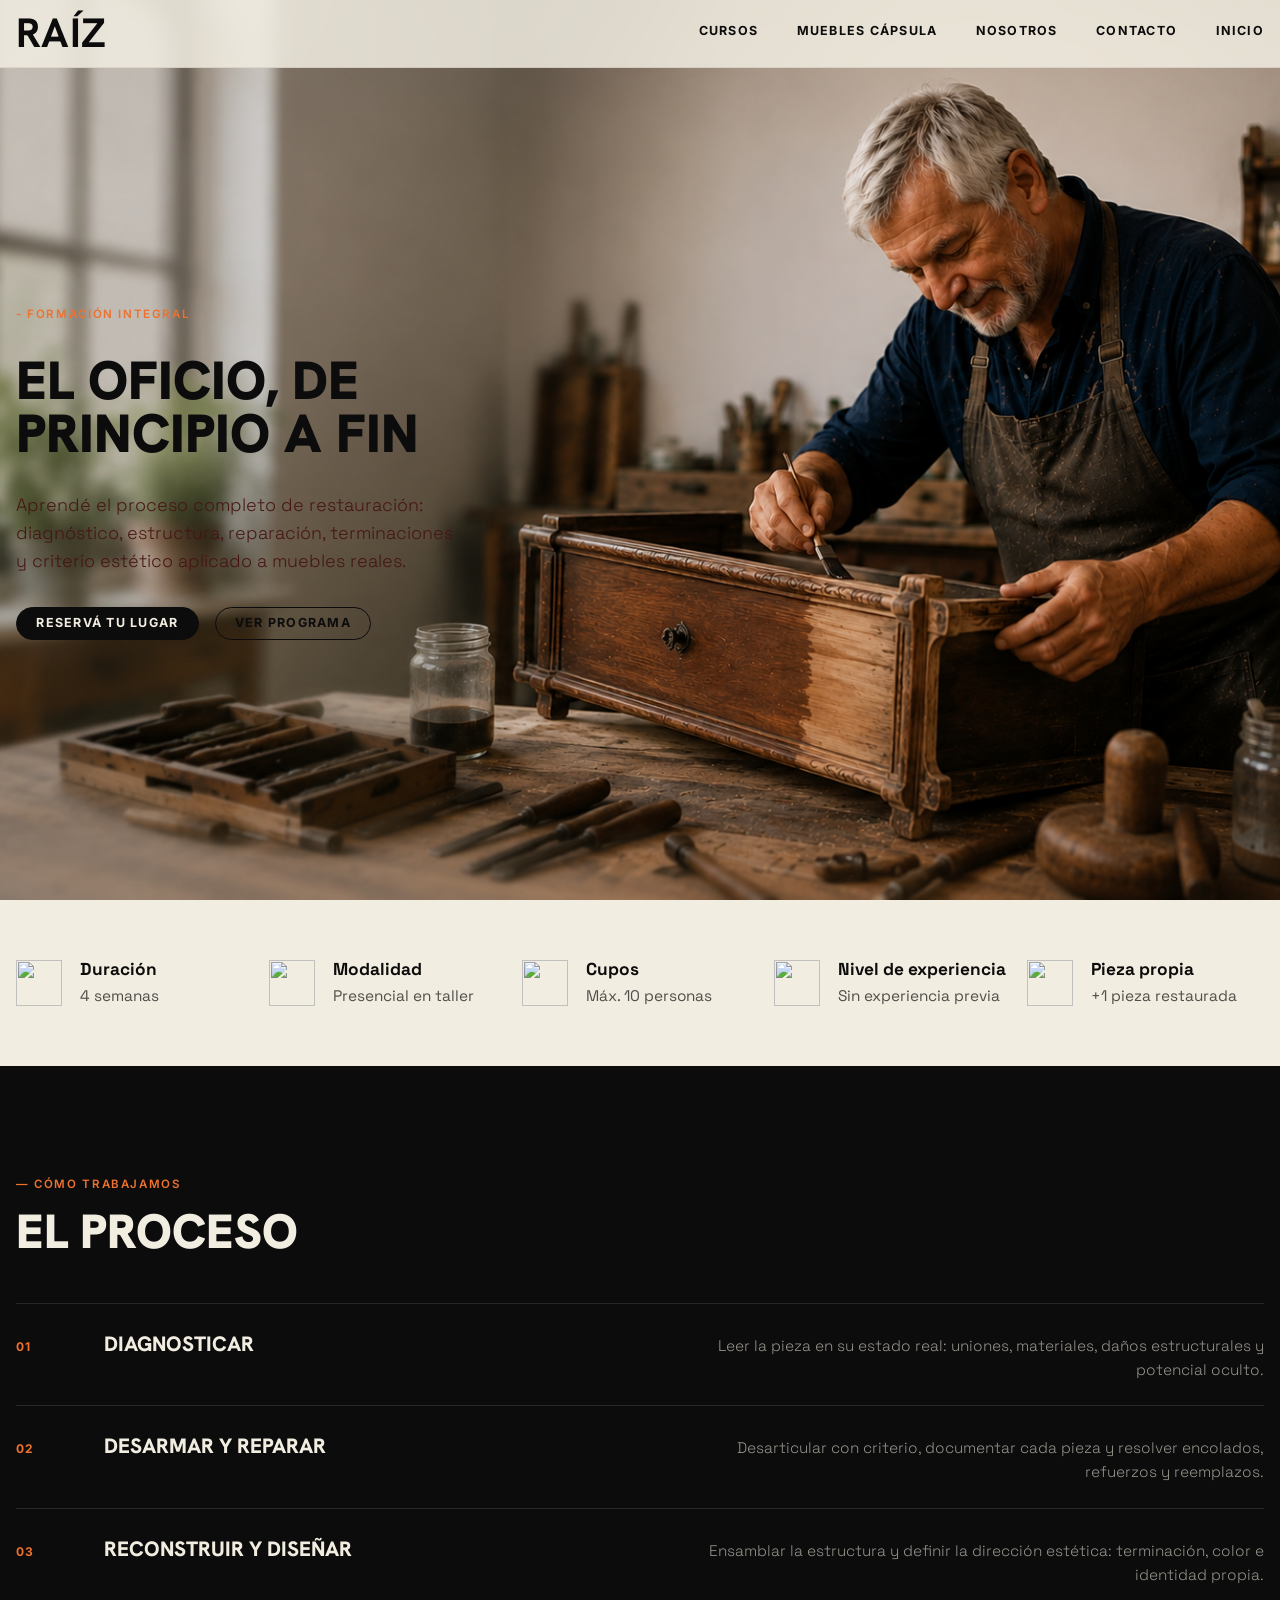
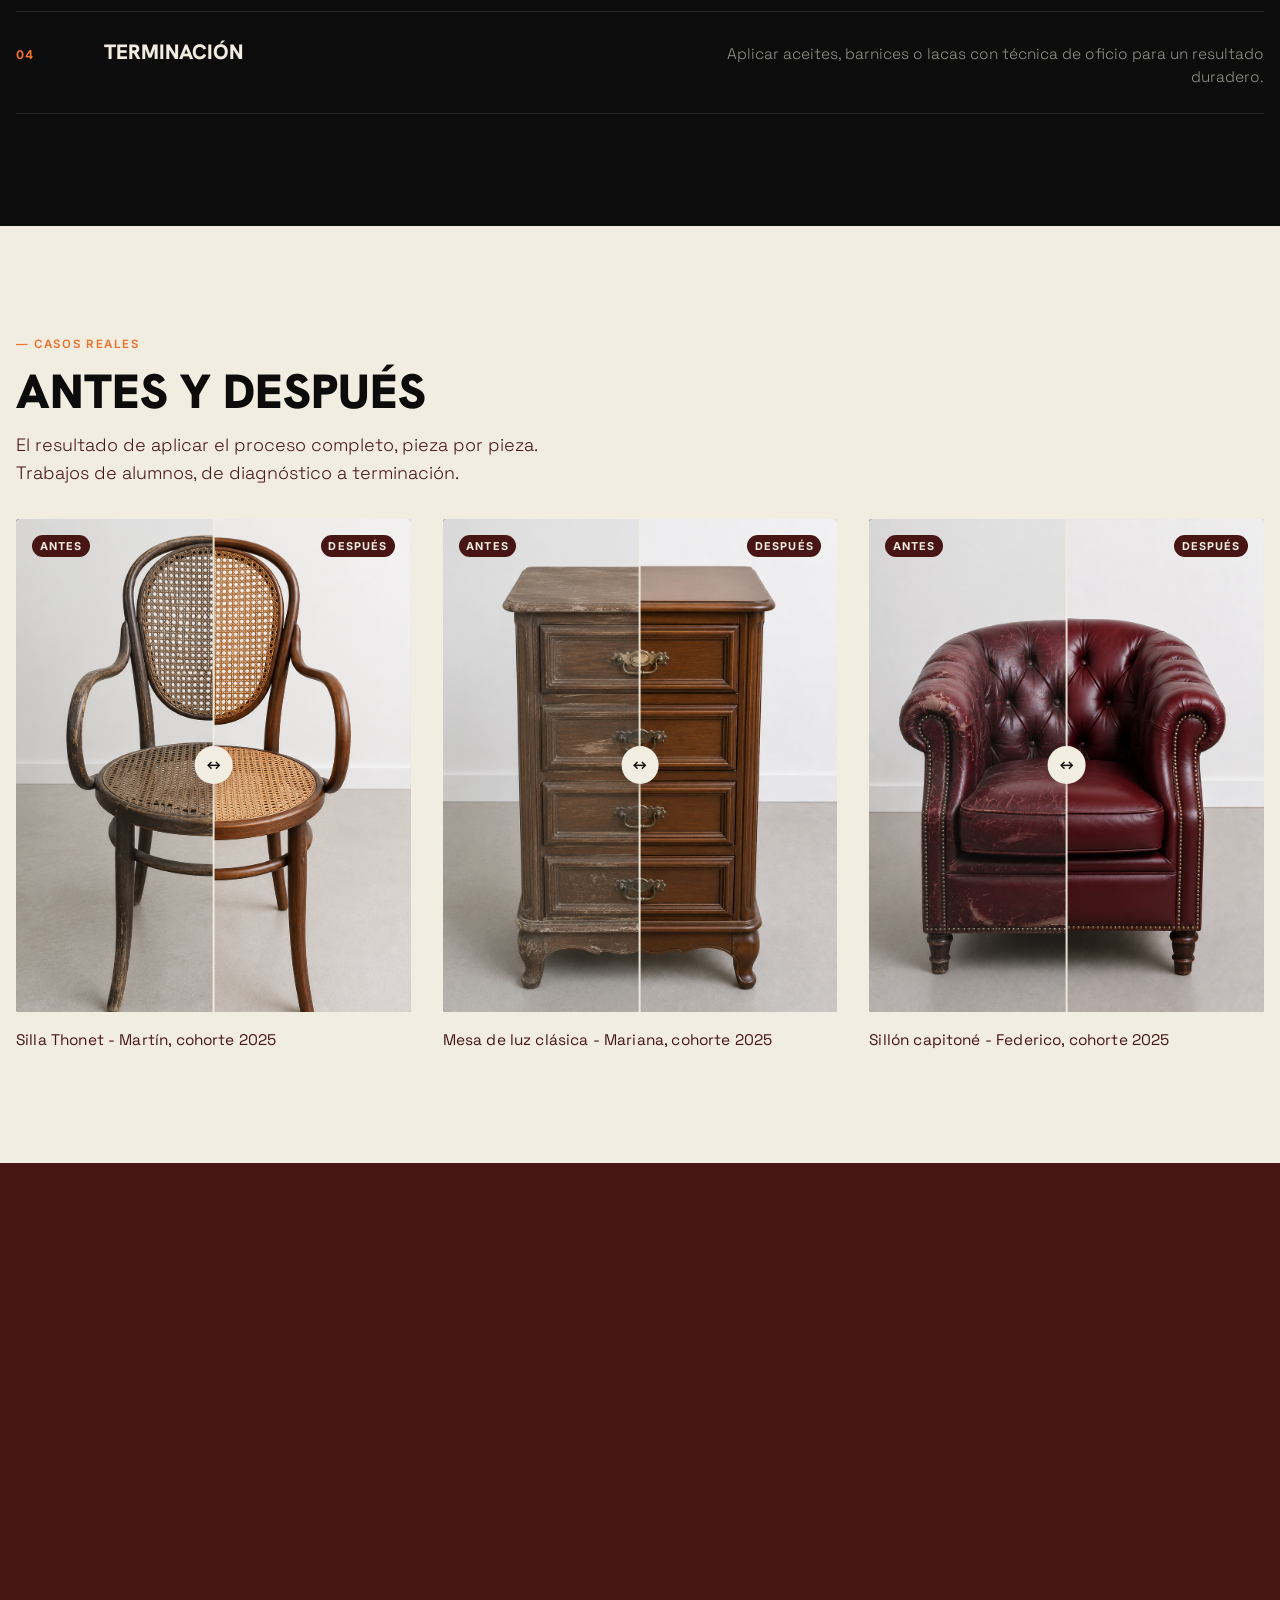
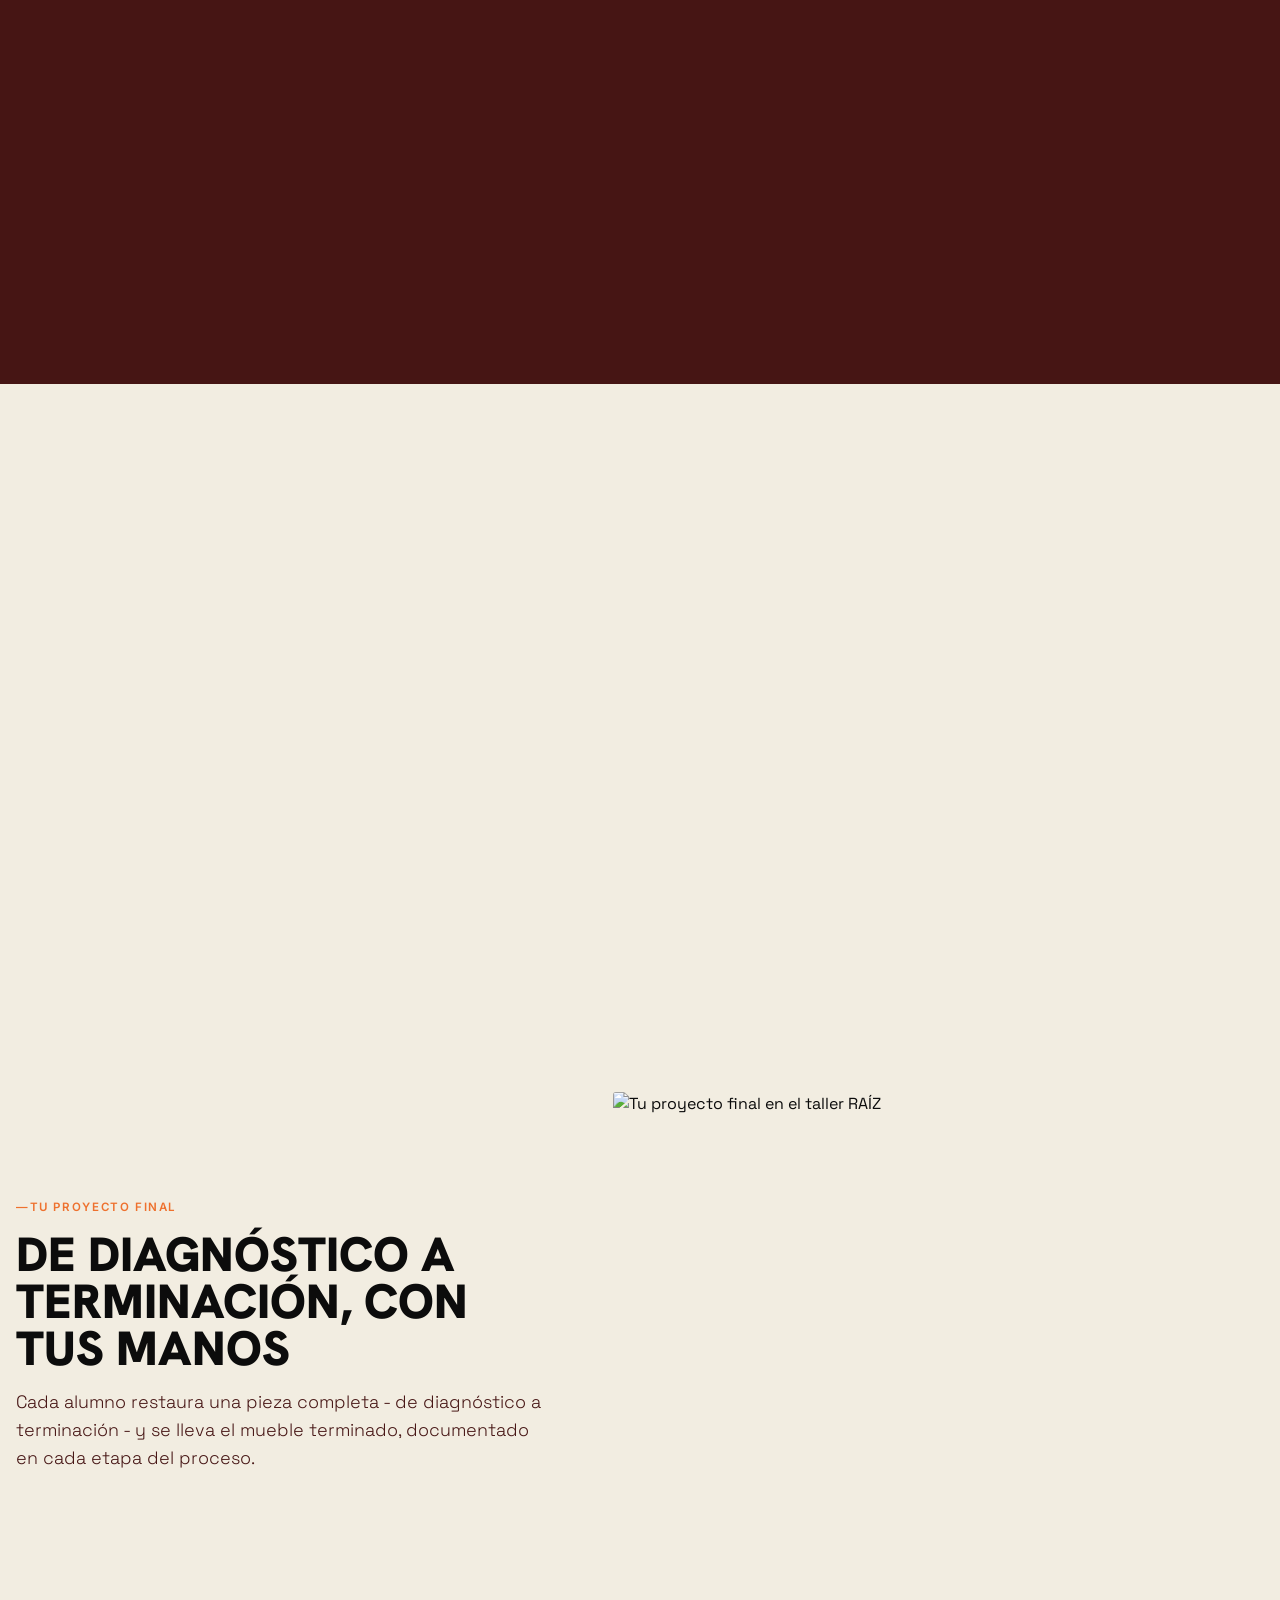
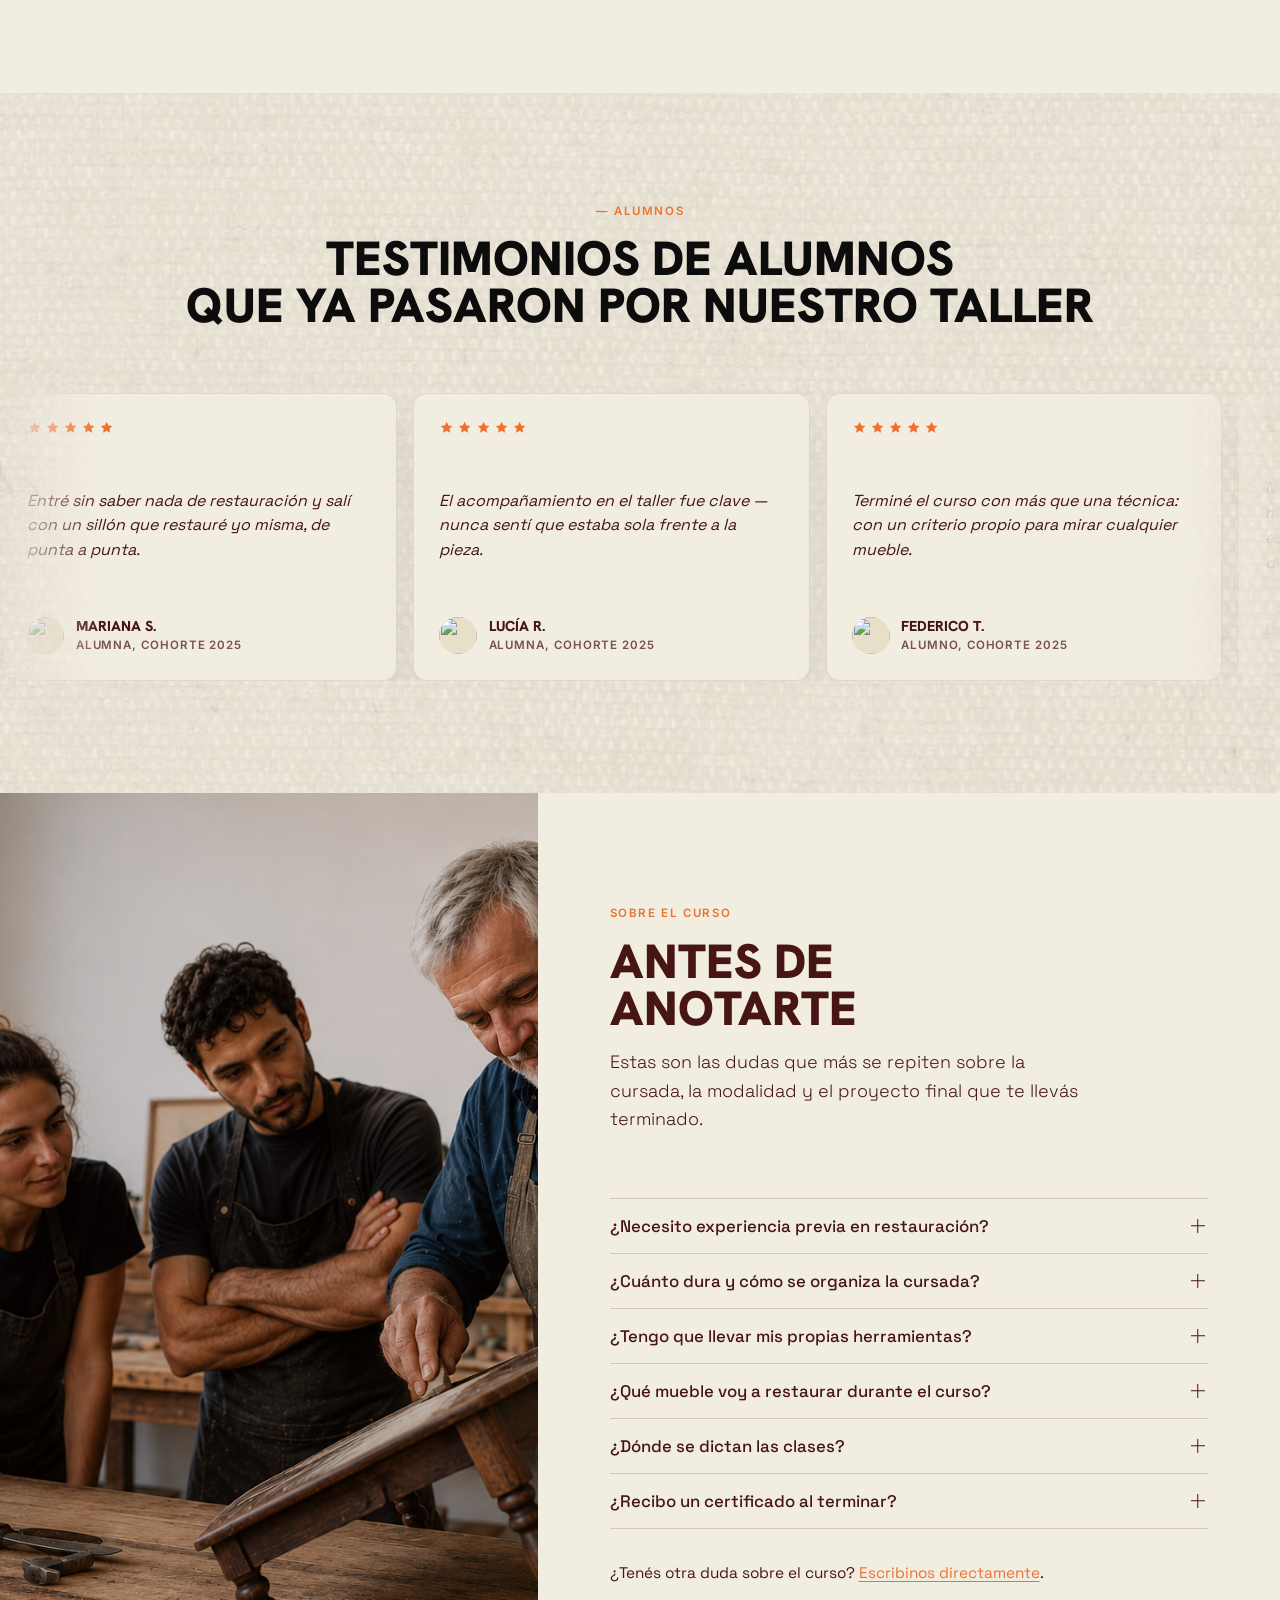
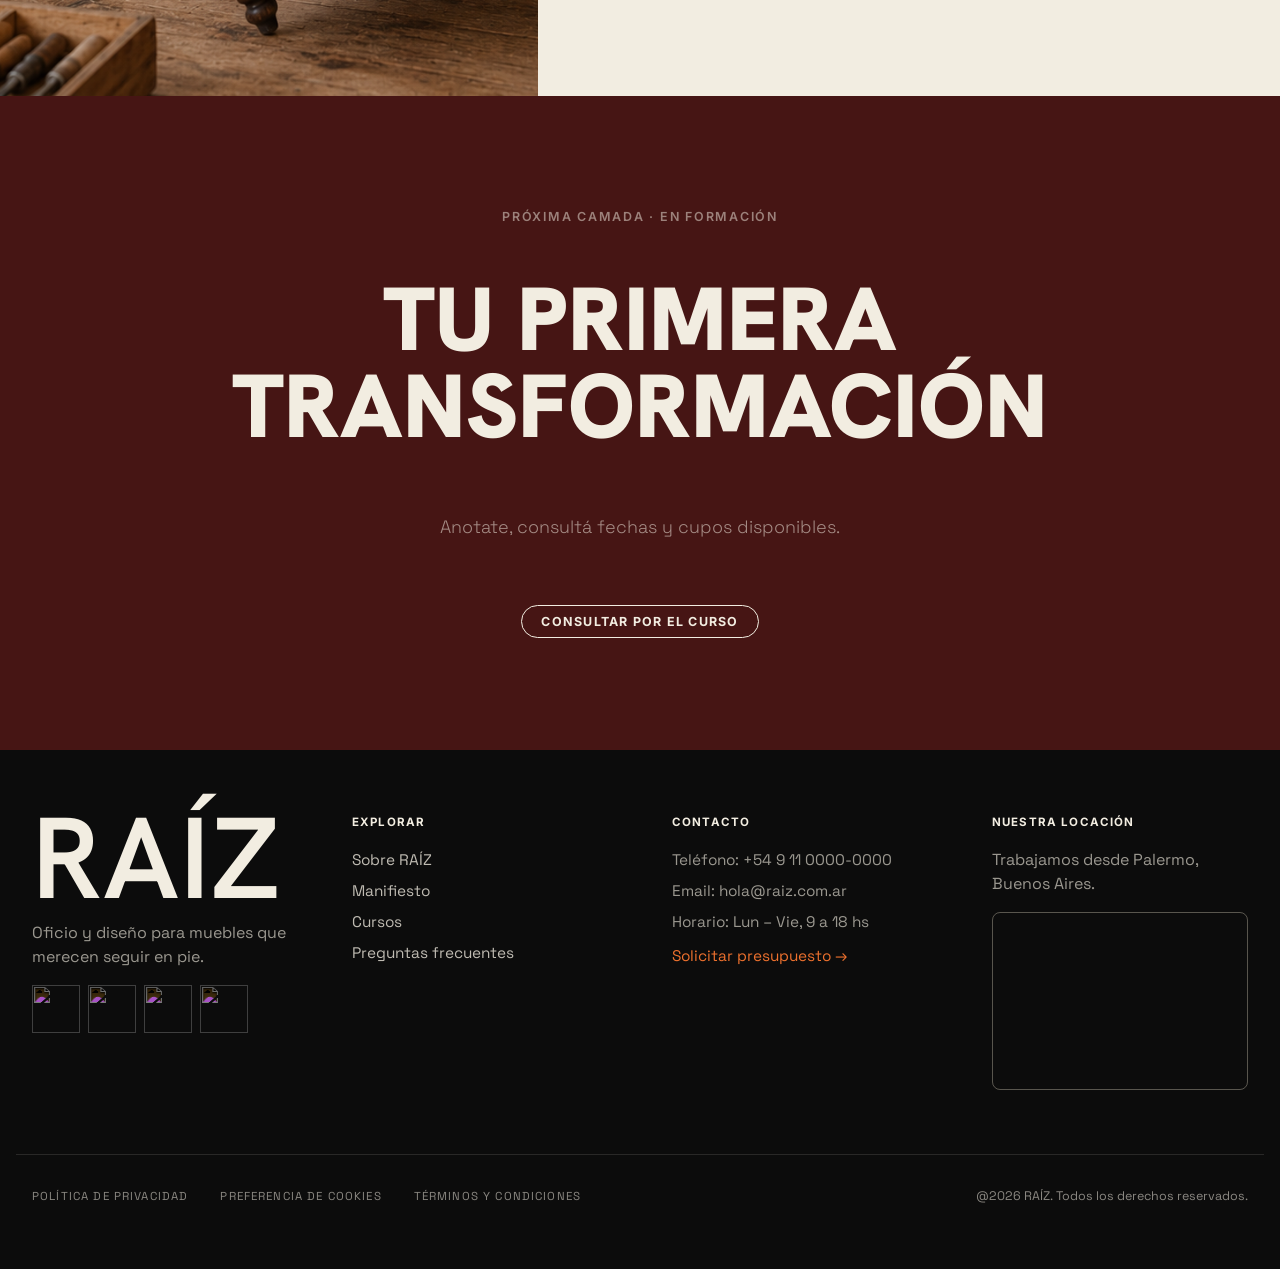
==== commit e935c914: "ACT 6 ENTREGA" ====
--- a/curso-restauracion.html
+++ b/curso-restauracion.html
@@ -41,16 +41,16 @@
 <section class="curso-hero">
   <div class="envoltura curso-hero-grid">
     <div>
-      <span class="ojo curso-eyebrow reveal">01 - Curso destacado</span>
-      <h1 class="curso-hero-titulo reveal">Curso integral<br>de restauración<br></h1>
-      <p class="curso-hero-bajada reveal">Un recorrido completo por el oficio de restaurar: diagnóstico, intervención estructural, terminación y criterio estético contemporáneo. Aprendé a leer un mueble antes de transformarlo.</p>
+      <span class="ojo curso-eyebrow reveal">- Formación integral</span>
+      <h1 class="curso-hero-titulo reveal">El oficio, de principio a fin</h1>
+      <p class="curso-hero-bajada reveal">Aprendé el proceso completo de restauración: diagnóstico, estructura, reparación, terminaciones y criterio estético aplicado a muebles reales.</p>
       <div class="curso-hero-acciones reveal">
         <a href="#consultar" class="btn btn-primary">
-          <span>Consultar por el curso</span>
+          <span>Reservá tu lugar</span>
           <svg xmlns="http://www.w3.org/2000/svg" fill="none" viewBox="0 0 74 74" aria-hidden="true"><circle stroke-width="3" stroke="black" r="35.5" cy="37" cx="37"></circle><path fill="black" d="M25 35.5C24.1716 35.5 23.5 36.1716 23.5 37C23.5 37.8284 24.1716 38.5 25 38.5V35.5ZM49.0607 38.0607C49.6464 37.4749 49.6464 36.5251 49.0607 35.9393L39.5147 26.3934C38.9289 25.8076 37.9792 25.8076 37.3934 26.3934C36.8076 26.9792 36.8076 27.9289 37.3934 28.5147L45.8787 37L37.3934 45.4853C36.8076 46.0711 36.8076 47.0208 37.3934 47.6066C37.9792 48.1924 38.9289 48.1924 39.5147 47.6066L49.0607 38.0607ZM25 38.5L48 38.5V35.5L25 35.5V38.5Z"></path></svg>
         </a>
         <a href="#proceso" class="btn btn-secondary">
-          <span>Ver proceso</span>
+          <span>Ver programa</span>
           <svg xmlns="http://www.w3.org/2000/svg" fill="none" viewBox="0 0 74 74" aria-hidden="true"><circle stroke-width="3" stroke="black" r="35.5" cy="37" cx="37"></circle><path fill="black" d="M25 35.5C24.1716 35.5 23.5 36.1716 23.5 37C23.5 37.8284 24.1716 38.5 25 38.5V35.5ZM49.0607 38.0607C49.6464 37.4749 49.6464 36.5251 49.0607 35.9393L39.5147 26.3934C38.9289 25.8076 37.9792 25.8076 37.3934 26.3934C36.8076 26.9792 36.8076 27.9289 37.3934 28.5147L45.8787 37L37.3934 45.4853C36.8076 46.0711 36.8076 47.0208 37.3934 47.6066C37.9792 48.1924 38.9289 48.1924 39.5147 47.6066L49.0607 38.0607ZM25 38.5L48 38.5V35.5L25 35.5V38.5Z"></path></svg>
         </a>
       </div>
@@ -194,7 +194,7 @@
 <section class="seccion capacidades" id="capacidades">
   <div class="envoltura">
     <span class="ojo seccion-eyebrow reveal">— Lo que vas a poder hacer</span>
-    <h2 class="seccion-titulo-f capacidades-titulo reveal"><span>Capacidades que</span><span>construís</span></h2>
+    <h2 class="seccion-titulo-f capacidades-titulo reveal"><span>Capacidades que</span> <span>construís</span></h2>
     <ul class="capacidades-grid">
       <li class="capacidad-item reveal" style="--i:0">
         <span class="capacidad-icono" style="--icono:url('assets/icons/capacidad1.svg.svg')" aria-hidden="true"></span>
@@ -352,7 +352,7 @@
      ============================================================ -->
 <section class="faq" id="preguntas-frecuentes">
   <div class="faq__media">
-    <img src="assets/images/curso-taller.jpg" alt="Taller de Restauración Integral en RAÍZ">
+    <img src="assets/images/taller1.png" alt="Taller de Restauración Integral en RAÍZ">
   </div>
 
   <div class="faq__content">
--- a/style.css
+++ b/style.css
@@ -586,7 +586,7 @@
 }
 .raiz-hero__content h1{
   font-family: var(--font-display);
-  font-size: clamp(3rem, 5.8vw, 6.8rem);
+  font-size: clamp(2.5rem, 4.4vw, 4.4rem);
   font-weight: 900;
   line-height: .98;
   letter-spacing: 0;
@@ -640,123 +640,10 @@
   border-color: var(--naranja);
   transform: scale(.95);
 }
-.raiz-hero__chair-wrap{
-  position: absolute;
-  z-index: 2;
-  right: clamp(9rem, 14vw, 16rem);
-  bottom: 2%;
-  width: clamp(640px, 52vw, 980px);
-  max-width: 88vw;
-  max-height: 88svh;
-  aspect-ratio: 1.18 / 1;
-  pointer-events: none;
-}
-.raiz-hero__shadow{
-  position: absolute;
-  left: 6%;
-  bottom: 1%;
-  width: 88%;
-  height: 18%;
-  background: radial-gradient(
-    ellipse,
-    rgba(0, 0, 0, 0.26) 0%,
-    rgba(0, 0, 0, 0.13) 42%,
-    rgba(0, 0, 0, 0) 72%
-  );
-  filter: blur(24px);
-  transform: rotate(-4deg);
-  opacity: 0.78;
-  z-index: 1;
-}
-.raiz-hero__chair{
-  position: absolute;
-  inset: 0;
-  z-index: 2;
-  width: 100%;
-  height: 100%;
-  object-fit: contain;
-  object-position: center bottom;
-  opacity: 1;
-  transform: scale(1);
-  transform-origin: center bottom;
-  transition: opacity 350ms ease-out, transform 350ms ease-out;
-  user-select: none;
-}
-.raiz-hero__chair--next{
-  opacity: 0;
-  transform: scale(1.015);
-}
-.raiz-hero__chair--next.is-entering,
-.raiz-hero__chair--active.is-active{
-  opacity: 1;
-  transform: scale(1);
-}
-.raiz-hero__chair--active.is-exiting{
-  opacity: 0;
-  transform: scale(.985);
-}
-.raiz-hero__thumbs{
-  position: absolute;
-  z-index: 4;
-  top: 50%;
-  right: clamp(2rem, 4vw, 5rem);
-  display: flex;
-  flex-direction: column;
-  gap: 1.1rem;
-  transform: translateY(-50%);
-}
-.raiz-hero__thumb{
-  width: clamp(6.2rem, 7vw, 8.4rem);
-  aspect-ratio: 1 / 1;
-  padding: .55rem;
-  border: 1px solid color-mix(in srgb, var(--color-hueso) 52%, transparent);
-  border-radius: 18px;
-  background: color-mix(in srgb, var(--color-hueso) 38%, transparent);
-  opacity: .65;
-  cursor: pointer;
-  overflow: hidden;
-  transform: scale(1);
-  transition: opacity 250ms ease, transform 250ms ease, border-color 250ms ease, box-shadow 250ms ease;
-}
-.raiz-hero__thumb img{
-  width: 100%;
-  height: 100%;
-  object-fit: contain;
-  object-position: center bottom;
-  filter: saturate(.55);
-  transition: filter 250ms ease;
-}
-.raiz-hero__thumb:hover{
-  transform: translateX(-.25rem) scale(1.02);
-}
-.raiz-hero__thumb.is-active{
-  border-color: var(--color-hueso);
-  box-shadow: 0 1rem 2.4rem color-mix(in srgb, var(--color-negro) 16%, transparent);
-  opacity: 1;
-  transform: scale(1.04);
-}
-.raiz-hero__thumb.is-active img,
-.raiz-hero__thumb:hover img{
-  filter: saturate(1);
-}
-
 @media (max-width: 1024px){
   .raiz-hero__content{
     width: min(46vw, 500px);
     padding-left: clamp(1.5rem, 6vw, 4rem);
-  }
-  .raiz-hero__chair-wrap{
-    right: clamp(6.5rem, 12vw, 9rem);
-    bottom: 3%;
-    width: clamp(420px, 46vw, 660px);
-    max-height: 74svh;
-  }
-  .raiz-hero__thumbs{
-    right: clamp(1.25rem, 3.5vw, 2.75rem);
-    gap: .75rem;
-  }
-  .raiz-hero__thumb{
-    width: clamp(4.8rem, 7vw, 6rem);
   }
 }
 
@@ -771,38 +658,10 @@
     padding: clamp(6rem, 13vh, 7.5rem) clamp(1.25rem, 7vw, 2rem) 0;
   }
   .raiz-hero__content h1{
-    font-size: clamp(3.2rem, 15vw, 5.8rem);
+    font-size: clamp(2.4rem, 10vw, 3.8rem);
   }
   .raiz-hero__claim{
     max-width: 30ch;
-  }
-  .raiz-hero__chair-wrap{
-    right: auto;
-    left: 50%;
-    bottom: 2%;
-    width: min(88vw, 500px);
-    max-width: calc(100vw - 2rem);
-    transform: translateX(-50%);
-  }
-  .raiz-hero__shadow{
-    left: 0;
-    bottom: 0;
-    width: 100%;
-    height: 12%;
-    opacity: 0.42;
-    filter: blur(14px);
-  }
-  .raiz-hero__thumbs{
-    top: auto;
-    right: auto;
-    left: 50%;
-    bottom: clamp(.9rem, 3vh, 1.4rem);
-    flex-direction: row;
-    gap: .75rem;
-    transform: translateX(-50%);
-  }
-  .raiz-hero__thumb{
-    width: clamp(4rem, 20vw, 5rem);
   }
 }
 
--- a/curso.css
+++ b/curso.css
@@ -36,12 +36,12 @@
 .curso-hero-titulo{
   font-family: var(--font-display);
   font-weight: 900;
-  font-size: clamp(2.8rem, 5.6vw, 5.6rem);
+  font-size: clamp(2.3rem, 4.2vw, 4.2rem);
   line-height: .98;
   text-transform: uppercase;
   letter-spacing: 0;
   margin: 0 0 var(--espacio-m);
-  max-width: 11ch;
+  max-width: 18ch;
 }
 .curso-hero-bajada{
   font-family: var(--font-body);
@@ -75,39 +75,33 @@
 .dato-rapido{
   display: flex;
   align-items: center;
-  gap: 14px;
-  padding: 20px;
-  border-radius: 12px;
-  background: var(--nogal, var(--color-nogal));
-  box-shadow: 0 10px 26px color-mix(in srgb, var(--color-nogal) 10%, transparent);
-  color: var(--color-hueso);
+  gap: 18px;
   transition-delay: calc(var(--i, 0) * 100ms);
 }
 .dato-icono{
   flex: 0 0 auto;
-  width: 32px;
-  height: 32px;
+  width: 46px;
+  height: 46px;
   object-fit: contain;
-  filter: brightness(0) invert(1);
 }
 .dato-texto{
   display: grid;
-  gap: .3rem;
+  gap: .35rem;
   min-width: 0;
 }
 .dato-titulo{
   font-family: var(--font-body);
   font-weight: 700;
-  font-size: clamp(.98rem, 1vw, 1.08rem);
-  line-height: 1.1;
-  color: var(--color-hueso);
+  font-size: clamp(1.08rem, 1.3vw, 1.28rem);
+  line-height: 1.15;
+  color: var(--color-negro);
 }
 .dato-bajada{
   font-family: var(--font-body);
   font-weight: 400;
-  font-size: .86rem;
-  line-height: 1.25;
-  color: color-mix(in srgb, var(--color-hueso) 70%, transparent);
+  font-size: var(--tam-cuerpo);
+  line-height: 1.3;
+  color: color-mix(in srgb, var(--color-negro) 70%, transparent);
 }
 
 /* ---------- PRESENTACIÓN ---------- */
@@ -156,7 +150,7 @@
   text-transform: uppercase;
 }
 .incluye-item p{
-  font-size: .95rem;
+  font-size: var(--tam-cuerpo);
   color: var(--negro-suave);
 }
 
@@ -234,7 +228,7 @@
   text-transform: uppercase;
 }
 .detalle-texto{
-  font-size: .95rem;
+  font-size: var(--tam-cuerpo);
   color: var(--negro-suave);
 }
 
@@ -348,7 +342,7 @@
 .proceso-etapa-desc{
   font-family: var(--font-body);
   font-weight: 300;
-  font-size: .92rem;
+  font-size: var(--tam-cuerpo);
   color: color-mix(in srgb, var(--color-hueso) 60%, transparent);
   line-height: 1.55;
   text-align: right;
@@ -418,7 +412,7 @@
 .caso-tag--despues{ right: 1rem; }
 .caso-caption{
   font-family: var(--font-body);
-  font-size: .85rem;
+  font-size: var(--tam-cuerpo);
   color: var(--negro-suave);
   margin-top: var(--espacio-s);
   letter-spacing: .01em;
@@ -428,21 +422,22 @@
 .capacidades{
   background: #461514;
   color: var(--color-hueso);
+  padding-block: calc(var(--espacio-xl) + var(--espacio-m));
+}
+.capacidades .seccion-eyebrow{
+  text-align: center;
 }
 .capacidades-titulo{
-  display: grid;
-  gap: .12em;
   line-height: 1.04;
-}
-.capacidades-titulo span{
-  display: block;
+  text-align: center;
 }
 .capacidades-grid{
   display: grid;
   grid-template-columns: repeat(3, 1fr);
   gap: var(--espacio-m);
   list-style: none;
-  padding: 0; margin: 0;
+  padding: 0;
+  margin: clamp(3rem, 6vw, 5rem) 0 0;
 }
 .capacidad-item{
   display: flex;
@@ -461,8 +456,8 @@
 }
 .capacidad-icono{
   display: block;
-  width: 64px;
-  height: 64px;
+  width: 78px;
+  height: 78px;
   margin-bottom: 1.35rem;
   background: var(--color-terracota);
   -webkit-mask: var(--icono) center / contain no-repeat;
@@ -472,16 +467,16 @@
 .capacidad-titulo{
   font-family: var(--font-display);
   font-weight: 800;
-  font-size: 1rem;
+  font-size: var(--tam-h3);
   letter-spacing: 0;
   text-transform: uppercase;
-  max-width: 18ch;
+  max-width: 20ch;
   color: var(--color-hueso);
 }
 .capacidad-desc{
   font-family: var(--font-body);
   font-weight: 300;
-  font-size: .88rem;
+  font-size: var(--tam-cuerpo);
   color: color-mix(in srgb, var(--color-hueso) 75%, transparent);
   line-height: 1.55;
   max-width: 24ch;
@@ -853,44 +848,47 @@
   display: flex;
   flex-direction: column;
   justify-content: center;
-  padding: 6rem 6vw 6rem 5vw;
+  padding: var(--espacio-xl) clamp(2rem, 6vw, 4.5rem);
 }
 
 .faq__eyebrow {
-  font-family: "JetBrains Mono", monospace;
-  font-size: 12px;
+  font-family: var(--font-label);
+  font-size: var(--tam-label);
+  font-weight: 600;
   letter-spacing: 0.14em;
   text-transform: uppercase;
-  color: var(--terracota);
+  color: var(--naranja);
   margin-bottom: var(--espacio-s);
 }
 
 .faq__title {
-  font-family: "Fraunces", serif;
-  font-style: italic;
-  font-weight: 500;
-  font-size: clamp(2.2rem, 3.2vw, 3.4rem);
-  line-height: 1.05;
+  font-family: var(--font-display);
+  font-weight: 900;
+  font-size: var(--tam-h2);
+  line-height: .98;
+  letter-spacing: 0;
+  text-transform: uppercase;
   color: var(--nogal);
   margin: 0 0 var(--espacio-s);
   max-width: 14ch;
 }
 
 .faq__lead {
-  font-family: "Inter", sans-serif;
+  font-family: var(--font-body);
+  font-weight: 300;
   font-size: var(--tam-bajada);
   line-height: 1.6;
-  color: var(--oliva);
+  color: var(--negro-suave);
   max-width: 44ch;
-  margin: 0 0 3rem;
+  margin: 0 0 var(--espacio-l);
 }
 
 .faq__list {
-  border-top: 1px solid rgba(70, 21, 20, 0.18);
+  border-top: 1px solid color-mix(in srgb, var(--color-nogal) 18%, transparent);
 }
 
 .faq__item {
-  border-bottom: 1px solid rgba(70, 21, 20, 0.18);
+  border-bottom: 1px solid color-mix(in srgb, var(--color-nogal) 18%, transparent);
 }
 
 .faq__question {
@@ -903,8 +901,8 @@
   border: none;
   text-align: left;
   cursor: pointer;
-  padding: 1.6rem 0;
-  font-family: "Space Grotesk", sans-serif;
+  padding: var(--espacio-s) 0;
+  font-family: var(--font-body);
   font-weight: 500;
   font-size: 1.05rem;
   color: var(--nogal);
@@ -965,20 +963,20 @@
 }
 
 .faq__answer {
-  font-family: "Inter", sans-serif;
-  font-size: 0.95rem;
+  font-family: var(--font-body);
+  font-size: var(--tam-cuerpo);
   line-height: 1.65;
-  color: rgba(70, 21, 20, 0.75);
+  color: color-mix(in srgb, var(--color-nogal) 75%, transparent);
   margin: 0;
-  padding-bottom: 1.6rem;
+  padding-bottom: var(--espacio-s);
   max-width: 52ch;
 }
 
 .faq__footnote {
-  margin-top: 2.5rem;
-  font-family: "Inter", sans-serif;
-  font-size: 0.9rem;
-  color: var(--oliva);
+  margin-top: var(--espacio-m);
+  font-family: var(--font-body);
+  font-size: var(--tam-cuerpo);
+  color: var(--negro-suave);
 }
 
 .faq__footnote a {
@@ -1006,7 +1004,7 @@
   }
 
   .faq__content {
-    padding: 3.5rem 1.5rem;
+    padding: var(--espacio-l) var(--espacio-m);
   }
 }
 
@@ -1087,7 +1085,7 @@
 /* ---------- RESPONSIVE MOBILE ---------- */
 @media (max-width: 599px){
   .curso-hero{ padding-top: 7.5rem; }
-  .curso-hero-titulo{ font-size: clamp(2.35rem, 11vw, 4rem); }
+  .curso-hero-titulo{ font-size: clamp(2.1rem, 8vw, 3.2rem); }
   .incluye-grid{ grid-template-columns: 1fr; }
   .modulo-titulo{ font-size: 1rem; }
   .modulo-item p{ padding-left: 0; margin-top: .5rem; }
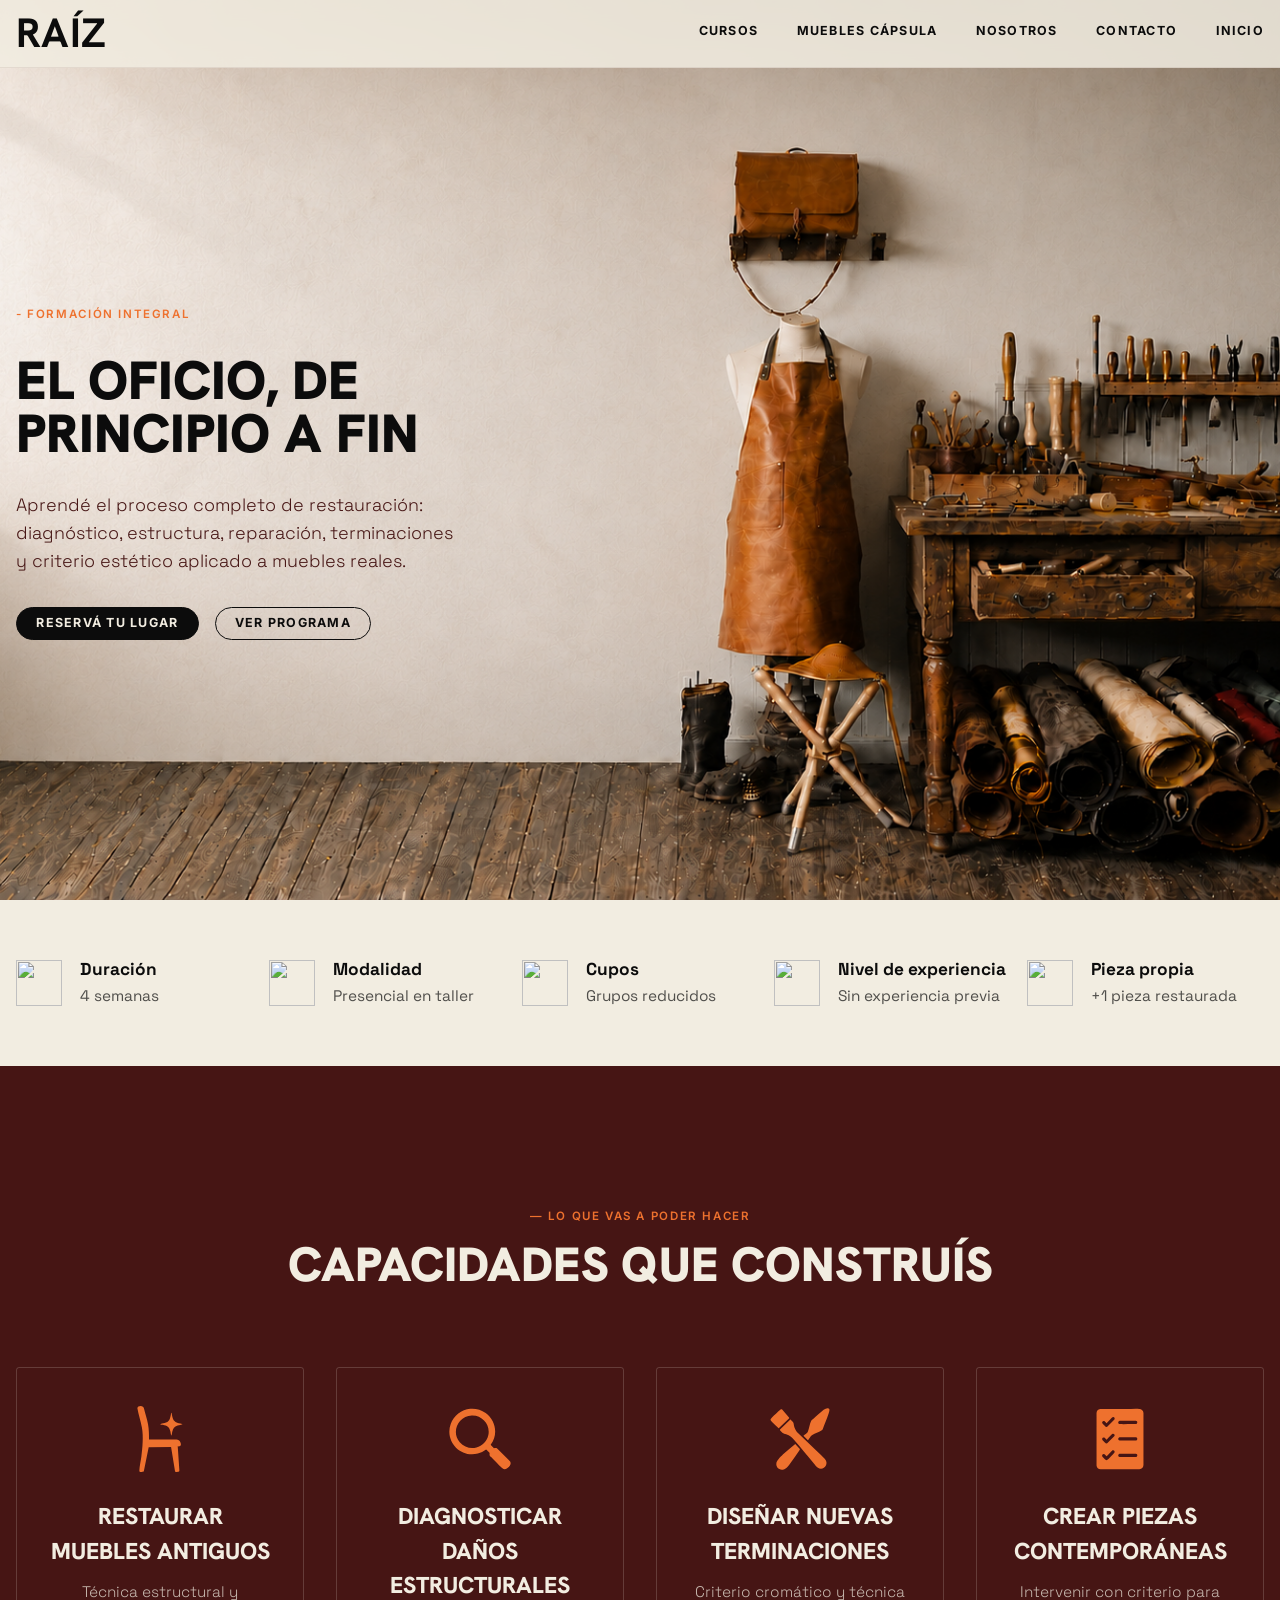
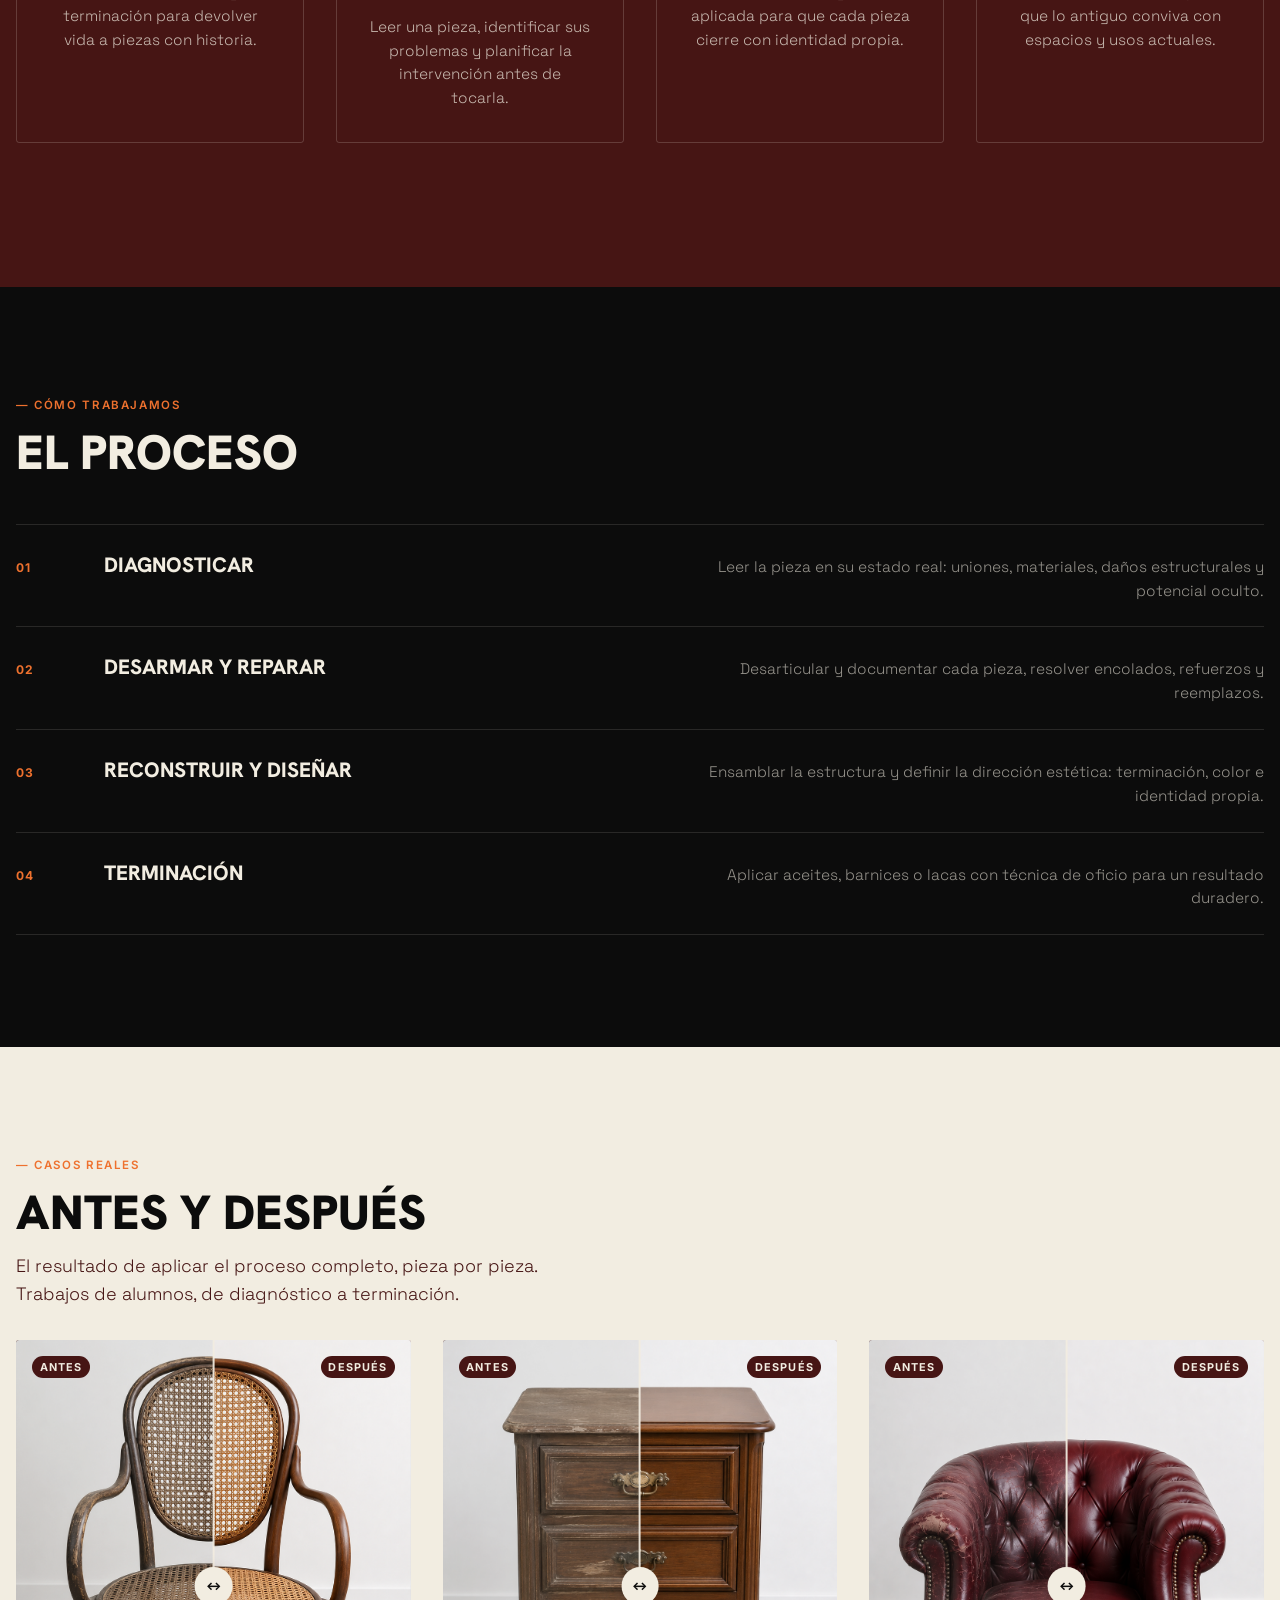
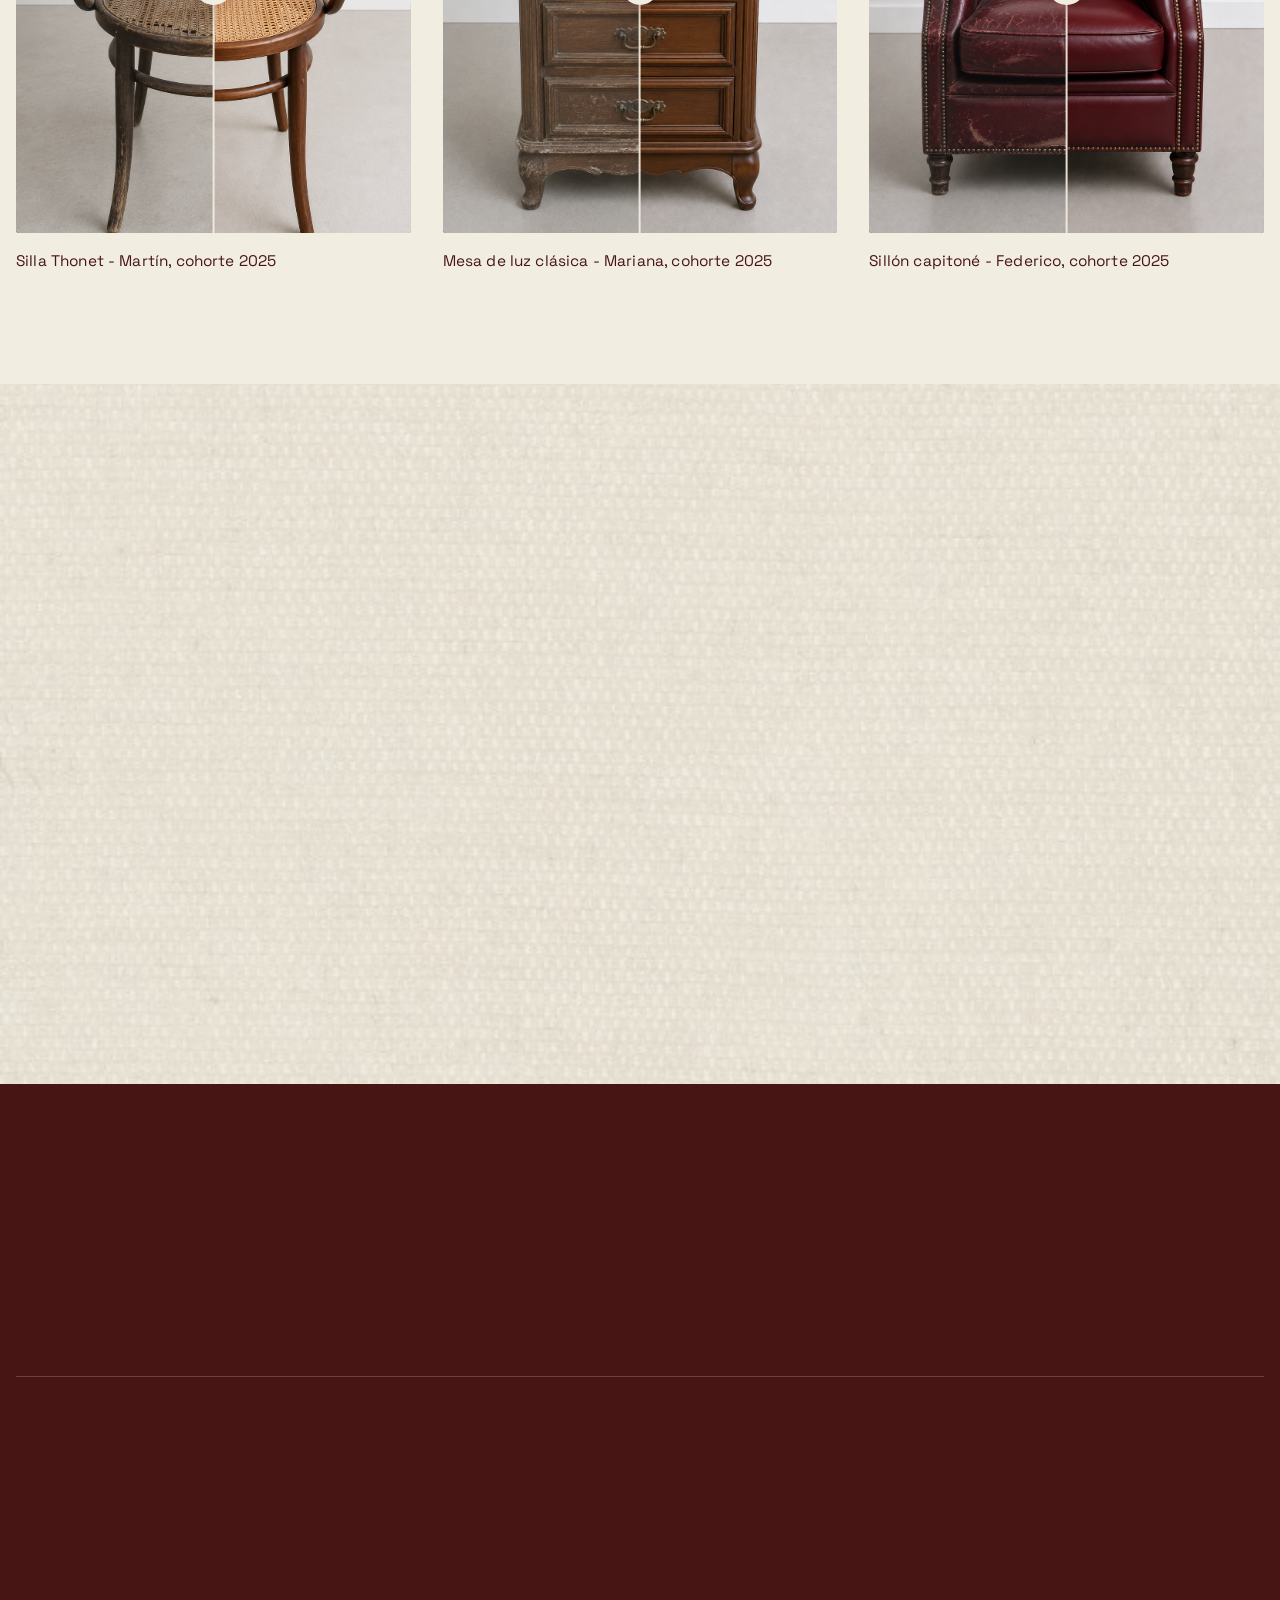
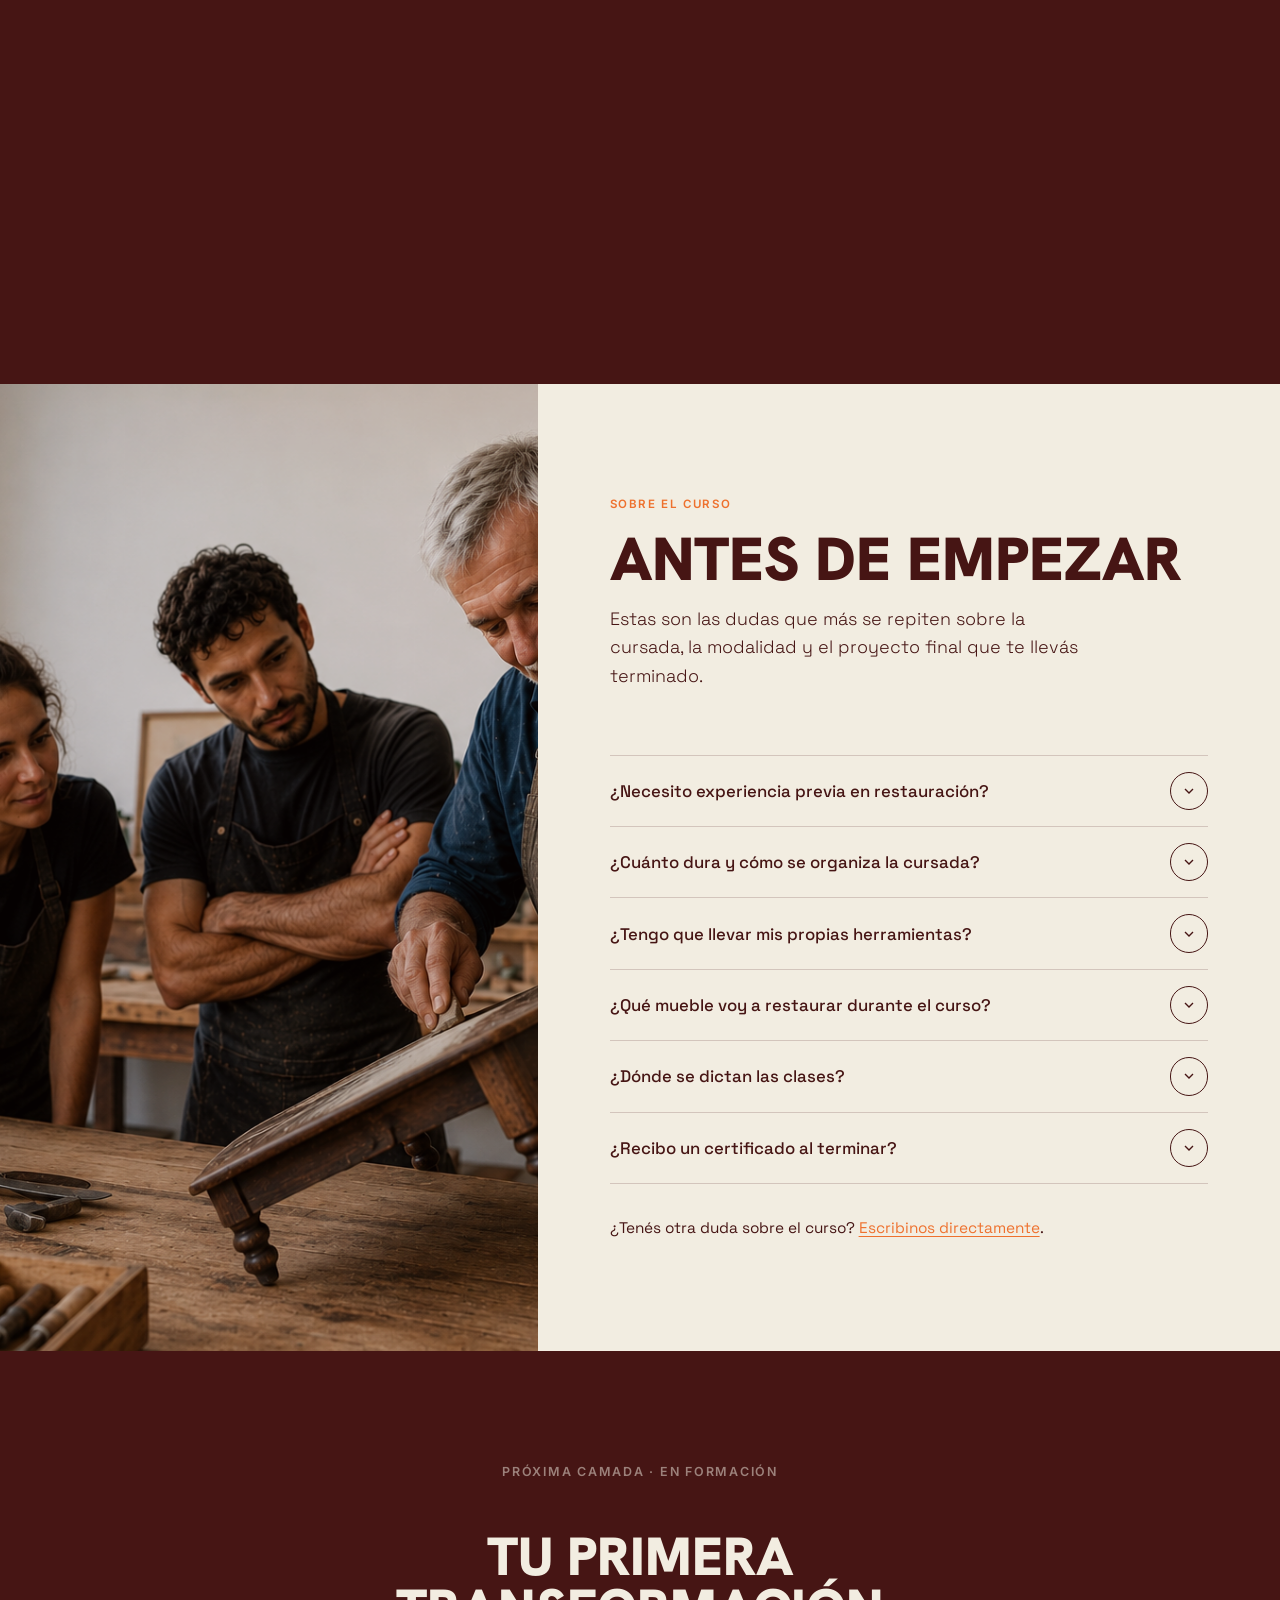
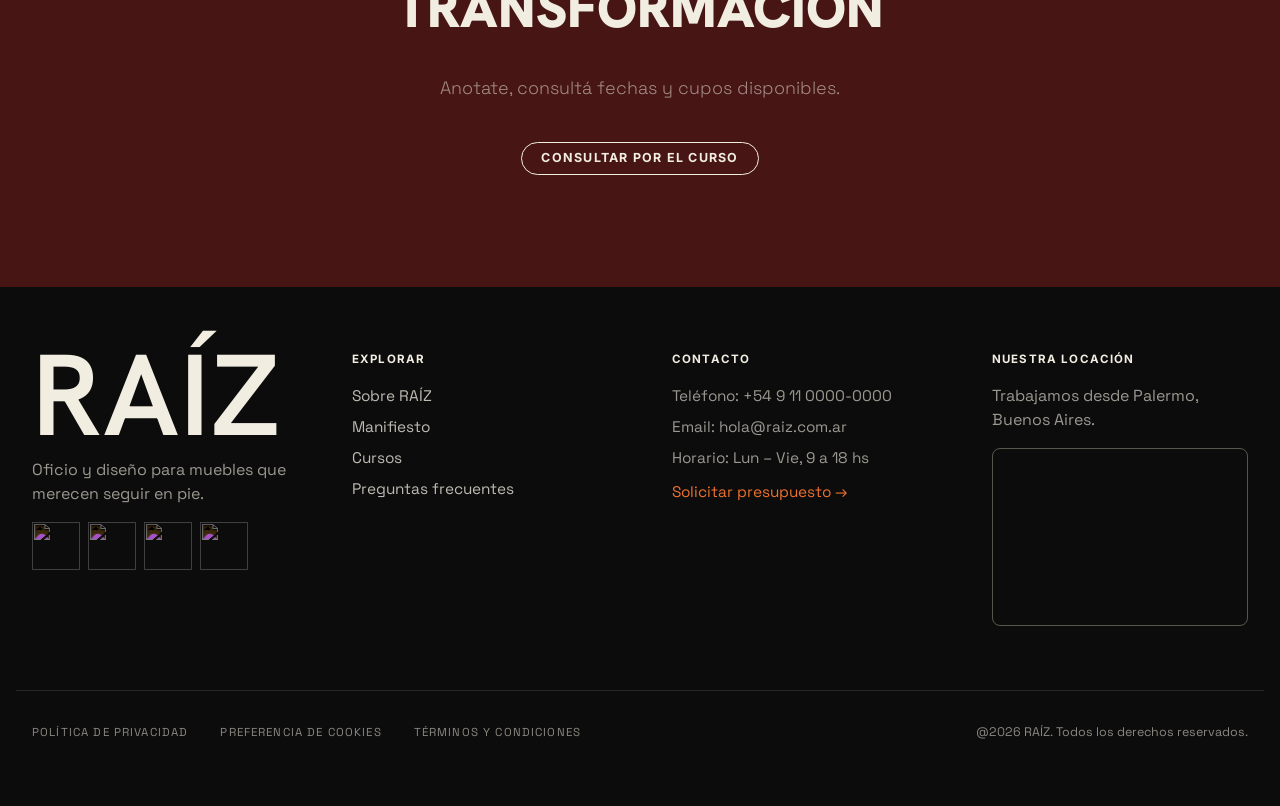
==== commit 1d69faf4: "ACT 8 ENTREGA" ====
--- a/curso-restauracion.html
+++ b/curso-restauracion.html
@@ -82,7 +82,7 @@
       <img class="dato-icono" src="assets/icons/grupo.svg.svg" alt="" aria-hidden="true">
       <span class="dato-texto">
         <span class="dato-titulo">Cupos</span>
-        <span class="dato-bajada">Máx. 10 personas</span>
+        <span class="dato-bajada">Grupos reducidos</span>
       </span>
     </div>
     <div class="dato-rapido reveal" style="--i:3">
@@ -101,92 +101,6 @@
     </div>
   </div>
 </div>
-
-<!-- ============================================================
-     PROCESO - 4 etapas con reveal por scroll
-     ============================================================ -->
-<section class="seccion proceso-etapas" id="proceso">
-  <div class="envoltura">
-    <div class="proceso-header reveal">
-      <span class="ojo">— Cómo trabajamos</span>
-      <h2 class="seccion-titulo-f">El proceso</h2>
-    </div>
-    <ol class="proceso-lista">
-      <li class="proceso-etapa reveal" style="--i:0">
-        <span class="proceso-num">01</span>
-        <h3 class="proceso-etapa-titulo">Diagnosticar</h3>
-        <p class="proceso-etapa-desc">Leer la pieza en su estado real: uniones, materiales, daños estructurales y potencial oculto.</p>
-      </li>
-      <li class="proceso-etapa reveal" style="--i:1">
-        <span class="proceso-num">02</span>
-        <h3 class="proceso-etapa-titulo">Desarmar y reparar</h3>
-        <p class="proceso-etapa-desc">Desarticular con criterio,  documentar cada pieza y resolver encolados, refuerzos y reemplazos.
-      </li>
-      <li class="proceso-etapa reveal" style="--i:2">
-        <span class="proceso-num">03</span>
-        <h3 class="proceso-etapa-titulo">Reconstruir y diseñar</h3>
-        <p class="proceso-etapa-desc">Ensamblar la estructura y definir la dirección estética: terminación, color e identidad propia.
-      </li>
-      <li class="proceso-etapa reveal" style="--i:3">
-        <span class="proceso-num">04</span>
-        <h3 class="proceso-etapa-titulo">Terminación</h3>
-        <p class="proceso-etapa-desc">Aplicar aceites, barnices o lacas con técnica de oficio para un resultado duradero.</p>
-      </li>
-    </ol>
-  </div>
-</section>
-
-<!-- ============================================================
-     CASOS REALES - antes / después interactivo
-     ============================================================ -->
-<section class="seccion casos-reales" id="casos">
-  <div class="envoltura">
-    <span class="ojo seccion-eyebrow reveal">— Casos reales</span>
-    <h2 class="seccion-titulo-f reveal">Antes y después</h2>
-    <p class="casos-bajada reveal">El resultado de aplicar el proceso completo, pieza por pieza. <br>Trabajos de alumnos, de diagnóstico a terminación.<br></p>
-
-    <div class="casos-grid">
-      <article class="caso-card reveal" style="--i:0">
-        <div class="caso-slider" data-before-after>
-          <img class="caso-slider-img caso-slider-img--antes" src="assets/images/sillathonet1.png" alt="Silla thonet antes de la restauración" onerror="this.style.display='none'">
-          <div class="caso-slider-despues">
-            <img class="caso-slider-img" src="assets/images/sillathonet2.png" alt="Silla thonet después de la restauración" onerror="this.style.display='none'">
-          </div>
-          <span class="caso-tag caso-tag--antes">ANTES</span>
-          <span class="caso-tag caso-tag--despues">DESPUÉS</span>
-          <button class="caso-slider-handle" type="button" aria-label="Arrastrar comparación antes y después"><span aria-hidden="true">&lt;-&gt;</span></button>
-        </div>
-        <p class="caso-caption">Silla Thonet - Martín, cohorte 2025</p>
-      </article>
-
-      <article class="caso-card reveal" style="--i:1">
-        <div class="caso-slider" data-before-after>
-          <img class="caso-slider-img caso-slider-img--antes" src="assets/images/mesadeluz1.png" alt="Mesa de luz clásica antes de la restauración" onerror="this.style.display='none'">
-          <div class="caso-slider-despues">
-            <img class="caso-slider-img" src="assets/images/mesadeluz2.png" alt="Mesa de luz clásica después de la restauración" onerror="this.style.display='none'">
-          </div>
-          <span class="caso-tag caso-tag--antes">ANTES</span>
-          <span class="caso-tag caso-tag--despues">DESPUÉS</span>
-          <button class="caso-slider-handle" type="button" aria-label="Arrastrar comparación antes y después"><span aria-hidden="true">&lt;-&gt;</span></button>
-        </div>
-        <p class="caso-caption">Mesa de luz clásica - Mariana, cohorte 2025</p>
-      </article>
-
-      <article class="caso-card reveal" style="--i:2">
-        <div class="caso-slider" data-before-after>
-          <img class="caso-slider-img caso-slider-img--antes" src="assets/images/sillon1.png" alt="Sillon capitone antes de la restauración" onerror="this.style.display='none'">
-          <div class="caso-slider-despues">
-            <img class="caso-slider-img" src="assets/images/sillon2.png" alt="Sillon capitone después de la restauración" onerror="this.style.display='none'">
-          </div>
-          <span class="caso-tag caso-tag--antes">ANTES</span>
-          <span class="caso-tag caso-tag--despues">DESPUÉS</span>
-          <button class="caso-slider-handle" type="button" aria-label="Arrastrar comparación antes y después"><span aria-hidden="true">&lt;-&gt;</span></button>
-        </div>
-        <p class="caso-caption">Sillón capitoné - Federico, cohorte 2025</p>
-      </article>
-    </div>
-  </div>
-</section>
 
 <!-- ============================================================
      CAPACIDADES - lo que vas a poder hacer
@@ -221,43 +135,103 @@
 </section>
 
 <!-- ============================================================
-     MÉTODO DE ENSEÑANZA
-     ============================================================ -->
-<section class="seccion curso-metodo">
-  <div class="envoltura">
-    <span class="ojo seccion-eyebrow reveal">— Modalidad de enseñanza</span>
-    <h2 class="titulo-display seccion-titulo curso-titulo-amplio reveal">Clases teórico-prácticas en taller</h2>
-    <p class="curso-metodo-bajada reveal">Cada alumno trabaja sobre una pieza propia o asignada, acompañado en cada etapa del proceso.</p>
-
-    <div class="incluye-grid">
-      <div class="incluye-item reveal" style="--i:0">
-        <span class="incluye-icono" aria-hidden="true"><svg viewBox="0 0 24 24" fill="none" stroke="currentColor" stroke-width="1.6"><path d="M16 21v-2a4 4 0 0 0-4-4H6a4 4 0 0 0-4 4v2"/><circle cx="9" cy="7" r="4"/><path d="M22 21v-2a4 4 0 0 0-3-3.87"/><path d="M16 3.13a4 4 0 0 1 0 7.75"/></svg></span>
-        <h3>Grupos reducidos</h3>
-      </div>
-      <div class="incluye-item reveal" style="--i:1">
-        <span class="incluye-icono" aria-hidden="true"><svg viewBox="0 0 24 24" fill="none" stroke="currentColor" stroke-width="1.6"><path d="M3 21h18"/><path d="M5 21V7l7-4 7 4v14"/><path d="M9 21v-6h6v6"/><path d="M9 10h.01M15 10h.01"/></svg></span>
-        <h3>Taller equipado</h3>
-      </div>
-      <div class="incluye-item reveal" style="--i:2">
-        <span class="incluye-icono" aria-hidden="true"><svg viewBox="0 0 24 24" fill="none" stroke="currentColor" stroke-width="1.6"><path d="M20 6L9 17l-5-5"/><path d="M21 12a9 9 0 1 1-6.3-8.6"/></svg></span>
-        <h3>Seguimiento personalizado</h3>
-      </div>
-    </div>
-  </div>
-</section>
-
-<!-- ============================================================
-     PROYECTO FINAL
-     ============================================================ -->
-<section class="seccion proyecto-final">
-  <div class="envoltura proyecto-final-grid">
-    <div class="reveal">
-      <span class="ojo seccion-eyebrow">—Tu proyecto final</span>
-      <h2 class="seccion-titulo-f">De diagnóstico a terminación, con tus manos</h2>
-      <p>Cada alumno restaura una pieza completa - de diagnóstico a terminación - y se lleva el mueble terminado, documentado en cada etapa del proceso.</p>
-    </div>
-    <div class="proyecto-final-imagen reveal" style="--i:1">
-      <img src="assets/images/tuproyecto.png" alt="Tu proyecto final en el taller RAÍZ">
+     PROCESO - 4 etapas con reveal por scroll
+     ============================================================ -->
+<section class="seccion proceso-etapas" id="proceso">
+  <div class="envoltura">
+    <div class="proceso-header reveal">
+      <span class="ojo">— Cómo trabajamos</span>
+      <h2 class="seccion-titulo-f">El proceso</h2>
+    </div>
+    <ol class="proceso-lista">
+      <li class="proceso-etapa reveal" style="--i:0">
+        <span class="proceso-num">01</span>
+        <h3 class="proceso-etapa-titulo">Diagnosticar</h3>
+        <p class="proceso-etapa-desc">Leer la pieza en su estado real: uniones, materiales, daños estructurales y potencial oculto.</p>
+      </li>
+      <li class="proceso-etapa reveal" style="--i:1">
+        <span class="proceso-num">02</span>
+        <h3 class="proceso-etapa-titulo">Desarmar y reparar</h3>
+        <p class="proceso-etapa-desc">Desarticular y documentar cada pieza, resolver encolados, refuerzos y reemplazos.
+      </li>
+      <li class="proceso-etapa reveal" style="--i:2">
+        <span class="proceso-num">03</span>
+        <h3 class="proceso-etapa-titulo">Reconstruir y diseñar</h3>
+        <p class="proceso-etapa-desc">Ensamblar la estructura y definir la dirección estética: terminación, color e identidad propia.
+      </li>
+      <li class="proceso-etapa reveal" style="--i:3">
+        <span class="proceso-num">04</span>
+        <h3 class="proceso-etapa-titulo">Terminación</h3>
+        <p class="proceso-etapa-desc">Aplicar aceites, barnices o lacas con técnica de oficio para un resultado duradero.</p>
+      </li>
+    </ol>
+  </div>
+</section>
+
+<!-- ============================================================
+     CASOS REALES - antes / después interactivo
+     ============================================================ -->
+<section class="seccion casos-reales" id="casos">
+  <div class="envoltura">
+    <span class="ojo seccion-eyebrow reveal">— Casos reales</span>
+    <h2 class="seccion-titulo-f reveal">Antes y después</h2>
+    <p class="casos-bajada reveal">El resultado de aplicar el proceso completo, pieza por pieza. <br>Trabajos de alumnos, de diagnóstico a terminación.<br></p>
+
+    <div class="casos-carousel">
+      <button class="circulo-nav casos-flecha casos-flecha--prev" type="button" id="casosPrev" aria-label="Ver caso anterior">
+        <svg viewBox="0 0 24 24" fill="none" stroke="currentColor" stroke-width="2"><path d="M15 18l-6-6 6-6"/></svg>
+      </button>
+
+      <div class="casos-grid" id="casosGrid">
+        <article class="caso-card reveal" style="--i:0">
+          <div class="caso-slider" data-before-after>
+            <img class="caso-slider-img caso-slider-img--antes" src="assets/images/sillathonet1.png" alt="Silla thonet antes de la restauración" onerror="this.style.display='none'">
+            <div class="caso-slider-despues">
+              <img class="caso-slider-img" src="assets/images/sillathonet2.png" alt="Silla thonet después de la restauración" onerror="this.style.display='none'">
+            </div>
+            <span class="caso-tag caso-tag--antes">ANTES</span>
+            <span class="caso-tag caso-tag--despues">DESPUÉS</span>
+            <button class="caso-slider-handle" type="button" aria-label="Arrastrar comparación antes y después"><span aria-hidden="true">&lt;-&gt;</span></button>
+          </div>
+          <p class="caso-caption">Silla Thonet - Martín, cohorte 2025</p>
+        </article>
+
+        <article class="caso-card reveal" style="--i:1">
+          <div class="caso-slider" data-before-after>
+            <img class="caso-slider-img caso-slider-img--antes" src="assets/images/mesadeluz1.png" alt="Mesa de luz clásica antes de la restauración" onerror="this.style.display='none'">
+            <div class="caso-slider-despues">
+              <img class="caso-slider-img" src="assets/images/mesadeluz2.png" alt="Mesa de luz clásica después de la restauración" onerror="this.style.display='none'">
+            </div>
+            <span class="caso-tag caso-tag--antes">ANTES</span>
+            <span class="caso-tag caso-tag--despues">DESPUÉS</span>
+            <button class="caso-slider-handle" type="button" aria-label="Arrastrar comparación antes y después"><span aria-hidden="true">&lt;-&gt;</span></button>
+          </div>
+          <p class="caso-caption">Mesa de luz clásica - Mariana, cohorte 2025</p>
+        </article>
+
+        <article class="caso-card reveal" style="--i:2">
+          <div class="caso-slider" data-before-after>
+            <img class="caso-slider-img caso-slider-img--antes" src="assets/images/sillon1.png" alt="Sillon capitone antes de la restauración" onerror="this.style.display='none'">
+            <div class="caso-slider-despues">
+              <img class="caso-slider-img" src="assets/images/sillon2.png" alt="Sillon capitone después de la restauración" onerror="this.style.display='none'">
+            </div>
+            <span class="caso-tag caso-tag--antes">ANTES</span>
+            <span class="caso-tag caso-tag--despues">DESPUÉS</span>
+            <button class="caso-slider-handle" type="button" aria-label="Arrastrar comparación antes y después"><span aria-hidden="true">&lt;-&gt;</span></button>
+          </div>
+          <p class="caso-caption">Sillón capitoné - Federico, cohorte 2025</p>
+        </article>
+      </div>
+
+      <button class="circulo-nav casos-flecha casos-flecha--next" type="button" id="casosNext" aria-label="Ver caso siguiente">
+        <svg viewBox="0 0 24 24" fill="none" stroke="currentColor" stroke-width="2"><path d="M9 18l6-6-6-6"/></svg>
+      </button>
+    </div>
+
+    <div class="casos-dots" id="casosDots" aria-label="Seleccionar caso">
+      <button class="activo" type="button" data-indice="0" aria-label="Ver caso 1"></button>
+      <button type="button" data-indice="1" aria-label="Ver caso 2"></button>
+      <button type="button" data-indice="2" aria-label="Ver caso 3"></button>
     </div>
   </div>
 </section>
@@ -276,63 +250,63 @@
       <button class="alumno-card alumno-card--claro" type="button" data-texto="Entré sin saber nada de restauración y salí con un sillón que restauré yo misma, de punta a punta." data-nombre="Mariana S." data-rol="Alumna, cohorte 2025">
         <span class="alumno-estrellas" aria-label="5 estrellas"><svg viewBox="0 0 24 24" aria-hidden="true"><path d="M12 2.8l2.8 5.7 6.3.9-4.6 4.4 1.1 6.2-5.6-2.9L6.4 20l1.1-6.2-4.6-4.4 6.3-.9L12 2.8z"/></svg><svg viewBox="0 0 24 24" aria-hidden="true"><path d="M12 2.8l2.8 5.7 6.3.9-4.6 4.4 1.1 6.2-5.6-2.9L6.4 20l1.1-6.2-4.6-4.4 6.3-.9L12 2.8z"/></svg><svg viewBox="0 0 24 24" aria-hidden="true"><path d="M12 2.8l2.8 5.7 6.3.9-4.6 4.4 1.1 6.2-5.6-2.9L6.4 20l1.1-6.2-4.6-4.4 6.3-.9L12 2.8z"/></svg><svg viewBox="0 0 24 24" aria-hidden="true"><path d="M12 2.8l2.8 5.7 6.3.9-4.6 4.4 1.1 6.2-5.6-2.9L6.4 20l1.1-6.2-4.6-4.4 6.3-.9L12 2.8z"/></svg><svg viewBox="0 0 24 24" aria-hidden="true"><path d="M12 2.8l2.8 5.7 6.3.9-4.6 4.4 1.1 6.2-5.6-2.9L6.4 20l1.1-6.2-4.6-4.4 6.3-.9L12 2.8z"/></svg></span>
         <blockquote>Entré sin saber nada de restauración y salí con un sillón que restauré yo misma, de punta a punta.</blockquote>
-        <span class="alumno-meta"><span class="alumno-meta__avatar"><img src="assets/images/persona1.png" alt=""></span><span class="alumno-meta__texto"><strong>Mariana S.</strong><span>Alumna, cohorte 2025</span></span></span>
+        <span class="alumno-meta"><span class="alumno-meta__avatar"><img src="assets/images/alumno1.png" alt=""></span><span class="alumno-meta__texto"><strong>Mariana S.</strong><span>Alumna, cohorte 2025</span></span></span>
       </button>
       <button class="alumno-card alumno-card--crudo" type="button" data-texto="El acompañamiento en el taller fue clave — nunca sentí que estaba sola frente a la pieza." data-nombre="Lucía R." data-rol="Alumna, cohorte 2025">
         <span class="alumno-estrellas" aria-label="5 estrellas"><svg viewBox="0 0 24 24" aria-hidden="true"><path d="M12 2.8l2.8 5.7 6.3.9-4.6 4.4 1.1 6.2-5.6-2.9L6.4 20l1.1-6.2-4.6-4.4 6.3-.9L12 2.8z"/></svg><svg viewBox="0 0 24 24" aria-hidden="true"><path d="M12 2.8l2.8 5.7 6.3.9-4.6 4.4 1.1 6.2-5.6-2.9L6.4 20l1.1-6.2-4.6-4.4 6.3-.9L12 2.8z"/></svg><svg viewBox="0 0 24 24" aria-hidden="true"><path d="M12 2.8l2.8 5.7 6.3.9-4.6 4.4 1.1 6.2-5.6-2.9L6.4 20l1.1-6.2-4.6-4.4 6.3-.9L12 2.8z"/></svg><svg viewBox="0 0 24 24" aria-hidden="true"><path d="M12 2.8l2.8 5.7 6.3.9-4.6 4.4 1.1 6.2-5.6-2.9L6.4 20l1.1-6.2-4.6-4.4 6.3-.9L12 2.8z"/></svg><svg viewBox="0 0 24 24" aria-hidden="true"><path d="M12 2.8l2.8 5.7 6.3.9-4.6 4.4 1.1 6.2-5.6-2.9L6.4 20l1.1-6.2-4.6-4.4 6.3-.9L12 2.8z"/></svg></span>
         <blockquote>El acompañamiento en el taller fue clave — nunca sentí que estaba sola frente a la pieza.</blockquote>
-        <span class="alumno-meta"><span class="alumno-meta__avatar"><img src="assets/images/persona2.png" alt=""></span><span class="alumno-meta__texto"><strong>Lucía R.</strong><span>Alumna, cohorte 2025</span></span></span>
+        <span class="alumno-meta"><span class="alumno-meta__avatar"><img src="assets/images/alumno2.png" alt=""></span><span class="alumno-meta__texto"><strong>Lucía R.</strong><span>Alumna, cohorte 2025</span></span></span>
       </button>
       <button class="alumno-card alumno-card--claro" type="button" data-texto="Terminé el curso con más que una técnica: con un criterio propio para mirar cualquier mueble." data-nombre="Federico T." data-rol="Alumno, cohorte 2025">
         <span class="alumno-estrellas" aria-label="5 estrellas"><svg viewBox="0 0 24 24" aria-hidden="true"><path d="M12 2.8l2.8 5.7 6.3.9-4.6 4.4 1.1 6.2-5.6-2.9L6.4 20l1.1-6.2-4.6-4.4 6.3-.9L12 2.8z"/></svg><svg viewBox="0 0 24 24" aria-hidden="true"><path d="M12 2.8l2.8 5.7 6.3.9-4.6 4.4 1.1 6.2-5.6-2.9L6.4 20l1.1-6.2-4.6-4.4 6.3-.9L12 2.8z"/></svg><svg viewBox="0 0 24 24" aria-hidden="true"><path d="M12 2.8l2.8 5.7 6.3.9-4.6 4.4 1.1 6.2-5.6-2.9L6.4 20l1.1-6.2-4.6-4.4 6.3-.9L12 2.8z"/></svg><svg viewBox="0 0 24 24" aria-hidden="true"><path d="M12 2.8l2.8 5.7 6.3.9-4.6 4.4 1.1 6.2-5.6-2.9L6.4 20l1.1-6.2-4.6-4.4 6.3-.9L12 2.8z"/></svg><svg viewBox="0 0 24 24" aria-hidden="true"><path d="M12 2.8l2.8 5.7 6.3.9-4.6 4.4 1.1 6.2-5.6-2.9L6.4 20l1.1-6.2-4.6-4.4 6.3-.9L12 2.8z"/></svg></span>
         <blockquote>Terminé el curso con más que una técnica: con un criterio propio para mirar cualquier mueble.</blockquote>
-        <span class="alumno-meta"><span class="alumno-meta__avatar"><img src="assets/images/persona1.png" alt=""></span><span class="alumno-meta__texto"><strong>Federico T.</strong><span>Alumno, cohorte 2025</span></span></span>
+        <span class="alumno-meta"><span class="alumno-meta__avatar"><img src="assets/images/alumno3.png" alt=""></span><span class="alumno-meta__texto"><strong>Federico T.</strong><span>Alumno, cohorte 2025</span></span></span>
       </button>
       <button class="alumno-card alumno-card--crudo" type="button" data-texto="No esperaba que un curso de restauración me enseñara tanto sobre paciencia. La estructura del mueble te obliga a ir despacio." data-nombre="Camila V." data-rol="Alumna, cohorte 2025">
         <span class="alumno-estrellas" aria-label="5 estrellas"><svg viewBox="0 0 24 24" aria-hidden="true"><path d="M12 2.8l2.8 5.7 6.3.9-4.6 4.4 1.1 6.2-5.6-2.9L6.4 20l1.1-6.2-4.6-4.4 6.3-.9L12 2.8z"/></svg><svg viewBox="0 0 24 24" aria-hidden="true"><path d="M12 2.8l2.8 5.7 6.3.9-4.6 4.4 1.1 6.2-5.6-2.9L6.4 20l1.1-6.2-4.6-4.4 6.3-.9L12 2.8z"/></svg><svg viewBox="0 0 24 24" aria-hidden="true"><path d="M12 2.8l2.8 5.7 6.3.9-4.6 4.4 1.1 6.2-5.6-2.9L6.4 20l1.1-6.2-4.6-4.4 6.3-.9L12 2.8z"/></svg><svg viewBox="0 0 24 24" aria-hidden="true"><path d="M12 2.8l2.8 5.7 6.3.9-4.6 4.4 1.1 6.2-5.6-2.9L6.4 20l1.1-6.2-4.6-4.4 6.3-.9L12 2.8z"/></svg><svg viewBox="0 0 24 24" aria-hidden="true"><path d="M12 2.8l2.8 5.7 6.3.9-4.6 4.4 1.1 6.2-5.6-2.9L6.4 20l1.1-6.2-4.6-4.4 6.3-.9L12 2.8z"/></svg></span>
         <blockquote>No esperaba que un curso de restauración me enseñara tanto sobre paciencia. La estructura del mueble te obliga a ir despacio.</blockquote>
-        <span class="alumno-meta"><span class="alumno-meta__avatar"><img src="assets/images/persona2.png" alt=""></span><span class="alumno-meta__texto"><strong>Camila V.</strong><span>Alumna, cohorte 2025</span></span></span>
+        <span class="alumno-meta"><span class="alumno-meta__avatar"><img src="assets/images/alumno4.png" alt=""></span><span class="alumno-meta__texto"><strong>Camila V.</strong><span>Alumna, cohorte 2025</span></span></span>
       </button>
       <button class="alumno-card alumno-card--claro" type="button" data-texto="Llegué pensando en lijar y barnizar, y terminé entendiendo de maderas, uniones, tapizados. Fue mucho más de lo que imaginé." data-nombre="Martín P." data-rol="Alumno, cohorte 2025">
         <span class="alumno-estrellas" aria-label="5 estrellas"><svg viewBox="0 0 24 24" aria-hidden="true"><path d="M12 2.8l2.8 5.7 6.3.9-4.6 4.4 1.1 6.2-5.6-2.9L6.4 20l1.1-6.2-4.6-4.4 6.3-.9L12 2.8z"/></svg><svg viewBox="0 0 24 24" aria-hidden="true"><path d="M12 2.8l2.8 5.7 6.3.9-4.6 4.4 1.1 6.2-5.6-2.9L6.4 20l1.1-6.2-4.6-4.4 6.3-.9L12 2.8z"/></svg><svg viewBox="0 0 24 24" aria-hidden="true"><path d="M12 2.8l2.8 5.7 6.3.9-4.6 4.4 1.1 6.2-5.6-2.9L6.4 20l1.1-6.2-4.6-4.4 6.3-.9L12 2.8z"/></svg><svg viewBox="0 0 24 24" aria-hidden="true"><path d="M12 2.8l2.8 5.7 6.3.9-4.6 4.4 1.1 6.2-5.6-2.9L6.4 20l1.1-6.2-4.6-4.4 6.3-.9L12 2.8z"/></svg><svg viewBox="0 0 24 24" aria-hidden="true"><path d="M12 2.8l2.8 5.7 6.3.9-4.6 4.4 1.1 6.2-5.6-2.9L6.4 20l1.1-6.2-4.6-4.4 6.3-.9L12 2.8z"/></svg></span>
         <blockquote>Llegué pensando en lijar y barnizar, y terminé entendiendo de maderas, uniones, tapizados. Fue mucho más de lo que imaginé.</blockquote>
-        <span class="alumno-meta"><span class="alumno-meta__avatar"><img src="assets/images/persona1.png" alt=""></span><span class="alumno-meta__texto"><strong>Martín P.</strong><span>Alumno, cohorte 2025</span></span></span>
+        <span class="alumno-meta"><span class="alumno-meta__avatar"><img src="assets/images/alumno5.png" alt=""></span><span class="alumno-meta__texto"><strong>Martín P.</strong><span>Alumno, cohorte 2025</span></span></span>
       </button>
       <button class="alumno-card alumno-card--crudo" type="button" data-texto="Traje una silla de mi abuela que nadie se animaba a tocar. Hoy está en mi living y la uso todos los días." data-nombre="Julia M." data-rol="Alumna, cohorte 2025">
         <span class="alumno-estrellas" aria-label="5 estrellas"><svg viewBox="0 0 24 24" aria-hidden="true"><path d="M12 2.8l2.8 5.7 6.3.9-4.6 4.4 1.1 6.2-5.6-2.9L6.4 20l1.1-6.2-4.6-4.4 6.3-.9L12 2.8z"/></svg><svg viewBox="0 0 24 24" aria-hidden="true"><path d="M12 2.8l2.8 5.7 6.3.9-4.6 4.4 1.1 6.2-5.6-2.9L6.4 20l1.1-6.2-4.6-4.4 6.3-.9L12 2.8z"/></svg><svg viewBox="0 0 24 24" aria-hidden="true"><path d="M12 2.8l2.8 5.7 6.3.9-4.6 4.4 1.1 6.2-5.6-2.9L6.4 20l1.1-6.2-4.6-4.4 6.3-.9L12 2.8z"/></svg><svg viewBox="0 0 24 24" aria-hidden="true"><path d="M12 2.8l2.8 5.7 6.3.9-4.6 4.4 1.1 6.2-5.6-2.9L6.4 20l1.1-6.2-4.6-4.4 6.3-.9L12 2.8z"/></svg><svg viewBox="0 0 24 24" aria-hidden="true"><path d="M12 2.8l2.8 5.7 6.3.9-4.6 4.4 1.1 6.2-5.6-2.9L6.4 20l1.1-6.2-4.6-4.4 6.3-.9L12 2.8z"/></svg></span>
         <blockquote>Traje una silla de mi abuela que nadie se animaba a tocar. Hoy está en mi living y la uso todos los días.</blockquote>
-        <span class="alumno-meta"><span class="alumno-meta__avatar"><img src="assets/images/persona2.png" alt=""></span><span class="alumno-meta__texto"><strong>Julia M.</strong><span>Alumna, cohorte 2025</span></span></span>
+        <span class="alumno-meta"><span class="alumno-meta__avatar"><img src="assets/images/alumno6.png" alt=""></span><span class="alumno-meta__texto"><strong>Julia M.</strong><span>Alumna, cohorte 2025</span></span></span>
       </button>
 
       <button class="alumno-card alumno-card--claro" type="button" data-texto="Entré sin saber nada de restauración y salí con un sillón que restauré yo misma, de punta a punta." data-nombre="Mariana S." data-rol="Alumna, cohorte 2025" aria-hidden="true" tabindex="-1">
         <span class="alumno-estrellas" aria-label="5 estrellas"><svg viewBox="0 0 24 24" aria-hidden="true"><path d="M12 2.8l2.8 5.7 6.3.9-4.6 4.4 1.1 6.2-5.6-2.9L6.4 20l1.1-6.2-4.6-4.4 6.3-.9L12 2.8z"/></svg><svg viewBox="0 0 24 24" aria-hidden="true"><path d="M12 2.8l2.8 5.7 6.3.9-4.6 4.4 1.1 6.2-5.6-2.9L6.4 20l1.1-6.2-4.6-4.4 6.3-.9L12 2.8z"/></svg><svg viewBox="0 0 24 24" aria-hidden="true"><path d="M12 2.8l2.8 5.7 6.3.9-4.6 4.4 1.1 6.2-5.6-2.9L6.4 20l1.1-6.2-4.6-4.4 6.3-.9L12 2.8z"/></svg><svg viewBox="0 0 24 24" aria-hidden="true"><path d="M12 2.8l2.8 5.7 6.3.9-4.6 4.4 1.1 6.2-5.6-2.9L6.4 20l1.1-6.2-4.6-4.4 6.3-.9L12 2.8z"/></svg><svg viewBox="0 0 24 24" aria-hidden="true"><path d="M12 2.8l2.8 5.7 6.3.9-4.6 4.4 1.1 6.2-5.6-2.9L6.4 20l1.1-6.2-4.6-4.4 6.3-.9L12 2.8z"/></svg></span>
         <blockquote>Entré sin saber nada de restauración y salí con un sillón que restauré yo misma, de punta a punta.</blockquote>
-        <span class="alumno-meta"><span class="alumno-meta__avatar"><img src="assets/images/persona1.png" alt=""></span><span class="alumno-meta__texto"><strong>Mariana S.</strong><span>Alumna, cohorte 2025</span></span></span>
+        <span class="alumno-meta"><span class="alumno-meta__avatar"><img src="assets/images/alumno1.png" alt=""></span><span class="alumno-meta__texto"><strong>Mariana S.</strong><span>Alumna, cohorte 2025</span></span></span>
       </button>
       <button class="alumno-card alumno-card--crudo" type="button" data-texto="El acompañamiento en el taller fue clave — nunca sentí que estaba sola frente a la pieza." data-nombre="Lucía R." data-rol="Alumna, cohorte 2025" aria-hidden="true" tabindex="-1">
         <span class="alumno-estrellas" aria-label="5 estrellas"><svg viewBox="0 0 24 24" aria-hidden="true"><path d="M12 2.8l2.8 5.7 6.3.9-4.6 4.4 1.1 6.2-5.6-2.9L6.4 20l1.1-6.2-4.6-4.4 6.3-.9L12 2.8z"/></svg><svg viewBox="0 0 24 24" aria-hidden="true"><path d="M12 2.8l2.8 5.7 6.3.9-4.6 4.4 1.1 6.2-5.6-2.9L6.4 20l1.1-6.2-4.6-4.4 6.3-.9L12 2.8z"/></svg><svg viewBox="0 0 24 24" aria-hidden="true"><path d="M12 2.8l2.8 5.7 6.3.9-4.6 4.4 1.1 6.2-5.6-2.9L6.4 20l1.1-6.2-4.6-4.4 6.3-.9L12 2.8z"/></svg><svg viewBox="0 0 24 24" aria-hidden="true"><path d="M12 2.8l2.8 5.7 6.3.9-4.6 4.4 1.1 6.2-5.6-2.9L6.4 20l1.1-6.2-4.6-4.4 6.3-.9L12 2.8z"/></svg><svg viewBox="0 0 24 24" aria-hidden="true"><path d="M12 2.8l2.8 5.7 6.3.9-4.6 4.4 1.1 6.2-5.6-2.9L6.4 20l1.1-6.2-4.6-4.4 6.3-.9L12 2.8z"/></svg></span>
         <blockquote>El acompañamiento en el taller fue clave — nunca sentí que estaba sola frente a la pieza.</blockquote>
-        <span class="alumno-meta"><span class="alumno-meta__avatar"><img src="assets/images/persona2.png" alt=""></span><span class="alumno-meta__texto"><strong>Lucía R.</strong><span>Alumna, cohorte 2025</span></span></span>
+        <span class="alumno-meta"><span class="alumno-meta__avatar"><img src="assets/images/alumno2.png" alt=""></span><span class="alumno-meta__texto"><strong>Lucía R.</strong><span>Alumna, cohorte 2025</span></span></span>
       </button>
       <button class="alumno-card alumno-card--claro" type="button" data-texto="Terminé el curso con más que una técnica: con un criterio propio para mirar cualquier mueble." data-nombre="Federico T." data-rol="Alumno, cohorte 2025" aria-hidden="true" tabindex="-1">
         <span class="alumno-estrellas" aria-label="5 estrellas"><svg viewBox="0 0 24 24" aria-hidden="true"><path d="M12 2.8l2.8 5.7 6.3.9-4.6 4.4 1.1 6.2-5.6-2.9L6.4 20l1.1-6.2-4.6-4.4 6.3-.9L12 2.8z"/></svg><svg viewBox="0 0 24 24" aria-hidden="true"><path d="M12 2.8l2.8 5.7 6.3.9-4.6 4.4 1.1 6.2-5.6-2.9L6.4 20l1.1-6.2-4.6-4.4 6.3-.9L12 2.8z"/></svg><svg viewBox="0 0 24 24" aria-hidden="true"><path d="M12 2.8l2.8 5.7 6.3.9-4.6 4.4 1.1 6.2-5.6-2.9L6.4 20l1.1-6.2-4.6-4.4 6.3-.9L12 2.8z"/></svg><svg viewBox="0 0 24 24" aria-hidden="true"><path d="M12 2.8l2.8 5.7 6.3.9-4.6 4.4 1.1 6.2-5.6-2.9L6.4 20l1.1-6.2-4.6-4.4 6.3-.9L12 2.8z"/></svg><svg viewBox="0 0 24 24" aria-hidden="true"><path d="M12 2.8l2.8 5.7 6.3.9-4.6 4.4 1.1 6.2-5.6-2.9L6.4 20l1.1-6.2-4.6-4.4 6.3-.9L12 2.8z"/></svg></span>
         <blockquote>Terminé el curso con más que una técnica: con un criterio propio para mirar cualquier mueble.</blockquote>
-        <span class="alumno-meta"><span class="alumno-meta__avatar"><img src="assets/images/persona1.png" alt=""></span><span class="alumno-meta__texto"><strong>Federico T.</strong><span>Alumno, cohorte 2025</span></span></span>
+        <span class="alumno-meta"><span class="alumno-meta__avatar"><img src="assets/images/alumno3.png" alt=""></span><span class="alumno-meta__texto"><strong>Federico T.</strong><span>Alumno, cohorte 2025</span></span></span>
       </button>
       <button class="alumno-card alumno-card--crudo" type="button" data-texto="No esperaba que un curso de restauración me enseñara tanto sobre paciencia. La estructura del mueble te obliga a ir despacio." data-nombre="Camila V." data-rol="Alumna, cohorte 2025" aria-hidden="true" tabindex="-1">
         <span class="alumno-estrellas" aria-label="5 estrellas"><svg viewBox="0 0 24 24" aria-hidden="true"><path d="M12 2.8l2.8 5.7 6.3.9-4.6 4.4 1.1 6.2-5.6-2.9L6.4 20l1.1-6.2-4.6-4.4 6.3-.9L12 2.8z"/></svg><svg viewBox="0 0 24 24" aria-hidden="true"><path d="M12 2.8l2.8 5.7 6.3.9-4.6 4.4 1.1 6.2-5.6-2.9L6.4 20l1.1-6.2-4.6-4.4 6.3-.9L12 2.8z"/></svg><svg viewBox="0 0 24 24" aria-hidden="true"><path d="M12 2.8l2.8 5.7 6.3.9-4.6 4.4 1.1 6.2-5.6-2.9L6.4 20l1.1-6.2-4.6-4.4 6.3-.9L12 2.8z"/></svg><svg viewBox="0 0 24 24" aria-hidden="true"><path d="M12 2.8l2.8 5.7 6.3.9-4.6 4.4 1.1 6.2-5.6-2.9L6.4 20l1.1-6.2-4.6-4.4 6.3-.9L12 2.8z"/></svg><svg viewBox="0 0 24 24" aria-hidden="true"><path d="M12 2.8l2.8 5.7 6.3.9-4.6 4.4 1.1 6.2-5.6-2.9L6.4 20l1.1-6.2-4.6-4.4 6.3-.9L12 2.8z"/></svg></span>
         <blockquote>No esperaba que un curso de restauración me enseñara tanto sobre paciencia. La estructura del mueble te obliga a ir despacio.</blockquote>
-        <span class="alumno-meta"><span class="alumno-meta__avatar"><img src="assets/images/persona2.png" alt=""></span><span class="alumno-meta__texto"><strong>Camila V.</strong><span>Alumna, cohorte 2025</span></span></span>
+        <span class="alumno-meta"><span class="alumno-meta__avatar"><img src="assets/images/alumno4.png" alt=""></span><span class="alumno-meta__texto"><strong>Camila V.</strong><span>Alumna, cohorte 2025</span></span></span>
       </button>
       <button class="alumno-card alumno-card--claro" type="button" data-texto="Llegué pensando en lijar y barnizar, y terminé entendiendo de maderas, uniones, tapizados. Fue mucho más de lo que imaginé." data-nombre="Martín P." data-rol="Alumno, cohorte 2025" aria-hidden="true" tabindex="-1">
         <span class="alumno-estrellas" aria-label="5 estrellas"><svg viewBox="0 0 24 24" aria-hidden="true"><path d="M12 2.8l2.8 5.7 6.3.9-4.6 4.4 1.1 6.2-5.6-2.9L6.4 20l1.1-6.2-4.6-4.4 6.3-.9L12 2.8z"/></svg><svg viewBox="0 0 24 24" aria-hidden="true"><path d="M12 2.8l2.8 5.7 6.3.9-4.6 4.4 1.1 6.2-5.6-2.9L6.4 20l1.1-6.2-4.6-4.4 6.3-.9L12 2.8z"/></svg><svg viewBox="0 0 24 24" aria-hidden="true"><path d="M12 2.8l2.8 5.7 6.3.9-4.6 4.4 1.1 6.2-5.6-2.9L6.4 20l1.1-6.2-4.6-4.4 6.3-.9L12 2.8z"/></svg><svg viewBox="0 0 24 24" aria-hidden="true"><path d="M12 2.8l2.8 5.7 6.3.9-4.6 4.4 1.1 6.2-5.6-2.9L6.4 20l1.1-6.2-4.6-4.4 6.3-.9L12 2.8z"/></svg><svg viewBox="0 0 24 24" aria-hidden="true"><path d="M12 2.8l2.8 5.7 6.3.9-4.6 4.4 1.1 6.2-5.6-2.9L6.4 20l1.1-6.2-4.6-4.4 6.3-.9L12 2.8z"/></svg></span>
         <blockquote>Llegué pensando en lijar y barnizar, y terminé entendiendo de maderas, uniones, tapizados. Fue mucho más de lo que imaginé.</blockquote>
-        <span class="alumno-meta"><span class="alumno-meta__avatar"><img src="assets/images/persona1.png" alt=""></span><span class="alumno-meta__texto"><strong>Martín P.</strong><span>Alumno, cohorte 2025</span></span></span>
+        <span class="alumno-meta"><span class="alumno-meta__avatar"><img src="assets/images/alumno5.png" alt=""></span><span class="alumno-meta__texto"><strong>Martín P.</strong><span>Alumno, cohorte 2025</span></span></span>
       </button>
       <button class="alumno-card alumno-card--crudo" type="button" data-texto="Traje una silla de mi abuela que nadie se animaba a tocar. Hoy está en mi living y la uso todos los días." data-nombre="Julia M." data-rol="Alumna, cohorte 2025" aria-hidden="true" tabindex="-1">
         <span class="alumno-estrellas" aria-label="5 estrellas"><svg viewBox="0 0 24 24" aria-hidden="true"><path d="M12 2.8l2.8 5.7 6.3.9-4.6 4.4 1.1 6.2-5.6-2.9L6.4 20l1.1-6.2-4.6-4.4 6.3-.9L12 2.8z"/></svg><svg viewBox="0 0 24 24" aria-hidden="true"><path d="M12 2.8l2.8 5.7 6.3.9-4.6 4.4 1.1 6.2-5.6-2.9L6.4 20l1.1-6.2-4.6-4.4 6.3-.9L12 2.8z"/></svg><svg viewBox="0 0 24 24" aria-hidden="true"><path d="M12 2.8l2.8 5.7 6.3.9-4.6 4.4 1.1 6.2-5.6-2.9L6.4 20l1.1-6.2-4.6-4.4 6.3-.9L12 2.8z"/></svg><svg viewBox="0 0 24 24" aria-hidden="true"><path d="M12 2.8l2.8 5.7 6.3.9-4.6 4.4 1.1 6.2-5.6-2.9L6.4 20l1.1-6.2-4.6-4.4 6.3-.9L12 2.8z"/></svg><svg viewBox="0 0 24 24" aria-hidden="true"><path d="M12 2.8l2.8 5.7 6.3.9-4.6 4.4 1.1 6.2-5.6-2.9L6.4 20l1.1-6.2-4.6-4.4 6.3-.9L12 2.8z"/></svg></span>
         <blockquote>Traje una silla de mi abuela que nadie se animaba a tocar. Hoy está en mi living y la uso todos los días.</blockquote>
-        <span class="alumno-meta"><span class="alumno-meta__avatar"><img src="assets/images/persona2.png" alt=""></span><span class="alumno-meta__texto"><strong>Julia M.</strong><span>Alumna, cohorte 2025</span></span></span>
+        <span class="alumno-meta"><span class="alumno-meta__avatar"><img src="assets/images/alumno6.png" alt=""></span><span class="alumno-meta__texto"><strong>Julia M.</strong><span>Alumna, cohorte 2025</span></span></span>
       </button>
     </div>
   </div>
@@ -348,6 +322,53 @@
 </section>
 
 <!-- ============================================================
+     PROGRAMA DEL CURSO — módulos en acordeón (cards interactivas)
+     [PLACEHOLDER] Copy inventado, reemplazar antes de publicar
+     ============================================================ -->
+<section class="seccion curso-modulos" id="programa">
+  <div class="envoltura">
+    <span class="ojo seccion-eyebrow reveal">— Programa del curso</span>
+    <h2 class="titulo-display seccion-titulo curso-titulo-amplio reveal">Programa del curso</h2>
+    <p class="curso-modulos-bajada reveal">Ocho semanas divididas en cuatro módulos. Cada etapa te acerca un paso más a tu propia pieza restaurada.</p>
+
+    <div class="modulos-lista">
+      <details class="modulo-item reveal" open>
+        <summary>
+          <span class="modulo-numero">01</span>
+          <span class="modulo-titulo">Diagnóstico y lectura de la pieza</span>
+          <span class="modulo-flecha" aria-hidden="true"><svg viewBox="0 0 24 24" fill="none" stroke="currentColor" stroke-width="2"><path d="M6 9l6 6 6-6"/></svg></span>
+        </summary>
+        <p>Aprendé a leer un mueble antes de intervenirlo: identificación de maderas, uniones, daños estructurales y decisiones de proyecto.</p>
+      </details>
+      <details class="modulo-item reveal">
+        <summary>
+          <span class="modulo-numero">02</span>
+          <span class="modulo-titulo">Desarme y reparación estructural</span>
+          <span class="modulo-flecha" aria-hidden="true"><svg viewBox="0 0 24 24" fill="none" stroke="currentColor" stroke-width="2"><path d="M6 9l6 6 6-6"/></svg></span>
+        </summary>
+        <p>Desarmado con criterio, encolados, refuerzos y reemplazos de piezas dañadas para devolverle estabilidad al mueble.</p>
+      </details>
+      <details class="modulo-item reveal">
+        <summary>
+          <span class="modulo-numero">03</span>
+          <span class="modulo-titulo">Reconstrucción y diseño</span>
+          <span class="modulo-flecha" aria-hidden="true"><svg viewBox="0 0 24 24" fill="none" stroke="currentColor" stroke-width="2"><path d="M6 9l6 6 6-6"/></svg></span>
+        </summary>
+        <p>Reensamblado de la estructura y definición de la dirección estética: color, terminación e identidad de la pieza.</p>
+      </details>
+      <details class="modulo-item reveal">
+        <summary>
+          <span class="modulo-numero">04</span>
+          <span class="modulo-titulo">Terminación y proyecto final</span>
+          <span class="modulo-flecha" aria-hidden="true"><svg viewBox="0 0 24 24" fill="none" stroke="currentColor" stroke-width="2"><path d="M6 9l6 6 6-6"/></svg></span>
+        </summary>
+        <p>Aceites, barnices y lacas aplicados con técnica de oficio. Te llevás tu propia pieza terminada, documentada de principio a fin.</p>
+      </details>
+    </div>
+  </div>
+</section>
+
+<!-- ============================================================
      PREGUNTAS FRECUENTES
      ============================================================ -->
 <section class="faq" id="preguntas-frecuentes">
@@ -357,14 +378,14 @@
 
   <div class="faq__content">
     <span class="faq__eyebrow">Sobre el curso</span>
-    <h2 class="faq__title">Antes de anotarte</h2>
+    <h2 class="faq__title">Antes de empezar</h2>
     <p class="faq__lead">Estas son las dudas que más se repiten sobre la cursada, la modalidad y el proyecto final que te llevás terminado.</p>
 
     <div class="faq__list">
       <div class="faq__item" data-open="false">
         <button class="faq__question" aria-expanded="false" aria-controls="faq-answer-1" id="faq-question-1">
           ¿Necesito experiencia previa en restauración?
-          <span class="faq__icon" aria-hidden="true"></span>
+          <span class="faq__icon" aria-hidden="true"><svg viewBox="0 0 24 24" fill="none" stroke="currentColor" stroke-width="2"><path d="M6 9l6 6 6-6"/></svg></span>
         </button>
         <div class="faq__answer-wrap" id="faq-answer-1" role="region" aria-labelledby="faq-question-1">
           <p class="faq__answer">No. El primer módulo cubre herramientas, materiales y lectura del mueble antes de tocar madera. Si ya restauraste antes, vas a avanzar más rápido en las etapas iniciales, pero no es un requisito para anotarte.</p>
@@ -374,7 +395,7 @@
       <div class="faq__item" data-open="false">
         <button class="faq__question" aria-expanded="false" aria-controls="faq-answer-2" id="faq-question-2">
           ¿Cuánto dura y cómo se organiza la cursada?
-          <span class="faq__icon" aria-hidden="true"></span>
+          <span class="faq__icon" aria-hidden="true"><svg viewBox="0 0 24 24" fill="none" stroke="currentColor" stroke-width="2"><path d="M6 9l6 6 6-6"/></svg></span>
         </button>
         <div class="faq__answer-wrap" id="faq-answer-2" role="region" aria-labelledby="faq-question-2">
           <p class="faq__answer">Son 8 semanas divididas en 4 módulos, uno por cada etapa del proceso: diagnosticar, desarmar y reparar, reconstruir y diseñar, y terminación. Cada módulo combina clase práctica en taller con trabajo sobre tu propia pieza.</p>
@@ -384,7 +405,7 @@
       <div class="faq__item" data-open="false">
         <button class="faq__question" aria-expanded="false" aria-controls="faq-answer-3" id="faq-question-3">
           ¿Tengo que llevar mis propias herramientas?
-          <span class="faq__icon" aria-hidden="true"></span>
+          <span class="faq__icon" aria-hidden="true"><svg viewBox="0 0 24 24" fill="none" stroke="currentColor" stroke-width="2"><path d="M6 9l6 6 6-6"/></svg></span>
         </button>
         <div class="faq__answer-wrap" id="faq-answer-3" role="region" aria-labelledby="faq-question-3">
           <p class="faq__answer">No. El taller provee todas las herramientas y la mayoría de los materiales de base. Si querés traer las tuyas para familiarizarte con tu propio equipo, también podés.</p>
@@ -394,7 +415,7 @@
       <div class="faq__item" data-open="false">
         <button class="faq__question" aria-expanded="false" aria-controls="faq-answer-4" id="faq-question-4">
           ¿Qué mueble voy a restaurar durante el curso?
-          <span class="faq__icon" aria-hidden="true"></span>
+          <span class="faq__icon" aria-hidden="true"><svg viewBox="0 0 24 24" fill="none" stroke="currentColor" stroke-width="2"><path d="M6 9l6 6 6-6"/></svg></span>
         </button>
         <div class="faq__answer-wrap" id="faq-answer-4" role="region" aria-labelledby="faq-question-4">
           <p class="faq__answer">Vos elegís la pieza al inscribirte, con nuestro visto bueno según su complejidad. Va a ser tu proyecto final: pasa por las cuatro etapas del proceso y te la llevás terminada al finalizar el curso.</p>
@@ -404,7 +425,7 @@
       <div class="faq__item" data-open="false">
         <button class="faq__question" aria-expanded="false" aria-controls="faq-answer-5" id="faq-question-5">
           ¿Dónde se dictan las clases?
-          <span class="faq__icon" aria-hidden="true"></span>
+          <span class="faq__icon" aria-hidden="true"><svg viewBox="0 0 24 24" fill="none" stroke="currentColor" stroke-width="2"><path d="M6 9l6 6 6-6"/></svg></span>
         </button>
         <div class="faq__answer-wrap" id="faq-answer-5" role="region" aria-labelledby="faq-question-5">
           <p class="faq__answer">Todo el cursado es presencial en nuestro taller. Es un curso de trabajo manual sobre pieza real, así que no tiene modalidad virtual.</p>
@@ -414,7 +435,7 @@
       <div class="faq__item" data-open="false">
         <button class="faq__question" aria-expanded="false" aria-controls="faq-answer-6" id="faq-question-6">
           ¿Recibo un certificado al terminar?
-          <span class="faq__icon" aria-hidden="true"></span>
+          <span class="faq__icon" aria-hidden="true"><svg viewBox="0 0 24 24" fill="none" stroke="currentColor" stroke-width="2"><path d="M6 9l6 6 6-6"/></svg></span>
         </button>
         <div class="faq__answer-wrap" id="faq-answer-6" role="region" aria-labelledby="faq-question-6">
           <p class="faq__answer">Sí, entregamos certificado de finalización una vez completado el proyecto final. Además, tu pieza terminada queda documentada en fotos de antes y después para que la sumes a tu portfolio.</p>
--- a/style.css
+++ b/style.css
@@ -15,6 +15,7 @@
   --color-terracota: #ee712e;
   --color-negro: #0c0c0c;
   --color-lila: #E0D8E5;
+  --color-gris: #5e5d5f;
 
   /* Aliases semanticos para componentes reutilizables */
   --hueso: var(--color-hueso);
@@ -94,6 +95,24 @@
   overflow-x: hidden;
   width: 100%;
 }
+/* Scrollbar personalizada opcional.
+   Descomentá este bloque si querés modificar la barra lateral.
+
+html{
+  scrollbar-color: var(--color-terracota) var(--color-gris);
+}
+::-webkit-scrollbar{
+  width: 12px;
+}
+::-webkit-scrollbar-track{
+  background: var(--color-nogal);
+}
+::-webkit-scrollbar-thumb{
+  background: var(--color-terracota);
+  border-radius: 999px;
+  border: 3px solid var(--color-nogal);
+}
+*/
 body{
   margin: 0;
   background: var(--crema);
@@ -920,6 +939,15 @@
   max-width: 52ch;
   color: color-mix(in srgb, var(--color-hueso) 78%, transparent);
 }
+.oficios-carousel{
+  position: relative;
+  display: flex;
+  align-items: center;
+}
+.oficios-flecha,
+.oficios-dots{
+  display: none;
+}
 .oficios-grid{
   display: grid;
   grid-template-columns: repeat(3, minmax(0, 1fr));
@@ -1235,6 +1263,7 @@
 }
 .materiales__visual{
   position: relative;
+  min-width: 0;
   min-height: clamp(20rem, 34vw, 28rem);
   aspect-ratio: 16 / 10;
   margin: 0;
@@ -1424,7 +1453,7 @@
   font-weight: 700;
   letter-spacing: .12em;
   text-transform: uppercase;
-  color: var(--color-nogal);
+  color: var(--color-terracota);
 }
 .materiales__spec dd{
   margin: 0;
@@ -1447,6 +1476,7 @@
   }
   .materiales__visual{
     min-height: clamp(18rem, 36vw, 26rem);
+    align-self: start;
   }
   .materiales__tab{
     grid-template-columns: 3.4rem 1fr;
@@ -1675,7 +1705,7 @@
   max-width: 54rem;
   margin: .15rem auto 0;
   font-family: var(--font-body);
-  font-size: var(--tam-label);
+  font-size: var(--tam-boton);
   line-height: 1.45;
   color: color-mix(in srgb, var(--color-nogal) 54%, transparent);
   text-align: center;
@@ -2339,25 +2369,69 @@
   .historia-dots button.activo{
     width: 2rem;
   }
+  .oficios-carousel{
+    gap: .5rem;
+  }
+  .oficios-flecha,
+  .oficios-dots{
+    display: flex;
+  }
   .oficios-grid{
-    grid-template-columns: repeat(2, minmax(0, 1fr));
-    gap: 1rem;
+    display: flex;
+    overflow-x: auto;
+    scroll-snap-type: x mandatory;
+    -webkit-overflow-scrolling: touch;
+    scrollbar-width: none;
+    gap: 1.2rem;
     width: 100%;
-    max-width: 46rem;
+    max-width: 32rem;
     margin-inline: auto;
+  }
+  .oficios-grid::-webkit-scrollbar{
+    display: none;
+  }
+  .oficios-grid .card-oficio{
+    flex: 0 0 100%;
+    scroll-snap-align: center;
+  }
+  .oficios-dots{
+    justify-content: center;
+    gap: .38rem;
+    margin-top: var(--espacio-m);
+  }
+  .oficios-dots button{
+    width: .34rem;
+    height: .34rem;
+    border-radius: 50%;
+    background: var(--negro);
+    opacity: .45;
+    transition: width var(--t-rapida), opacity var(--t-rapida), background var(--t-rapida);
+  }
+  .oficios-dots button.activo{
+    width: 1rem;
+    border-radius: 999px;
+    opacity: 1;
+    background: var(--naranja);
   }
   .capsula-grid{ grid-template-columns: repeat(2, 1fr); }
   .footer-top{ grid-template-columns: 1fr 1fr; gap: var(--espacio-m) var(--espacio-l); }
 }
 
 @media (max-width: 599px){
+  .oficios-carousel{
+    gap: .6rem;
+  }
   .oficios-grid{
-    grid-template-columns: 1fr;
-    gap: 1rem;
-    width: 100%;
     max-width: 100%;
+    min-width: 0;
+    flex: 1 1 auto;
   }
   .card-oficio-imagen{ aspect-ratio: 4 / 3; }
+  .oficios-flecha{
+    width: 2.25rem;
+    height: 2.25rem;
+    flex-shrink: 0;
+  }
 }
 
 /* ---------- 19. RESPONSIVE: MOBILE ---------- */
@@ -2433,7 +2507,7 @@
   width: 100%;
   overflow: hidden;
   background: var(--color-hueso);
-  padding: clamp(5rem, 9vw, 8rem) 0;
+  padding: clamp(.55rem, 1.2vw, 1rem) 0;
 }
 
 .raiz-marquee__track {
@@ -2445,13 +2519,13 @@
 .raiz-marquee__content {
   display: flex;
   align-items: center;
-  gap: 48px;
-  padding-right: 48px;
+  gap: 34px;
+  padding-right: 34px;
 }
 
 .raiz-marquee span {
   font-family: var(--font-display);
-  font-size: clamp(2.2rem, 4.2vw, 4rem);
+  font-size: clamp(1.15rem, 2.1vw, 2rem);
   font-weight: 900;
   line-height: 0.9;
   letter-spacing: -0.02em;
@@ -2461,8 +2535,8 @@
 }
 
 .raiz-marquee__dot {
-  width: clamp(1.2rem, 2vw, 2.2rem);
-height: clamp(1.2rem, 2vw, 2.2rem);
+  width: clamp(.85rem, 1.35vw, 1.5rem);
+  height: clamp(.85rem, 1.35vw, 1.5rem);
   object-fit: contain;
   display: block;
   flex: 0 0 auto;
@@ -2647,11 +2721,14 @@
 }
 
 @media (max-width: 599px){
+  .cta-contacto{
+    min-height: auto;
+  }
   .cta-contacto__imagen{
-    height: 96px;
+    display: none;
   }
   .cta-contacto__form-panel{
-    padding: 1.2rem 1rem;
+    padding: 2.25rem 1.25rem;
   }
   .cta-contacto__form{
     gap: .55rem;
@@ -2721,12 +2798,12 @@
     max-width: 34ch;
   }
   .capsula-viewport{
-    width: min(100%, 20.5rem);
+    width: min(100%, 18rem);
     min-height: 480px;
     margin-inline: auto;
   }
   .capsula-card{
-    width: min(100%, 20.5rem);
+    width: min(100%, 18rem);
     padding: .6rem;
   }
   .capsula-card.is-prev,
@@ -2737,9 +2814,11 @@
   .capsula-flecha{
     position: absolute;
     top: 38%;
-  }
-  .capsula-flecha--prev{ left: 0; }
-  .capsula-flecha--next{ right: 0; }
+    width: 2rem;
+    height: 2rem;
+  }
+  .capsula-flecha--prev{ left: -.4rem; }
+  .capsula-flecha--next{ right: -.4rem; }
 }
 
 @media (max-width: 599px){
--- a/curso.css
+++ b/curso.css
@@ -9,7 +9,7 @@
   min-height: 100vh;
   padding-top: 7rem;
   padding-bottom: var(--espacio-l);
-  background: url("assets/images/hero2.png") center top / cover no-repeat;
+  background: url("assets/images/hero-2.png") center top / cover no-repeat;
 }
 .curso-hero-grid{
   display: grid;
@@ -158,6 +158,16 @@
 .curso-modulos{ background: var(--color-nogal); color: var(--crema); }
 .curso-modulos .ojo{ color: var(--naranja); }
 .curso-modulos .seccion-titulo{ color: var(--crema); }
+.curso-modulos-bajada{
+  font-family: var(--font-body);
+  font-weight: 300;
+  font-size: var(--tam-bajada);
+  line-height: 1.55;
+  color: color-mix(in srgb, var(--color-hueso) 75%, transparent);
+  max-width: 58ch;
+  margin-top: var(--espacio-s);
+  margin-bottom: var(--espacio-m);
+}
 .modulos-lista{
   display: flex;
   flex-direction: column;
@@ -288,8 +298,7 @@
   margin: 0 0 var(--espacio-s);
 }
 
-.seccion-titulo-f,
-.curso-metodo .seccion-titulo{
+.seccion-titulo-f{
   font-family: var(--font-display);
   font-weight: 900;
   font-size: var(--tam-h2);
@@ -299,8 +308,7 @@
   margin: 0;
 }
 
-.seccion-titulo-f + p,
-.curso-metodo .seccion-titulo + .curso-metodo-bajada{
+.seccion-titulo-f + p{
   margin-top: var(--espacio-s);
 }
 
@@ -485,8 +493,7 @@
 
 /* ---------- CTA FINAL — Tu primera transformación ---------- */
 /* ---------- NUEVA ESTRUCTURA DEL CURSO ---------- */
-.casos-bajada,
-.curso-metodo-bajada{
+.casos-bajada{
   font-family: var(--font-body);
   font-weight: 300;
   font-size: var(--tam-bajada);
@@ -496,10 +503,20 @@
   margin-top: var(--espacio-m);
   margin-bottom: var(--espacio-m);
 }
+.casos-carousel{
+  position: relative;
+  display: flex;
+  align-items: center;
+}
+.casos-flecha,
+.casos-dots{
+  display: none;
+}
 .casos-grid{
   display: grid;
   grid-template-columns: repeat(3, 1fr);
   gap: var(--espacio-m);
+  width: 100%;
 }
 .caso-card{ transition-delay: calc(var(--i, 0) * 90ms); }
 .caso-slider{
@@ -586,30 +603,6 @@
 }
 .caso-tag{ top: 1rem; bottom: auto; }
 .capacidades-grid{ grid-template-columns: repeat(4, 1fr); }
-.curso-metodo{ background: var(--crema-alta); }
-.curso-metodo .incluye-grid{ grid-template-columns: repeat(3, 1fr); }
-.curso-metodo .incluye-item{ min-height: 12rem; }
-.proyecto-final{ background: var(--crema); }
-.proyecto-final-grid{
-  display: grid;
-  grid-template-columns: .9fr 1.1fr;
-  gap: var(--espacio-l);
-  align-items: center;
-}
-.proyecto-final-grid p{
-  font-family: var(--font-body);
-  font-weight: 300;
-  font-size: var(--tam-bajada);
-  line-height: 1.55;
-  color: var(--negro-suave);
-  max-width: 48ch;
-}
-.proyecto-final-imagen{
-  aspect-ratio: 4/3;
-  overflow: hidden;
-  border-radius: 3px;
-}
-.proyecto-final-imagen img{ width: 100%; height: 100%; object-fit: cover; }
 .alumnos{
   background:
     linear-gradient(color-mix(in srgb, var(--color-hueso) 72%, transparent), color-mix(in srgb, var(--color-hueso) 72%, transparent)),
@@ -832,6 +825,7 @@
 
 .faq__media {
   position: relative;
+  min-width: 0;
   background: var(--nogal);
   overflow: hidden;
 }
@@ -848,6 +842,7 @@
   display: flex;
   flex-direction: column;
   justify-content: center;
+  min-width: 0;
   padding: var(--espacio-xl) clamp(2rem, 6vw, 4.5rem);
 }
 
@@ -864,13 +859,14 @@
 .faq__title {
   font-family: var(--font-display);
   font-weight: 900;
-  font-size: var(--tam-h2);
+  font-size: clamp(2.35rem, 4.8vw, 3.8rem);
   line-height: .98;
   letter-spacing: 0;
   text-transform: uppercase;
   color: var(--nogal);
   margin: 0 0 var(--espacio-s);
-  max-width: 14ch;
+  max-width: 18ch;
+  white-space: nowrap;
 }
 
 .faq__lead {
@@ -921,39 +917,33 @@
 
 .faq__icon {
   flex-shrink: 0;
-  width: 20px;
-  height: 20px;
-  position: relative;
-}
-
-.faq__icon::before,
-.faq__icon::after {
-  content: "";
-  position: absolute;
-  background: currentColor;
-  top: 50%;
-  left: 50%;
-  transition: transform 0.3s ease;
-}
-
-.faq__icon::before {
-  width: 14px;
-  height: 1.5px;
-  transform: translate(-50%, -50%);
-}
-
-.faq__icon::after {
-  width: 1.5px;
-  height: 14px;
-  transform: translate(-50%, -50%);
-}
-
-.faq__item[data-open="true"] .faq__icon::after {
-  transform: translate(-50%, -50%) rotate(90deg) scaleY(0);
-}
-
-.faq__item[data-open="true"] .faq__icon::before {
-  transform: translate(-50%, -50%) rotate(180deg);
+  width: 2.4rem;
+  height: 2.4rem;
+  display: flex;
+  align-items: center;
+  justify-content: center;
+  border-radius: 50%;
+  border: 1.5px solid var(--nogal);
+  color: var(--nogal);
+  transition: transform var(--t-rapida), background var(--t-media), border-color var(--t-media), color var(--t-media);
+}
+
+.faq__icon svg {
+  width: 1rem;
+  height: 1rem;
+}
+
+.faq__item:hover .faq__icon,
+.faq__question:focus-visible .faq__icon {
+  border-color: var(--terracota);
+  color: var(--terracota);
+}
+
+.faq__item[data-open="true"] .faq__icon {
+  transform: rotate(180deg);
+  background: var(--terracota);
+  border-color: var(--terracota);
+  color: var(--hueso);
 }
 
 .faq__answer-wrap {
@@ -1009,6 +999,9 @@
 }
 
 .cta-final{
+  display: flex;
+  align-items: center;
+  justify-content: center;
   background: var(--color-nogal);
   color: var(--color-hueso);
 }
@@ -1021,11 +1014,11 @@
 .cta-final .cta-final-titulo{
   font-family: var(--font-display);
   font-weight: 900;
-  font-size: var(--tam-h1);
+  font-size: clamp(2.3rem, 4.2vw, 4.2rem);
   line-height: .98;
   letter-spacing: 0;
   text-transform: uppercase;
-  margin-block: var(--espacio-s) var(--espacio-m);
+  margin-block: var(--espacio-s) var(--espacio-xs);
   margin-inline: auto;
   width: fit-content;
   max-width: 100%;
@@ -1049,7 +1042,7 @@
   justify-content: center;
   flex-wrap: wrap;
   gap: 1rem;
-  margin-top: var(--espacio-m);
+  margin-top: var(--espacio-xs);
 }
 .cta-final .btn-light:hover,
 .cta-final .btn-light:focus-visible{
@@ -1073,9 +1066,49 @@
   .proceso-etapa{ grid-template-columns: 3rem 1fr; }
   .proceso-etapa-desc{ grid-column: 1 / -1; text-align: left; padding-top: .4rem; }
   .capacidades-grid{ grid-template-columns: repeat(2, 1fr); }
-  .casos-grid,
-  .proyecto-final-grid{ grid-template-columns: 1fr; }
-  .curso-metodo .incluye-grid{ grid-template-columns: repeat(3, 1fr); }
+  .casos-carousel{
+    gap: .75rem;
+  }
+  .casos-flecha,
+  .casos-dots{
+    display: flex;
+  }
+  .casos-grid{
+    display: flex;
+    overflow-x: auto;
+    scroll-snap-type: x mandatory;
+    -webkit-overflow-scrolling: touch;
+    scrollbar-width: none;
+    gap: 1.2rem;
+    max-width: 32rem;
+    margin-inline: auto;
+  }
+  .casos-grid::-webkit-scrollbar{
+    display: none;
+  }
+  .casos-grid .caso-card{
+    flex: 0 0 100%;
+    scroll-snap-align: center;
+  }
+  .casos-dots{
+    justify-content: center;
+    gap: .38rem;
+    margin-top: var(--espacio-m);
+  }
+  .casos-dots button{
+    width: .34rem;
+    height: .34rem;
+    border-radius: 50%;
+    background: var(--negro-suave);
+    opacity: .45;
+    transition: width var(--t-rapida), opacity var(--t-rapida), background var(--t-rapida);
+  }
+  .casos-dots button.activo{
+    width: 1rem;
+    border-radius: 999px;
+    opacity: 1;
+    background: var(--naranja);
+  }
   .caso-slider{ aspect-ratio: 4/3; }
   .alumno-card{
     flex-basis: min(72vw, 22rem);
@@ -1085,15 +1118,28 @@
 /* ---------- RESPONSIVE MOBILE ---------- */
 @media (max-width: 599px){
   .curso-hero{ padding-top: 7.5rem; }
-  .curso-hero-titulo{ font-size: clamp(2.1rem, 8vw, 3.2rem); }
+  .curso-hero-titulo,
+  .cta-final .cta-final-titulo{ font-size: clamp(2.1rem, 8vw, 3.2rem); }
   .incluye-grid{ grid-template-columns: 1fr; }
   .modulo-titulo{ font-size: 1rem; }
   .modulo-item p{ padding-left: 0; margin-top: .5rem; }
   /* nuevas secciones */
   .proceso-etapa{ grid-template-columns: 2.5rem 1fr; padding: 1.2rem 0; }
   .capacidades-grid{ grid-template-columns: 1fr; }
-  .casos-grid,
-  .curso-metodo .incluye-grid{ grid-template-columns: 1fr; }
+  .casos-carousel{
+    gap: .6rem;
+  }
+  .casos-grid{
+    max-width: 100%;
+    min-width: 0;
+    flex: 1 1 auto;
+  }
+  .casos-flecha{
+    width: 2.25rem;
+    height: 2.25rem;
+    flex-shrink: 0;
+  }
+  .caso-slider{ aspect-ratio: 2/3; }
   .alumnos .seccion-titulo-f span{
     white-space: normal;
   }
@@ -1117,6 +1163,3 @@
     grid-template-columns: 1fr;
   }
 }
-
-
-
